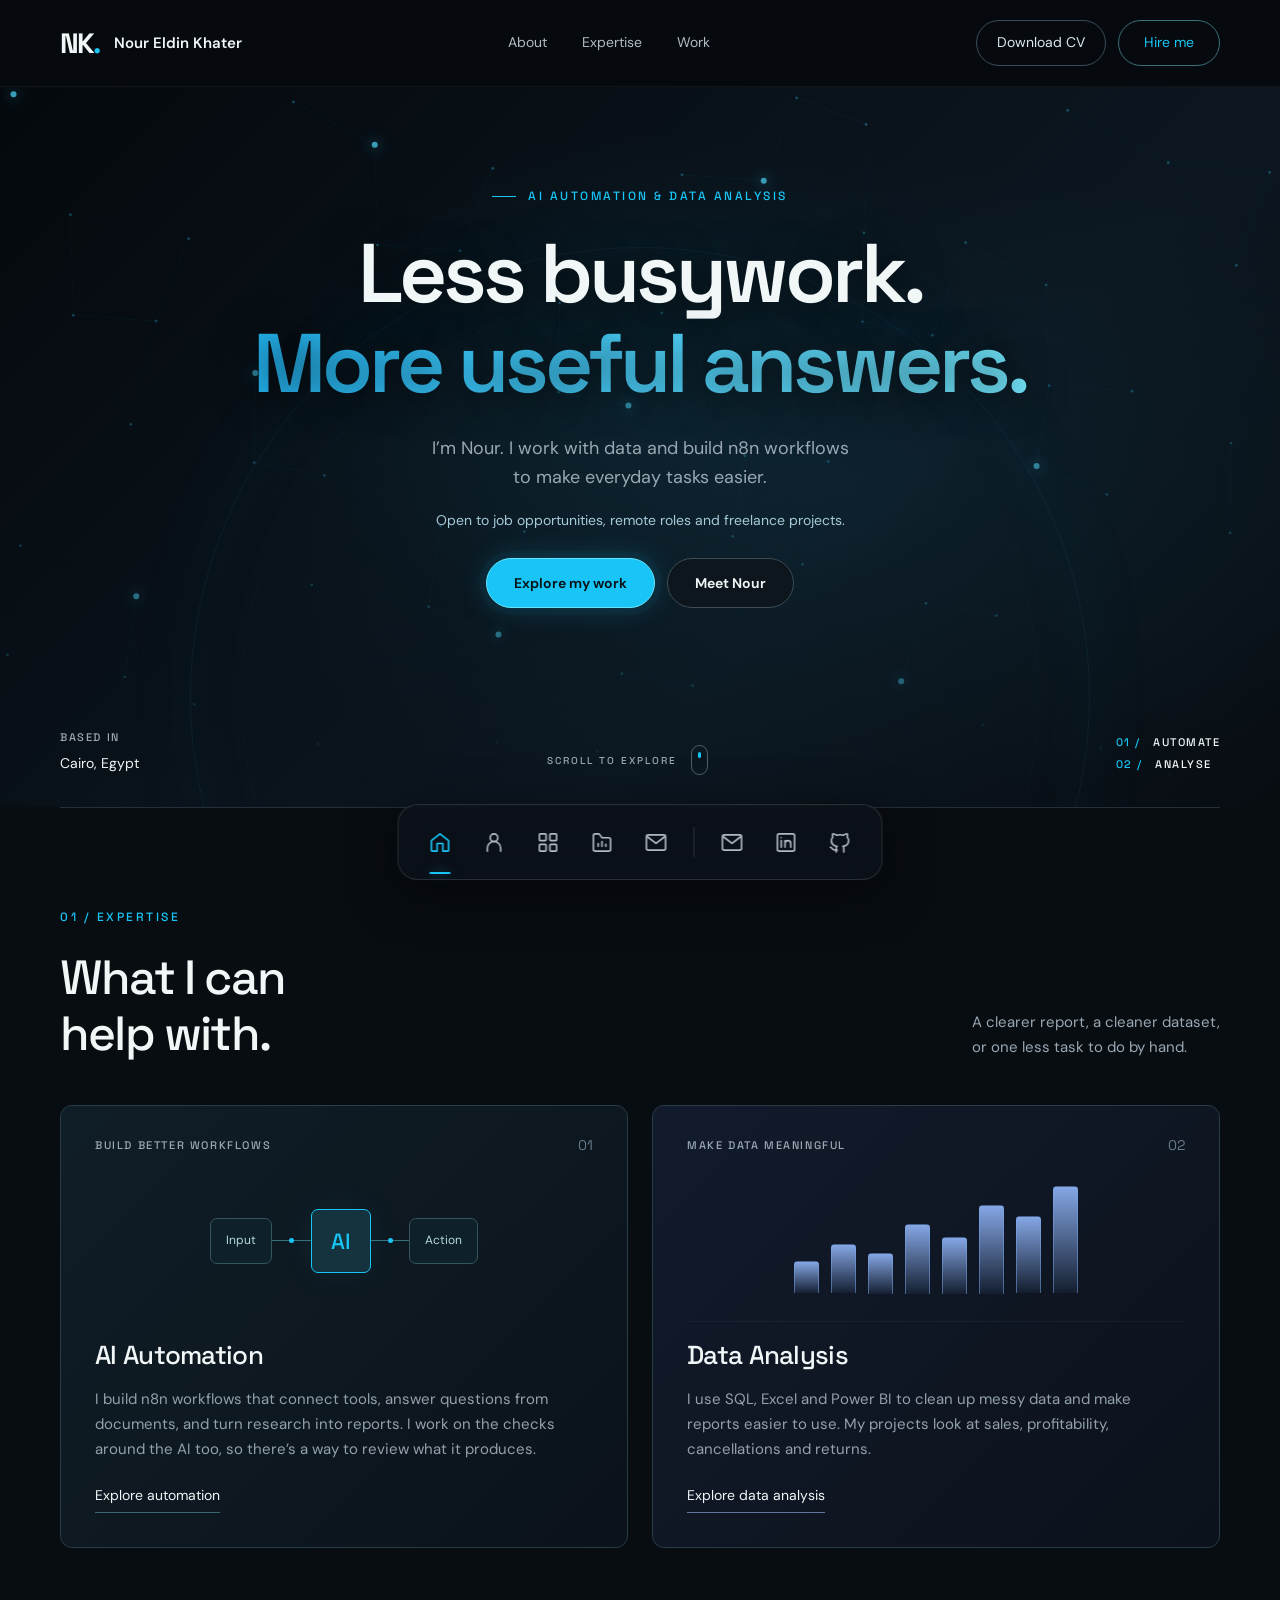
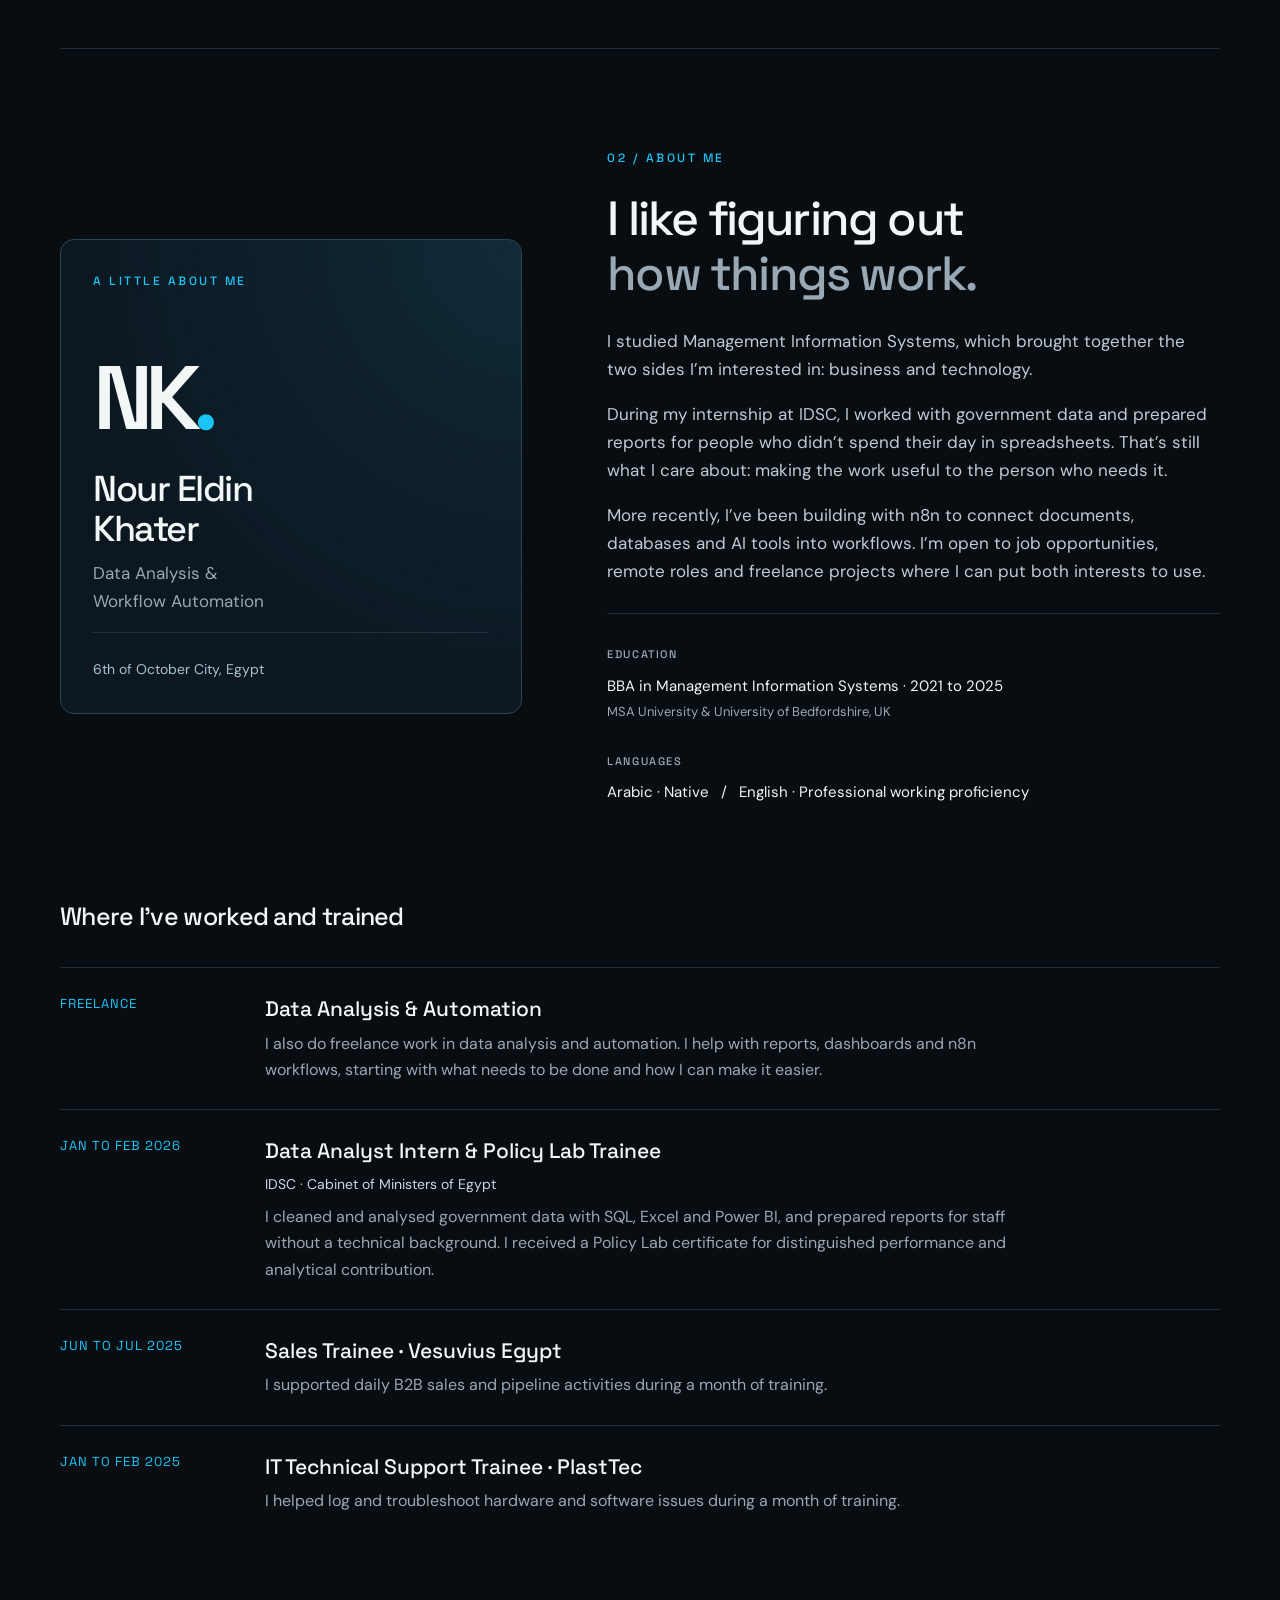
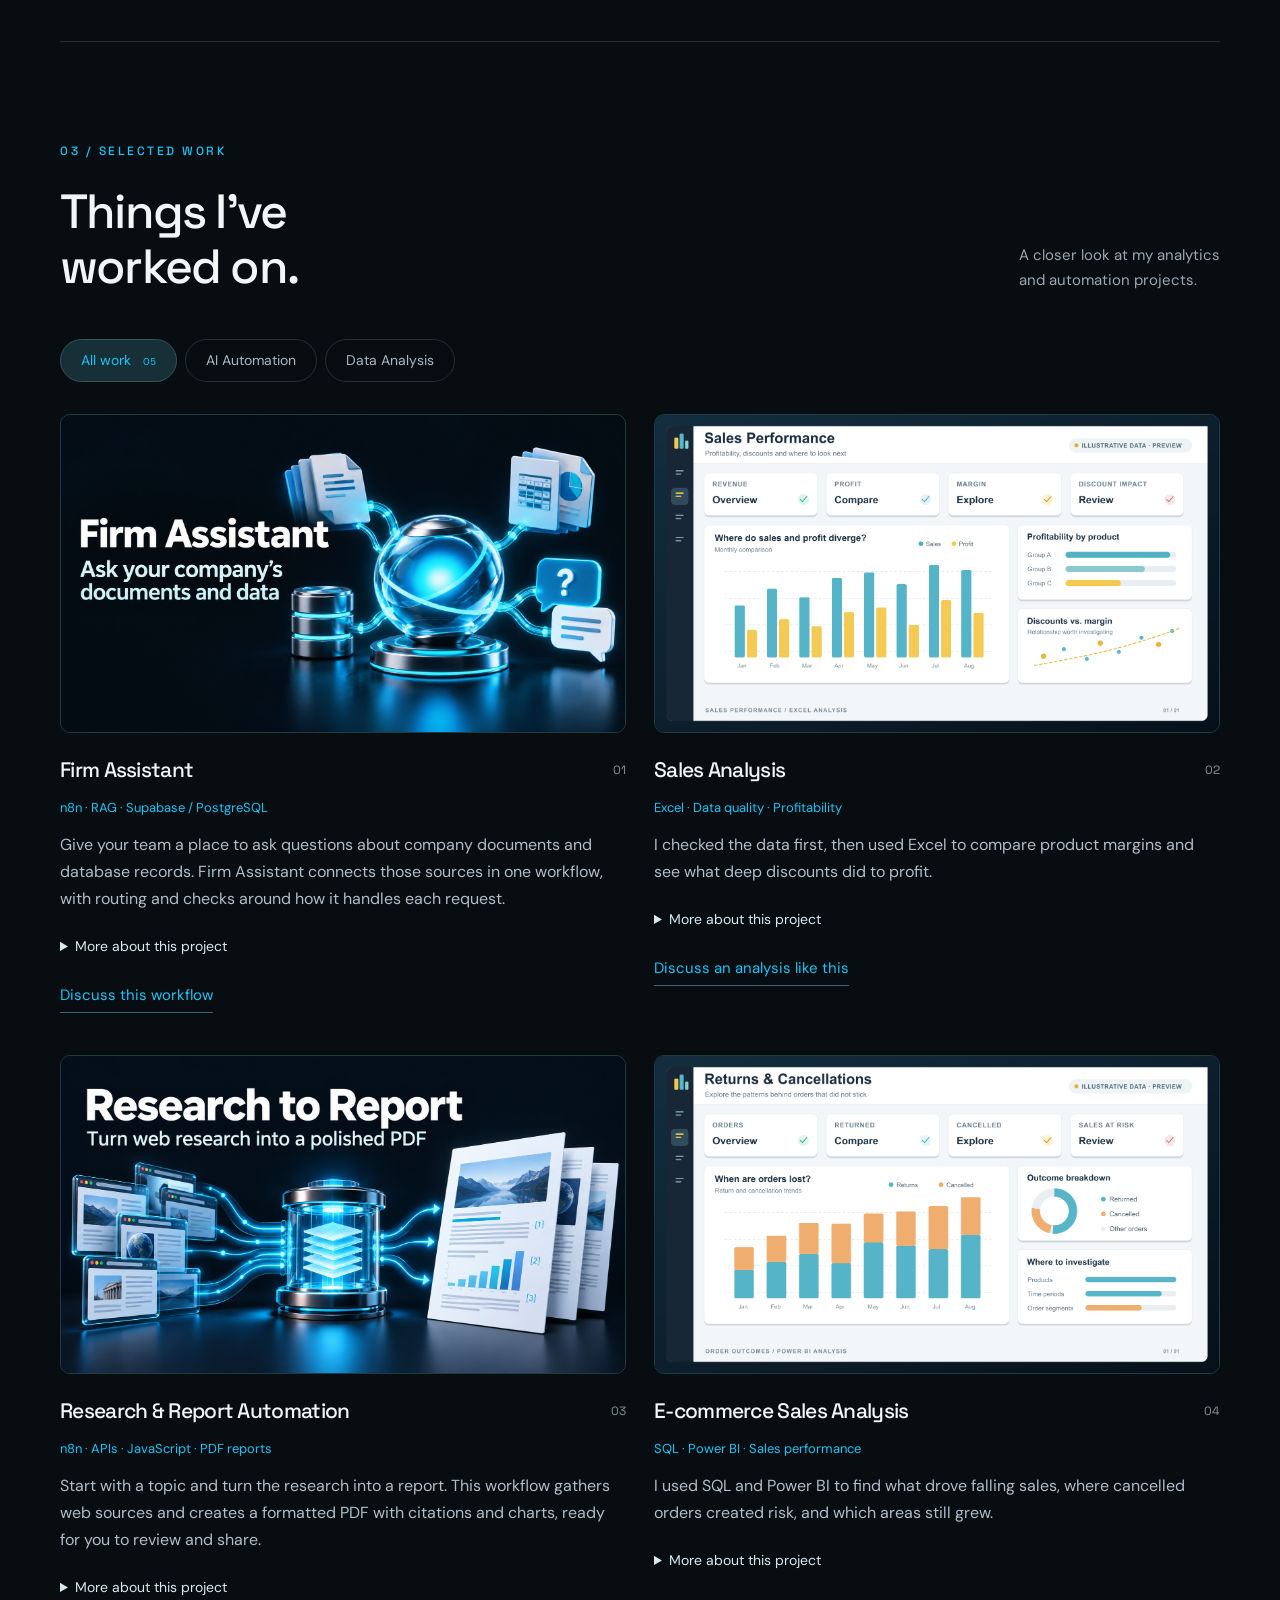
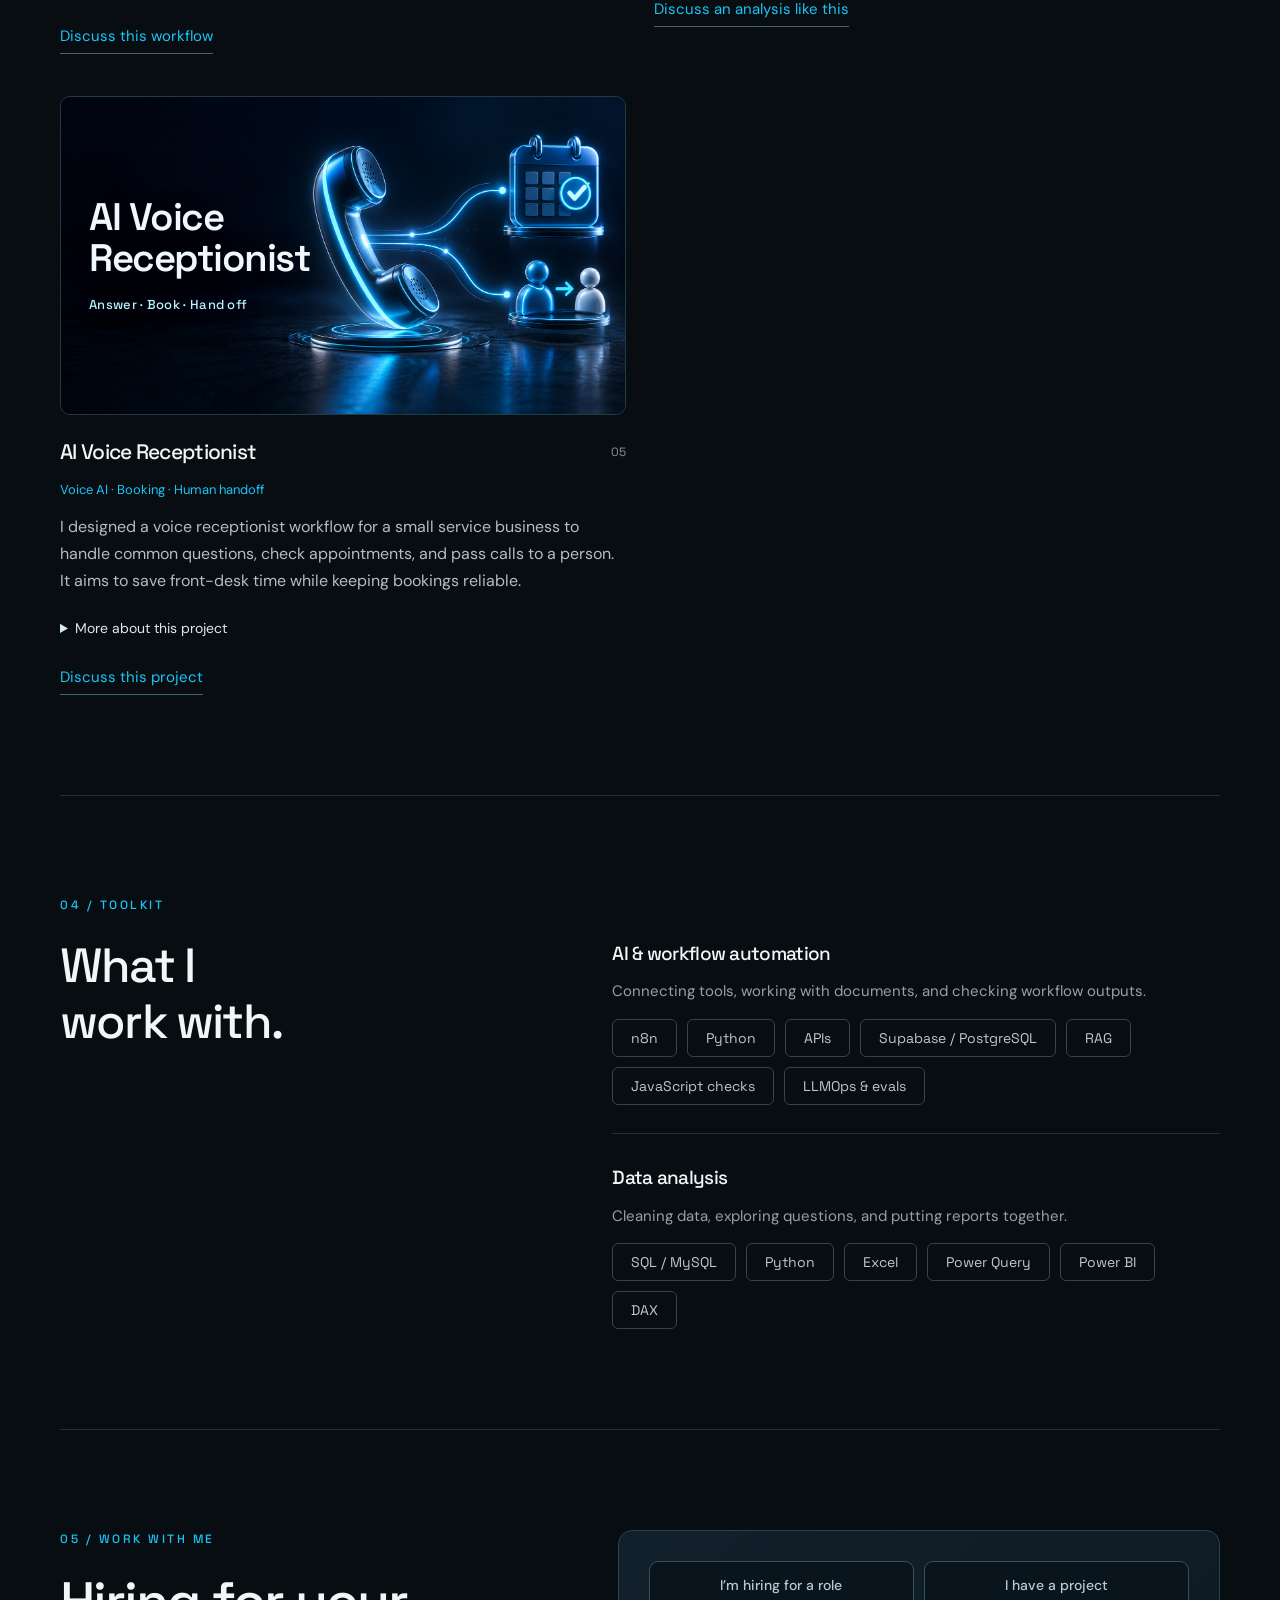
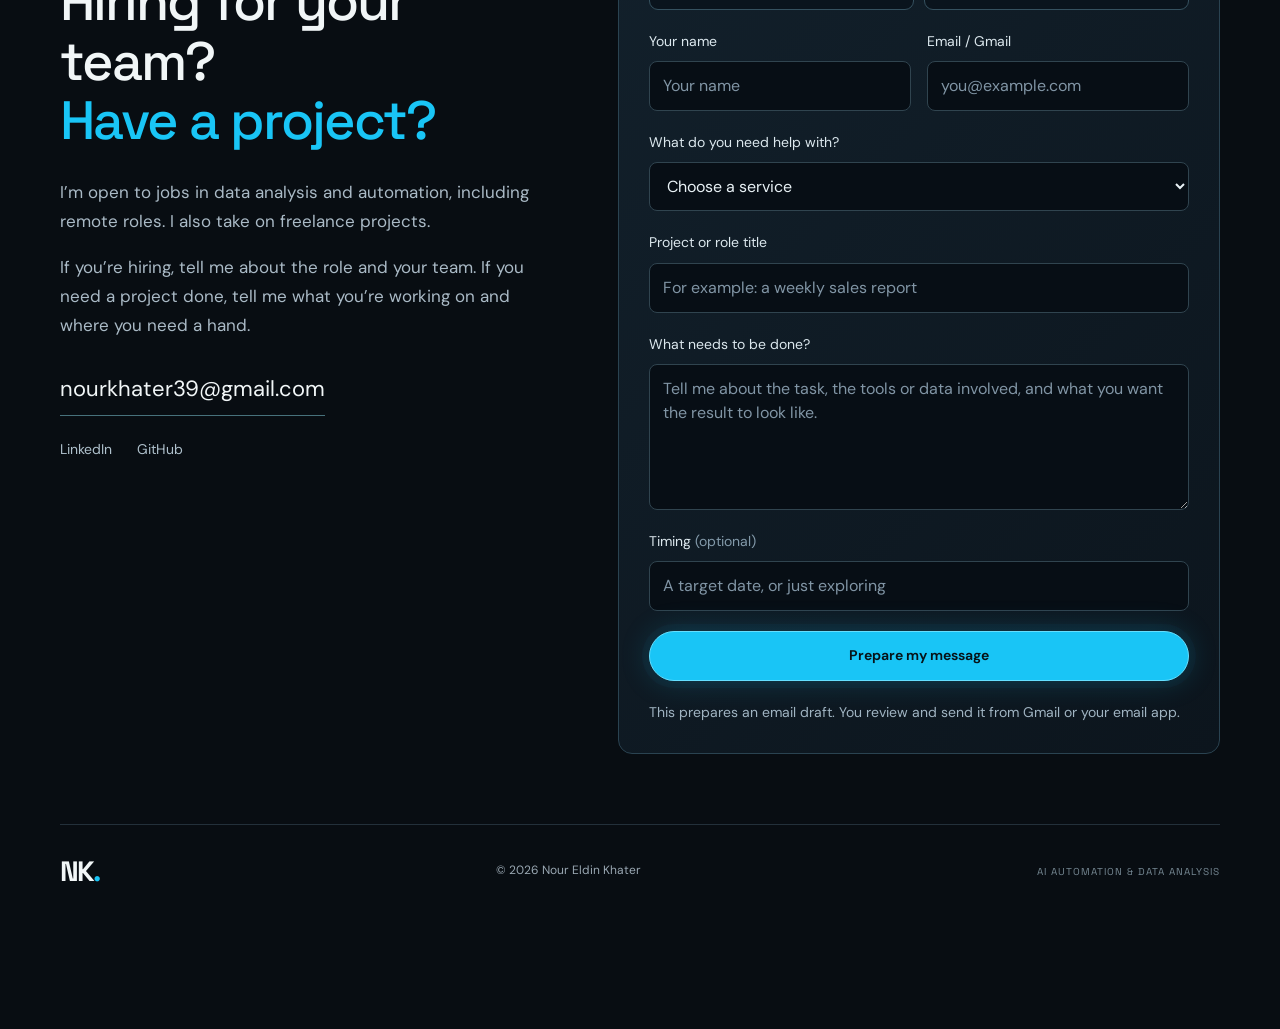
==== index.html @ e9f8ddd3 "Update LinkedIn URL across portfolio and CV" ====
<!doctype html>
<html lang="en"><head><meta charset="UTF-8"><meta name="viewport" content="width=device-width, initial-scale=1"><meta name="theme-color" content="#080d12"><meta name="description" content="Nour Eldin Khater: data analysis with SQL, Excel and Power BI, and workflow automation with n8n. Based in Egypt."><title>Nour Eldin Khater | AI Automation & Data Analysis</title><link rel="icon" type="image/svg+xml" href="data:image/svg+xml,%3Csvg xmlns='http://www.w3.org/2000/svg' viewBox='0 0 64 64'%3E%3Crect width='64' height='64' rx='16' fill='%23080d12'/%3E%3Cpath d='M18 46V18l28 28V18' fill='none' stroke='%2344d9ee' stroke-width='6'/%3E%3C/svg%3E"><link rel="stylesheet" href="style.css"><link rel="stylesheet" href="content.css"></head>
<body><a class="skip" href="#main">Skip to content</a><header><nav class="wrap" aria-label="Main navigation"><a href="#home" class="brand"><span class="monogram">NK<span>.</span></span><span>Nour Eldin Khater</span></a><div class="nav-links"><a href="#about">About</a><a href="#expertise">Expertise</a><a href="#work">Work</a></div><div class="nav-actions"><a class="nav-cv" href="Nour-Khater-CV.pdf" download="Nour-Khater-CV.pdf" aria-label="Download CV as PDF">Download CV</a><a class="nav-contact" href="#contact">Hire me</a></div></nav></header>
<main id="main"><section class="hero wrap" id="home"><div class="eyebrow"><span class="short-line"></span> AI AUTOMATION & DATA ANALYSIS</div><h1>Less busywork.<br><span>More useful answers.</span></h1><p class="hero-copy">I’m Nour. I work with data and build n8n workflows<br>to make everyday tasks easier.</p><p class="audience-note">Open to job opportunities, remote roles and freelance projects.</p><div class="hero-actions"><a class="button primary" href="#work">Explore my work</a><a class="button secondary" href="#about">Meet Nour</a></div><div class="hero-bottom"><div><span class="small-label">BASED IN</span><span>Cairo, Egypt</span></div><a href="#expertise" class="explore">SCROLL TO EXPLORE <span class="scroll-track" aria-hidden="true"></span></a><div class="hero-index"><span>01 /</span> AUTOMATE<br><span>02 /</span> ANALYSE</div></div><div class="hero-orbit" aria-hidden="true"></div></section>
<section class="expertise section wrap" id="expertise"><div class="section-heading"><div><p class="eyebrow">01 / EXPERTISE</p><h2>What I can<br>help with.</h2></div><p class="section-note">A clearer report, a cleaner dataset,<br>or one less task to do by hand.</p></div><div class="expertise-grid"><article class="expertise-card automation"><div class="card-top"><span class="small-label">BUILD BETTER WORKFLOWS</span><span class="card-number">01</span></div><div class="flow" aria-label="Workflow illustration: input, AI, action"><div class="flow-node">Input</div><span class="connector"></span><div class="flow-node ai-node">AI</div><span class="connector"></span><div class="flow-node">Action</div></div><h3>AI Automation</h3><p class="placeholder">I build n8n workflows that connect tools, answer questions from documents, and turn research into reports. I work on the checks around the AI too, so there’s a way to review what it produces.</p><a href="#work" class="text-link" data-select="automation">Explore automation</a></article><article class="expertise-card analysis"><div class="card-top"><span class="small-label">MAKE DATA MEANINGFUL</span><span class="card-number">02</span></div><div class="chart" role="img" aria-label="Abstract data analysis chart, decorative"><span style="--height:30%"></span><span style="--height:46%"></span><span style="--height:38%"></span><span style="--height:65%"></span><span style="--height:53%"></span><span style="--height:83%"></span><span style="--height:72%"></span><span style="--height:100%"></span></div><h3>Data Analysis</h3><p class="placeholder">I use SQL, Excel and Power BI to clean up messy data and make reports easier to use. My projects look at sales, profitability, cancellations and returns.</p><a href="#work" class="text-link" data-select="analysis">Explore data analysis</a></article></div></section>
<section class="about section wrap" id="about"><div class="identity-panel"><p class="eyebrow">A LITTLE ABOUT ME</p><span class="identity-monogram" aria-hidden="true">NK<span>.</span></span><h3>Nour Eldin<br>Khater</h3><p>Data Analysis &amp;<br>Workflow Automation</p><div class="identity-location">6th of October City, Egypt</div></div><div class="about-copy"><p class="eyebrow">02 / ABOUT ME</p><h2>I like figuring out<br><span>how things work.</span></h2><p>I studied Management Information Systems, which brought together the two sides I’m interested in: business and technology.</p><p>During my internship at IDSC, I worked with government data and prepared reports for people who didn’t spend their day in spreadsheets. That’s still what I care about: making the work useful to the person who needs it.</p><p>More recently, I’ve been building with n8n to connect documents, databases and AI tools into workflows. I’m open to job opportunities, remote roles and freelance projects where I can put both interests to use.</p><div class="about-facts"><div><span class="small-label">EDUCATION</span><p>BBA in Management Information Systems · 2021 to 2025</p><span class="muted">MSA University &amp; University of Bedfordshire, UK</span></div><div><span class="small-label">LANGUAGES</span><p>Arabic · Native &nbsp; / &nbsp; English · Professional working proficiency</p></div></div></div><div class="experience-list"><h3>Where I’ve worked and trained</h3><article><span>FREELANCE</span><div><h4>Data Analysis &amp; Automation</h4><p>I also do freelance work in data analysis and automation. I help with reports, dashboards and n8n workflows, starting with what needs to be done and how I can make it easier.</p></div></article><article><span>JAN TO FEB 2026</span><div><h4>Data Analyst Intern &amp; Policy Lab Trainee</h4><p class="experience-company">IDSC · Cabinet of Ministers of Egypt</p><p>I cleaned and analysed government data with SQL, Excel and Power BI, and prepared reports for staff without a technical background. I received a Policy Lab certificate for distinguished performance and analytical contribution.</p></div></article><article><span>JUN TO JUL 2025</span><div><h4>Sales Trainee · Vesuvius Egypt</h4><p>I supported daily B2B sales and pipeline activities during a month of training.</p></div></article><article><span>JAN TO FEB 2025</span><div><h4>IT Technical Support Trainee · PlastTec</h4><p>I helped log and troubleshoot hardware and software issues during a month of training.</p></div></article></div></section>
<section class="work section wrap" id="work"><div class="section-heading"><div><p class="eyebrow">03 / SELECTED WORK</p><h2>Things I’ve<br>worked on.</h2></div><p class="section-note">A closer look at my analytics<br>and automation projects.</p></div><div class="filter-row" role="group" aria-label="Filter projects"><button type="button" class="active" data-filter="all" aria-pressed="true">All work <span>05</span></button><button type="button" data-filter="automation" aria-pressed="false">AI Automation</button><button type="button" data-filter="analysis" aria-pressed="false">Data Analysis</button></div><p class="sr-only" id="filter-status" aria-live="polite">Showing 4 projects</p><div class="project-grid"><article class="project" data-category="automation"><a class="project-preview image-preview" href="#contact" data-workflow="Firm Assistant" aria-label="Discuss Firm Assistant"><img src="images/firm-assistant.png" alt="Firm Assistant. Ask your company’s documents and data. An AI hub connects documents, a database and questions." loading="lazy" decoding="async" width="1672" height="941"></a><div class="project-meta"><h3>Firm Assistant</h3><span>01</span></div><p class="project-tags">n8n · RAG · Supabase / PostgreSQL</p><p class="project-description">Give your team a place to ask questions about company documents and database records. Firm Assistant connects those sources in one workflow, with routing and checks around how it handles each request.</p><details class="project-details"><summary>More about this project</summary><p>Company answers often sit in separate documents and database tables. Finding one can mean searching through files or asking someone to pull the right record.</p><p>In this personal project, I built a workflow that takes a question, chooses whether to search documents or read the database, and returns an answer in one place. It logs requests, checks its answers against test questions, and blocks requests it should not handle. Database queries are limited to reading data.</p><p>The point is to make routine questions easier to handle while keeping a way to check where an answer came from. A team would still need to review the workflow and its access rules before using it with real company data.</p></details><a class="text-link workflow-cta" href="#contact" data-workflow="Firm Assistant">Discuss this workflow</a></article><article class="project" data-category="analysis"><a class="project-preview image-preview" href="#contact" data-analysis-project="Sales Analysis" aria-label="Discuss Sales Analysis" style="aspect-ratio:1672/941"><img src="images/sales-dashboard.png" alt="Illustrative sales dashboard preview with sales and profit comparison, product profitability and discount analysis" loading="lazy" decoding="async" width="1672" height="941" style="aspect-ratio:1672/941"></a><div class="project-meta"><h3>Sales Analysis</h3><span>02</span></div><p class="project-tags">Excel · Data quality · Profitability</p><p class="project-description">I checked the data first, then used Excel to compare product margins and see what deep discounts did to profit.</p><details class="project-details"><summary>More about this project</summary><h4>Can we trust the numbers?</h4><p>The project started with about 113,000 sales records and a simple question: which products make money, and how do discounts affect profit?</p><p>Before answering that, I noticed repeating patterns that didn’t look right. Comparing the rows revealed fabricated copies of genuine records with changed values. Almost half the dataset was affected.</p><p>I flagged those records and kept them out of the calculations instead of deleting them. This kept the original data available so someone else could review the checks and follow the analysis.</p><h4>Discounts were quietly eating into profit</h4><p>After separating the reliable data, I found that profit margins were <strong>51% on full-price sales, compared with 31% on deeply discounted sales</strong>. Selling more through discounts did not necessarily mean making better returns.</p><p>Helmets also stood out, with a margin of around <strong>59%</strong>. The more expensive products weren’t always the ones with the strongest margins.</p><h4>What this helps a business decide</h4><p>The dashboard helps stakeholders see which products offer stronger margins and where discounts deserve a closer look. It gives them a clearer starting point for pricing and product decisions.</p><p>I built the checks, calculations and interactive dashboard in Excel using formulas, so the results can be traced back to the underlying records.</p></details><a class="text-link workflow-cta" href="#contact" data-analysis-project="Sales Analysis">Discuss an analysis like this</a></article><article class="project" data-category="automation"><a class="project-preview image-preview" href="#contact" data-workflow="Research &amp; Report Automation" aria-label="Discuss Research &amp; Report Automation"><img src="images/research-to-report.png" alt="Research to Report. Turn web research into a polished PDF. Web sources flow into a report with charts and citations." loading="lazy" decoding="async" width="1672" height="941"></a><div class="project-meta"><h3>Research & Report Automation</h3><span>03</span></div><p class="project-tags">n8n · APIs · JavaScript · PDF reports</p><p class="project-description">Start with a topic and turn the research into a report. This workflow gathers web sources and creates a formatted PDF with citations and charts, ready for you to review and share.</p><details class="project-details"><summary>More about this project</summary><p>A useful research report takes more than a quick web search. Someone has to gather sources, compare what they say, make charts when needed, and put everything into a document people can read.</p><p>I built a workflow that handles those steps from a topic prompt. It passes source material through research, analysis and writing stages, then creates a PDF with citations and optional charts. It keeps source links with the material and checks quotations against the original text.</p><p>I tested the report with and without charts. A quotation check rejected two lines in one test; I have not confirmed why. The final PDF still needs a human review. The workflow helps with the repetitive gathering and formatting, while leaving the judgment about the findings to a person.</p></details><a class="text-link workflow-cta" href="#contact" data-workflow="Research &amp; Report Automation">Discuss this workflow</a></article><article class="project" data-category="analysis"><a class="project-preview image-preview" href="#contact" data-analysis-project="E-commerce Sales Analysis" aria-label="Discuss E-commerce Sales Analysis" style="aspect-ratio:1672/941"><img src="images/returns-dashboard.png" alt="Illustrative Power BI style dashboard preview with return and cancellation trends, outcome breakdown and areas to investigate" loading="lazy" decoding="async" width="1672" height="941" style="aspect-ratio:1672/941"></a><div class="project-meta"><h3>E-commerce Sales Analysis</h3><span>04</span></div><p class="project-tags">SQL · Power BI · Sales performance</p><p class="project-description">I used SQL and Power BI to find what drove falling sales, where cancelled orders created risk, and which areas still grew.</p><details class="project-details"><summary>More about this project</summary><h4>Sales were falling—but where was the problem?</h4><p>I analyzed over <strong>131,000 sales records</strong> to understand why revenue was falling, how much potential revenue was tied to cancelled and returned orders, and where the business still had room to grow.</p><p>I cleaned the data in SQL, removed duplicates and empty records, and checked the dashboard calculations against the SQL results. I then built a two-page Power BI dashboard and a stakeholder report with suggested actions.</p><h4>One category explained most of the decline</h4><p>Revenue fell each month across the three-month period. One category accounted for about <strong>81% of that decline</strong>, making it the clearest place to start investigating.</p><p>The business also depended heavily on a small part of its range: <strong>three categories generated 91% of revenue</strong>. That meant a slowdown in one major category could have a large effect on total sales.</p><h4>Cancellations and returns added up</h4><p>About <strong>INR 8.3 million in potential revenue</strong> was tied to cancelled and returned or lost orders. This was money associated with orders that did not become completed sales—not money recovered through the project.</p><p>I also found regions with higher cancellation rates, helping stakeholders narrow down where to investigate delivery, order handling or customer issues.</p><h4>There were growth opportunities too</h4><p>While most categories declined, one clothing category grew by <strong>27%</strong>. Business customers also placed higher-value orders and cancelled less often than individual customers.</p><p>These findings gave stakeholders areas worth exploring alongside the problems: support the growing category, understand what business customers need, and investigate the biggest sources of lost sales.</p><h4>What this helps a business decide</h4><p>The dashboard shows where sales are falling, where cancellations are concentrated and which parts of the business are growing. The report connects those findings to practical next steps.</p><p>This project measures revenue and order performance. Cost data wasn’t available, so it does not measure profit.</p></details><a class="text-link workflow-cta" href="#contact" data-analysis-project="E-commerce Sales Analysis">Discuss an analysis like this</a></article><article class="project" data-category="automation"><a class="project-preview image-preview voice-preview" href="#contact" data-voice-service aria-label="Discuss AI Voice Receptionist"><img src="images/voice-receptionist.png" alt="Illustrative phone linked to a calendar and human handoff" loading="lazy" decoding="async" width="1672" height="941"><span class="voice-preview-copy" aria-hidden="true"><strong>AI Voice<br>Receptionist</strong><span>Answer · Book · Hand off</span></span></a><div class="project-meta"><h3>AI Voice Receptionist</h3><span>05</span></div><p class="project-tags">Voice AI · Booking · Human handoff</p><p class="project-description">I designed a voice receptionist workflow for a small service business to handle common questions, check appointments, and pass calls to a person. It aims to save front-desk time while keeping bookings reliable.</p><details class="project-details"><summary>More about this project</summary><p>Service businesses can spend a lot of time answering the same questions and checking calendars during calls. I designed a flow to use company information for routine answers, check appointment availability, prepare a call summary, and hand a caller to a person when needed.</p><p>A booking should only be confirmed after the calendar action succeeds. If information is missing, the calendar fails, or a person cannot take the call, the receptionist should take a message rather than invent an answer or appointment.</p><p>The acceptance plan covers 10 to 15 caller scenarios, including booking conflicts, repeat requests, calendar failures, an unavailable human, and callers changing their minds. The business aim is less routine call handling and more reliable bookings; time and cost savings have not been measured.</p></details><a class="text-link workflow-cta" href="#contact" data-voice-service>Discuss this project</a></article></div></section>
<section class="skills section wrap"><p class="eyebrow">04 / TOOLKIT</p><div class="toolkit-inner"><h2>What I<br>work with.</h2><div class="toolkit-groups"><div><h3>AI &amp; workflow automation</h3><p class="placeholder">Connecting tools, working with documents, and checking workflow outputs.</p><div class="skill-slots"><span>n8n</span><span>Python</span><span>APIs</span><span>Supabase / PostgreSQL</span><span>RAG</span><span>JavaScript checks</span><span>LLMOps &amp; evals</span></div></div><div><h3>Data analysis</h3><p class="placeholder">Cleaning data, exploring questions, and putting reports together.</p><div class="skill-slots"><span>SQL / MySQL</span><span>Python</span><span>Excel</span><span>Power Query</span><span>Power BI</span><span>DAX</span></div></div></div></div></section>
<section class="contact section wrap" id="contact"><div class="service-intro"><p class="eyebrow">05 / WORK WITH ME</p><h2>Hiring for your team?<br><span>Have a project?</span></h2><p>I’m open to jobs in data analysis and automation, including remote roles. I also take on freelance projects.</p><p>If you’re hiring, tell me about the role and your team. If you need a project done, tell me what you’re working on and where you need a hand.</p><a class="email-link" href="mailto:nourkhater39@gmail.com">nourkhater39@gmail.com</a><div class="service-socials"><a href="https://www.linkedin.com/in/nour-eldin-khater" target="_blank" rel="noopener noreferrer">LinkedIn</a><a href="https://github.com/nour2303" target="_blank" rel="noopener noreferrer">GitHub</a></div></div><form id="service-form" class="service-form"><div class="inquiry-paths" role="group" aria-label="Reason for getting in touch"><button type="button" data-inquiry="job" aria-pressed="false">I’m hiring for a role</button><button type="button" data-inquiry="project" aria-pressed="false">I have a project</button></div><div class="form-row"><label>Your name<input name="name" autocomplete="name" required maxlength="100" placeholder="Your name"></label><label>Email / Gmail<input type="email" name="email" autocomplete="email" required maxlength="254" placeholder="you@example.com"></label></div><label>What do you need help with?<select name="service" required aria-label="What do you need help with?"><option value="">Choose a service</option><option value="AI / n8n automation">AI / n8n automation</option><option value="AI voice receptionist">AI voice receptionist</option><option value="Data analysis">Data analysis</option><option value="Power BI or Excel dashboard">Power BI or Excel dashboard</option><option value="Automation + data analysis">Automation + data analysis</option><option value="Job opportunity">Job opportunity</option><option value="Something else / not sure yet">Something else / not sure yet</option></select></label><label><span id="project-label">Project or role title</span><input name="project" required maxlength="160" placeholder="For example: a weekly sales report"></label><label><span id="details-label">What needs to be done?</span><textarea name="details" required minlength="20" maxlength="4000" rows="5" placeholder="Tell me about the task, the tools or data involved, and what you want the result to look like."></textarea></label><label>Timing <span class="optional">(optional)</span><input name="timeline" maxlength="150" placeholder="A target date, or just exploring"></label><button type="submit" class="button primary">Prepare my message</button><p class="form-note">This prepares an email draft. You review and send it from Gmail or your email app.</p><noscript><p>Please email your project details to <a href="mailto:nourkhater39@gmail.com">nourkhater39@gmail.com</a>.</p></noscript><div id="inquiry-result" class="inquiry-result" hidden><p id="inquiry-status" role="status">Your draft is ready. Choose where to open it, then review and send.</p><div class="draft-actions"><a id="gmail-draft" class="button primary" target="_blank" rel="noopener noreferrer">Open in Gmail</a><a id="email-draft" class="button secondary">Open email app</a></div><details><summary>View or copy your message</summary><textarea id="draft-text" readonly rows="8" aria-label="Prepared inquiry"></textarea><button id="copy-inquiry" type="button" class="button secondary">Copy message</button><p id="copy-status" role="status"></p></details></div></form></section></main><footer class="wrap"><a class="monogram" href="#home" aria-label="Back to top">NK<span>.</span></a><p>© <span id="year">2026</span> Nour Eldin Khater</p><span class="footer-note">AI AUTOMATION & DATA ANALYSIS</span></footer><script src="script.js"></script></body></html>
---- style.css ----
@import url('https://fonts.googleapis.com/css2?family=DM+Sans:wght@400;450;500;550;600;650;700&family=Space+Grotesk:wght@400;500;600;700&display=swap');
:root{--bg:#080d12;--panel:#0d151d;--text:#f1f6f7;--muted:#9aa8b3;--cyan:#44d9ee;--line:#23303a;--blue:#8dafff}*{box-sizing:border-box}html{scroll-behavior:smooth;scroll-padding-top:100px}body{margin:0;background:var(--bg);color:var(--text);font:16px/1.65 'DM Sans',Arial,sans-serif}a{color:inherit;text-decoration:none}button{font:inherit}a,button{-webkit-tap-highlight-color:transparent}a:focus-visible,button:focus-visible{outline:2px solid var(--cyan);outline-offset:6px}::selection{background:var(--cyan);color:var(--bg)}.wrap{width:min(1160px,calc(100% - 80px));margin-inline:auto}.skip{position:fixed;top:-100px;left:20px;background:var(--cyan);color:var(--bg);padding:12px;z-index:20}.skip:focus{top:12px}header{position:sticky;top:0;z-index:10;border-bottom:1px solid #ffffff0b;background:#080d12ed;backdrop-filter:blur(20px)}nav{height:86px;display:flex;align-items:center;justify-content:space-between;gap:24px}.brand{display:flex;align-items:center;gap:15px;font-size:15px;font-weight:600}.monogram{font:bold 28px 'Space Grotesk',sans-serif;letter-spacing:-2px}.monogram span{color:var(--cyan)}.nav-links{display:flex;gap:35px;font-size:14px;color:#b1bbc2}.nav-links a:hover,.text-link:hover{color:var(--cyan)}.nav-contact{font-size:14px;padding:10px 25px;border:1px solid #3e6f7a;border-radius:50px;color:var(--cyan);transition:.2s}.nav-contact:hover{background:#143039}.hero{min-height:720px;position:relative;isolation:isolate;text-align:center;display:flex;align-items:center;flex-direction:column;padding-top:100px;overflow:hidden}.hero:before{content:'';position:absolute;width:760px;height:540px;left:50%;top:30px;transform:translateX(-50%);background:radial-gradient(ellipse,#1252692b,transparent 67%);z-index:-1;pointer-events:none}.eyebrow{font:500 12px/1.5 'Space Grotesk',sans-serif;letter-spacing:2.5px;color:var(--cyan);margin:0 0 24px;display:flex;align-items:center;gap:12px}.short-line{width:24px;height:1px;background:var(--cyan)}h1,h2,h3,p{margin-top:0}h1,h2,h3{font-family:'Space Grotesk',Arial,sans-serif;font-weight:500}h1{font-size:clamp(48px,6.5vw,84px);line-height:1.08;letter-spacing:-4px;margin-bottom:25px}h1 span,.contact h2 span{color:var(--cyan)}.hero-copy{font-size:18px;line-height:1.65;color:var(--muted);margin-bottom:32px}.hero-actions{display:flex;gap:12px}.button{display:inline-flex;justify-content:center;align-items:center;border-radius:50px;min-height:50px;padding:12px 27px;font-size:14px;font-weight:650;transition:transform .2s,background .2s}.button:hover{transform:translateY(-3px)}.primary{background:var(--cyan);color:#071318;box-shadow:0 0 36px #44d9ee12}.secondary{border:1px solid #3c4c55;background:#0d161c}.hero-bottom{width:100%;margin-top:auto;padding:68px 0 32px;display:flex;align-items:end;justify-content:space-between;text-align:left;font-size:14px}.hero-bottom>div:first-child{display:grid;gap:5px}.small-label{font:500 11px/1.6 'Space Grotesk',sans-serif;letter-spacing:1.6px;color:var(--muted)}.explore{font:500 10px 'Space Grotesk',sans-serif;letter-spacing:2px;display:flex;align-items:center;gap:14px;color:var(--muted)}.scroll-track{height:30px;width:17px;border:1px solid #52616c;border-radius:12px;position:relative}.scroll-track:after{content:'';width:3px;height:6px;border-radius:3px;background:var(--cyan);position:absolute;left:6px;top:6px;animation:scroll 2s infinite}.hero-index{font:500 11px/2 'Space Grotesk',sans-serif;letter-spacing:1.5px}.hero-index span{color:var(--cyan);padding-right:8px}.hero-orbit{position:absolute;z-index:-1;width:900px;height:900px;border:1px solid #44d9ee0b;border-radius:50%;top:160px;left:50%;transform:translateX(-50%);pointer-events:none}.hero-orbit:after{content:'';position:absolute;inset:50px;border:1px solid #44d9ee06;border-radius:50%}.section{padding-block:100px;border-top:1px solid var(--line)}.section-heading{display:flex;align-items:end;justify-content:space-between;margin-bottom:44px;gap:30px}h2{font-size:clamp(32px,4vw,48px);letter-spacing:-1.8px;line-height:1.16;margin-bottom:0}.section-note{font-size:15px;color:var(--muted);margin-bottom:2px}.expertise-grid{display:grid;grid-template-columns:1fr 1fr;gap:24px}.expertise-card{padding:30px 34px 34px;background:linear-gradient(135deg,#101e27,#0b1219);border:1px solid #273b48;border-radius:12px;overflow:hidden}.analysis{background:linear-gradient(135deg,#121b2c,#0c121b)}.card-top{display:flex;align-items:center;justify-content:space-between}.card-number{font:14px 'Space Grotesk',sans-serif;color:#667b8b}.flow{display:flex;align-items:center;justify-content:center;padding:47px 0 42px;min-height:168px}.flow-node{background:#0e2029;border:1px solid #365461;padding:12px 15px;border-radius:7px;font-size:12px;color:#b5d9e4}.ai-node{background:#14333e;border-color:var(--cyan);color:var(--cyan);font:500 22px 'Space Grotesk',sans-serif;padding:17px 19px;box-shadow:0 0 35px #44d9ee10}.connector{height:1px;width:clamp(18px,3vw,45px);background:#347280;position:relative}.connector:after{content:'';position:absolute;width:5px;height:5px;border-radius:50%;background:var(--cyan);top:-2px;left:45%}.chart{height:168px;display:flex;align-items:end;justify-content:center;gap:12px;padding:32px 35px 28px;border-bottom:1px solid #8dafff10;margin-bottom:0}.chart span{height:var(--height);width:25px;background:linear-gradient(#85a7e5,#486eab18);border:1px solid #7da7ed80;border-bottom:0;border-radius:4px 4px 0 0}h3{font-size:26px;letter-spacing:-.7px;margin-bottom:10px}.expertise-card h3{margin-top:12px}.placeholder{color:#93a1ac;font-size:15px}.text-link{display:inline-block;border-bottom:1px solid #3e6572;margin-top:8px;padding-bottom:4px;font-size:14px}.analysis .text-link{border-color:#60769e}.about{display:grid;grid-template-columns:.86fr 1.14fr;gap:85px;align-items:center}.portrait-frame{position:relative;border:1px solid var(--line);border-radius:10px;overflow:hidden;background:var(--panel)}.portrait-frame img{display:block;width:100%;height:470px;object-fit:cover;object-position:center 30%;filter:saturate(.7)}.portrait-caption{position:absolute;bottom:0;left:0;right:0;background:linear-gradient(transparent,#071018);padding:65px 23px 23px;display:flex;justify-content:space-between;font:10px 'Space Grotesk',sans-serif;letter-spacing:1.3px}.about-copy h2{margin-bottom:25px}.about-copy h2 span{color:var(--muted)}.about-copy>p:not(.eyebrow){color:#c1cbd2;font-size:17px}.about-copy>.about-placeholder{color:var(--muted)!important;font-size:15px!important}.about-facts{margin-top:28px;padding-top:26px;border-top:1px solid var(--line);display:grid;gap:22px}.about-facts p{margin:7px 0 0;font-size:15px}.muted{color:var(--muted);font-size:13px}.filter-row{display:flex;gap:8px;margin-bottom:32px;flex-wrap:wrap}.filter-row button{border:1px solid var(--line);background:transparent;color:#aab8c1;padding:9px 20px;border-radius:50px;font-size:14px;cursor:pointer}.filter-row button:hover{border-color:#4f8690}.filter-row button.active{background:#173038;border-color:#34535c;color:var(--cyan)}.filter-row button span{font-size:10px;margin-left:8px}.project-grid{display:grid;grid-template-columns:1fr 1fr;gap:42px 28px}.project[hidden]{display:none}.project-preview{height:270px;border-radius:10px;border:1px solid #213b43;background:radial-gradient(ellipse at center,#12303980,transparent 70%),#0c171d;position:relative;padding:21px 24px;display:flex;flex-direction:column}.project-preview.blue{background:radial-gradient(ellipse at center,#1c2b4880,transparent 70%),#10151e;border-color:#283345}.preview-code,.preview-bottom{font:10px 'Space Grotesk',sans-serif;letter-spacing:1.8px;color:#82a5b0}.blue .preview-code,.blue .preview-bottom{color:#92a4c6}.project-empty{display:flex;flex-direction:column;align-items:center;justify-content:center;flex:1;gap:8px;color:#8399a4;font-size:13px}.empty-symbol{font-size:30px;font-weight:400;line-height:1;width:50px;height:50px;display:grid;place-items:center;border:1px dashed #49616c;border-radius:12px}.preview-bottom{font-size:9px;letter-spacing:1.4px}.project-meta{display:flex;justify-content:space-between;align-items:center;margin-top:20px;gap:12px}.project-meta h3{font-size:21px;margin:0}.project-meta>span{font:12px 'Space Grotesk',sans-serif;color:#80949f}.project p{margin:8px 0 0}.toolkit-inner{display:grid;grid-template-columns:.9fr 1.1fr;gap:55px}.toolkit-groups{display:grid;gap:28px}.toolkit-groups>div+div{border-top:1px solid var(--line);padding-top:28px}.toolkit-groups h3{font-size:19px}.skill-slots{display:flex;gap:10px;flex-wrap:wrap}.skill-slots span{font:12px 'Space Grotesk',sans-serif;border:1px dashed #35434d;color:#8a9aa6;padding:9px 18px;border-radius:6px}.contact{position:relative;background:radial-gradient(ellipse at 50% 90%,#13313b50,transparent 65%);text-align:center;padding-bottom:35px}.contact .eyebrow{justify-content:center}.contact h2{font-size:clamp(42px,6vw,72px);line-height:1.1;margin-bottom:32px;letter-spacing:-3px}.email-link{display:inline-block;font-size:clamp(17px,2.3vw,26px);border-bottom:1px solid #47717b;padding-bottom:8px}.email-link:hover{color:var(--cyan)}.contact-bottom{margin-top:90px;display:flex;justify-content:space-between;font-size:13px;color:var(--muted);text-align:left;gap:25px}.contact-bottom>div{display:flex;gap:28px}.contact-bottom a:hover{color:var(--cyan)}footer{border-top:1px solid var(--line);padding-block:28px;display:flex;justify-content:space-between;align-items:center;gap:20px}footer p{font-size:12px;color:var(--muted);margin:0}.footer-note{font:10px 'Space Grotesk',sans-serif;letter-spacing:1px;color:#748691}.sr-only{position:absolute;width:1px;height:1px;padding:0;overflow:hidden;clip:rect(0,0,0,0);white-space:nowrap;border:0}@keyframes scroll{0%,100%{transform:translateY(0);opacity:.5}50%{transform:translateY(7px);opacity:1}}@media(min-width:1500px){.hero{min-height:790px;padding-top:120px}}@media(max-width:900px){.wrap{width:calc(100% - 48px)}.about{gap:38px}.portrait-frame img{height:420px}.expertise-card{padding:24px}.hero{min-height:690px}h1{letter-spacing:-2.5px}.nav-links{gap:20px}.brand>span:last-child{font-size:13px}.section{padding-block:75px}.about-copy>p:not(.eyebrow){font-size:16px}.toolkit-inner{gap:25px}}@media(max-width:640px){.wrap{width:calc(100% - 36px)}nav{height:72px;gap:12px}.brand{gap:10px}.brand>span:last-child{max-width:100px;line-height:1.3;font-size:12px}.nav-links{display:none}.nav-contact{padding:8px 17px;font-size:13px}.hero{padding-top:73px;min-height:635px}.hero .eyebrow{font-size:10px;letter-spacing:1.5px;gap:8px}h1{font-size:clamp(40px,10vw,60px);letter-spacing:-2px}.hero-copy{font-size:16px}.hero-bottom{padding-top:55px;align-items:end}.hero-index{display:none}.hero-bottom .small-label{font-size:10px}.explore{font-size:8px;letter-spacing:1px;gap:8px}.hero-bottom>div:first-child{font-size:12px}.hero-orbit{width:620px;height:620px;top:190px}.button{font-size:13px;padding:12px 22px}.section{padding-block:58px}.eyebrow{font-size:10px;letter-spacing:2px;margin-bottom:20px}.section-heading{align-items:start;gap:20px;flex-direction:column;margin-bottom:30px}h2{font-size:35px;letter-spacing:-1.4px}.section-note{font-size:14px}.expertise-grid,.about,.project-grid,.toolkit-inner{grid-template-columns:1fr}.expertise-card{padding:24px}.flow{padding-block:34px}.chart{height:154px}.about{gap:34px}.portrait-frame{max-width:430px;width:100%}.portrait-frame img{height:410px}.project-grid{gap:30px}.project-preview{height:235px}.project-meta h3{font-size:20px}.filter-row{gap:7px}.filter-row button{padding:9px 13px;font-size:12px}.toolkit-inner{gap:30px}.contact h2{font-size:43px;letter-spacing:-2px}.contact-bottom{margin-top:60px;flex-direction:column;align-items:center;text-align:center}footer{flex-wrap:wrap;justify-content:space-between}.footer-note{display:none}.placeholder{font-size:14px}.small-label{font-size:11px}}@media(prefers-reduced-motion:reduce){html{scroll-behavior:auto}*,*:before,*:after{animation:none!important;transition:none!important}}
.portrait-placeholder{height:470px;display:flex;flex-direction:column;align-items:center;justify-content:center;gap:20px;color:#8da6b2;background:radial-gradient(ellipse at center,#16334055,transparent 75%);font:12px Space Grotesk,Arial,sans-serif;letter-spacing:2px}.portrait-plus{display:grid;place-items:center;border:1px dashed #42606b;border-radius:50%;width:80px;height:80px;font:300 38px Arial,sans-serif;color:#67b6c7}@media(max-width:900px){.portrait-placeholder{height:420px}}@media(max-width:640px){.portrait-placeholder{height:350px}}
/* Interactive cyan system */
:root{--cyan:#19c5f6}body{padding-bottom:112px}header{background:#060b10d9}.hero{width:100%;padding-inline:max(18px,calc((100vw - 1160px)/2));background:radial-gradient(ellipse at 65% 55%,#0f35444a,transparent 58%),linear-gradient(135deg,#05090d,#0c1721 65%,#080d12)}.hero h1{font-weight:600;text-shadow:0 3px 40px #000a}.hero h1 span{background:linear-gradient(100deg,#23bafa,#76eaff,#15b9f1);background-size:200% auto;background-clip:text;-webkit-background-clip:text;color:transparent;animation:title-light 8s linear infinite}.network-canvas{position:absolute;inset:0;width:100%;height:100%;z-index:-1;pointer-events:none;mask-image:linear-gradient(#000, #0009 80%,transparent)}.hero-orbit{border-color:#3bc8ed13;box-shadow:0 0 100px #11bdef08,inset 0 0 70px #11bdef08}.primary{box-shadow:0 0 30px #17c4f635,0 0 0 7px #19c5f608;border:1px solid #64e5ff}.primary:hover{box-shadow:0 0 45px #17c4f670,0 0 0 10px #19c5f60a}.nav-contact:hover,.secondary:hover{border-color:var(--cyan);box-shadow:0 0 25px #19c5f622}.expertise-card,.project-preview{position:relative;transition:transform .25s ease,border-color .25s,box-shadow .25s;transform-style:preserve-3d}.expertise-card:hover,.project-preview:hover{border-color:#3fc7e17a;box-shadow:0 12px 45px #0004}.expertise-card:after,.project-preview:after{content:'';position:absolute;inset:0;border-radius:inherit;background:radial-gradient(350px circle at var(--spot-x,50%) var(--spot-y,50%),#33d6ff15,transparent 70%);opacity:0;pointer-events:none;transition:opacity .25s}.expertise-card:hover:after,.project-preview:hover:after{opacity:1}.ai-node{animation:node-pulse 4s ease-in-out infinite}.connector:after{animation:flow-packet 2.5s ease-in-out infinite}.chart span{transform-origin:bottom;animation:bar-enter 1.2s ease both}.chart span:nth-child(2n){animation-delay:.15s}.chart span:nth-child(3n){animation-delay:.3s}.reveal{transition:opacity .65s ease,translate .65s ease}.reveal:not(.in-view){opacity:.12;translate:0 22px}.floating-dock{position:fixed;z-index:30;bottom:max(20px,env(safe-area-inset-bottom));left:50%;transform:translateX(-50%);height:76px;width:auto;max-width:calc(100vw - 24px);margin:0;padding:10px 17px;display:flex;align-items:center;justify-content:center;gap:5px;border:1px solid #ffffff20;border-radius:20px;background:#0c121add;backdrop-filter:blur(24px);box-shadow:0 12px 50px #0008,inset 0 1px 0 #ffffff05}.dock-item{--magnify:0;position:relative;flex-shrink:0;width:49px;height:49px;display:grid;place-items:center;color:#b2bac4;border-radius:13px;transform:translateY(calc(var(--magnify)*-12px)) scale(calc(1 + var(--magnify)*.28));transition:transform .15s ease,color .2s,background .2s;transform-origin:bottom}.dock-item svg{width:23px;height:23px;transition:filter .2s}.dock-item:hover,.dock-item:focus-visible{background:#ffffff09;color:var(--cyan)}.dock-item:hover svg,.dock-item:focus-visible svg{filter:drop-shadow(0 0 10px #13c5f6aa)}.dock-item.current{color:var(--cyan)}.dock-item.current:after{content:'';position:absolute;bottom:-7px;left:14px;right:14px;height:2px;border-radius:2px;background:var(--cyan);box-shadow:0 0 10px #15cafa66}.dock-tooltip{position:absolute;bottom:calc(100% + 17px);left:50%;transform:translate(-50%,5px) scale(.9);padding:7px 12px;border-radius:9px;background:#22272f;color:#f4f7fa;font-size:13px;font-weight:600;line-height:1.4;white-space:nowrap;pointer-events:none;opacity:0;transition:opacity .15s,transform .15s;box-shadow:0 6px 15px #0005}.dock-tooltip:after{content:'';position:absolute;top:100%;left:calc(50% - 5px);border:5px solid transparent;border-top-color:#22272f}.dock-item:hover .dock-tooltip,.dock-item:focus-visible .dock-tooltip{opacity:1;transform:translate(-50%,0) scale(1)}.dock-divider{height:30px;width:1px;flex-shrink:0;background:#ffffff20;margin-inline:8px}.pointer-halo{position:fixed;z-index:100;left:0;top:0;width:28px;height:28px;border:1px solid #a9eeff80;border-radius:50%;transform:translate(-50%,-50%);pointer-events:none;opacity:0;background:#1dccfa05;box-shadow:0 0 25px #1dccfa10;transition:width .2s,height .2s,opacity .2s,background .2s}.pointer-halo.visible{opacity:1}.pointer-halo.over-link{width:54px;height:54px;background:#1dccfa08;border-color:#b6f1ff;box-shadow:0 0 30px #1dccfa30}@keyframes node-pulse{50%{box-shadow:0 0 35px #19c5f635}}@keyframes flow-packet{0%{left:0;opacity:0}20%,80%{opacity:1}100%{left:100%;opacity:0}}@keyframes title-light{to{background-position:200% center}}@keyframes bar-enter{from{transform:scaleY(.15)}to{transform:scaleY(1)}}@media(max-width:640px){body{padding-bottom:100px}.floating-dock{height:64px;padding:8px 10px;gap:3px;bottom:max(12px,env(safe-area-inset-bottom));border-radius:18px}.dock-item{width:42px;height:42px}.dock-item svg{width:21px;height:21px}.dock-social,.dock-divider{display:none}.dock-tooltip{font-size:12px}.dock-item.current:after{bottom:-4px}.hero{padding-inline:18px}.pointer-halo{display:none}}@media(prefers-reduced-motion:reduce){.reveal:not(.in-view){opacity:1;translate:0}.dock-item{transform:none!important}.pointer-halo{display:none}}
---- content.css ----
/* Portfolio content and service inquiries */
.identity-panel{border:1px solid #294653;border-radius:14px;padding:32px;min-height:465px;background:radial-gradient(ellipse at top right,#15445970,transparent 70%),#0c1720;display:flex;flex-direction:column;align-items:flex-start}.identity-monogram{font:600 90px/1.2 'Space Grotesk',sans-serif;letter-spacing:-8px;margin:30px 0 18px}.identity-monogram span{color:var(--cyan)}.identity-panel h3{font-size:36px;line-height:1.1;letter-spacing:-1.5px}.identity-panel>p:not(.eyebrow){color:var(--muted);font-size:17px}.identity-location{margin-top:auto;padding-top:25px;border-top:1px solid var(--line);width:100%;color:#aac2cf;font-size:14px}.experience-list{grid-column:1/-1;margin-top:6px}.experience-list>h3{font-size:25px;margin-bottom:30px}.experience-list article{display:grid;grid-template-columns:180px 1fr;gap:25px;border-top:1px solid var(--line);padding:26px 0}.experience-list article>span{font:13px/1.5 'Space Grotesk',sans-serif;color:var(--cyan);letter-spacing:1px}.experience-list h4{margin:0 0 7px;font:500 21px/1.4 'Space Grotesk',sans-serif}.experience-list p{color:var(--muted);max-width:790px;margin:5px 0 0;font-size:16px}.experience-list .experience-company{color:#c8d9e4;font-size:14px;margin-bottom:8px}.project-visual{display:flex;flex:1;flex-direction:column;justify-content:center;gap:15px}.project-visual strong{font:500 clamp(29px,3vw,40px)/1.15 'Space Grotesk',sans-serif;color:#b8f0ff;letter-spacing:-1.3px}.project-visual>span{font-size:14px;color:#8eb3c3}.project-preview.blue .project-visual strong{color:#b7ccff;font-size:56px}.project .project-tags{font-size:13px;color:var(--cyan);margin-top:10px}.project .project-description{color:#b0bec9;font-size:16px;line-height:1.7;margin-top:12px}.project-details{margin-top:18px}.project-details summary{font-size:14px;color:#d8eaf1;cursor:pointer;padding:5px 0;list-style-position:inside}.project-details p{font-size:15px;color:var(--muted);border-left:1px solid #2d6777;padding-left:16px;margin-top:15px}.skill-slots span{border-style:solid;font-size:14px;color:#b8c9d4}.learning-note{font-size:15px;color:var(--muted);margin:20px 0 0}.contact{display:grid;grid-template-columns:.9fr 1.1fr;gap:65px;text-align:left;padding-bottom:70px;background:none}.contact .eyebrow{justify-content:flex-start}.contact h2{font-size:clamp(36px,4.3vw,54px);letter-spacing:-2px;margin-bottom:28px}.service-intro>p:not(.eyebrow){color:#aabac6;font-size:17px;line-height:1.7}.contact .email-link{font-size:clamp(16px,1.8vw,22px);margin-top:14px;overflow-wrap:anywhere}.service-socials{display:flex;gap:25px;margin-top:22px;color:#afc1cc;font-size:14px}.service-socials a:hover{color:var(--cyan)}.service-form{padding:30px;background:linear-gradient(135deg,#12202b,#0c151d);border:1px solid #2a4351;border-radius:14px;display:flex;flex-direction:column;gap:20px;min-width:0}.service-form label{display:flex;flex-direction:column;gap:8px;font-size:14px;color:#dce8ee}.form-row{display:grid;grid-template-columns:1fr 1fr;gap:16px}.service-form input,.service-form select,.service-form textarea{font:16px/1.5 'DM Sans',Arial,sans-serif;color:#e9f2f6;background:#070e15;border:1px solid #30444f;border-radius:8px;min-height:47px;width:100%;padding:12px 13px;box-sizing:border-box}.service-form select{color-scheme:dark}.service-form textarea{resize:vertical}.service-form input::placeholder,.service-form textarea::placeholder{color:#8195a5}.service-form input:focus,.service-form textarea:focus,.service-form select:focus{outline:2px solid var(--cyan);outline-offset:2px}.service-form .primary{border:1px solid #65dfff;cursor:pointer}.optional{color:#839aaa;display:contents}.form-note{color:#a0b4c2;font-size:14px;line-height:1.6;margin:0}.inquiry-result{border-top:1px solid #2b4b5e;padding-top:22px}.inquiry-result[hidden]{display:none}.inquiry-result>p{font-size:15px;color:#c6e8f3}.draft-actions{display:flex;flex-wrap:wrap;gap:12px;margin-bottom:20px}.draft-actions .button{font-size:13px;padding-inline:18px}.inquiry-result summary{font-size:14px;cursor:pointer;margin-bottom:14px}.inquiry-result textarea{margin-bottom:12px}.inquiry-result #copy-status{font-size:14px;color:#adcede;margin:10px 0 0}.service-form button.secondary{color:var(--text);cursor:pointer}.service-form noscript p{font-size:15px}.service-form [hidden]{display:none}.project-details summary:focus-visible{outline:2px solid var(--cyan);outline-offset:4px}@media(max-width:900px){.contact{gap:30px}.service-form{padding:23px}.form-row{grid-template-columns:1fr}.about{align-items:start}.identity-panel{padding:25px;min-height:430px}}@media(max-width:640px){.contact{grid-template-columns:1fr;gap:35px}.experience-list article{grid-template-columns:1fr;gap:12px}.experience-list h4{font-size:20px}.identity-panel{min-height:370px}.identity-monogram{margin:15px 0}.project-preview.blue .project-visual strong{font-size:48px}.service-form{padding:21px 18px}.contact h2{font-size:40px}.hero h1{font-size:clamp(36px,8.5vw,54px)}.hero-copy br{display:none}.hero-copy{max-width:350px}.about-copy h2{font-size:32px}.contact .email-link{font-size:19px}}
.nav-actions{display:flex;align-items:center;gap:12px;flex-shrink:0}.nav-cv{font-size:14px;padding:10px 20px;border:1px solid #3b4c59;border-radius:50px;color:#dce9f0;white-space:nowrap;transition:background .2s,border-color .2s}.nav-cv:hover{background:#152733;border-color:#76adbf}.audience-note{font-size:14px;color:#a6cad8;margin:-16px 0 26px}.inquiry-paths{display:grid;grid-template-columns:1fr 1fr;gap:10px}.inquiry-paths button{padding:13px 10px;font:500 14px/1.5 'DM Sans',Arial,sans-serif;background:#0a141d;color:#b7cbd7;border:1px solid #35515f;border-radius:9px;cursor:pointer}.inquiry-paths button:hover,.inquiry-paths button[aria-pressed=true]{color:#b8efff;background:#163747;border-color:var(--cyan)}@media(max-width:900px){.nav-links{gap:15px}.nav-cv{padding:10px 14px}.nav-actions{gap:8px}.brand>span:last-child{max-width:95px;line-height:1.3}}@media(max-width:640px){.nav-actions{gap:7px}.nav-cv,.nav-contact{font-size:12px;padding:9px 12px}.brand{gap:7px}.brand>span:last-child{font-size:11px;max-width:78px}nav{gap:9px}.inquiry-paths button{font-size:13px;padding:11px 8px}.audience-note{font-size:13px;margin-top:-16px}}@media(max-width:360px){header .brand>span:last-child{display:none}.inquiry-paths{grid-template-columns:1fr}}
.project-preview.image-preview{display:block;padding:0;height:auto;overflow:hidden;background:#07121a;aspect-ratio:1672/941}.project-preview.image-preview img{display:block;width:100%;height:auto;aspect-ratio:1672/941;object-fit:contain}.project-preview.image-preview:hover{box-shadow:0 0 35px #19c5f620}.workflow-cta{color:var(--cyan);margin-top:20px;font-size:15px}
.project-details h4{font:600 16px/1.4 'Space Grotesk',sans-serif;color:#d8eaf1;margin:24px 0 0}.project-details h4+p{margin-top:8px}
.voice-preview{position:relative}.voice-preview .voice-preview-copy{position:absolute;left:5%;top:50%;transform:translateY(-50%);width:51%;display:flex;flex-direction:column;gap:18px;color:#f1f8fb;pointer-events:none;text-shadow:0 2px 20px #02080dbb}.voice-preview-copy strong{font:600 clamp(25px,3vw,43px)/1.05 'Space Grotesk',sans-serif;letter-spacing:-1.5px}.voice-preview-copy>span{font:500 13px/1.4 'Space Grotesk',sans-serif;color:#b9f1ff;letter-spacing:.3px}@media(max-width:640px){.voice-preview .voice-preview-copy{width:57%;gap:9px}.voice-preview-copy strong{font-size:clamp(22px,7vw,31px)}.voice-preview-copy>span{font-size:11px}}
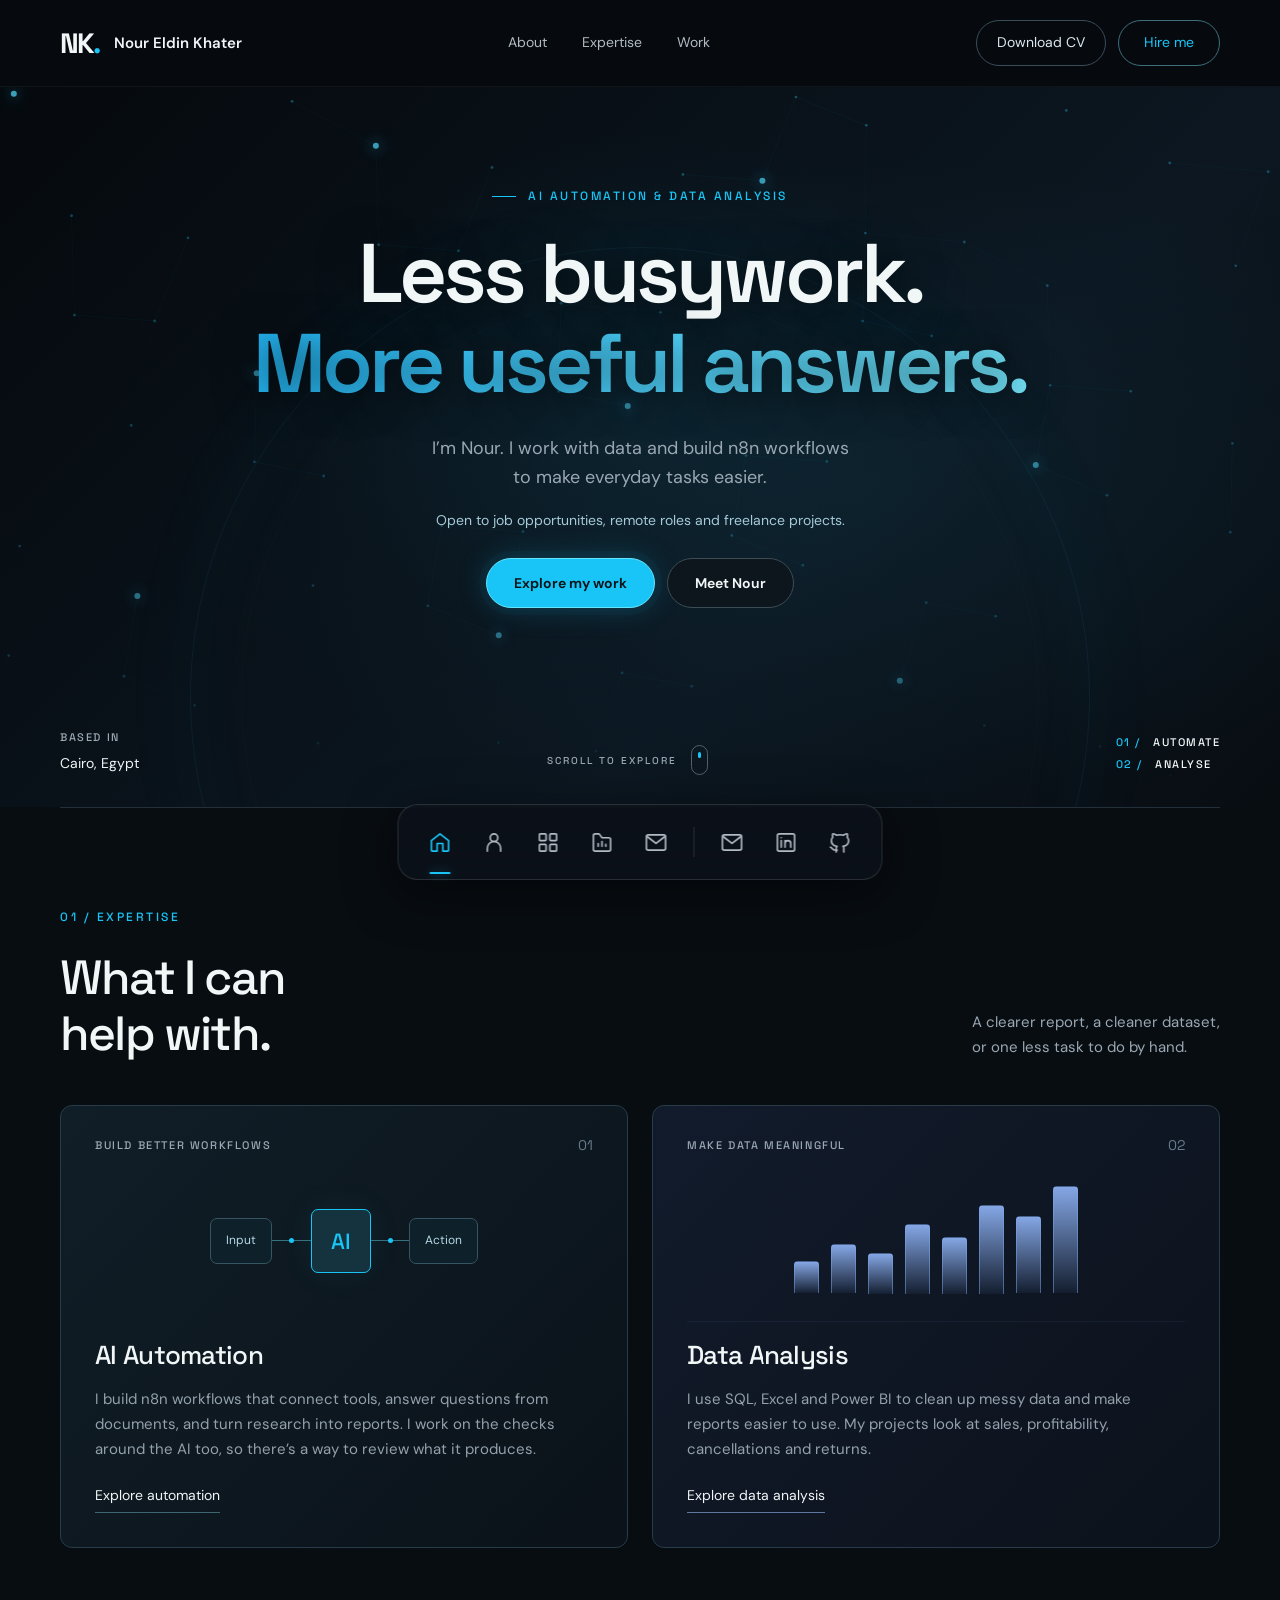
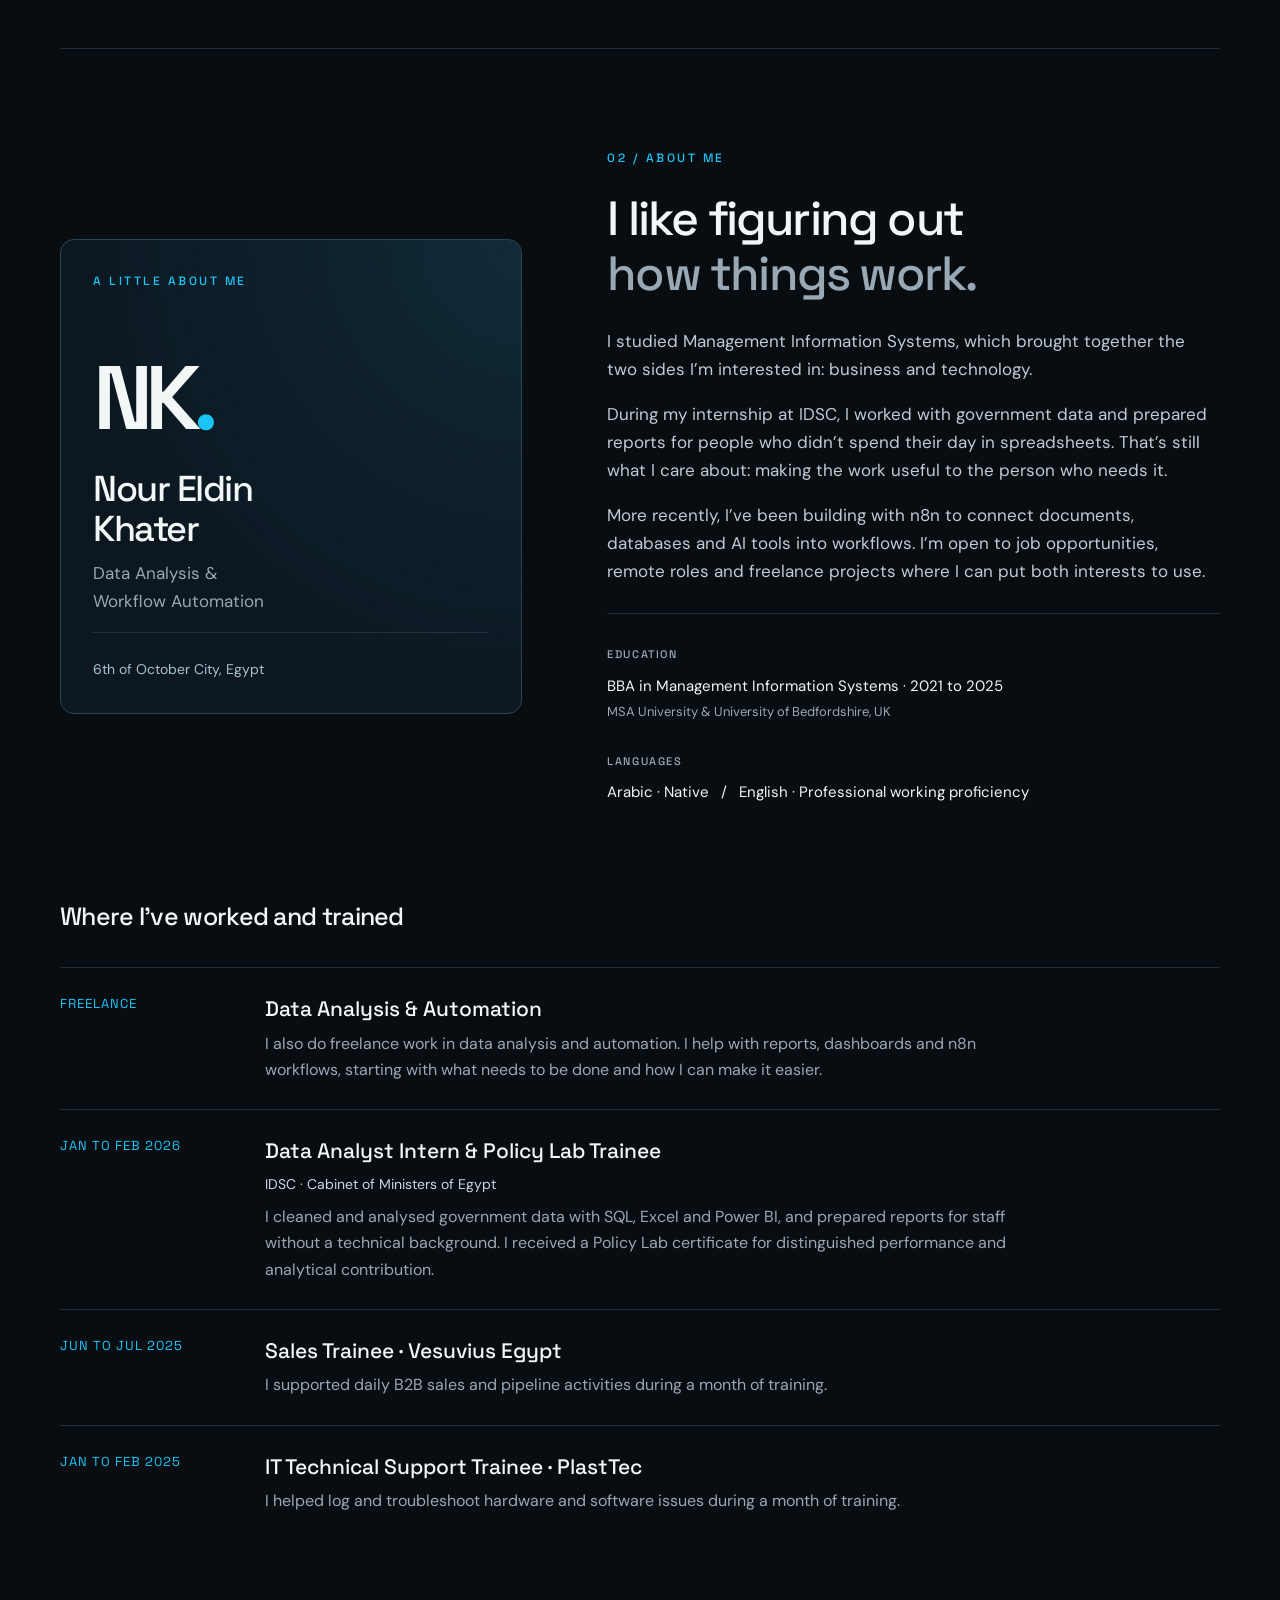
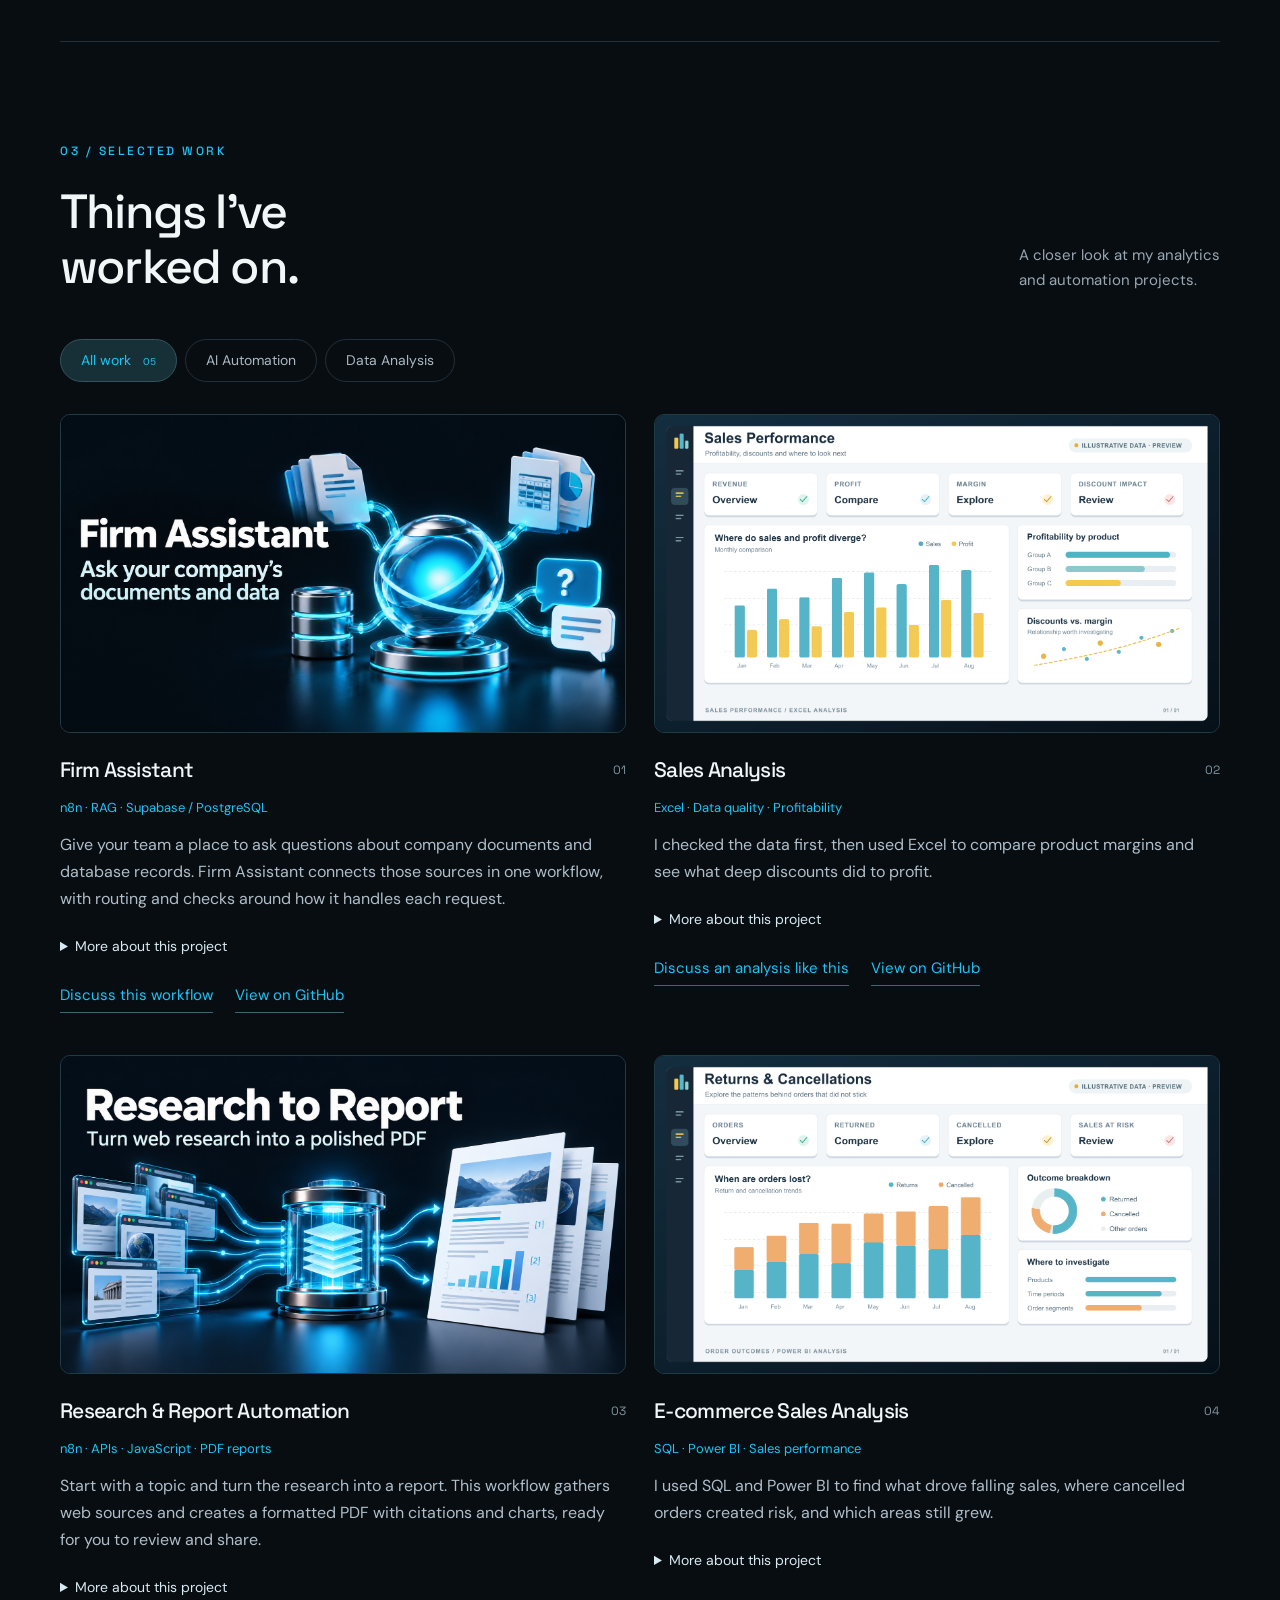
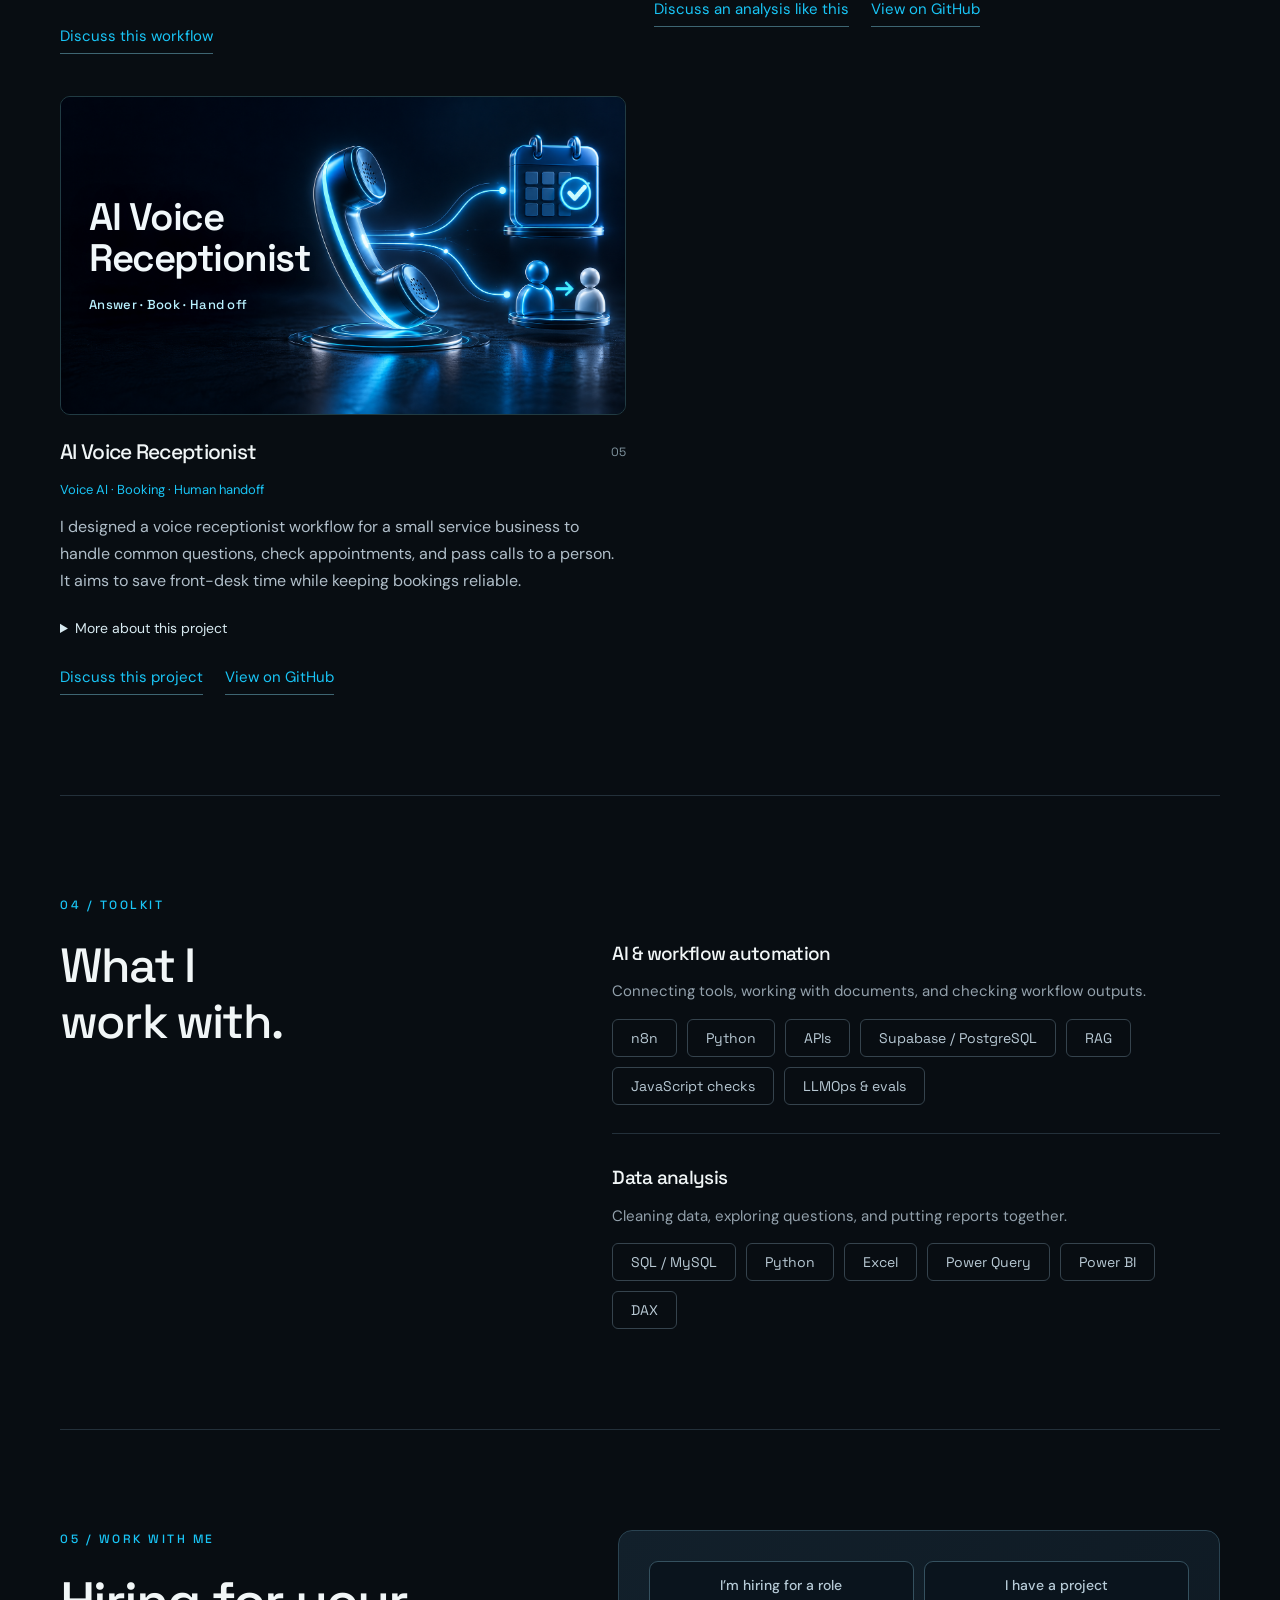
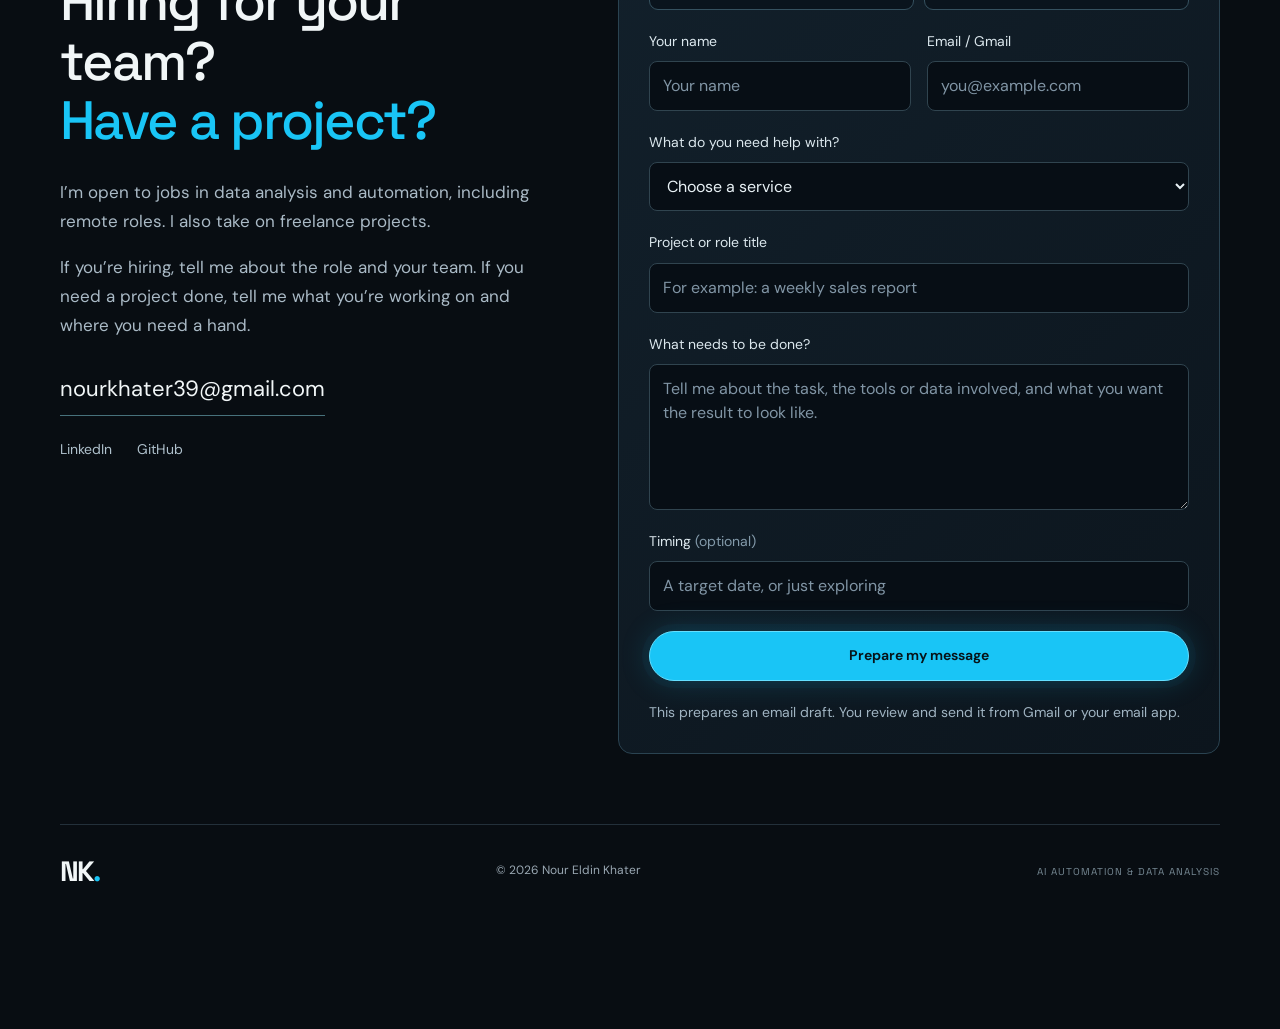
==== commit 83fa95df: "Link selected projects to GitHub repositories" ====
--- a/index.html
+++ b/index.html
@@ -4,6 +4,6 @@
 <main id="main"><section class="hero wrap" id="home"><div class="eyebrow"><span class="short-line"></span> AI AUTOMATION & DATA ANALYSIS</div><h1>Less busywork.<br><span>More useful answers.</span></h1><p class="hero-copy">I’m Nour. I work with data and build n8n workflows<br>to make everyday tasks easier.</p><p class="audience-note">Open to job opportunities, remote roles and freelance projects.</p><div class="hero-actions"><a class="button primary" href="#work">Explore my work</a><a class="button secondary" href="#about">Meet Nour</a></div><div class="hero-bottom"><div><span class="small-label">BASED IN</span><span>Cairo, Egypt</span></div><a href="#expertise" class="explore">SCROLL TO EXPLORE <span class="scroll-track" aria-hidden="true"></span></a><div class="hero-index"><span>01 /</span> AUTOMATE<br><span>02 /</span> ANALYSE</div></div><div class="hero-orbit" aria-hidden="true"></div></section>
 <section class="expertise section wrap" id="expertise"><div class="section-heading"><div><p class="eyebrow">01 / EXPERTISE</p><h2>What I can<br>help with.</h2></div><p class="section-note">A clearer report, a cleaner dataset,<br>or one less task to do by hand.</p></div><div class="expertise-grid"><article class="expertise-card automation"><div class="card-top"><span class="small-label">BUILD BETTER WORKFLOWS</span><span class="card-number">01</span></div><div class="flow" aria-label="Workflow illustration: input, AI, action"><div class="flow-node">Input</div><span class="connector"></span><div class="flow-node ai-node">AI</div><span class="connector"></span><div class="flow-node">Action</div></div><h3>AI Automation</h3><p class="placeholder">I build n8n workflows that connect tools, answer questions from documents, and turn research into reports. I work on the checks around the AI too, so there’s a way to review what it produces.</p><a href="#work" class="text-link" data-select="automation">Explore automation</a></article><article class="expertise-card analysis"><div class="card-top"><span class="small-label">MAKE DATA MEANINGFUL</span><span class="card-number">02</span></div><div class="chart" role="img" aria-label="Abstract data analysis chart, decorative"><span style="--height:30%"></span><span style="--height:46%"></span><span style="--height:38%"></span><span style="--height:65%"></span><span style="--height:53%"></span><span style="--height:83%"></span><span style="--height:72%"></span><span style="--height:100%"></span></div><h3>Data Analysis</h3><p class="placeholder">I use SQL, Excel and Power BI to clean up messy data and make reports easier to use. My projects look at sales, profitability, cancellations and returns.</p><a href="#work" class="text-link" data-select="analysis">Explore data analysis</a></article></div></section>
 <section class="about section wrap" id="about"><div class="identity-panel"><p class="eyebrow">A LITTLE ABOUT ME</p><span class="identity-monogram" aria-hidden="true">NK<span>.</span></span><h3>Nour Eldin<br>Khater</h3><p>Data Analysis &amp;<br>Workflow Automation</p><div class="identity-location">6th of October City, Egypt</div></div><div class="about-copy"><p class="eyebrow">02 / ABOUT ME</p><h2>I like figuring out<br><span>how things work.</span></h2><p>I studied Management Information Systems, which brought together the two sides I’m interested in: business and technology.</p><p>During my internship at IDSC, I worked with government data and prepared reports for people who didn’t spend their day in spreadsheets. That’s still what I care about: making the work useful to the person who needs it.</p><p>More recently, I’ve been building with n8n to connect documents, databases and AI tools into workflows. I’m open to job opportunities, remote roles and freelance projects where I can put both interests to use.</p><div class="about-facts"><div><span class="small-label">EDUCATION</span><p>BBA in Management Information Systems · 2021 to 2025</p><span class="muted">MSA University &amp; University of Bedfordshire, UK</span></div><div><span class="small-label">LANGUAGES</span><p>Arabic · Native &nbsp; / &nbsp; English · Professional working proficiency</p></div></div></div><div class="experience-list"><h3>Where I’ve worked and trained</h3><article><span>FREELANCE</span><div><h4>Data Analysis &amp; Automation</h4><p>I also do freelance work in data analysis and automation. I help with reports, dashboards and n8n workflows, starting with what needs to be done and how I can make it easier.</p></div></article><article><span>JAN TO FEB 2026</span><div><h4>Data Analyst Intern &amp; Policy Lab Trainee</h4><p class="experience-company">IDSC · Cabinet of Ministers of Egypt</p><p>I cleaned and analysed government data with SQL, Excel and Power BI, and prepared reports for staff without a technical background. I received a Policy Lab certificate for distinguished performance and analytical contribution.</p></div></article><article><span>JUN TO JUL 2025</span><div><h4>Sales Trainee · Vesuvius Egypt</h4><p>I supported daily B2B sales and pipeline activities during a month of training.</p></div></article><article><span>JAN TO FEB 2025</span><div><h4>IT Technical Support Trainee · PlastTec</h4><p>I helped log and troubleshoot hardware and software issues during a month of training.</p></div></article></div></section>
-<section class="work section wrap" id="work"><div class="section-heading"><div><p class="eyebrow">03 / SELECTED WORK</p><h2>Things I’ve<br>worked on.</h2></div><p class="section-note">A closer look at my analytics<br>and automation projects.</p></div><div class="filter-row" role="group" aria-label="Filter projects"><button type="button" class="active" data-filter="all" aria-pressed="true">All work <span>05</span></button><button type="button" data-filter="automation" aria-pressed="false">AI Automation</button><button type="button" data-filter="analysis" aria-pressed="false">Data Analysis</button></div><p class="sr-only" id="filter-status" aria-live="polite">Showing 4 projects</p><div class="project-grid"><article class="project" data-category="automation"><a class="project-preview image-preview" href="#contact" data-workflow="Firm Assistant" aria-label="Discuss Firm Assistant"><img src="images/firm-assistant.png" alt="Firm Assistant. Ask your company’s documents and data. An AI hub connects documents, a database and questions." loading="lazy" decoding="async" width="1672" height="941"></a><div class="project-meta"><h3>Firm Assistant</h3><span>01</span></div><p class="project-tags">n8n · RAG · Supabase / PostgreSQL</p><p class="project-description">Give your team a place to ask questions about company documents and database records. Firm Assistant connects those sources in one workflow, with routing and checks around how it handles each request.</p><details class="project-details"><summary>More about this project</summary><p>Company answers often sit in separate documents and database tables. Finding one can mean searching through files or asking someone to pull the right record.</p><p>In this personal project, I built a workflow that takes a question, chooses whether to search documents or read the database, and returns an answer in one place. It logs requests, checks its answers against test questions, and blocks requests it should not handle. Database queries are limited to reading data.</p><p>The point is to make routine questions easier to handle while keeping a way to check where an answer came from. A team would still need to review the workflow and its access rules before using it with real company data.</p></details><a class="text-link workflow-cta" href="#contact" data-workflow="Firm Assistant">Discuss this workflow</a></article><article class="project" data-category="analysis"><a class="project-preview image-preview" href="#contact" data-analysis-project="Sales Analysis" aria-label="Discuss Sales Analysis" style="aspect-ratio:1672/941"><img src="images/sales-dashboard.png" alt="Illustrative sales dashboard preview with sales and profit comparison, product profitability and discount analysis" loading="lazy" decoding="async" width="1672" height="941" style="aspect-ratio:1672/941"></a><div class="project-meta"><h3>Sales Analysis</h3><span>02</span></div><p class="project-tags">Excel · Data quality · Profitability</p><p class="project-description">I checked the data first, then used Excel to compare product margins and see what deep discounts did to profit.</p><details class="project-details"><summary>More about this project</summary><h4>Can we trust the numbers?</h4><p>The project started with about 113,000 sales records and a simple question: which products make money, and how do discounts affect profit?</p><p>Before answering that, I noticed repeating patterns that didn’t look right. Comparing the rows revealed fabricated copies of genuine records with changed values. Almost half the dataset was affected.</p><p>I flagged those records and kept them out of the calculations instead of deleting them. This kept the original data available so someone else could review the checks and follow the analysis.</p><h4>Discounts were quietly eating into profit</h4><p>After separating the reliable data, I found that profit margins were <strong>51% on full-price sales, compared with 31% on deeply discounted sales</strong>. Selling more through discounts did not necessarily mean making better returns.</p><p>Helmets also stood out, with a margin of around <strong>59%</strong>. The more expensive products weren’t always the ones with the strongest margins.</p><h4>What this helps a business decide</h4><p>The dashboard helps stakeholders see which products offer stronger margins and where discounts deserve a closer look. It gives them a clearer starting point for pricing and product decisions.</p><p>I built the checks, calculations and interactive dashboard in Excel using formulas, so the results can be traced back to the underlying records.</p></details><a class="text-link workflow-cta" href="#contact" data-analysis-project="Sales Analysis">Discuss an analysis like this</a></article><article class="project" data-category="automation"><a class="project-preview image-preview" href="#contact" data-workflow="Research &amp; Report Automation" aria-label="Discuss Research &amp; Report Automation"><img src="images/research-to-report.png" alt="Research to Report. Turn web research into a polished PDF. Web sources flow into a report with charts and citations." loading="lazy" decoding="async" width="1672" height="941"></a><div class="project-meta"><h3>Research & Report Automation</h3><span>03</span></div><p class="project-tags">n8n · APIs · JavaScript · PDF reports</p><p class="project-description">Start with a topic and turn the research into a report. This workflow gathers web sources and creates a formatted PDF with citations and charts, ready for you to review and share.</p><details class="project-details"><summary>More about this project</summary><p>A useful research report takes more than a quick web search. Someone has to gather sources, compare what they say, make charts when needed, and put everything into a document people can read.</p><p>I built a workflow that handles those steps from a topic prompt. It passes source material through research, analysis and writing stages, then creates a PDF with citations and optional charts. It keeps source links with the material and checks quotations against the original text.</p><p>I tested the report with and without charts. A quotation check rejected two lines in one test; I have not confirmed why. The final PDF still needs a human review. The workflow helps with the repetitive gathering and formatting, while leaving the judgment about the findings to a person.</p></details><a class="text-link workflow-cta" href="#contact" data-workflow="Research &amp; Report Automation">Discuss this workflow</a></article><article class="project" data-category="analysis"><a class="project-preview image-preview" href="#contact" data-analysis-project="E-commerce Sales Analysis" aria-label="Discuss E-commerce Sales Analysis" style="aspect-ratio:1672/941"><img src="images/returns-dashboard.png" alt="Illustrative Power BI style dashboard preview with return and cancellation trends, outcome breakdown and areas to investigate" loading="lazy" decoding="async" width="1672" height="941" style="aspect-ratio:1672/941"></a><div class="project-meta"><h3>E-commerce Sales Analysis</h3><span>04</span></div><p class="project-tags">SQL · Power BI · Sales performance</p><p class="project-description">I used SQL and Power BI to find what drove falling sales, where cancelled orders created risk, and which areas still grew.</p><details class="project-details"><summary>More about this project</summary><h4>Sales were falling—but where was the problem?</h4><p>I analyzed over <strong>131,000 sales records</strong> to understand why revenue was falling, how much potential revenue was tied to cancelled and returned orders, and where the business still had room to grow.</p><p>I cleaned the data in SQL, removed duplicates and empty records, and checked the dashboard calculations against the SQL results. I then built a two-page Power BI dashboard and a stakeholder report with suggested actions.</p><h4>One category explained most of the decline</h4><p>Revenue fell each month across the three-month period. One category accounted for about <strong>81% of that decline</strong>, making it the clearest place to start investigating.</p><p>The business also depended heavily on a small part of its range: <strong>three categories generated 91% of revenue</strong>. That meant a slowdown in one major category could have a large effect on total sales.</p><h4>Cancellations and returns added up</h4><p>About <strong>INR 8.3 million in potential revenue</strong> was tied to cancelled and returned or lost orders. This was money associated with orders that did not become completed sales—not money recovered through the project.</p><p>I also found regions with higher cancellation rates, helping stakeholders narrow down where to investigate delivery, order handling or customer issues.</p><h4>There were growth opportunities too</h4><p>While most categories declined, one clothing category grew by <strong>27%</strong>. Business customers also placed higher-value orders and cancelled less often than individual customers.</p><p>These findings gave stakeholders areas worth exploring alongside the problems: support the growing category, understand what business customers need, and investigate the biggest sources of lost sales.</p><h4>What this helps a business decide</h4><p>The dashboard shows where sales are falling, where cancellations are concentrated and which parts of the business are growing. The report connects those findings to practical next steps.</p><p>This project measures revenue and order performance. Cost data wasn’t available, so it does not measure profit.</p></details><a class="text-link workflow-cta" href="#contact" data-analysis-project="E-commerce Sales Analysis">Discuss an analysis like this</a></article><article class="project" data-category="automation"><a class="project-preview image-preview voice-preview" href="#contact" data-voice-service aria-label="Discuss AI Voice Receptionist"><img src="images/voice-receptionist.png" alt="Illustrative phone linked to a calendar and human handoff" loading="lazy" decoding="async" width="1672" height="941"><span class="voice-preview-copy" aria-hidden="true"><strong>AI Voice<br>Receptionist</strong><span>Answer · Book · Hand off</span></span></a><div class="project-meta"><h3>AI Voice Receptionist</h3><span>05</span></div><p class="project-tags">Voice AI · Booking · Human handoff</p><p class="project-description">I designed a voice receptionist workflow for a small service business to handle common questions, check appointments, and pass calls to a person. It aims to save front-desk time while keeping bookings reliable.</p><details class="project-details"><summary>More about this project</summary><p>Service businesses can spend a lot of time answering the same questions and checking calendars during calls. I designed a flow to use company information for routine answers, check appointment availability, prepare a call summary, and hand a caller to a person when needed.</p><p>A booking should only be confirmed after the calendar action succeeds. If information is missing, the calendar fails, or a person cannot take the call, the receptionist should take a message rather than invent an answer or appointment.</p><p>The acceptance plan covers 10 to 15 caller scenarios, including booking conflicts, repeat requests, calendar failures, an unavailable human, and callers changing their minds. The business aim is less routine call handling and more reliable bookings; time and cost savings have not been measured.</p></details><a class="text-link workflow-cta" href="#contact" data-voice-service>Discuss this project</a></article></div></section>
+<section class="work section wrap" id="work"><div class="section-heading"><div><p class="eyebrow">03 / SELECTED WORK</p><h2>Things I’ve<br>worked on.</h2></div><p class="section-note">A closer look at my analytics<br>and automation projects.</p></div><div class="filter-row" role="group" aria-label="Filter projects"><button type="button" class="active" data-filter="all" aria-pressed="true">All work <span>05</span></button><button type="button" data-filter="automation" aria-pressed="false">AI Automation</button><button type="button" data-filter="analysis" aria-pressed="false">Data Analysis</button></div><p class="sr-only" id="filter-status" aria-live="polite">Showing 4 projects</p><div class="project-grid"><article class="project" data-category="automation"><a class="project-preview image-preview" href="#contact" data-workflow="Firm Assistant" aria-label="Discuss Firm Assistant"><img src="images/firm-assistant.png" alt="Firm Assistant. Ask your company’s documents and data. An AI hub connects documents, a database and questions." loading="lazy" decoding="async" width="1672" height="941"></a><div class="project-meta"><h3>Firm Assistant</h3><span>01</span></div><p class="project-tags">n8n · RAG · Supabase / PostgreSQL</p><p class="project-description">Give your team a place to ask questions about company documents and database records. Firm Assistant connects those sources in one workflow, with routing and checks around how it handles each request.</p><details class="project-details"><summary>More about this project</summary><p>Company answers often sit in separate documents and database tables. Finding one can mean searching through files or asking someone to pull the right record.</p><p>In this personal project, I built a workflow that takes a question, chooses whether to search documents or read the database, and returns an answer in one place. It logs requests, checks its answers against test questions, and blocks requests it should not handle. Database queries are limited to reading data.</p><p>The point is to make routine questions easier to handle while keeping a way to check where an answer came from. A team would still need to review the workflow and its access rules before using it with real company data.</p></details><div class="project-actions"><a class="text-link workflow-cta" href="#contact" data-workflow="Firm Assistant">Discuss this workflow</a><a class="text-link workflow-cta" href="https://github.com/nour2303/firm-assistant" target="_blank" rel="noopener noreferrer">View on GitHub</a></div></article><article class="project" data-category="analysis"><a class="project-preview image-preview" href="#contact" data-analysis-project="Sales Analysis" aria-label="Discuss Sales Analysis" style="aspect-ratio:1672/941"><img src="images/sales-dashboard.png" alt="Illustrative sales dashboard preview with sales and profit comparison, product profitability and discount analysis" loading="lazy" decoding="async" width="1672" height="941" style="aspect-ratio:1672/941"></a><div class="project-meta"><h3>Sales Analysis</h3><span>02</span></div><p class="project-tags">Excel · Data quality · Profitability</p><p class="project-description">I checked the data first, then used Excel to compare product margins and see what deep discounts did to profit.</p><details class="project-details"><summary>More about this project</summary><h4>Can we trust the numbers?</h4><p>The project started with about 113,000 sales records and a simple question: which products make money, and how do discounts affect profit?</p><p>Before answering that, I noticed repeating patterns that didn’t look right. Comparing the rows revealed fabricated copies of genuine records with changed values. Almost half the dataset was affected.</p><p>I flagged those records and kept them out of the calculations instead of deleting them. This kept the original data available so someone else could review the checks and follow the analysis.</p><h4>Discounts were quietly eating into profit</h4><p>After separating the reliable data, I found that profit margins were <strong>51% on full-price sales, compared with 31% on deeply discounted sales</strong>. Selling more through discounts did not necessarily mean making better returns.</p><p>Helmets also stood out, with a margin of around <strong>59%</strong>. The more expensive products weren’t always the ones with the strongest margins.</p><h4>What this helps a business decide</h4><p>The dashboard helps stakeholders see which products offer stronger margins and where discounts deserve a closer look. It gives them a clearer starting point for pricing and product decisions.</p><p>I built the checks, calculations and interactive dashboard in Excel using formulas, so the results can be traced back to the underlying records.</p></details><div class="project-actions"><a class="text-link workflow-cta" href="#contact" data-analysis-project="Sales Analysis">Discuss an analysis like this</a><a class="text-link workflow-cta" href="https://github.com/nour2303/sales-profitability-analysis" target="_blank" rel="noopener noreferrer">View on GitHub</a></div></article><article class="project" data-category="automation"><a class="project-preview image-preview" href="#contact" data-workflow="Research &amp; Report Automation" aria-label="Discuss Research &amp; Report Automation"><img src="images/research-to-report.png" alt="Research to Report. Turn web research into a polished PDF. Web sources flow into a report with charts and citations." loading="lazy" decoding="async" width="1672" height="941"></a><div class="project-meta"><h3>Research & Report Automation</h3><span>03</span></div><p class="project-tags">n8n · APIs · JavaScript · PDF reports</p><p class="project-description">Start with a topic and turn the research into a report. This workflow gathers web sources and creates a formatted PDF with citations and charts, ready for you to review and share.</p><details class="project-details"><summary>More about this project</summary><p>A useful research report takes more than a quick web search. Someone has to gather sources, compare what they say, make charts when needed, and put everything into a document people can read.</p><p>I built a workflow that handles those steps from a topic prompt. It passes source material through research, analysis and writing stages, then creates a PDF with citations and optional charts. It keeps source links with the material and checks quotations against the original text.</p><p>I tested the report with and without charts. A quotation check rejected two lines in one test; I have not confirmed why. The final PDF still needs a human review. The workflow helps with the repetitive gathering and formatting, while leaving the judgment about the findings to a person.</p></details><a class="text-link workflow-cta" href="#contact" data-workflow="Research &amp; Report Automation">Discuss this workflow</a></article><article class="project" data-category="analysis"><a class="project-preview image-preview" href="#contact" data-analysis-project="E-commerce Sales Analysis" aria-label="Discuss E-commerce Sales Analysis" style="aspect-ratio:1672/941"><img src="images/returns-dashboard.png" alt="Illustrative Power BI style dashboard preview with return and cancellation trends, outcome breakdown and areas to investigate" loading="lazy" decoding="async" width="1672" height="941" style="aspect-ratio:1672/941"></a><div class="project-meta"><h3>E-commerce Sales Analysis</h3><span>04</span></div><p class="project-tags">SQL · Power BI · Sales performance</p><p class="project-description">I used SQL and Power BI to find what drove falling sales, where cancelled orders created risk, and which areas still grew.</p><details class="project-details"><summary>More about this project</summary><h4>Sales were falling—but where was the problem?</h4><p>I analyzed over <strong>131,000 sales records</strong> to understand why revenue was falling, how much potential revenue was tied to cancelled and returned orders, and where the business still had room to grow.</p><p>I cleaned the data in SQL, removed duplicates and empty records, and checked the dashboard calculations against the SQL results. I then built a two-page Power BI dashboard and a stakeholder report with suggested actions.</p><h4>One category explained most of the decline</h4><p>Revenue fell each month across the three-month period. One category accounted for about <strong>81% of that decline</strong>, making it the clearest place to start investigating.</p><p>The business also depended heavily on a small part of its range: <strong>three categories generated 91% of revenue</strong>. That meant a slowdown in one major category could have a large effect on total sales.</p><h4>Cancellations and returns added up</h4><p>About <strong>INR 8.3 million in potential revenue</strong> was tied to cancelled and returned or lost orders. This was money associated with orders that did not become completed sales—not money recovered through the project.</p><p>I also found regions with higher cancellation rates, helping stakeholders narrow down where to investigate delivery, order handling or customer issues.</p><h4>There were growth opportunities too</h4><p>While most categories declined, one clothing category grew by <strong>27%</strong>. Business customers also placed higher-value orders and cancelled less often than individual customers.</p><p>These findings gave stakeholders areas worth exploring alongside the problems: support the growing category, understand what business customers need, and investigate the biggest sources of lost sales.</p><h4>What this helps a business decide</h4><p>The dashboard shows where sales are falling, where cancellations are concentrated and which parts of the business are growing. The report connects those findings to practical next steps.</p><p>This project measures revenue and order performance. Cost data wasn’t available, so it does not measure profit.</p></details><div class="project-actions"><a class="text-link workflow-cta" href="#contact" data-analysis-project="E-commerce Sales Analysis">Discuss an analysis like this</a><a class="text-link workflow-cta" href="https://github.com/nour2303/ecommerce-sales-analysis" target="_blank" rel="noopener noreferrer">View on GitHub</a></div></article><article class="project" data-category="automation"><a class="project-preview image-preview voice-preview" href="#contact" data-voice-service aria-label="Discuss AI Voice Receptionist"><img src="images/voice-receptionist.png" alt="Illustrative phone linked to a calendar and human handoff" loading="lazy" decoding="async" width="1672" height="941"><span class="voice-preview-copy" aria-hidden="true"><strong>AI Voice<br>Receptionist</strong><span>Answer · Book · Hand off</span></span></a><div class="project-meta"><h3>AI Voice Receptionist</h3><span>05</span></div><p class="project-tags">Voice AI · Booking · Human handoff</p><p class="project-description">I designed a voice receptionist workflow for a small service business to handle common questions, check appointments, and pass calls to a person. It aims to save front-desk time while keeping bookings reliable.</p><details class="project-details"><summary>More about this project</summary><p>Service businesses can spend a lot of time answering the same questions and checking calendars during calls. I designed a flow to use company information for routine answers, check appointment availability, prepare a call summary, and hand a caller to a person when needed.</p><p>A booking should only be confirmed after the calendar action succeeds. If information is missing, the calendar fails, or a person cannot take the call, the receptionist should take a message rather than invent an answer or appointment.</p><p>The acceptance plan covers 10 to 15 caller scenarios, including booking conflicts, repeat requests, calendar failures, an unavailable human, and callers changing their minds. The business aim is less routine call handling and more reliable bookings; time and cost savings have not been measured.</p></details><div class="project-actions"><a class="text-link workflow-cta" href="#contact" data-voice-service>Discuss this project</a><a class="text-link workflow-cta" href="https://github.com/nour2303/nile-auto-ai-voice-receptionist" target="_blank" rel="noopener noreferrer">View on GitHub</a></div></article></div></section>
 <section class="skills section wrap"><p class="eyebrow">04 / TOOLKIT</p><div class="toolkit-inner"><h2>What I<br>work with.</h2><div class="toolkit-groups"><div><h3>AI &amp; workflow automation</h3><p class="placeholder">Connecting tools, working with documents, and checking workflow outputs.</p><div class="skill-slots"><span>n8n</span><span>Python</span><span>APIs</span><span>Supabase / PostgreSQL</span><span>RAG</span><span>JavaScript checks</span><span>LLMOps &amp; evals</span></div></div><div><h3>Data analysis</h3><p class="placeholder">Cleaning data, exploring questions, and putting reports together.</p><div class="skill-slots"><span>SQL / MySQL</span><span>Python</span><span>Excel</span><span>Power Query</span><span>Power BI</span><span>DAX</span></div></div></div></div></section>
 <section class="contact section wrap" id="contact"><div class="service-intro"><p class="eyebrow">05 / WORK WITH ME</p><h2>Hiring for your team?<br><span>Have a project?</span></h2><p>I’m open to jobs in data analysis and automation, including remote roles. I also take on freelance projects.</p><p>If you’re hiring, tell me about the role and your team. If you need a project done, tell me what you’re working on and where you need a hand.</p><a class="email-link" href="mailto:nourkhater39@gmail.com">nourkhater39@gmail.com</a><div class="service-socials"><a href="https://www.linkedin.com/in/nour-eldin-khater" target="_blank" rel="noopener noreferrer">LinkedIn</a><a href="https://github.com/nour2303" target="_blank" rel="noopener noreferrer">GitHub</a></div></div><form id="service-form" class="service-form"><div class="inquiry-paths" role="group" aria-label="Reason for getting in touch"><button type="button" data-inquiry="job" aria-pressed="false">I’m hiring for a role</button><button type="button" data-inquiry="project" aria-pressed="false">I have a project</button></div><div class="form-row"><label>Your name<input name="name" autocomplete="name" required maxlength="100" placeholder="Your name"></label><label>Email / Gmail<input type="email" name="email" autocomplete="email" required maxlength="254" placeholder="you@example.com"></label></div><label>What do you need help with?<select name="service" required aria-label="What do you need help with?"><option value="">Choose a service</option><option value="AI / n8n automation">AI / n8n automation</option><option value="AI voice receptionist">AI voice receptionist</option><option value="Data analysis">Data analysis</option><option value="Power BI or Excel dashboard">Power BI or Excel dashboard</option><option value="Automation + data analysis">Automation + data analysis</option><option value="Job opportunity">Job opportunity</option><option value="Something else / not sure yet">Something else / not sure yet</option></select></label><label><span id="project-label">Project or role title</span><input name="project" required maxlength="160" placeholder="For example: a weekly sales report"></label><label><span id="details-label">What needs to be done?</span><textarea name="details" required minlength="20" maxlength="4000" rows="5" placeholder="Tell me about the task, the tools or data involved, and what you want the result to look like."></textarea></label><label>Timing <span class="optional">(optional)</span><input name="timeline" maxlength="150" placeholder="A target date, or just exploring"></label><button type="submit" class="button primary">Prepare my message</button><p class="form-note">This prepares an email draft. You review and send it from Gmail or your email app.</p><noscript><p>Please email your project details to <a href="mailto:nourkhater39@gmail.com">nourkhater39@gmail.com</a>.</p></noscript><div id="inquiry-result" class="inquiry-result" hidden><p id="inquiry-status" role="status">Your draft is ready. Choose where to open it, then review and send.</p><div class="draft-actions"><a id="gmail-draft" class="button primary" target="_blank" rel="noopener noreferrer">Open in Gmail</a><a id="email-draft" class="button secondary">Open email app</a></div><details><summary>View or copy your message</summary><textarea id="draft-text" readonly rows="8" aria-label="Prepared inquiry"></textarea><button id="copy-inquiry" type="button" class="button secondary">Copy message</button><p id="copy-status" role="status"></p></details></div></form></section></main><footer class="wrap"><a class="monogram" href="#home" aria-label="Back to top">NK<span>.</span></a><p>© <span id="year">2026</span> Nour Eldin Khater</p><span class="footer-note">AI AUTOMATION & DATA ANALYSIS</span></footer><script src="script.js"></script></body></html>
--- a/content.css
+++ b/content.css
@@ -4,3 +4,5 @@
 .project-preview.image-preview{display:block;padding:0;height:auto;overflow:hidden;background:#07121a;aspect-ratio:1672/941}.project-preview.image-preview img{display:block;width:100%;height:auto;aspect-ratio:1672/941;object-fit:contain}.project-preview.image-preview:hover{box-shadow:0 0 35px #19c5f620}.workflow-cta{color:var(--cyan);margin-top:20px;font-size:15px}
 .project-details h4{font:600 16px/1.4 'Space Grotesk',sans-serif;color:#d8eaf1;margin:24px 0 0}.project-details h4+p{margin-top:8px}
 .voice-preview{position:relative}.voice-preview .voice-preview-copy{position:absolute;left:5%;top:50%;transform:translateY(-50%);width:51%;display:flex;flex-direction:column;gap:18px;color:#f1f8fb;pointer-events:none;text-shadow:0 2px 20px #02080dbb}.voice-preview-copy strong{font:600 clamp(25px,3vw,43px)/1.05 'Space Grotesk',sans-serif;letter-spacing:-1.5px}.voice-preview-copy>span{font:500 13px/1.4 'Space Grotesk',sans-serif;color:#b9f1ff;letter-spacing:.3px}@media(max-width:640px){.voice-preview .voice-preview-copy{width:57%;gap:9px}.voice-preview-copy strong{font-size:clamp(22px,7vw,31px)}.voice-preview-copy>span{font-size:11px}}
+
+.project-actions{display:flex;flex-wrap:wrap;column-gap:22px;row-gap:4px}
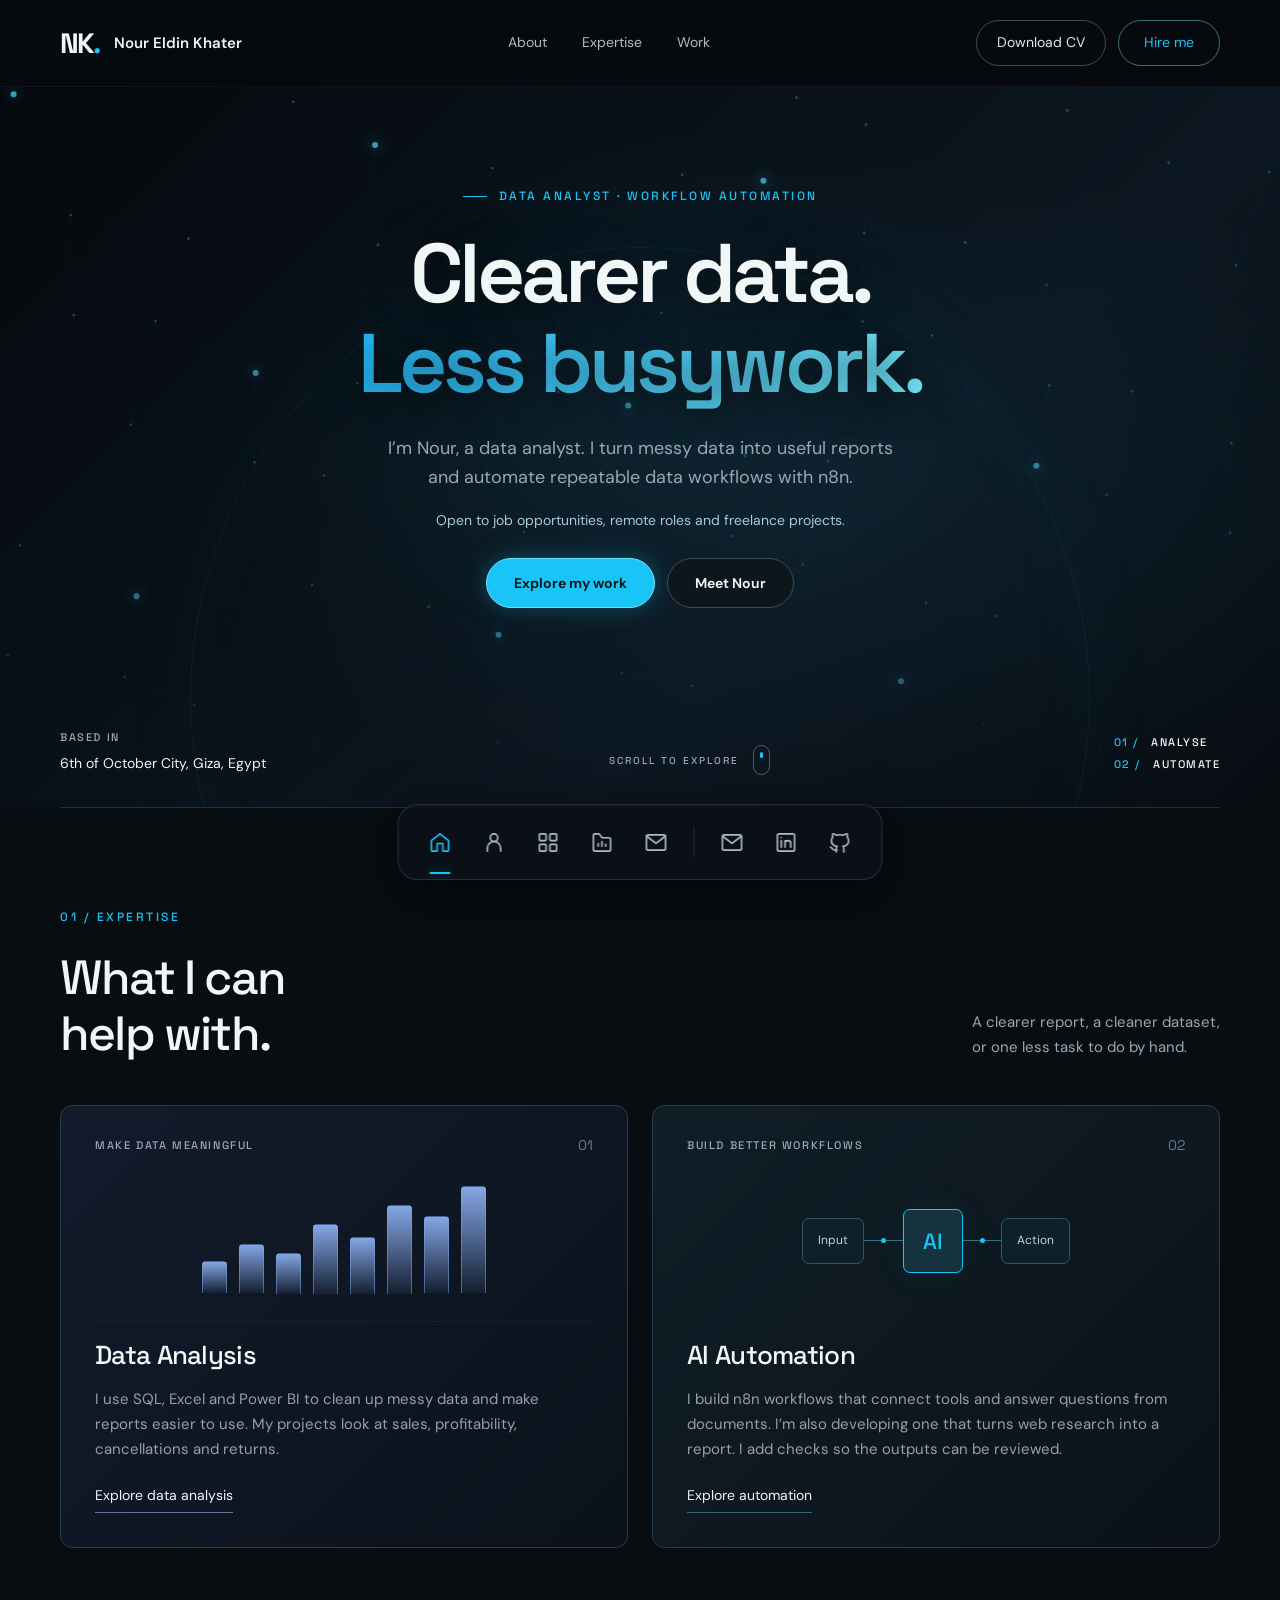
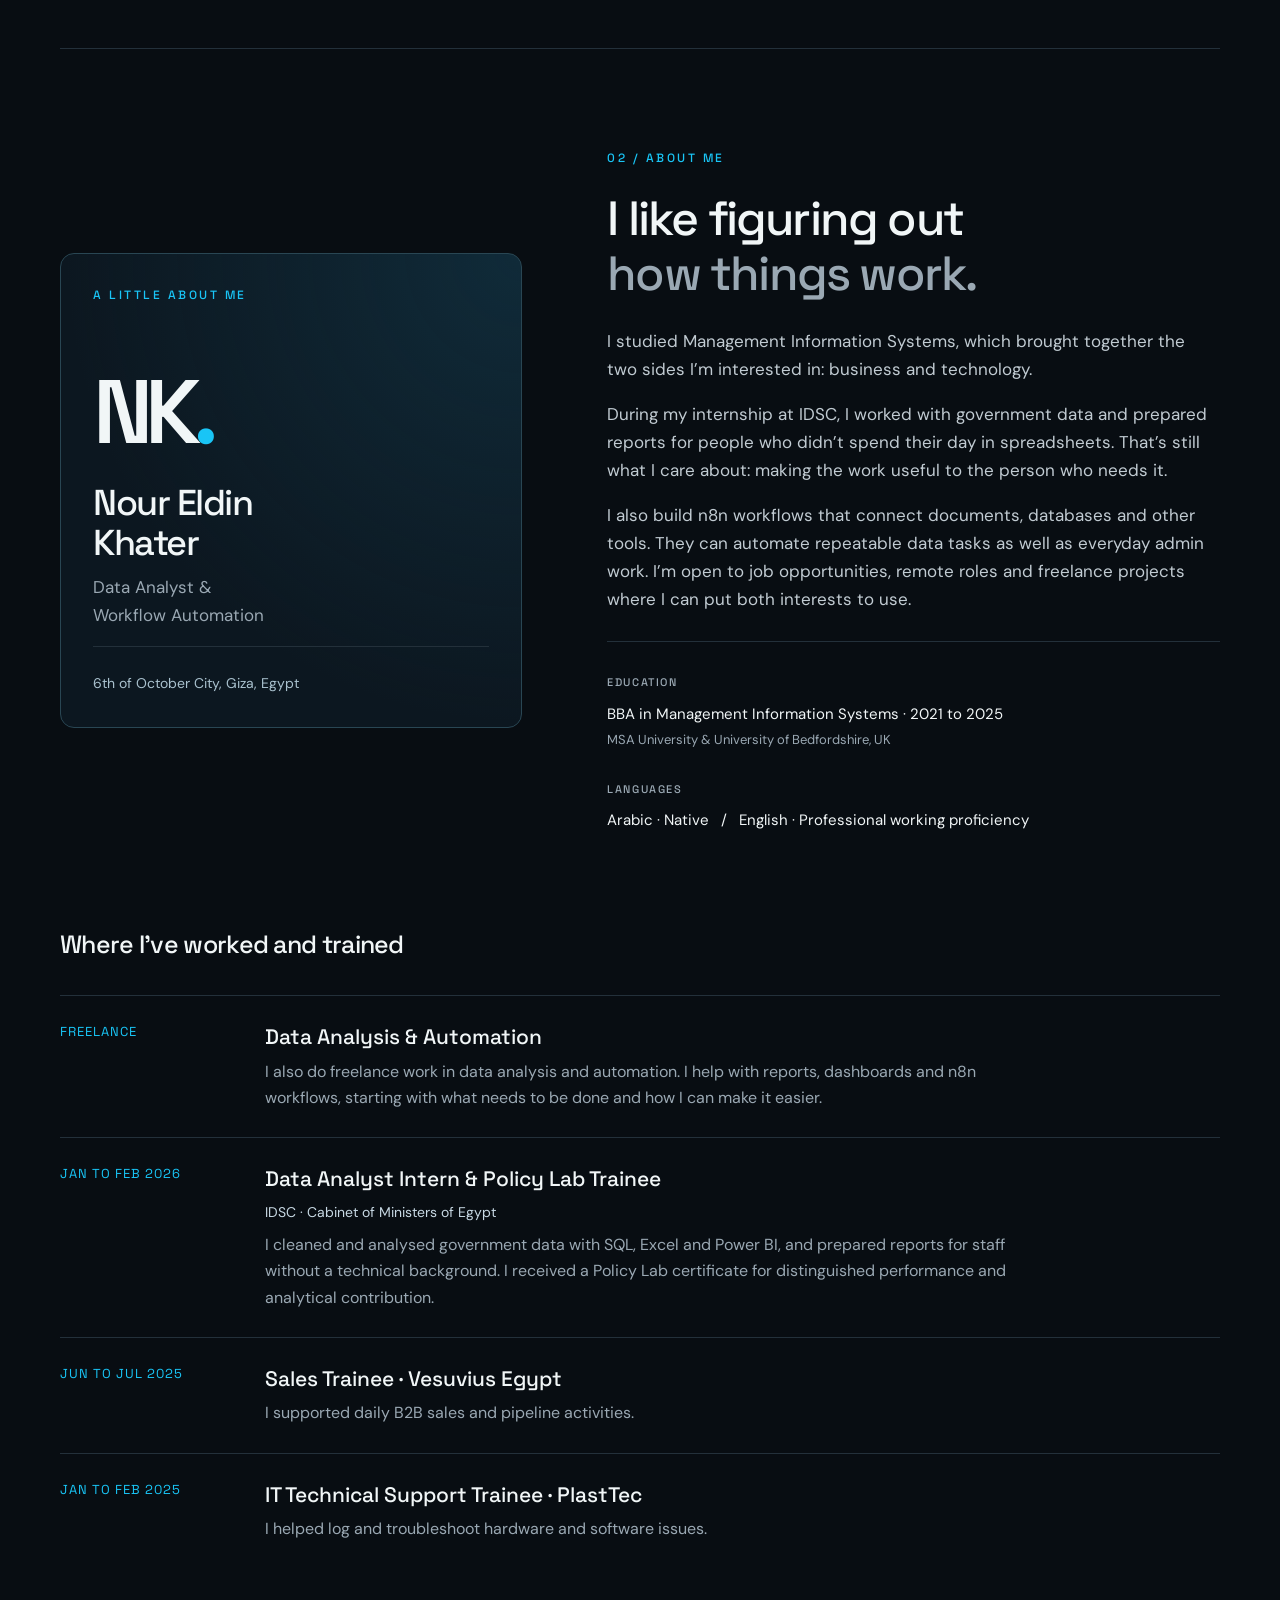
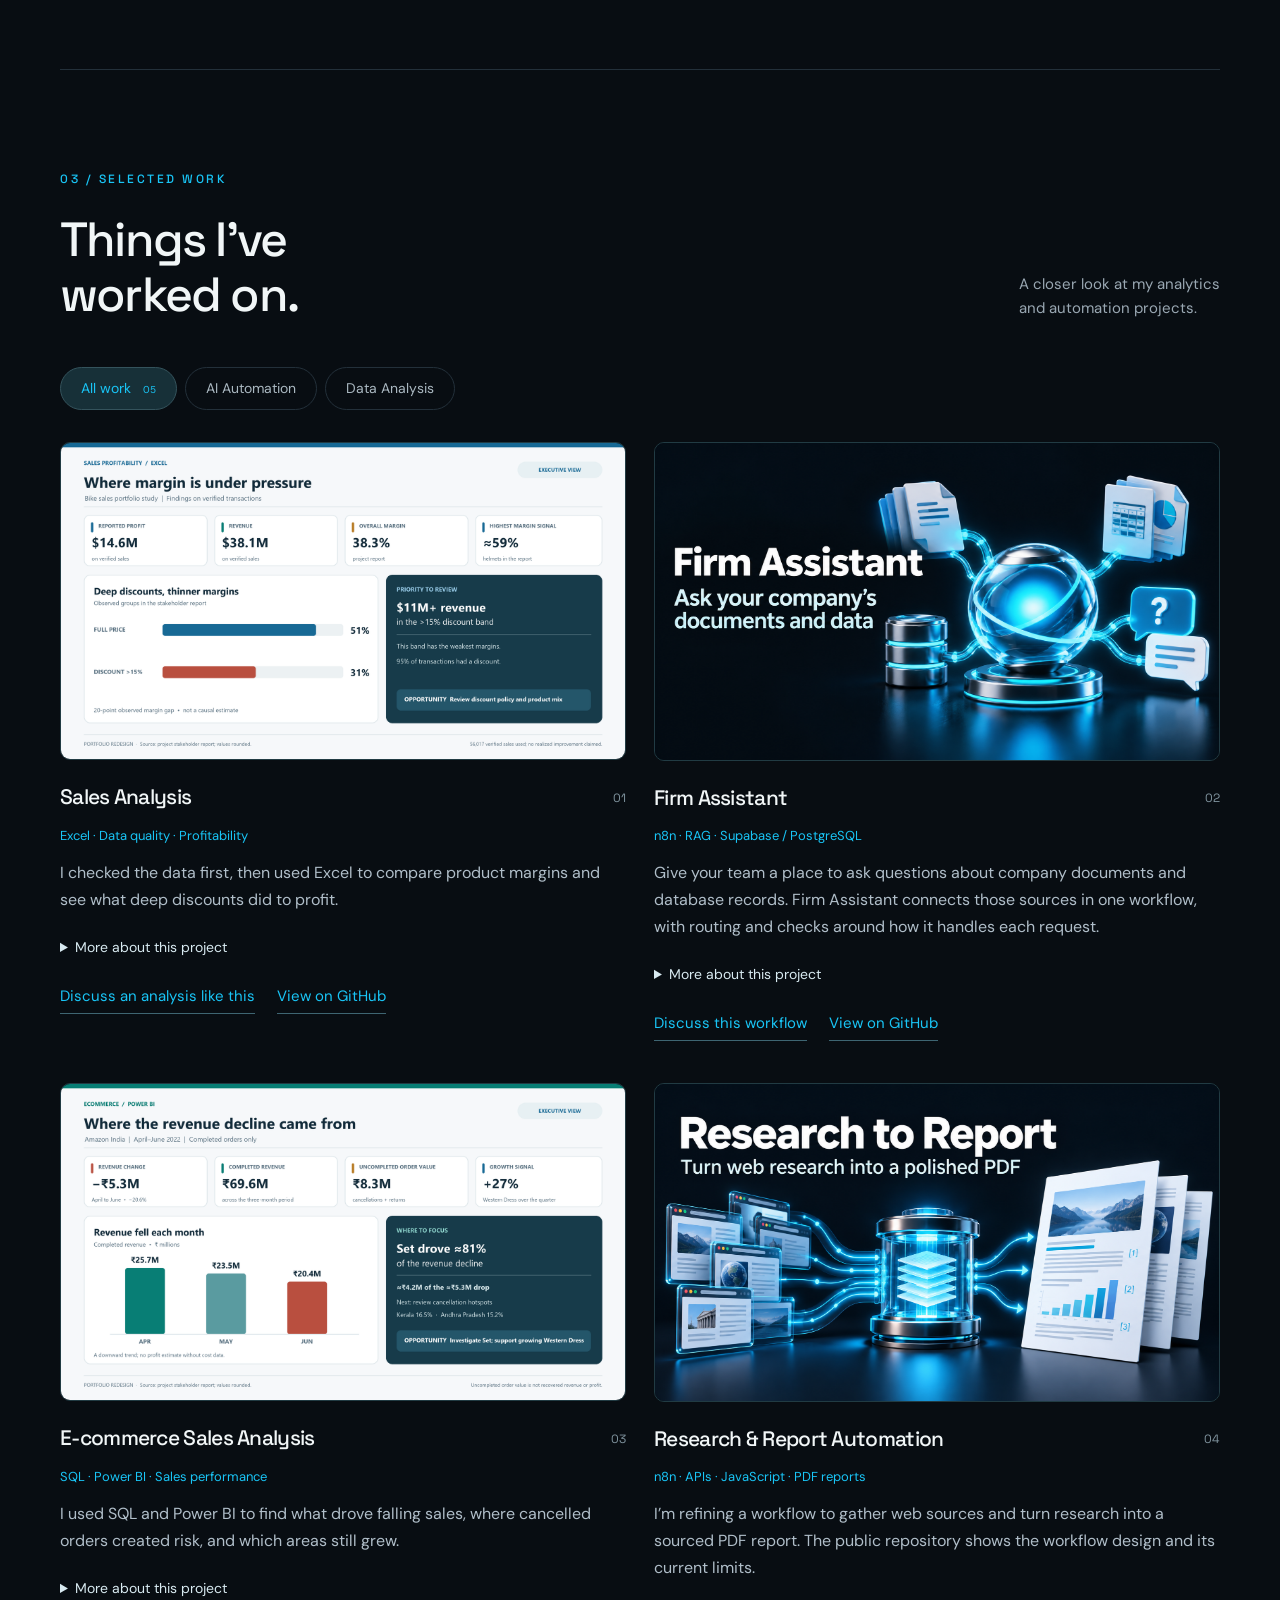
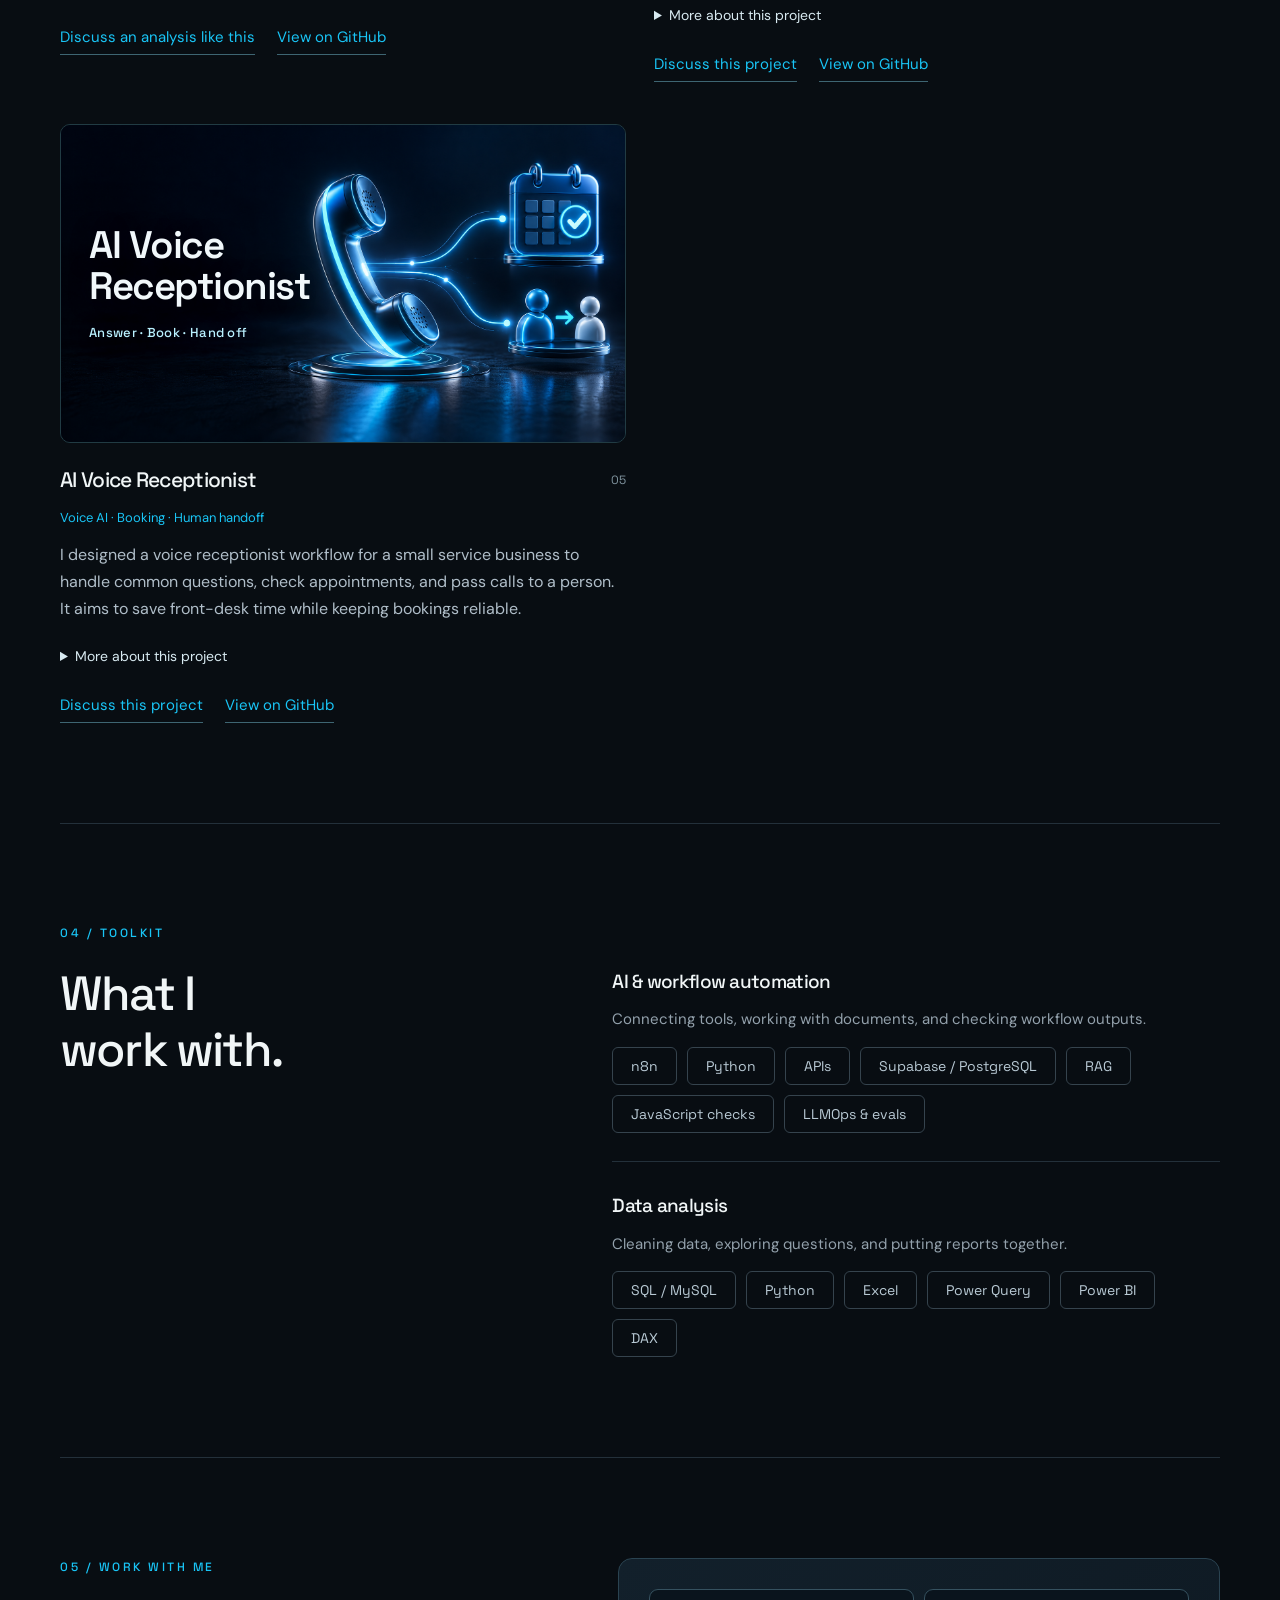
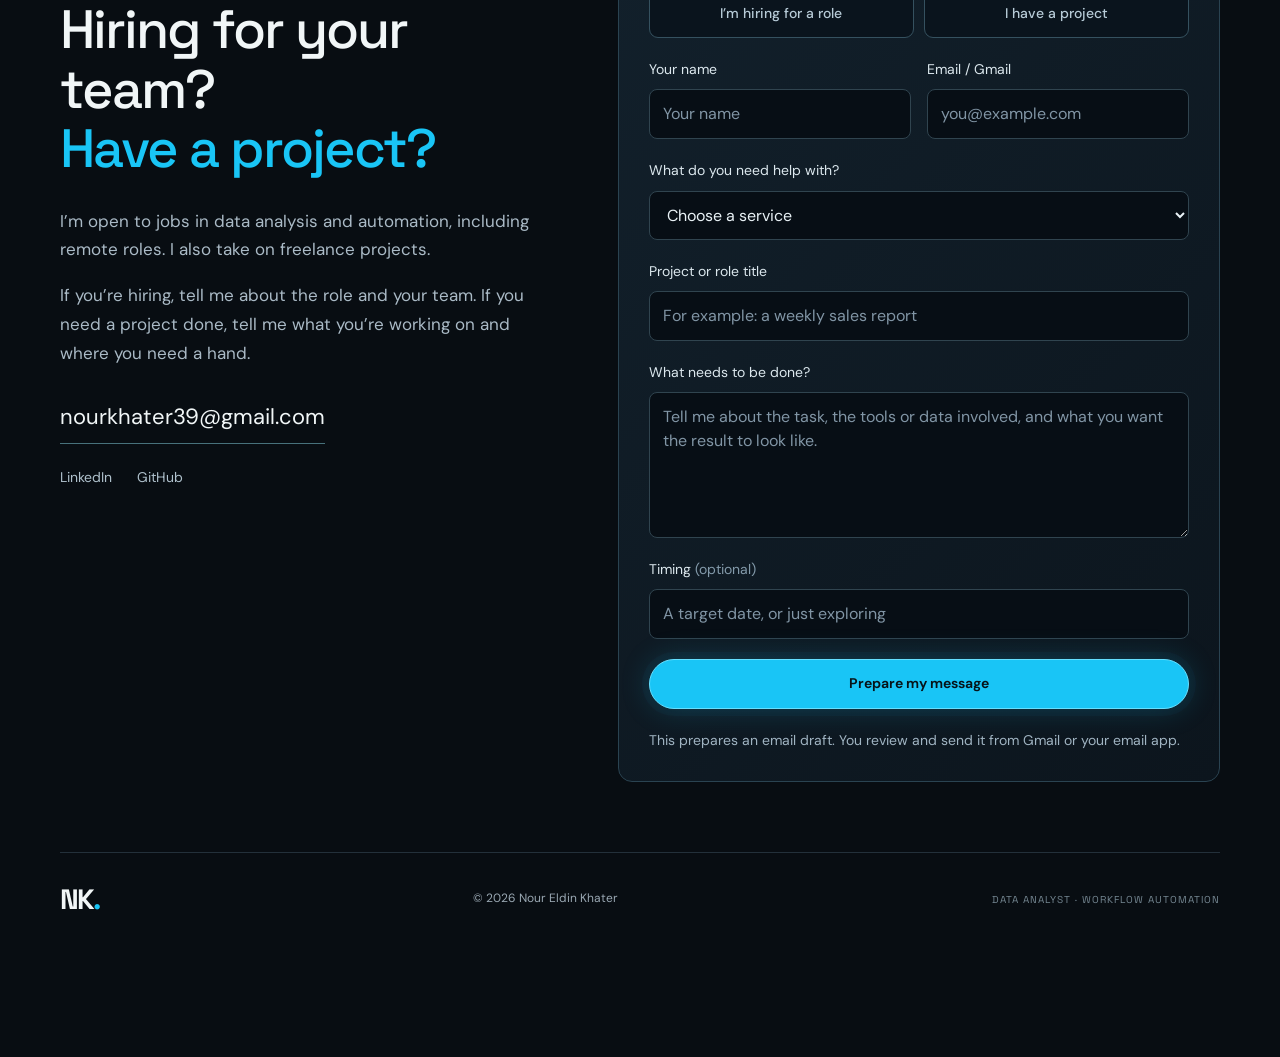
==== commit c7877776: "Refresh portfolio positioning and project evidence" ====
--- a/index.html
+++ b/index.html
@@ -1,9 +1,9 @@
 <!doctype html>
-<html lang="en"><head><meta charset="UTF-8"><meta name="viewport" content="width=device-width, initial-scale=1"><meta name="theme-color" content="#080d12"><meta name="description" content="Nour Eldin Khater: data analysis with SQL, Excel and Power BI, and workflow automation with n8n. Based in Egypt."><title>Nour Eldin Khater | AI Automation & Data Analysis</title><link rel="icon" type="image/svg+xml" href="data:image/svg+xml,%3Csvg xmlns='http://www.w3.org/2000/svg' viewBox='0 0 64 64'%3E%3Crect width='64' height='64' rx='16' fill='%23080d12'/%3E%3Cpath d='M18 46V18l28 28V18' fill='none' stroke='%2344d9ee' stroke-width='6'/%3E%3C/svg%3E"><link rel="stylesheet" href="style.css"><link rel="stylesheet" href="content.css"></head>
+<html lang="en"><head><meta charset="UTF-8"><meta name="viewport" content="width=device-width, initial-scale=1"><meta name="theme-color" content="#080d12"><meta name="description" content="Nour Eldin Khater is a data analyst in 6th of October City, Giza, Egypt. I use SQL, Excel and Power BI to make data useful, and automate repeatable data workflows with n8n."><link rel="canonical" href="https://nour2303.github.io/"><meta property="og:type" content="website"><meta property="og:url" content="https://nour2303.github.io/"><meta property="og:title" content="Nour Eldin Khater | Data Analyst"><meta property="og:description" content="Data analysis, clear reports and practical workflow automation. Explore my work and get in touch."><meta property="og:image" content="https://nour2303.github.io/assets/img/nour-portrait.jpeg"><meta property="og:image:width" content="600"><meta property="og:image:height" content="600"><meta property="og:image:alt" content="Portrait of Nour Eldin Khater"><meta name="twitter:card" content="summary"><title>Nour Eldin Khater | Data Analyst &amp; Workflow Automation</title><link rel="icon" type="image/svg+xml" href="data:image/svg+xml,%3Csvg xmlns='http://www.w3.org/2000/svg' viewBox='0 0 64 64'%3E%3Crect width='64' height='64' rx='16' fill='%23080d12'/%3E%3Cpath d='M18 46V18l28 28V18' fill='none' stroke='%2344d9ee' stroke-width='6'/%3E%3C/svg%3E"><link rel="stylesheet" href="style.css"><link rel="stylesheet" href="content.css"></head>
 <body><a class="skip" href="#main">Skip to content</a><header><nav class="wrap" aria-label="Main navigation"><a href="#home" class="brand"><span class="monogram">NK<span>.</span></span><span>Nour Eldin Khater</span></a><div class="nav-links"><a href="#about">About</a><a href="#expertise">Expertise</a><a href="#work">Work</a></div><div class="nav-actions"><a class="nav-cv" href="Nour-Khater-CV.pdf" download="Nour-Khater-CV.pdf" aria-label="Download CV as PDF">Download CV</a><a class="nav-contact" href="#contact">Hire me</a></div></nav></header>
-<main id="main"><section class="hero wrap" id="home"><div class="eyebrow"><span class="short-line"></span> AI AUTOMATION & DATA ANALYSIS</div><h1>Less busywork.<br><span>More useful answers.</span></h1><p class="hero-copy">I’m Nour. I work with data and build n8n workflows<br>to make everyday tasks easier.</p><p class="audience-note">Open to job opportunities, remote roles and freelance projects.</p><div class="hero-actions"><a class="button primary" href="#work">Explore my work</a><a class="button secondary" href="#about">Meet Nour</a></div><div class="hero-bottom"><div><span class="small-label">BASED IN</span><span>Cairo, Egypt</span></div><a href="#expertise" class="explore">SCROLL TO EXPLORE <span class="scroll-track" aria-hidden="true"></span></a><div class="hero-index"><span>01 /</span> AUTOMATE<br><span>02 /</span> ANALYSE</div></div><div class="hero-orbit" aria-hidden="true"></div></section>
-<section class="expertise section wrap" id="expertise"><div class="section-heading"><div><p class="eyebrow">01 / EXPERTISE</p><h2>What I can<br>help with.</h2></div><p class="section-note">A clearer report, a cleaner dataset,<br>or one less task to do by hand.</p></div><div class="expertise-grid"><article class="expertise-card automation"><div class="card-top"><span class="small-label">BUILD BETTER WORKFLOWS</span><span class="card-number">01</span></div><div class="flow" aria-label="Workflow illustration: input, AI, action"><div class="flow-node">Input</div><span class="connector"></span><div class="flow-node ai-node">AI</div><span class="connector"></span><div class="flow-node">Action</div></div><h3>AI Automation</h3><p class="placeholder">I build n8n workflows that connect tools, answer questions from documents, and turn research into reports. I work on the checks around the AI too, so there’s a way to review what it produces.</p><a href="#work" class="text-link" data-select="automation">Explore automation</a></article><article class="expertise-card analysis"><div class="card-top"><span class="small-label">MAKE DATA MEANINGFUL</span><span class="card-number">02</span></div><div class="chart" role="img" aria-label="Abstract data analysis chart, decorative"><span style="--height:30%"></span><span style="--height:46%"></span><span style="--height:38%"></span><span style="--height:65%"></span><span style="--height:53%"></span><span style="--height:83%"></span><span style="--height:72%"></span><span style="--height:100%"></span></div><h3>Data Analysis</h3><p class="placeholder">I use SQL, Excel and Power BI to clean up messy data and make reports easier to use. My projects look at sales, profitability, cancellations and returns.</p><a href="#work" class="text-link" data-select="analysis">Explore data analysis</a></article></div></section>
-<section class="about section wrap" id="about"><div class="identity-panel"><p class="eyebrow">A LITTLE ABOUT ME</p><span class="identity-monogram" aria-hidden="true">NK<span>.</span></span><h3>Nour Eldin<br>Khater</h3><p>Data Analysis &amp;<br>Workflow Automation</p><div class="identity-location">6th of October City, Egypt</div></div><div class="about-copy"><p class="eyebrow">02 / ABOUT ME</p><h2>I like figuring out<br><span>how things work.</span></h2><p>I studied Management Information Systems, which brought together the two sides I’m interested in: business and technology.</p><p>During my internship at IDSC, I worked with government data and prepared reports for people who didn’t spend their day in spreadsheets. That’s still what I care about: making the work useful to the person who needs it.</p><p>More recently, I’ve been building with n8n to connect documents, databases and AI tools into workflows. I’m open to job opportunities, remote roles and freelance projects where I can put both interests to use.</p><div class="about-facts"><div><span class="small-label">EDUCATION</span><p>BBA in Management Information Systems · 2021 to 2025</p><span class="muted">MSA University &amp; University of Bedfordshire, UK</span></div><div><span class="small-label">LANGUAGES</span><p>Arabic · Native &nbsp; / &nbsp; English · Professional working proficiency</p></div></div></div><div class="experience-list"><h3>Where I’ve worked and trained</h3><article><span>FREELANCE</span><div><h4>Data Analysis &amp; Automation</h4><p>I also do freelance work in data analysis and automation. I help with reports, dashboards and n8n workflows, starting with what needs to be done and how I can make it easier.</p></div></article><article><span>JAN TO FEB 2026</span><div><h4>Data Analyst Intern &amp; Policy Lab Trainee</h4><p class="experience-company">IDSC · Cabinet of Ministers of Egypt</p><p>I cleaned and analysed government data with SQL, Excel and Power BI, and prepared reports for staff without a technical background. I received a Policy Lab certificate for distinguished performance and analytical contribution.</p></div></article><article><span>JUN TO JUL 2025</span><div><h4>Sales Trainee · Vesuvius Egypt</h4><p>I supported daily B2B sales and pipeline activities during a month of training.</p></div></article><article><span>JAN TO FEB 2025</span><div><h4>IT Technical Support Trainee · PlastTec</h4><p>I helped log and troubleshoot hardware and software issues during a month of training.</p></div></article></div></section>
-<section class="work section wrap" id="work"><div class="section-heading"><div><p class="eyebrow">03 / SELECTED WORK</p><h2>Things I’ve<br>worked on.</h2></div><p class="section-note">A closer look at my analytics<br>and automation projects.</p></div><div class="filter-row" role="group" aria-label="Filter projects"><button type="button" class="active" data-filter="all" aria-pressed="true">All work <span>05</span></button><button type="button" data-filter="automation" aria-pressed="false">AI Automation</button><button type="button" data-filter="analysis" aria-pressed="false">Data Analysis</button></div><p class="sr-only" id="filter-status" aria-live="polite">Showing 4 projects</p><div class="project-grid"><article class="project" data-category="automation"><a class="project-preview image-preview" href="#contact" data-workflow="Firm Assistant" aria-label="Discuss Firm Assistant"><img src="images/firm-assistant.png" alt="Firm Assistant. Ask your company’s documents and data. An AI hub connects documents, a database and questions." loading="lazy" decoding="async" width="1672" height="941"></a><div class="project-meta"><h3>Firm Assistant</h3><span>01</span></div><p class="project-tags">n8n · RAG · Supabase / PostgreSQL</p><p class="project-description">Give your team a place to ask questions about company documents and database records. Firm Assistant connects those sources in one workflow, with routing and checks around how it handles each request.</p><details class="project-details"><summary>More about this project</summary><p>Company answers often sit in separate documents and database tables. Finding one can mean searching through files or asking someone to pull the right record.</p><p>In this personal project, I built a workflow that takes a question, chooses whether to search documents or read the database, and returns an answer in one place. It logs requests, checks its answers against test questions, and blocks requests it should not handle. Database queries are limited to reading data.</p><p>The point is to make routine questions easier to handle while keeping a way to check where an answer came from. A team would still need to review the workflow and its access rules before using it with real company data.</p></details><div class="project-actions"><a class="text-link workflow-cta" href="#contact" data-workflow="Firm Assistant">Discuss this workflow</a><a class="text-link workflow-cta" href="https://github.com/nour2303/firm-assistant" target="_blank" rel="noopener noreferrer">View on GitHub</a></div></article><article class="project" data-category="analysis"><a class="project-preview image-preview" href="#contact" data-analysis-project="Sales Analysis" aria-label="Discuss Sales Analysis" style="aspect-ratio:1672/941"><img src="images/sales-dashboard.png" alt="Illustrative sales dashboard preview with sales and profit comparison, product profitability and discount analysis" loading="lazy" decoding="async" width="1672" height="941" style="aspect-ratio:1672/941"></a><div class="project-meta"><h3>Sales Analysis</h3><span>02</span></div><p class="project-tags">Excel · Data quality · Profitability</p><p class="project-description">I checked the data first, then used Excel to compare product margins and see what deep discounts did to profit.</p><details class="project-details"><summary>More about this project</summary><h4>Can we trust the numbers?</h4><p>The project started with about 113,000 sales records and a simple question: which products make money, and how do discounts affect profit?</p><p>Before answering that, I noticed repeating patterns that didn’t look right. Comparing the rows revealed fabricated copies of genuine records with changed values. Almost half the dataset was affected.</p><p>I flagged those records and kept them out of the calculations instead of deleting them. This kept the original data available so someone else could review the checks and follow the analysis.</p><h4>Discounts were quietly eating into profit</h4><p>After separating the reliable data, I found that profit margins were <strong>51% on full-price sales, compared with 31% on deeply discounted sales</strong>. Selling more through discounts did not necessarily mean making better returns.</p><p>Helmets also stood out, with a margin of around <strong>59%</strong>. The more expensive products weren’t always the ones with the strongest margins.</p><h4>What this helps a business decide</h4><p>The dashboard helps stakeholders see which products offer stronger margins and where discounts deserve a closer look. It gives them a clearer starting point for pricing and product decisions.</p><p>I built the checks, calculations and interactive dashboard in Excel using formulas, so the results can be traced back to the underlying records.</p></details><div class="project-actions"><a class="text-link workflow-cta" href="#contact" data-analysis-project="Sales Analysis">Discuss an analysis like this</a><a class="text-link workflow-cta" href="https://github.com/nour2303/sales-profitability-analysis" target="_blank" rel="noopener noreferrer">View on GitHub</a></div></article><article class="project" data-category="automation"><a class="project-preview image-preview" href="#contact" data-workflow="Research &amp; Report Automation" aria-label="Discuss Research &amp; Report Automation"><img src="images/research-to-report.png" alt="Research to Report. Turn web research into a polished PDF. Web sources flow into a report with charts and citations." loading="lazy" decoding="async" width="1672" height="941"></a><div class="project-meta"><h3>Research & Report Automation</h3><span>03</span></div><p class="project-tags">n8n · APIs · JavaScript · PDF reports</p><p class="project-description">Start with a topic and turn the research into a report. This workflow gathers web sources and creates a formatted PDF with citations and charts, ready for you to review and share.</p><details class="project-details"><summary>More about this project</summary><p>A useful research report takes more than a quick web search. Someone has to gather sources, compare what they say, make charts when needed, and put everything into a document people can read.</p><p>I built a workflow that handles those steps from a topic prompt. It passes source material through research, analysis and writing stages, then creates a PDF with citations and optional charts. It keeps source links with the material and checks quotations against the original text.</p><p>I tested the report with and without charts. A quotation check rejected two lines in one test; I have not confirmed why. The final PDF still needs a human review. The workflow helps with the repetitive gathering and formatting, while leaving the judgment about the findings to a person.</p></details><a class="text-link workflow-cta" href="#contact" data-workflow="Research &amp; Report Automation">Discuss this workflow</a></article><article class="project" data-category="analysis"><a class="project-preview image-preview" href="#contact" data-analysis-project="E-commerce Sales Analysis" aria-label="Discuss E-commerce Sales Analysis" style="aspect-ratio:1672/941"><img src="images/returns-dashboard.png" alt="Illustrative Power BI style dashboard preview with return and cancellation trends, outcome breakdown and areas to investigate" loading="lazy" decoding="async" width="1672" height="941" style="aspect-ratio:1672/941"></a><div class="project-meta"><h3>E-commerce Sales Analysis</h3><span>04</span></div><p class="project-tags">SQL · Power BI · Sales performance</p><p class="project-description">I used SQL and Power BI to find what drove falling sales, where cancelled orders created risk, and which areas still grew.</p><details class="project-details"><summary>More about this project</summary><h4>Sales were falling—but where was the problem?</h4><p>I analyzed over <strong>131,000 sales records</strong> to understand why revenue was falling, how much potential revenue was tied to cancelled and returned orders, and where the business still had room to grow.</p><p>I cleaned the data in SQL, removed duplicates and empty records, and checked the dashboard calculations against the SQL results. I then built a two-page Power BI dashboard and a stakeholder report with suggested actions.</p><h4>One category explained most of the decline</h4><p>Revenue fell each month across the three-month period. One category accounted for about <strong>81% of that decline</strong>, making it the clearest place to start investigating.</p><p>The business also depended heavily on a small part of its range: <strong>three categories generated 91% of revenue</strong>. That meant a slowdown in one major category could have a large effect on total sales.</p><h4>Cancellations and returns added up</h4><p>About <strong>INR 8.3 million in potential revenue</strong> was tied to cancelled and returned or lost orders. This was money associated with orders that did not become completed sales—not money recovered through the project.</p><p>I also found regions with higher cancellation rates, helping stakeholders narrow down where to investigate delivery, order handling or customer issues.</p><h4>There were growth opportunities too</h4><p>While most categories declined, one clothing category grew by <strong>27%</strong>. Business customers also placed higher-value orders and cancelled less often than individual customers.</p><p>These findings gave stakeholders areas worth exploring alongside the problems: support the growing category, understand what business customers need, and investigate the biggest sources of lost sales.</p><h4>What this helps a business decide</h4><p>The dashboard shows where sales are falling, where cancellations are concentrated and which parts of the business are growing. The report connects those findings to practical next steps.</p><p>This project measures revenue and order performance. Cost data wasn’t available, so it does not measure profit.</p></details><div class="project-actions"><a class="text-link workflow-cta" href="#contact" data-analysis-project="E-commerce Sales Analysis">Discuss an analysis like this</a><a class="text-link workflow-cta" href="https://github.com/nour2303/ecommerce-sales-analysis" target="_blank" rel="noopener noreferrer">View on GitHub</a></div></article><article class="project" data-category="automation"><a class="project-preview image-preview voice-preview" href="#contact" data-voice-service aria-label="Discuss AI Voice Receptionist"><img src="images/voice-receptionist.png" alt="Illustrative phone linked to a calendar and human handoff" loading="lazy" decoding="async" width="1672" height="941"><span class="voice-preview-copy" aria-hidden="true"><strong>AI Voice<br>Receptionist</strong><span>Answer · Book · Hand off</span></span></a><div class="project-meta"><h3>AI Voice Receptionist</h3><span>05</span></div><p class="project-tags">Voice AI · Booking · Human handoff</p><p class="project-description">I designed a voice receptionist workflow for a small service business to handle common questions, check appointments, and pass calls to a person. It aims to save front-desk time while keeping bookings reliable.</p><details class="project-details"><summary>More about this project</summary><p>Service businesses can spend a lot of time answering the same questions and checking calendars during calls. I designed a flow to use company information for routine answers, check appointment availability, prepare a call summary, and hand a caller to a person when needed.</p><p>A booking should only be confirmed after the calendar action succeeds. If information is missing, the calendar fails, or a person cannot take the call, the receptionist should take a message rather than invent an answer or appointment.</p><p>The acceptance plan covers 10 to 15 caller scenarios, including booking conflicts, repeat requests, calendar failures, an unavailable human, and callers changing their minds. The business aim is less routine call handling and more reliable bookings; time and cost savings have not been measured.</p></details><div class="project-actions"><a class="text-link workflow-cta" href="#contact" data-voice-service>Discuss this project</a><a class="text-link workflow-cta" href="https://github.com/nour2303/nile-auto-ai-voice-receptionist" target="_blank" rel="noopener noreferrer">View on GitHub</a></div></article></div></section>
+<main id="main"><section class="hero wrap" id="home"><div class="eyebrow"><span class="short-line"></span> DATA ANALYST · WORKFLOW AUTOMATION</div><h1>Clearer data.<br><span>Less busywork.</span></h1><p class="hero-copy">I’m Nour, a data analyst. I turn messy data into useful reports<br>and automate repeatable data workflows with n8n.</p><p class="audience-note">Open to job opportunities, remote roles and freelance projects.</p><div class="hero-actions"><a class="button primary" href="#work">Explore my work</a><a class="button secondary" href="#about">Meet Nour</a></div><div class="hero-bottom"><div><span class="small-label">BASED IN</span><span>6th of October City, Giza, Egypt</span></div><a href="#expertise" class="explore">SCROLL TO EXPLORE <span class="scroll-track" aria-hidden="true"></span></a><div class="hero-index"><span>01 /</span> ANALYSE<br><span>02 /</span> AUTOMATE</div></div><div class="hero-orbit" aria-hidden="true"></div></section>
+<section class="expertise section wrap" id="expertise"><div class="section-heading"><div><p class="eyebrow">01 / EXPERTISE</p><h2>What I can<br>help with.</h2></div><p class="section-note">A clearer report, a cleaner dataset,<br>or one less task to do by hand.</p></div><div class="expertise-grid"><article class="expertise-card analysis"><div class="card-top"><span class="small-label">MAKE DATA MEANINGFUL</span><span class="card-number">01</span></div><div class="chart" role="img" aria-label="Abstract data analysis chart, decorative"><span style="--height:30%"></span><span style="--height:46%"></span><span style="--height:38%"></span><span style="--height:65%"></span><span style="--height:53%"></span><span style="--height:83%"></span><span style="--height:72%"></span><span style="--height:100%"></span></div><h3>Data Analysis</h3><p class="placeholder">I use SQL, Excel and Power BI to clean up messy data and make reports easier to use. My projects look at sales, profitability, cancellations and returns.</p><a href="#work" class="text-link" data-select="analysis">Explore data analysis</a></article><article class="expertise-card automation"><div class="card-top"><span class="small-label">BUILD BETTER WORKFLOWS</span><span class="card-number">02</span></div><div class="flow" aria-label="Workflow illustration: input, AI, action"><div class="flow-node">Input</div><span class="connector"></span><div class="flow-node ai-node">AI</div><span class="connector"></span><div class="flow-node">Action</div></div><h3>AI Automation</h3><p class="placeholder">I build n8n workflows that connect tools and answer questions from documents. I’m also developing one that turns web research into a report. I add checks so the outputs can be reviewed.</p><a href="#work" class="text-link" data-select="automation">Explore automation</a></article></div></section>
+<section class="about section wrap" id="about"><div class="identity-panel"><p class="eyebrow">A LITTLE ABOUT ME</p><span class="identity-monogram" aria-hidden="true">NK<span>.</span></span><h3>Nour Eldin<br>Khater</h3><p>Data Analyst &amp;<br>Workflow Automation</p><div class="identity-location">6th of October City, Giza, Egypt</div></div><div class="about-copy"><p class="eyebrow">02 / ABOUT ME</p><h2>I like figuring out<br><span>how things work.</span></h2><p>I studied Management Information Systems, which brought together the two sides I’m interested in: business and technology.</p><p>During my internship at IDSC, I worked with government data and prepared reports for people who didn’t spend their day in spreadsheets. That’s still what I care about: making the work useful to the person who needs it.</p><p>I also build n8n workflows that connect documents, databases and other tools. They can automate repeatable data tasks as well as everyday admin work. I’m open to job opportunities, remote roles and freelance projects where I can put both interests to use.</p><div class="about-facts"><div><span class="small-label">EDUCATION</span><p>BBA in Management Information Systems · 2021 to 2025</p><span class="muted">MSA University &amp; University of Bedfordshire, UK</span></div><div><span class="small-label">LANGUAGES</span><p>Arabic · Native &nbsp; / &nbsp; English · Professional working proficiency</p></div></div></div><div class="experience-list"><h3>Where I’ve worked and trained</h3><article><span>FREELANCE</span><div><h4>Data Analysis &amp; Automation</h4><p>I also do freelance work in data analysis and automation. I help with reports, dashboards and n8n workflows, starting with what needs to be done and how I can make it easier.</p></div></article><article><span>JAN TO FEB 2026</span><div><h4>Data Analyst Intern &amp; Policy Lab Trainee</h4><p class="experience-company">IDSC · Cabinet of Ministers of Egypt</p><p>I cleaned and analysed government data with SQL, Excel and Power BI, and prepared reports for staff without a technical background. I received a Policy Lab certificate for distinguished performance and analytical contribution.</p></div></article><article><span>JUN TO JUL 2025</span><div><h4>Sales Trainee · Vesuvius Egypt</h4><p>I supported daily B2B sales and pipeline activities.</p></div></article><article><span>JAN TO FEB 2025</span><div><h4>IT Technical Support Trainee · PlastTec</h4><p>I helped log and troubleshoot hardware and software issues.</p></div></article></div></section>
+<section class="work section wrap" id="work"><div class="section-heading"><div><p class="eyebrow">03 / SELECTED WORK</p><h2>Things I’ve<br>worked on.</h2></div><p class="section-note">A closer look at my analytics<br>and automation projects.</p></div><div class="filter-row" role="group" aria-label="Filter projects"><button type="button" class="active" data-filter="all" aria-pressed="true">All work <span>05</span></button><button type="button" data-filter="automation" aria-pressed="false">AI Automation</button><button type="button" data-filter="analysis" aria-pressed="false">Data Analysis</button></div><p class="sr-only" id="filter-status" aria-live="polite">Showing 5 projects</p><div class="project-grid"><article class="project" data-category="analysis"><a class="project-preview image-preview" href="#contact" data-analysis-project="Sales Analysis" aria-label="Discuss Sales Analysis" style="aspect-ratio:1600/900"><img src="images/sales-profitability-summary.png" alt="Portfolio summary of verified sales: 51% margin at full price versus 31% with discounts over 15%, with a note to review discount policy" loading="lazy" decoding="async" width="1600" height="900" style="aspect-ratio:1600/900"></a><div class="project-meta"><h3>Sales Analysis</h3><span>01</span></div><p class="project-tags">Excel · Data quality · Profitability</p><p class="project-description">I checked the data first, then used Excel to compare product margins and see what deep discounts did to profit.</p><details class="project-details"><summary>More about this project</summary><h4>Can we trust the numbers?</h4><p>The project started with about 113,000 sales records and a simple question: which products make money, and how do discounts affect profit?</p><p>Before answering that, I noticed repeating patterns that didn’t look right. Comparing the rows revealed fabricated copies of genuine records with changed values. Almost half the dataset was affected.</p><p>I flagged those records and kept them out of the calculations instead of deleting them. This kept the original data available so someone else could review the checks and follow the analysis.</p><h4>Discounts were quietly eating into profit</h4><p>After separating the reliable data, I found that profit margins were <strong>51% on full-price sales, compared with 31% on deeply discounted sales</strong>. Selling more through discounts did not necessarily mean making better returns.</p><p>Helmets also stood out, with a margin of around <strong>59%</strong>. The more expensive products weren’t always the ones with the strongest margins.</p><h4>What this helps a business decide</h4><p>The dashboard helps stakeholders see which products offer stronger margins and where discounts deserve a closer look. It gives them a clearer starting point for pricing and product decisions.</p><p>I built the checks, calculations and interactive dashboard in Excel using formulas, so the results can be traced back to the underlying records.</p></details><div class="project-actions"><a class="text-link workflow-cta" href="#contact" data-analysis-project="Sales Analysis">Discuss an analysis like this</a><a class="text-link workflow-cta" href="https://github.com/nour2303/sales-profitability-analysis" target="_blank" rel="noopener noreferrer">View on GitHub</a></div></article><article class="project" data-category="automation"><a class="project-preview image-preview" href="#contact" data-workflow="Firm Assistant" aria-label="Discuss Firm Assistant"><img src="images/firm-assistant.png" alt="Firm Assistant. Ask your company’s documents and data. An AI hub connects documents, a database and questions." loading="lazy" decoding="async" width="1672" height="941"></a><div class="project-meta"><h3>Firm Assistant</h3><span>02</span></div><p class="project-tags">n8n · RAG · Supabase / PostgreSQL</p><p class="project-description">Give your team a place to ask questions about company documents and database records. Firm Assistant connects those sources in one workflow, with routing and checks around how it handles each request.</p><details class="project-details"><summary>More about this project</summary><p>Company answers often sit in separate documents and database tables. Finding one can mean searching through files or asking someone to pull the right record.</p><p>In this personal project, I built a workflow that takes a question, chooses whether to search documents or read the database, and returns an answer in one place. It logs requests, checks its answers against test questions, and blocks requests it should not handle. Database queries are limited to reading data.</p><p>The point is to make routine questions easier to handle while keeping a way to check where an answer came from. A team would still need to review the workflow and its access rules before using it with real company data.</p></details><div class="project-actions"><a class="text-link workflow-cta" href="#contact" data-workflow="Firm Assistant">Discuss this workflow</a><a class="text-link workflow-cta" href="https://github.com/nour2303/firm-assistant" target="_blank" rel="noopener noreferrer">View on GitHub</a></div></article><article class="project" data-category="analysis"><a class="project-preview image-preview" href="#contact" data-analysis-project="E-commerce Sales Analysis" aria-label="Discuss E-commerce Sales Analysis" style="aspect-ratio:1600/900"><img src="images/ecommerce-executive-summary.png" alt="Portfolio summary of e-commerce revenue: a decline over three months, cancelled and returned order value, and areas to investigate" loading="lazy" decoding="async" width="1600" height="900" style="aspect-ratio:1600/900"></a><div class="project-meta"><h3>E-commerce Sales Analysis</h3><span>03</span></div><p class="project-tags">SQL · Power BI · Sales performance</p><p class="project-description">I used SQL and Power BI to find what drove falling sales, where cancelled orders created risk, and which areas still grew.</p><details class="project-details"><summary>More about this project</summary><h4>Sales were falling—but where was the problem?</h4><p>I analyzed over <strong>131,000 sales records</strong> to understand why revenue was falling, how much potential revenue was tied to cancelled and returned orders, and where the business still had room to grow.</p><p>I cleaned the data in SQL, removed duplicates and empty records, and checked the dashboard calculations against the SQL results. I then built a two-page Power BI dashboard and a stakeholder report with suggested actions.</p><h4>One category explained most of the decline</h4><p>Revenue fell each month across the three-month period. One category accounted for about <strong>81% of that decline</strong>, making it the clearest place to start investigating.</p><p>The business also depended heavily on a small part of its range: <strong>three categories generated 91% of revenue</strong>. That meant a slowdown in one major category could have a large effect on total sales.</p><h4>Cancellations and returns added up</h4><p>About <strong>INR 8.3 million in potential revenue</strong> was tied to cancelled and returned or lost orders. This was money associated with orders that did not become completed sales—not money recovered through the project.</p><p>I also found regions with higher cancellation rates, helping stakeholders narrow down where to investigate delivery, order handling or customer issues.</p><h4>There were growth opportunities too</h4><p>While most categories declined, one clothing category grew by <strong>27%</strong>. Business customers also placed higher-value orders and cancelled less often than individual customers.</p><p>These findings gave stakeholders areas worth exploring alongside the problems: support the growing category, understand what business customers need, and investigate the biggest sources of lost sales.</p><h4>What this helps a business decide</h4><p>The dashboard shows where sales are falling, where cancellations are concentrated and which parts of the business are growing. The report connects those findings to practical next steps.</p><p>This project measures revenue and order performance. Cost data wasn’t available, so it does not measure profit.</p></details><div class="project-actions"><a class="text-link workflow-cta" href="#contact" data-analysis-project="E-commerce Sales Analysis">Discuss an analysis like this</a><a class="text-link workflow-cta" href="https://github.com/nour2303/ecommerce-sales-analysis" target="_blank" rel="noopener noreferrer">View on GitHub</a></div></article><article class="project" data-category="automation"><a class="project-preview image-preview" href="#contact" data-workflow="Research &amp; Report Automation" aria-label="Discuss Research &amp; Report Automation"><img src="images/research-to-report.png" alt="Illustrated concept for a research workflow linking web sources, checks and a PDF report" loading="lazy" decoding="async" width="1672" height="941"></a><div class="project-meta"><h3>Research & Report Automation</h3><span>04</span></div><p class="project-tags">n8n · APIs · JavaScript · PDF reports</p><p class="project-description">I’m refining a workflow to gather web sources and turn research into a sourced PDF report. The public repository shows the workflow design and its current limits.</p><details class="project-details"><summary>More about this project</summary><p>A useful research report takes more than a quick web search. Someone has to gather sources, compare what they say, make charts when needed, and put everything into a document people can read.</p><p>I put together separate research, analysis and writing workflows to handle those steps. The design keeps source links with the material and includes checks for quotations before a PDF is shared.</p><p>The public files are a sanitized snapshot. They have not been imported and run end to end since publication, so I’m still checking how the full workflow performs. Any report it produces would need a person to review the sources, figures and final PDF.</p></details><div class="project-actions"><a class="text-link workflow-cta" href="#contact" data-workflow="Research &amp; Report Automation">Discuss this project</a><a class="text-link workflow-cta" href="https://github.com/nour2303/research-automation" target="_blank" rel="noopener noreferrer">View on GitHub</a></div></article><article class="project" data-category="automation"><a class="project-preview image-preview voice-preview" href="#contact" data-voice-service aria-label="Discuss AI Voice Receptionist"><img src="images/voice-receptionist.png" alt="Illustrative phone linked to a calendar and human handoff" loading="lazy" decoding="async" width="1672" height="941"><span class="voice-preview-copy" aria-hidden="true"><strong>AI Voice<br>Receptionist</strong><span>Answer · Book · Hand off</span></span></a><div class="project-meta"><h3>AI Voice Receptionist</h3><span>05</span></div><p class="project-tags">Voice AI · Booking · Human handoff</p><p class="project-description">I designed a voice receptionist workflow for a small service business to handle common questions, check appointments, and pass calls to a person. It aims to save front-desk time while keeping bookings reliable.</p><details class="project-details"><summary>More about this project</summary><p>Service businesses can spend a lot of time answering the same questions and checking calendars during calls. I designed a flow to use company information for routine answers, check appointment availability, prepare a call summary, and hand a caller to a person when needed.</p><p>A booking should only be confirmed after the calendar action succeeds. If information is missing, the calendar fails, or a person cannot take the call, the receptionist should take a message rather than invent an answer or appointment.</p><p>The acceptance plan covers 10 to 15 caller scenarios, including booking conflicts, repeat requests, calendar failures, an unavailable human, and callers changing their minds. The business aim is less routine call handling and more reliable bookings; time and cost savings have not been measured.</p></details><div class="project-actions"><a class="text-link workflow-cta" href="#contact" data-voice-service>Discuss this project</a><a class="text-link workflow-cta" href="https://github.com/nour2303/nile-auto-ai-voice-receptionist" target="_blank" rel="noopener noreferrer">View on GitHub</a></div></article></div></section>
 <section class="skills section wrap"><p class="eyebrow">04 / TOOLKIT</p><div class="toolkit-inner"><h2>What I<br>work with.</h2><div class="toolkit-groups"><div><h3>AI &amp; workflow automation</h3><p class="placeholder">Connecting tools, working with documents, and checking workflow outputs.</p><div class="skill-slots"><span>n8n</span><span>Python</span><span>APIs</span><span>Supabase / PostgreSQL</span><span>RAG</span><span>JavaScript checks</span><span>LLMOps &amp; evals</span></div></div><div><h3>Data analysis</h3><p class="placeholder">Cleaning data, exploring questions, and putting reports together.</p><div class="skill-slots"><span>SQL / MySQL</span><span>Python</span><span>Excel</span><span>Power Query</span><span>Power BI</span><span>DAX</span></div></div></div></div></section>
-<section class="contact section wrap" id="contact"><div class="service-intro"><p class="eyebrow">05 / WORK WITH ME</p><h2>Hiring for your team?<br><span>Have a project?</span></h2><p>I’m open to jobs in data analysis and automation, including remote roles. I also take on freelance projects.</p><p>If you’re hiring, tell me about the role and your team. If you need a project done, tell me what you’re working on and where you need a hand.</p><a class="email-link" href="mailto:nourkhater39@gmail.com">nourkhater39@gmail.com</a><div class="service-socials"><a href="https://www.linkedin.com/in/nour-eldin-khater" target="_blank" rel="noopener noreferrer">LinkedIn</a><a href="https://github.com/nour2303" target="_blank" rel="noopener noreferrer">GitHub</a></div></div><form id="service-form" class="service-form"><div class="inquiry-paths" role="group" aria-label="Reason for getting in touch"><button type="button" data-inquiry="job" aria-pressed="false">I’m hiring for a role</button><button type="button" data-inquiry="project" aria-pressed="false">I have a project</button></div><div class="form-row"><label>Your name<input name="name" autocomplete="name" required maxlength="100" placeholder="Your name"></label><label>Email / Gmail<input type="email" name="email" autocomplete="email" required maxlength="254" placeholder="you@example.com"></label></div><label>What do you need help with?<select name="service" required aria-label="What do you need help with?"><option value="">Choose a service</option><option value="AI / n8n automation">AI / n8n automation</option><option value="AI voice receptionist">AI voice receptionist</option><option value="Data analysis">Data analysis</option><option value="Power BI or Excel dashboard">Power BI or Excel dashboard</option><option value="Automation + data analysis">Automation + data analysis</option><option value="Job opportunity">Job opportunity</option><option value="Something else / not sure yet">Something else / not sure yet</option></select></label><label><span id="project-label">Project or role title</span><input name="project" required maxlength="160" placeholder="For example: a weekly sales report"></label><label><span id="details-label">What needs to be done?</span><textarea name="details" required minlength="20" maxlength="4000" rows="5" placeholder="Tell me about the task, the tools or data involved, and what you want the result to look like."></textarea></label><label>Timing <span class="optional">(optional)</span><input name="timeline" maxlength="150" placeholder="A target date, or just exploring"></label><button type="submit" class="button primary">Prepare my message</button><p class="form-note">This prepares an email draft. You review and send it from Gmail or your email app.</p><noscript><p>Please email your project details to <a href="mailto:nourkhater39@gmail.com">nourkhater39@gmail.com</a>.</p></noscript><div id="inquiry-result" class="inquiry-result" hidden><p id="inquiry-status" role="status">Your draft is ready. Choose where to open it, then review and send.</p><div class="draft-actions"><a id="gmail-draft" class="button primary" target="_blank" rel="noopener noreferrer">Open in Gmail</a><a id="email-draft" class="button secondary">Open email app</a></div><details><summary>View or copy your message</summary><textarea id="draft-text" readonly rows="8" aria-label="Prepared inquiry"></textarea><button id="copy-inquiry" type="button" class="button secondary">Copy message</button><p id="copy-status" role="status"></p></details></div></form></section></main><footer class="wrap"><a class="monogram" href="#home" aria-label="Back to top">NK<span>.</span></a><p>© <span id="year">2026</span> Nour Eldin Khater</p><span class="footer-note">AI AUTOMATION & DATA ANALYSIS</span></footer><script src="script.js"></script></body></html>
+<section class="contact section wrap" id="contact"><div class="service-intro"><p class="eyebrow">05 / WORK WITH ME</p><h2>Hiring for your team?<br><span>Have a project?</span></h2><p>I’m open to jobs in data analysis and automation, including remote roles. I also take on freelance projects.</p><p>If you’re hiring, tell me about the role and your team. If you need a project done, tell me what you’re working on and where you need a hand.</p><a class="email-link" href="mailto:nourkhater39@gmail.com">nourkhater39@gmail.com</a><div class="service-socials"><a href="https://www.linkedin.com/in/nour-eldin-khater" target="_blank" rel="noopener noreferrer">LinkedIn</a><a href="https://github.com/nour2303" target="_blank" rel="noopener noreferrer">GitHub</a></div></div><form id="service-form" class="service-form"><div class="inquiry-paths" role="group" aria-label="Reason for getting in touch"><button type="button" data-inquiry="job" aria-pressed="false">I’m hiring for a role</button><button type="button" data-inquiry="project" aria-pressed="false">I have a project</button></div><div class="form-row"><label>Your name<input name="name" autocomplete="name" required maxlength="100" placeholder="Your name"></label><label>Email / Gmail<input type="email" name="email" autocomplete="email" required maxlength="254" placeholder="you@example.com"></label></div><label>What do you need help with?<select name="service" required aria-label="What do you need help with?"><option value="">Choose a service</option><option value="AI / n8n automation">AI / n8n automation</option><option value="AI voice receptionist">AI voice receptionist</option><option value="Data analysis">Data analysis</option><option value="Power BI or Excel dashboard">Power BI or Excel dashboard</option><option value="Automation + data analysis">Automation + data analysis</option><option value="Job opportunity">Job opportunity</option><option value="Something else / not sure yet">Something else / not sure yet</option></select></label><label><span id="project-label">Project or role title</span><input name="project" required maxlength="160" placeholder="For example: a weekly sales report"></label><label><span id="details-label">What needs to be done?</span><textarea name="details" required minlength="20" maxlength="4000" rows="5" placeholder="Tell me about the task, the tools or data involved, and what you want the result to look like."></textarea></label><label>Timing <span class="optional">(optional)</span><input name="timeline" maxlength="150" placeholder="A target date, or just exploring"></label><button type="submit" class="button primary">Prepare my message</button><p class="form-note">This prepares an email draft. You review and send it from Gmail or your email app.</p><noscript><p>Please email your project details to <a href="mailto:nourkhater39@gmail.com">nourkhater39@gmail.com</a>.</p></noscript><div id="inquiry-result" class="inquiry-result" hidden><p id="inquiry-status" role="status">Your draft is ready. Choose where to open it, then review and send.</p><div class="draft-actions"><a id="gmail-draft" class="button primary" target="_blank" rel="noopener noreferrer">Open in Gmail</a><a id="email-draft" class="button secondary">Open email app</a></div><details><summary>View or copy your message</summary><textarea id="draft-text" readonly rows="8" aria-label="Prepared inquiry"></textarea><button id="copy-inquiry" type="button" class="button secondary">Copy message</button><p id="copy-status" role="status"></p></details></div></form></section></main><footer class="wrap"><a class="monogram" href="#home" aria-label="Back to top">NK<span>.</span></a><p>© <span id="year">2026</span> Nour Eldin Khater</p><span class="footer-note">DATA ANALYST · WORKFLOW AUTOMATION</span></footer><script src="script.js"></script></body></html>
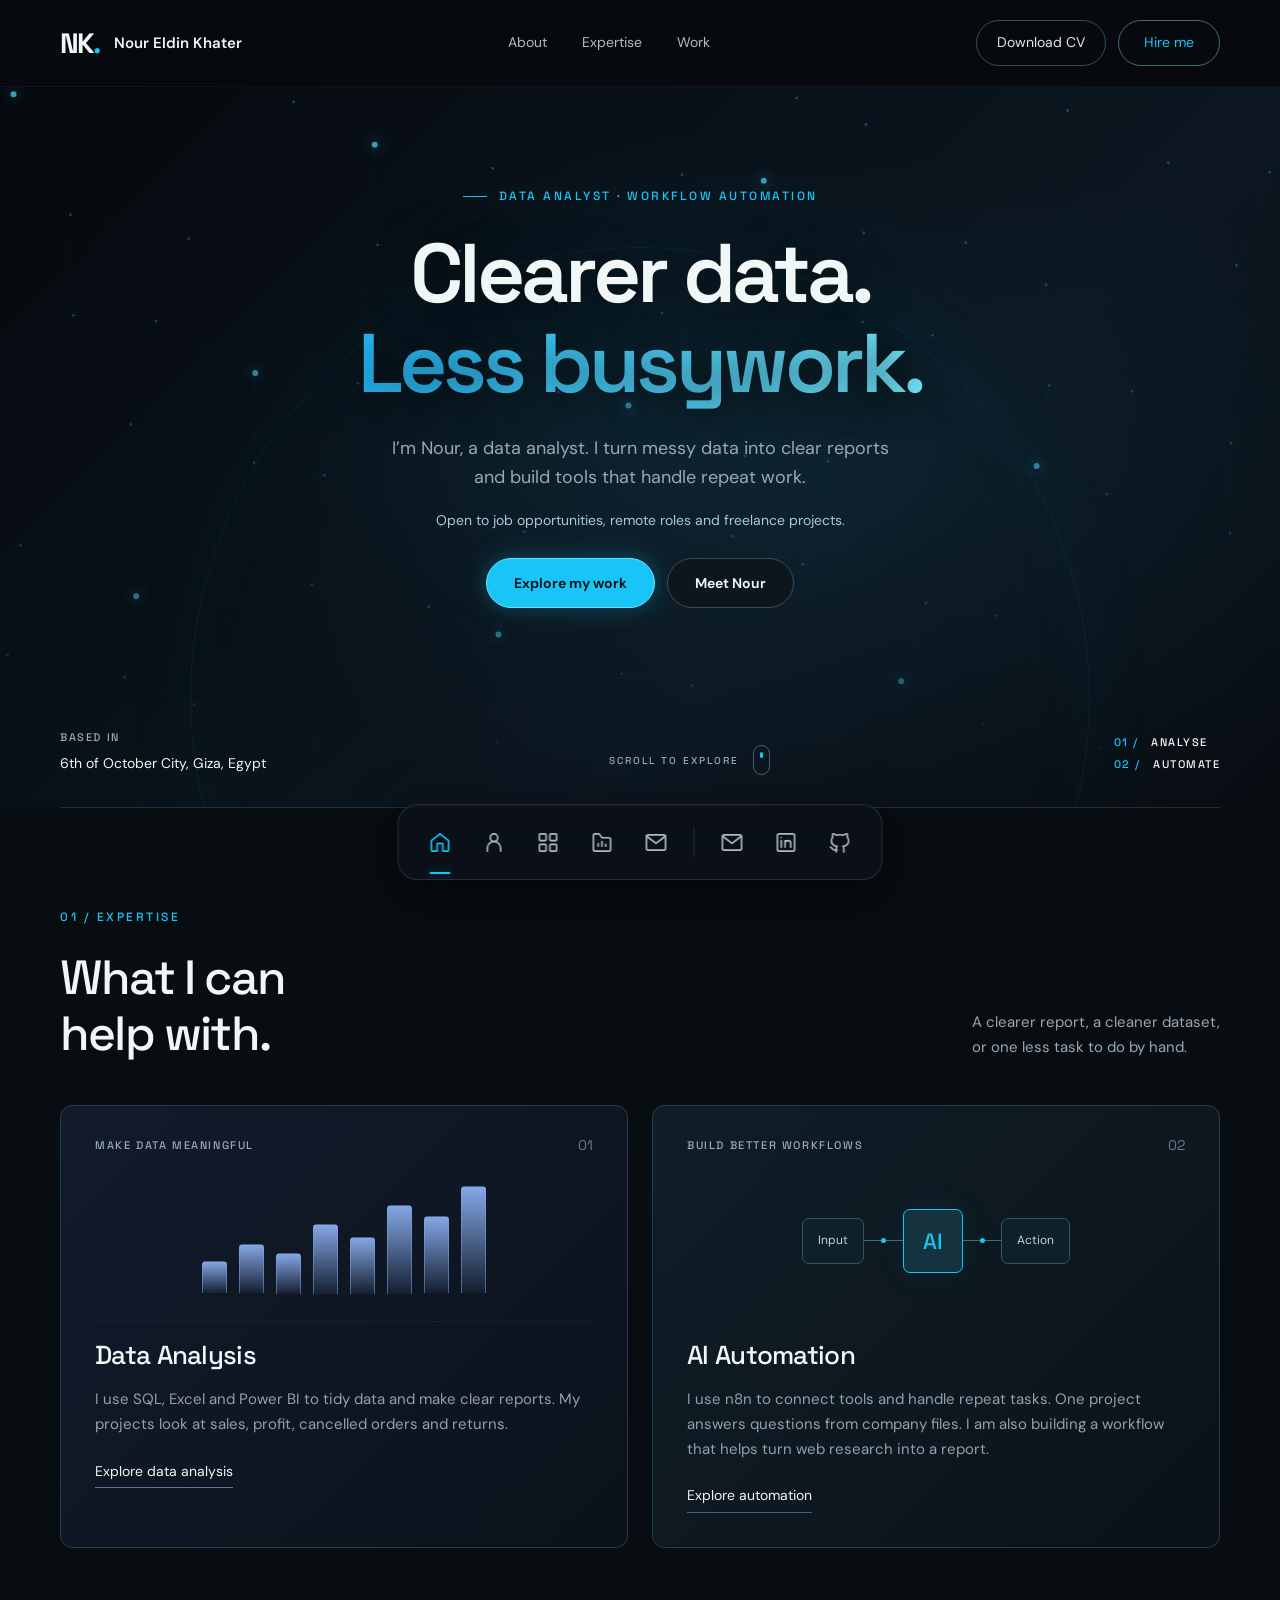
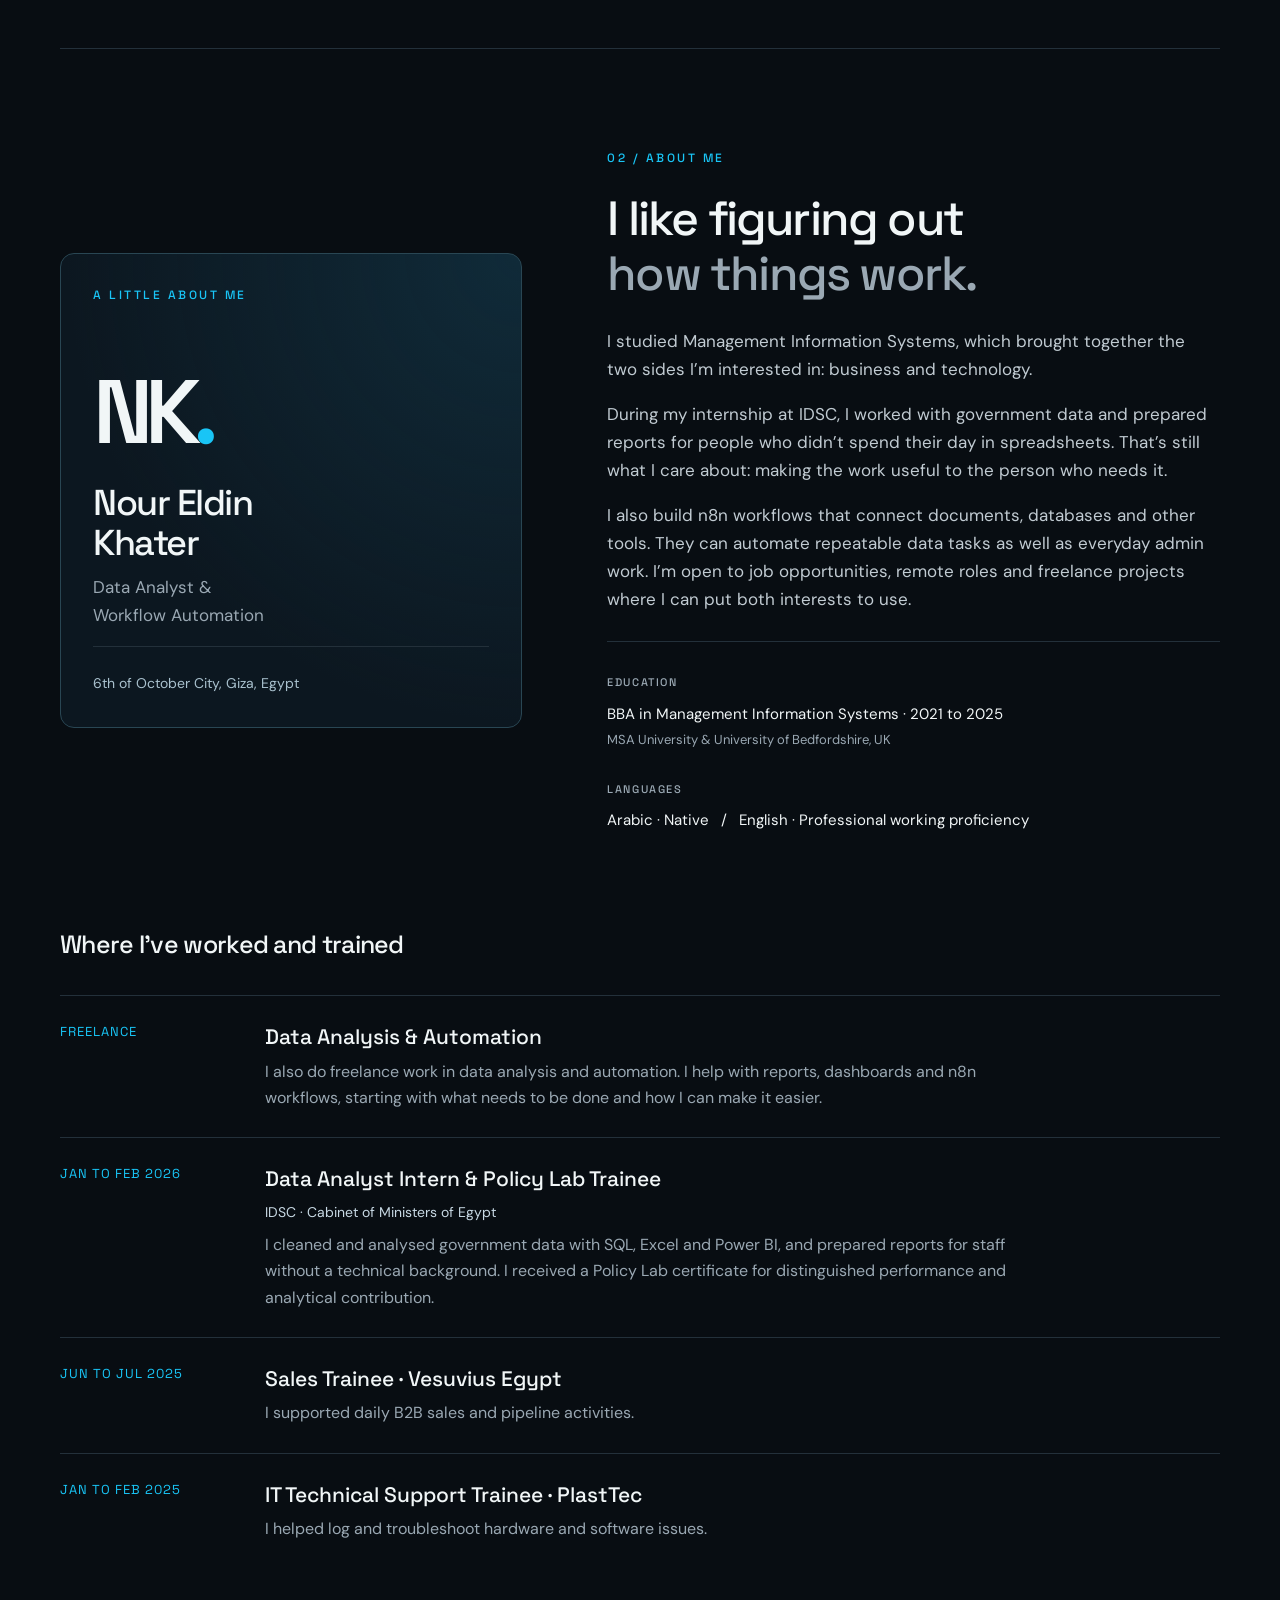
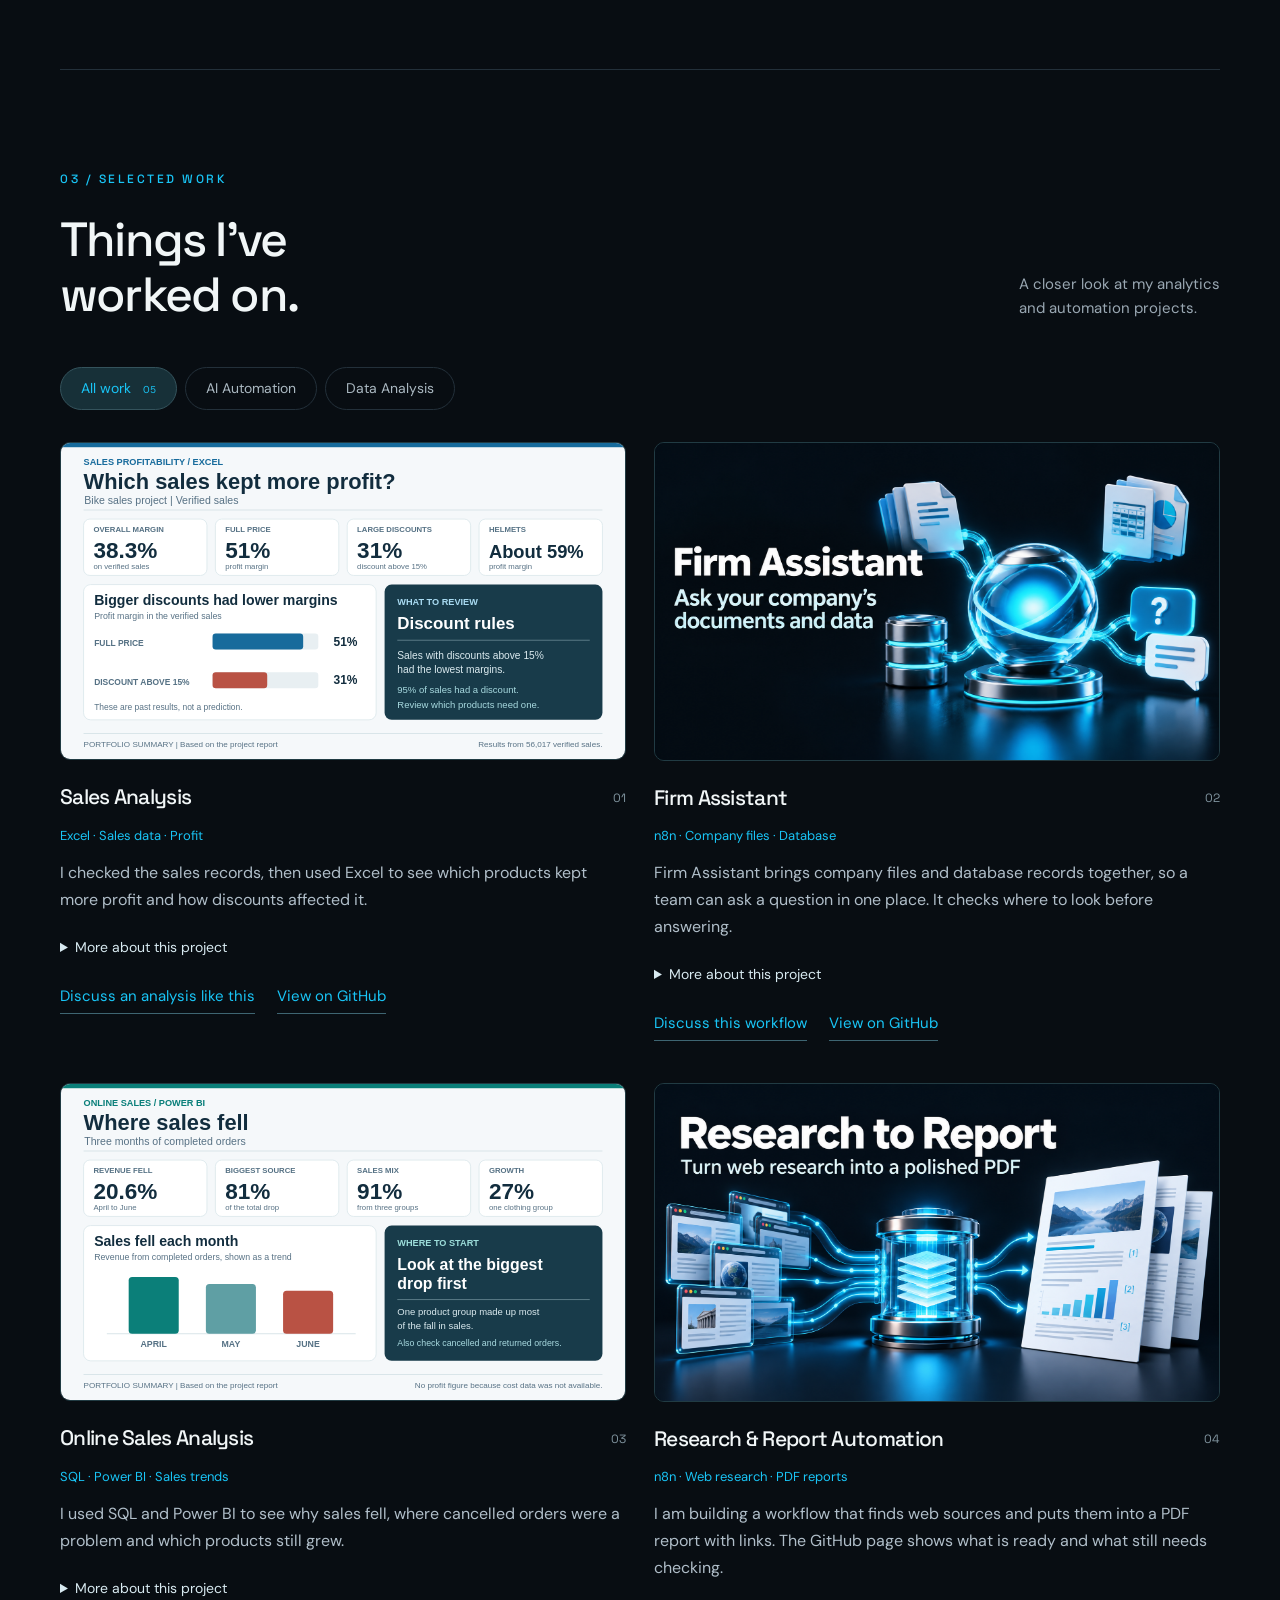
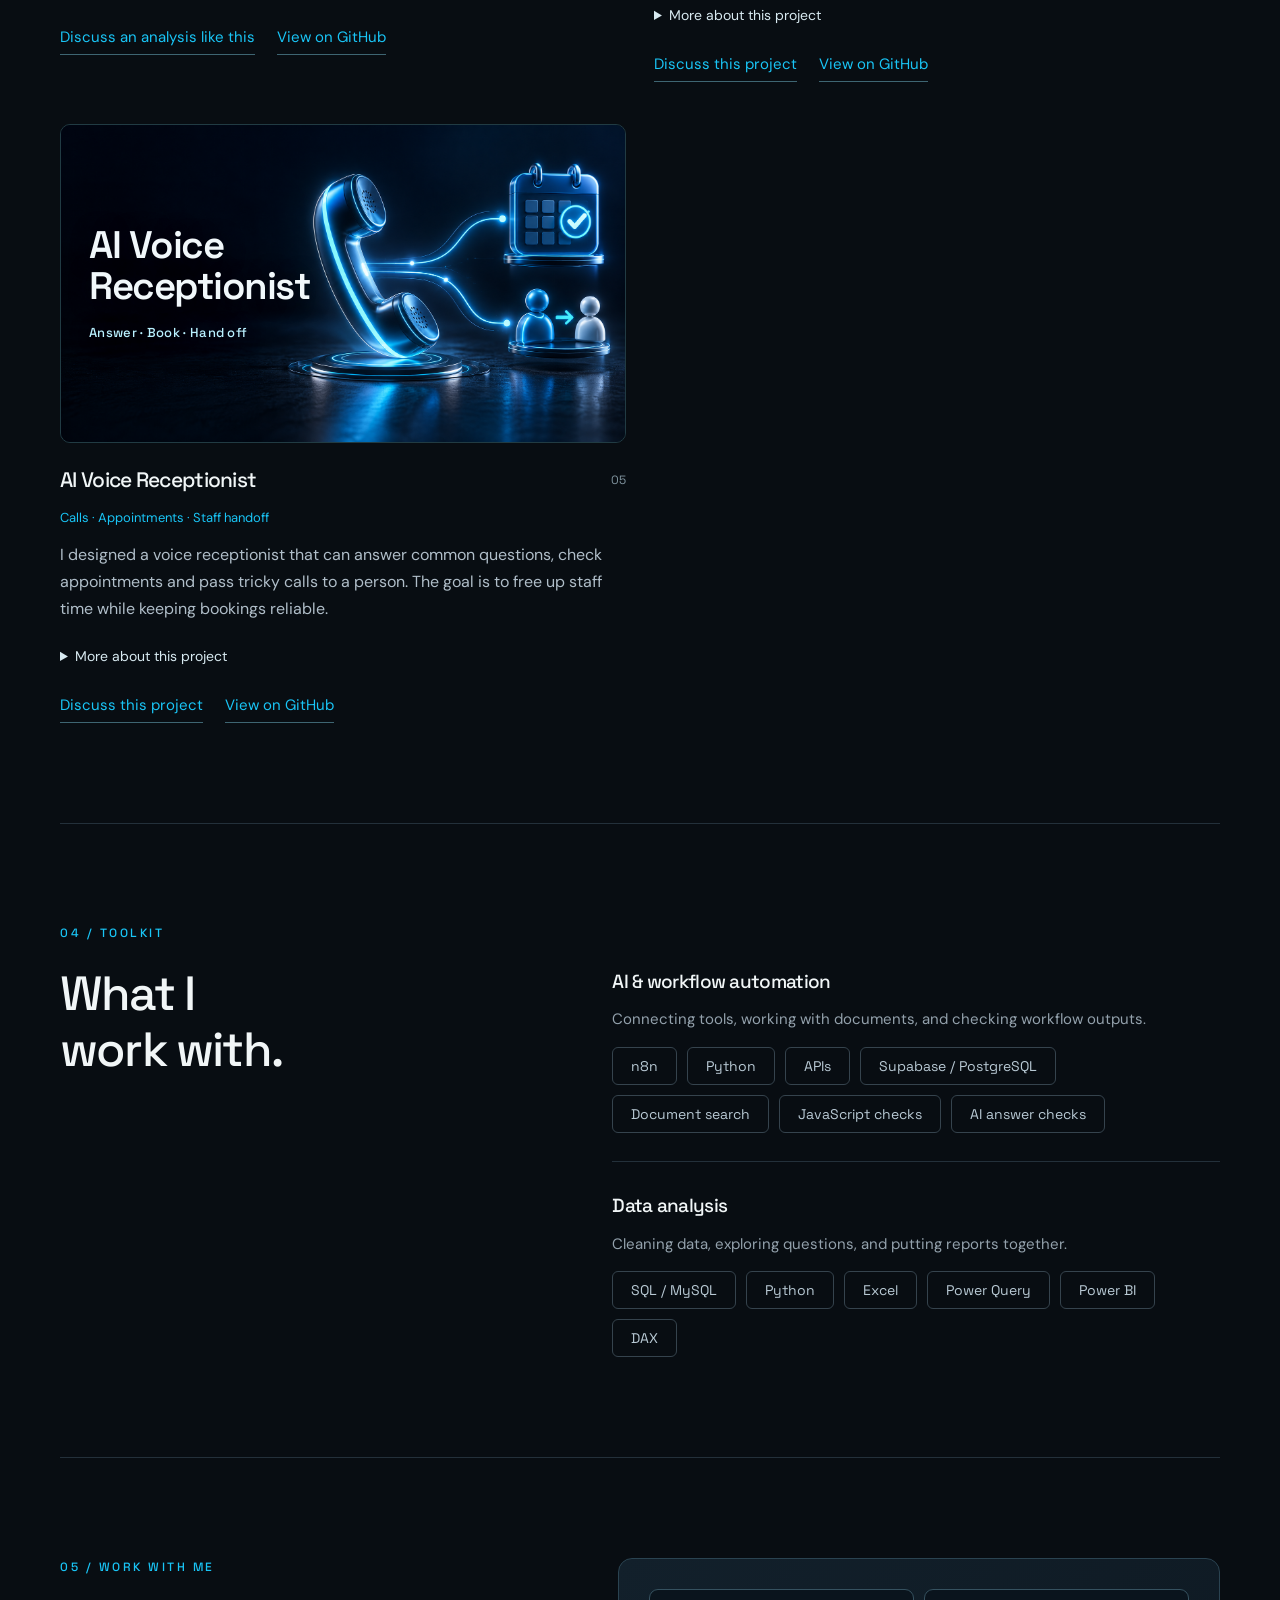
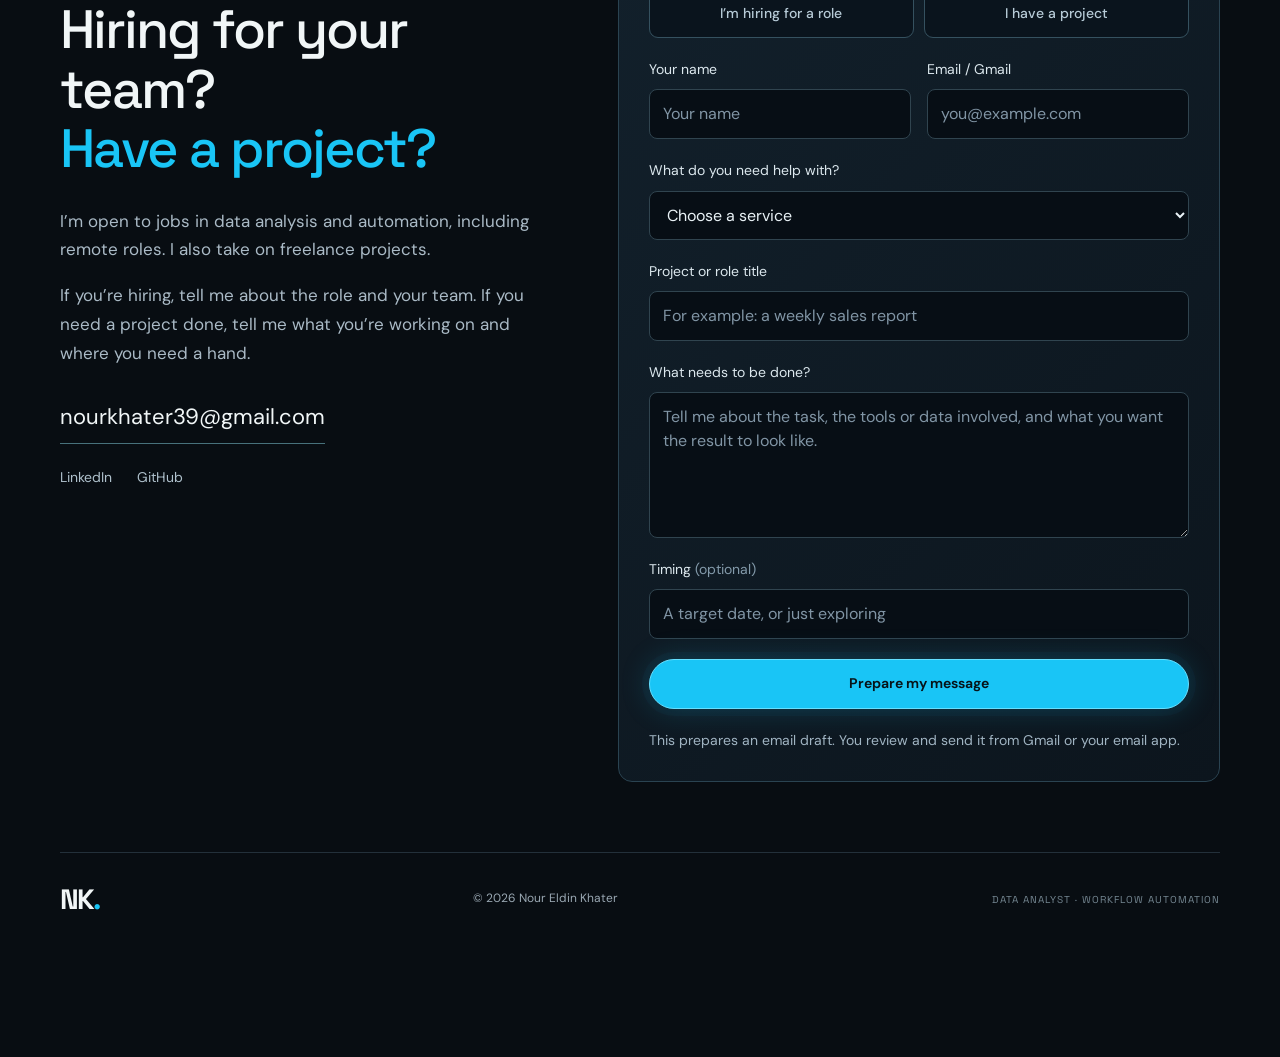
==== commit d3caa474: "Simplify project stories and remove regional labels" ====
--- a/index.html
+++ b/index.html
@@ -1,9 +1,9 @@
 <!doctype html>
 <html lang="en"><head><meta charset="UTF-8"><meta name="viewport" content="width=device-width, initial-scale=1"><meta name="theme-color" content="#080d12"><meta name="description" content="Nour Eldin Khater is a data analyst in 6th of October City, Giza, Egypt. I use SQL, Excel and Power BI to make data useful, and automate repeatable data workflows with n8n."><link rel="canonical" href="https://nour2303.github.io/"><meta property="og:type" content="website"><meta property="og:url" content="https://nour2303.github.io/"><meta property="og:title" content="Nour Eldin Khater | Data Analyst"><meta property="og:description" content="Data analysis, clear reports and practical workflow automation. Explore my work and get in touch."><meta property="og:image" content="https://nour2303.github.io/assets/img/nour-portrait.jpeg"><meta property="og:image:width" content="600"><meta property="og:image:height" content="600"><meta property="og:image:alt" content="Portrait of Nour Eldin Khater"><meta name="twitter:card" content="summary"><title>Nour Eldin Khater | Data Analyst &amp; Workflow Automation</title><link rel="icon" type="image/svg+xml" href="data:image/svg+xml,%3Csvg xmlns='http://www.w3.org/2000/svg' viewBox='0 0 64 64'%3E%3Crect width='64' height='64' rx='16' fill='%23080d12'/%3E%3Cpath d='M18 46V18l28 28V18' fill='none' stroke='%2344d9ee' stroke-width='6'/%3E%3C/svg%3E"><link rel="stylesheet" href="style.css"><link rel="stylesheet" href="content.css"></head>
 <body><a class="skip" href="#main">Skip to content</a><header><nav class="wrap" aria-label="Main navigation"><a href="#home" class="brand"><span class="monogram">NK<span>.</span></span><span>Nour Eldin Khater</span></a><div class="nav-links"><a href="#about">About</a><a href="#expertise">Expertise</a><a href="#work">Work</a></div><div class="nav-actions"><a class="nav-cv" href="Nour-Khater-CV.pdf" download="Nour-Khater-CV.pdf" aria-label="Download CV as PDF">Download CV</a><a class="nav-contact" href="#contact">Hire me</a></div></nav></header>
-<main id="main"><section class="hero wrap" id="home"><div class="eyebrow"><span class="short-line"></span> DATA ANALYST · WORKFLOW AUTOMATION</div><h1>Clearer data.<br><span>Less busywork.</span></h1><p class="hero-copy">I’m Nour, a data analyst. I turn messy data into useful reports<br>and automate repeatable data workflows with n8n.</p><p class="audience-note">Open to job opportunities, remote roles and freelance projects.</p><div class="hero-actions"><a class="button primary" href="#work">Explore my work</a><a class="button secondary" href="#about">Meet Nour</a></div><div class="hero-bottom"><div><span class="small-label">BASED IN</span><span>6th of October City, Giza, Egypt</span></div><a href="#expertise" class="explore">SCROLL TO EXPLORE <span class="scroll-track" aria-hidden="true"></span></a><div class="hero-index"><span>01 /</span> ANALYSE<br><span>02 /</span> AUTOMATE</div></div><div class="hero-orbit" aria-hidden="true"></div></section>
-<section class="expertise section wrap" id="expertise"><div class="section-heading"><div><p class="eyebrow">01 / EXPERTISE</p><h2>What I can<br>help with.</h2></div><p class="section-note">A clearer report, a cleaner dataset,<br>or one less task to do by hand.</p></div><div class="expertise-grid"><article class="expertise-card analysis"><div class="card-top"><span class="small-label">MAKE DATA MEANINGFUL</span><span class="card-number">01</span></div><div class="chart" role="img" aria-label="Abstract data analysis chart, decorative"><span style="--height:30%"></span><span style="--height:46%"></span><span style="--height:38%"></span><span style="--height:65%"></span><span style="--height:53%"></span><span style="--height:83%"></span><span style="--height:72%"></span><span style="--height:100%"></span></div><h3>Data Analysis</h3><p class="placeholder">I use SQL, Excel and Power BI to clean up messy data and make reports easier to use. My projects look at sales, profitability, cancellations and returns.</p><a href="#work" class="text-link" data-select="analysis">Explore data analysis</a></article><article class="expertise-card automation"><div class="card-top"><span class="small-label">BUILD BETTER WORKFLOWS</span><span class="card-number">02</span></div><div class="flow" aria-label="Workflow illustration: input, AI, action"><div class="flow-node">Input</div><span class="connector"></span><div class="flow-node ai-node">AI</div><span class="connector"></span><div class="flow-node">Action</div></div><h3>AI Automation</h3><p class="placeholder">I build n8n workflows that connect tools and answer questions from documents. I’m also developing one that turns web research into a report. I add checks so the outputs can be reviewed.</p><a href="#work" class="text-link" data-select="automation">Explore automation</a></article></div></section>
+<main id="main"><section class="hero wrap" id="home"><div class="eyebrow"><span class="short-line"></span> DATA ANALYST · WORKFLOW AUTOMATION</div><h1>Clearer data.<br><span>Less busywork.</span></h1><p class="hero-copy">I’m Nour, a data analyst. I turn messy data into clear reports<br>and build tools that handle repeat work.</p><p class="audience-note">Open to job opportunities, remote roles and freelance projects.</p><div class="hero-actions"><a class="button primary" href="#work">Explore my work</a><a class="button secondary" href="#about">Meet Nour</a></div><div class="hero-bottom"><div><span class="small-label">BASED IN</span><span>6th of October City, Giza, Egypt</span></div><a href="#expertise" class="explore">SCROLL TO EXPLORE <span class="scroll-track" aria-hidden="true"></span></a><div class="hero-index"><span>01 /</span> ANALYSE<br><span>02 /</span> AUTOMATE</div></div><div class="hero-orbit" aria-hidden="true"></div></section>
+<section class="expertise section wrap" id="expertise"><div class="section-heading"><div><p class="eyebrow">01 / EXPERTISE</p><h2>What I can<br>help with.</h2></div><p class="section-note">A clearer report, a cleaner dataset,<br>or one less task to do by hand.</p></div><div class="expertise-grid"><article class="expertise-card analysis"><div class="card-top"><span class="small-label">MAKE DATA MEANINGFUL</span><span class="card-number">01</span></div><div class="chart" role="img" aria-label="Simple rising bar chart"><span style="--height:30%"></span><span style="--height:46%"></span><span style="--height:38%"></span><span style="--height:65%"></span><span style="--height:53%"></span><span style="--height:83%"></span><span style="--height:72%"></span><span style="--height:100%"></span></div><h3>Data Analysis</h3><p class="placeholder">I use SQL, Excel and Power BI to tidy data and make clear reports. My projects look at sales, profit, cancelled orders and returns.</p><a href="#work" class="text-link" data-select="analysis">Explore data analysis</a></article><article class="expertise-card automation"><div class="card-top"><span class="small-label">BUILD BETTER WORKFLOWS</span><span class="card-number">02</span></div><div class="flow" aria-label="Workflow illustration: input, AI, action"><div class="flow-node">Input</div><span class="connector"></span><div class="flow-node ai-node">AI</div><span class="connector"></span><div class="flow-node">Action</div></div><h3>AI Automation</h3><p class="placeholder">I use n8n to connect tools and handle repeat tasks. One project answers questions from company files. I am also building a workflow that helps turn web research into a report.</p><a href="#work" class="text-link" data-select="automation">Explore automation</a></article></div></section>
 <section class="about section wrap" id="about"><div class="identity-panel"><p class="eyebrow">A LITTLE ABOUT ME</p><span class="identity-monogram" aria-hidden="true">NK<span>.</span></span><h3>Nour Eldin<br>Khater</h3><p>Data Analyst &amp;<br>Workflow Automation</p><div class="identity-location">6th of October City, Giza, Egypt</div></div><div class="about-copy"><p class="eyebrow">02 / ABOUT ME</p><h2>I like figuring out<br><span>how things work.</span></h2><p>I studied Management Information Systems, which brought together the two sides I’m interested in: business and technology.</p><p>During my internship at IDSC, I worked with government data and prepared reports for people who didn’t spend their day in spreadsheets. That’s still what I care about: making the work useful to the person who needs it.</p><p>I also build n8n workflows that connect documents, databases and other tools. They can automate repeatable data tasks as well as everyday admin work. I’m open to job opportunities, remote roles and freelance projects where I can put both interests to use.</p><div class="about-facts"><div><span class="small-label">EDUCATION</span><p>BBA in Management Information Systems · 2021 to 2025</p><span class="muted">MSA University &amp; University of Bedfordshire, UK</span></div><div><span class="small-label">LANGUAGES</span><p>Arabic · Native &nbsp; / &nbsp; English · Professional working proficiency</p></div></div></div><div class="experience-list"><h3>Where I’ve worked and trained</h3><article><span>FREELANCE</span><div><h4>Data Analysis &amp; Automation</h4><p>I also do freelance work in data analysis and automation. I help with reports, dashboards and n8n workflows, starting with what needs to be done and how I can make it easier.</p></div></article><article><span>JAN TO FEB 2026</span><div><h4>Data Analyst Intern &amp; Policy Lab Trainee</h4><p class="experience-company">IDSC · Cabinet of Ministers of Egypt</p><p>I cleaned and analysed government data with SQL, Excel and Power BI, and prepared reports for staff without a technical background. I received a Policy Lab certificate for distinguished performance and analytical contribution.</p></div></article><article><span>JUN TO JUL 2025</span><div><h4>Sales Trainee · Vesuvius Egypt</h4><p>I supported daily B2B sales and pipeline activities.</p></div></article><article><span>JAN TO FEB 2025</span><div><h4>IT Technical Support Trainee · PlastTec</h4><p>I helped log and troubleshoot hardware and software issues.</p></div></article></div></section>
-<section class="work section wrap" id="work"><div class="section-heading"><div><p class="eyebrow">03 / SELECTED WORK</p><h2>Things I’ve<br>worked on.</h2></div><p class="section-note">A closer look at my analytics<br>and automation projects.</p></div><div class="filter-row" role="group" aria-label="Filter projects"><button type="button" class="active" data-filter="all" aria-pressed="true">All work <span>05</span></button><button type="button" data-filter="automation" aria-pressed="false">AI Automation</button><button type="button" data-filter="analysis" aria-pressed="false">Data Analysis</button></div><p class="sr-only" id="filter-status" aria-live="polite">Showing 5 projects</p><div class="project-grid"><article class="project" data-category="analysis"><a class="project-preview image-preview" href="#contact" data-analysis-project="Sales Analysis" aria-label="Discuss Sales Analysis" style="aspect-ratio:1600/900"><img src="images/sales-profitability-summary.png" alt="Portfolio summary of verified sales: 51% margin at full price versus 31% with discounts over 15%, with a note to review discount policy" loading="lazy" decoding="async" width="1600" height="900" style="aspect-ratio:1600/900"></a><div class="project-meta"><h3>Sales Analysis</h3><span>01</span></div><p class="project-tags">Excel · Data quality · Profitability</p><p class="project-description">I checked the data first, then used Excel to compare product margins and see what deep discounts did to profit.</p><details class="project-details"><summary>More about this project</summary><h4>Can we trust the numbers?</h4><p>The project started with about 113,000 sales records and a simple question: which products make money, and how do discounts affect profit?</p><p>Before answering that, I noticed repeating patterns that didn’t look right. Comparing the rows revealed fabricated copies of genuine records with changed values. Almost half the dataset was affected.</p><p>I flagged those records and kept them out of the calculations instead of deleting them. This kept the original data available so someone else could review the checks and follow the analysis.</p><h4>Discounts were quietly eating into profit</h4><p>After separating the reliable data, I found that profit margins were <strong>51% on full-price sales, compared with 31% on deeply discounted sales</strong>. Selling more through discounts did not necessarily mean making better returns.</p><p>Helmets also stood out, with a margin of around <strong>59%</strong>. The more expensive products weren’t always the ones with the strongest margins.</p><h4>What this helps a business decide</h4><p>The dashboard helps stakeholders see which products offer stronger margins and where discounts deserve a closer look. It gives them a clearer starting point for pricing and product decisions.</p><p>I built the checks, calculations and interactive dashboard in Excel using formulas, so the results can be traced back to the underlying records.</p></details><div class="project-actions"><a class="text-link workflow-cta" href="#contact" data-analysis-project="Sales Analysis">Discuss an analysis like this</a><a class="text-link workflow-cta" href="https://github.com/nour2303/sales-profitability-analysis" target="_blank" rel="noopener noreferrer">View on GitHub</a></div></article><article class="project" data-category="automation"><a class="project-preview image-preview" href="#contact" data-workflow="Firm Assistant" aria-label="Discuss Firm Assistant"><img src="images/firm-assistant.png" alt="Firm Assistant. Ask your company’s documents and data. An AI hub connects documents, a database and questions." loading="lazy" decoding="async" width="1672" height="941"></a><div class="project-meta"><h3>Firm Assistant</h3><span>02</span></div><p class="project-tags">n8n · RAG · Supabase / PostgreSQL</p><p class="project-description">Give your team a place to ask questions about company documents and database records. Firm Assistant connects those sources in one workflow, with routing and checks around how it handles each request.</p><details class="project-details"><summary>More about this project</summary><p>Company answers often sit in separate documents and database tables. Finding one can mean searching through files or asking someone to pull the right record.</p><p>In this personal project, I built a workflow that takes a question, chooses whether to search documents or read the database, and returns an answer in one place. It logs requests, checks its answers against test questions, and blocks requests it should not handle. Database queries are limited to reading data.</p><p>The point is to make routine questions easier to handle while keeping a way to check where an answer came from. A team would still need to review the workflow and its access rules before using it with real company data.</p></details><div class="project-actions"><a class="text-link workflow-cta" href="#contact" data-workflow="Firm Assistant">Discuss this workflow</a><a class="text-link workflow-cta" href="https://github.com/nour2303/firm-assistant" target="_blank" rel="noopener noreferrer">View on GitHub</a></div></article><article class="project" data-category="analysis"><a class="project-preview image-preview" href="#contact" data-analysis-project="E-commerce Sales Analysis" aria-label="Discuss E-commerce Sales Analysis" style="aspect-ratio:1600/900"><img src="images/ecommerce-executive-summary.png" alt="Portfolio summary of e-commerce revenue: a decline over three months, cancelled and returned order value, and areas to investigate" loading="lazy" decoding="async" width="1600" height="900" style="aspect-ratio:1600/900"></a><div class="project-meta"><h3>E-commerce Sales Analysis</h3><span>03</span></div><p class="project-tags">SQL · Power BI · Sales performance</p><p class="project-description">I used SQL and Power BI to find what drove falling sales, where cancelled orders created risk, and which areas still grew.</p><details class="project-details"><summary>More about this project</summary><h4>Sales were falling—but where was the problem?</h4><p>I analyzed over <strong>131,000 sales records</strong> to understand why revenue was falling, how much potential revenue was tied to cancelled and returned orders, and where the business still had room to grow.</p><p>I cleaned the data in SQL, removed duplicates and empty records, and checked the dashboard calculations against the SQL results. I then built a two-page Power BI dashboard and a stakeholder report with suggested actions.</p><h4>One category explained most of the decline</h4><p>Revenue fell each month across the three-month period. One category accounted for about <strong>81% of that decline</strong>, making it the clearest place to start investigating.</p><p>The business also depended heavily on a small part of its range: <strong>three categories generated 91% of revenue</strong>. That meant a slowdown in one major category could have a large effect on total sales.</p><h4>Cancellations and returns added up</h4><p>About <strong>INR 8.3 million in potential revenue</strong> was tied to cancelled and returned or lost orders. This was money associated with orders that did not become completed sales—not money recovered through the project.</p><p>I also found regions with higher cancellation rates, helping stakeholders narrow down where to investigate delivery, order handling or customer issues.</p><h4>There were growth opportunities too</h4><p>While most categories declined, one clothing category grew by <strong>27%</strong>. Business customers also placed higher-value orders and cancelled less often than individual customers.</p><p>These findings gave stakeholders areas worth exploring alongside the problems: support the growing category, understand what business customers need, and investigate the biggest sources of lost sales.</p><h4>What this helps a business decide</h4><p>The dashboard shows where sales are falling, where cancellations are concentrated and which parts of the business are growing. The report connects those findings to practical next steps.</p><p>This project measures revenue and order performance. Cost data wasn’t available, so it does not measure profit.</p></details><div class="project-actions"><a class="text-link workflow-cta" href="#contact" data-analysis-project="E-commerce Sales Analysis">Discuss an analysis like this</a><a class="text-link workflow-cta" href="https://github.com/nour2303/ecommerce-sales-analysis" target="_blank" rel="noopener noreferrer">View on GitHub</a></div></article><article class="project" data-category="automation"><a class="project-preview image-preview" href="#contact" data-workflow="Research &amp; Report Automation" aria-label="Discuss Research &amp; Report Automation"><img src="images/research-to-report.png" alt="Illustrated concept for a research workflow linking web sources, checks and a PDF report" loading="lazy" decoding="async" width="1672" height="941"></a><div class="project-meta"><h3>Research & Report Automation</h3><span>04</span></div><p class="project-tags">n8n · APIs · JavaScript · PDF reports</p><p class="project-description">I’m refining a workflow to gather web sources and turn research into a sourced PDF report. The public repository shows the workflow design and its current limits.</p><details class="project-details"><summary>More about this project</summary><p>A useful research report takes more than a quick web search. Someone has to gather sources, compare what they say, make charts when needed, and put everything into a document people can read.</p><p>I put together separate research, analysis and writing workflows to handle those steps. The design keeps source links with the material and includes checks for quotations before a PDF is shared.</p><p>The public files are a sanitized snapshot. They have not been imported and run end to end since publication, so I’m still checking how the full workflow performs. Any report it produces would need a person to review the sources, figures and final PDF.</p></details><div class="project-actions"><a class="text-link workflow-cta" href="#contact" data-workflow="Research &amp; Report Automation">Discuss this project</a><a class="text-link workflow-cta" href="https://github.com/nour2303/research-automation" target="_blank" rel="noopener noreferrer">View on GitHub</a></div></article><article class="project" data-category="automation"><a class="project-preview image-preview voice-preview" href="#contact" data-voice-service aria-label="Discuss AI Voice Receptionist"><img src="images/voice-receptionist.png" alt="Illustrative phone linked to a calendar and human handoff" loading="lazy" decoding="async" width="1672" height="941"><span class="voice-preview-copy" aria-hidden="true"><strong>AI Voice<br>Receptionist</strong><span>Answer · Book · Hand off</span></span></a><div class="project-meta"><h3>AI Voice Receptionist</h3><span>05</span></div><p class="project-tags">Voice AI · Booking · Human handoff</p><p class="project-description">I designed a voice receptionist workflow for a small service business to handle common questions, check appointments, and pass calls to a person. It aims to save front-desk time while keeping bookings reliable.</p><details class="project-details"><summary>More about this project</summary><p>Service businesses can spend a lot of time answering the same questions and checking calendars during calls. I designed a flow to use company information for routine answers, check appointment availability, prepare a call summary, and hand a caller to a person when needed.</p><p>A booking should only be confirmed after the calendar action succeeds. If information is missing, the calendar fails, or a person cannot take the call, the receptionist should take a message rather than invent an answer or appointment.</p><p>The acceptance plan covers 10 to 15 caller scenarios, including booking conflicts, repeat requests, calendar failures, an unavailable human, and callers changing their minds. The business aim is less routine call handling and more reliable bookings; time and cost savings have not been measured.</p></details><div class="project-actions"><a class="text-link workflow-cta" href="#contact" data-voice-service>Discuss this project</a><a class="text-link workflow-cta" href="https://github.com/nour2303/nile-auto-ai-voice-receptionist" target="_blank" rel="noopener noreferrer">View on GitHub</a></div></article></div></section>
-<section class="skills section wrap"><p class="eyebrow">04 / TOOLKIT</p><div class="toolkit-inner"><h2>What I<br>work with.</h2><div class="toolkit-groups"><div><h3>AI &amp; workflow automation</h3><p class="placeholder">Connecting tools, working with documents, and checking workflow outputs.</p><div class="skill-slots"><span>n8n</span><span>Python</span><span>APIs</span><span>Supabase / PostgreSQL</span><span>RAG</span><span>JavaScript checks</span><span>LLMOps &amp; evals</span></div></div><div><h3>Data analysis</h3><p class="placeholder">Cleaning data, exploring questions, and putting reports together.</p><div class="skill-slots"><span>SQL / MySQL</span><span>Python</span><span>Excel</span><span>Power Query</span><span>Power BI</span><span>DAX</span></div></div></div></div></section>
+<section class="work section wrap" id="work"><div class="section-heading"><div><p class="eyebrow">03 / SELECTED WORK</p><h2>Things I’ve<br>worked on.</h2></div><p class="section-note">A closer look at my analytics<br>and automation projects.</p></div><div class="filter-row" role="group" aria-label="Filter projects"><button type="button" class="active" data-filter="all" aria-pressed="true">All work <span>05</span></button><button type="button" data-filter="automation" aria-pressed="false">AI Automation</button><button type="button" data-filter="analysis" aria-pressed="false">Data Analysis</button></div><p class="sr-only" id="filter-status" aria-live="polite">Showing 5 projects</p><div class="project-grid"><article class="project" data-category="analysis"><a class="project-preview image-preview" href="#contact" data-analysis-project="Sales Analysis" aria-label="Discuss Sales Analysis" style="aspect-ratio:1600/900"><img src="images/sales-profit-summary.svg" alt="Portfolio summary showing 51% profit margin on full price sales and 31% on sales with discounts above 15%" loading="lazy" decoding="async" width="1600" height="900" style="aspect-ratio:1600/900"></a><div class="project-meta"><h3>Sales Analysis</h3><span>01</span></div><p class="project-tags">Excel · Sales data · Profit</p><p class="project-description">I checked the sales records, then used Excel to see which products kept more profit and how discounts affected it.</p><details class="project-details"><summary>More about this project</summary><h4>Can we trust the numbers?</h4><p>I started with about 113,000 sales records to find which products earned more profit and how discounts affected it.</p><p>First, I found rows that copied real sales but changed the numbers. Almost half the data was affected.</p><p>I marked those rows and left them out of the calculations. I kept them in the file so another person could check my work.</p><h4>What discounts showed</h4><p>Full price sales had a <strong>51% profit margin</strong>. Sales with discounts above 15% had a <strong>31% margin</strong>. That makes large discounts worth a closer look.</p><p>Helmets had a margin of about <strong>59%</strong>. A higher price did not always mean a higher profit margin.</p><h4>Why it matters</h4><p>The Excel report shows which products kept more profit and where discounts reduced it. That gives a business a place to start when reviewing prices.</p><p>I built the checks and report in Excel. The numbers can be traced back to the sales records.</p></details><div class="project-actions"><a class="text-link workflow-cta" href="#contact" data-analysis-project="Sales Analysis">Discuss an analysis like this</a><a class="text-link workflow-cta" href="https://github.com/nour2303/sales-profitability-analysis" target="_blank" rel="noopener noreferrer">View on GitHub</a></div></article><article class="project" data-category="automation"><a class="project-preview image-preview" href="#contact" data-workflow="Firm Assistant" aria-label="Discuss Firm Assistant"><img src="images/firm-assistant.png" alt="Firm Assistant. Ask your company’s documents and data. An AI hub connects documents, a database and questions." loading="lazy" decoding="async" width="1672" height="941"></a><div class="project-meta"><h3>Firm Assistant</h3><span>02</span></div><p class="project-tags">n8n · Company files · Database</p><p class="project-description">Firm Assistant brings company files and database records together, so a team can ask a question in one place. It checks where to look before answering.</p><details class="project-details"><summary>More about this project</summary><p>Company answers can be spread across files and databases. Staff may have to search several places or ask someone else to find a record.</p><p>In this personal project, I built a workflow that decides where to look, reads the right source and gives an answer. It records each request, checks answers with sample questions and refuses requests it should not handle. It can read database records but cannot change them.</p><p>The aim is to make routine questions easier to handle. Before using it with real company data, a team would need to check the answers and who can access each source.</p></details><div class="project-actions"><a class="text-link workflow-cta" href="#contact" data-workflow="Firm Assistant">Discuss this workflow</a><a class="text-link workflow-cta" href="https://github.com/nour2303/firm-assistant" target="_blank" rel="noopener noreferrer">View on GitHub</a></div></article><article class="project" data-category="analysis"><a class="project-preview image-preview" href="#contact" data-analysis-project="Online Sales Analysis" aria-label="Discuss Online Sales Analysis" style="aspect-ratio:1600/900"><img src="images/online-sales-summary.svg" alt="Portfolio summary showing sales fell 20.6%, one product group made up 81% of the drop and one clothing group grew 27%" loading="lazy" decoding="async" width="1600" height="900" style="aspect-ratio:1600/900"></a><div class="project-meta"><h3>Online Sales Analysis</h3><span>03</span></div><p class="project-tags">SQL · Power BI · Sales trends</p><p class="project-description">I used SQL and Power BI to see why sales fell, where cancelled orders were a problem and which products still grew.</p><details class="project-details"><summary>More about this project</summary><h4>Where were sales falling?</h4><p>I looked at over <strong>131,000 sales records</strong> to find out why sales fell, which orders did not complete and where the business still had room to grow.</p><p>I removed repeated and empty entries with SQL. I then checked that the numbers in my Power BI report matched the cleaned data.</p><h4>One product group stood out</h4><p>Sales fell each month. One product group made up about <strong>81% of the drop</strong>, making it the first place to investigate.</p><p>Three product groups made up <strong>91% of sales value</strong>. A slowdown in one of them could have a big effect on the whole business.</p><h4>Cancelled and returned orders</h4><p>Some orders were cancelled or returned before becoming completed sales. I also found locations with more cancelled orders. That gives the business a clearer place to look for delivery or order problems.</p><h4>There was growth too</h4><p>One clothing group grew by <strong>27%</strong> while most groups fell. Business customers also placed larger orders and cancelled less often than individual customers.</p><p>These findings point to useful next steps: look into the biggest drop, check why orders are cancelled and learn from the groups that are growing.</p><h4>Why it matters</h4><p>The Power BI report shows where sales fell, where orders were cancelled and which parts of the business grew.</p><p>Cost data was not available, so this project does not measure profit.</p></details><div class="project-actions"><a class="text-link workflow-cta" href="#contact" data-analysis-project="Online Sales Analysis">Discuss an analysis like this</a><a class="text-link workflow-cta" href="https://github.com/nour2303/ecommerce-sales-analysis" target="_blank" rel="noopener noreferrer">View on GitHub</a></div></article><article class="project" data-category="automation"><a class="project-preview image-preview" href="#contact" data-workflow="Research &amp; Report Automation" aria-label="Discuss Research &amp; Report Automation"><img src="images/research-to-report.png" alt="Illustrated concept for a research workflow linking web sources, checks and a PDF report" loading="lazy" decoding="async" width="1672" height="941"></a><div class="project-meta"><h3>Research & Report Automation</h3><span>04</span></div><p class="project-tags">n8n · Web research · PDF reports</p><p class="project-description">I am building a workflow that finds web sources and puts them into a PDF report with links. The GitHub page shows what is ready and what still needs checking.</p><details class="project-details"><summary>More about this project</summary><p>Research reports take time. Someone has to find sources, compare what they say and put the results into a document.</p><p>I put together a workflow with separate steps for finding sources, reviewing them and writing the report. It is designed to keep links to the original sources and check quotations.</p><p>The GitHub files are copies with private settings removed. I have not run these public copies through a full report yet, so this is still being checked. A person would also need to review any finished PDF before sharing it.</p></details><div class="project-actions"><a class="text-link workflow-cta" href="#contact" data-workflow="Research &amp; Report Automation">Discuss this project</a><a class="text-link workflow-cta" href="https://github.com/nour2303/research-automation" target="_blank" rel="noopener noreferrer">View on GitHub</a></div></article><article class="project" data-category="automation"><a class="project-preview image-preview voice-preview" href="#contact" data-voice-service aria-label="Discuss AI Voice Receptionist"><img src="images/voice-receptionist.png" alt="Illustration of a phone, calendar and staff handoff" loading="lazy" decoding="async" width="1672" height="941"><span class="voice-preview-copy" aria-hidden="true"><strong>AI Voice<br>Receptionist</strong><span>Answer · Book · Hand off</span></span></a><div class="project-meta"><h3>AI Voice Receptionist</h3><span>05</span></div><p class="project-tags">Calls · Appointments · Staff handoff</p><p class="project-description">I designed a voice receptionist that can answer common questions, check appointments and pass tricky calls to a person. The goal is to free up staff time while keeping bookings reliable.</p><details class="project-details"><summary>More about this project</summary><p>Small service businesses often spend staff time answering the same questions and checking the calendar. I designed steps for routine answers, appointment checks, call summaries and passing a caller to a person when needed.</p><p>The receptionist should only confirm a booking after the calendar saves it. If information is missing, the calendar fails or a person cannot take the call, it should take a message instead of making up an answer.</p><p>The test plan includes 10 to 15 types of calls, such as booking conflicts, repeat requests, calendar failures and callers changing their minds. Time and cost savings have not been measured.</p></details><div class="project-actions"><a class="text-link workflow-cta" href="#contact" data-voice-service>Discuss this project</a><a class="text-link workflow-cta" href="https://github.com/nour2303/nile-auto-ai-voice-receptionist" target="_blank" rel="noopener noreferrer">View on GitHub</a></div></article></div></section>
+<section class="skills section wrap"><p class="eyebrow">04 / TOOLKIT</p><div class="toolkit-inner"><h2>What I<br>work with.</h2><div class="toolkit-groups"><div><h3>AI &amp; workflow automation</h3><p class="placeholder">Connecting tools, working with documents, and checking workflow outputs.</p><div class="skill-slots"><span>n8n</span><span>Python</span><span>APIs</span><span>Supabase / PostgreSQL</span><span>Document search</span><span>JavaScript checks</span><span>AI answer checks</span></div></div><div><h3>Data analysis</h3><p class="placeholder">Cleaning data, exploring questions, and putting reports together.</p><div class="skill-slots"><span>SQL / MySQL</span><span>Python</span><span>Excel</span><span>Power Query</span><span>Power BI</span><span>DAX</span></div></div></div></div></section>
 <section class="contact section wrap" id="contact"><div class="service-intro"><p class="eyebrow">05 / WORK WITH ME</p><h2>Hiring for your team?<br><span>Have a project?</span></h2><p>I’m open to jobs in data analysis and automation, including remote roles. I also take on freelance projects.</p><p>If you’re hiring, tell me about the role and your team. If you need a project done, tell me what you’re working on and where you need a hand.</p><a class="email-link" href="mailto:nourkhater39@gmail.com">nourkhater39@gmail.com</a><div class="service-socials"><a href="https://www.linkedin.com/in/nour-eldin-khater" target="_blank" rel="noopener noreferrer">LinkedIn</a><a href="https://github.com/nour2303" target="_blank" rel="noopener noreferrer">GitHub</a></div></div><form id="service-form" class="service-form"><div class="inquiry-paths" role="group" aria-label="Reason for getting in touch"><button type="button" data-inquiry="job" aria-pressed="false">I’m hiring for a role</button><button type="button" data-inquiry="project" aria-pressed="false">I have a project</button></div><div class="form-row"><label>Your name<input name="name" autocomplete="name" required maxlength="100" placeholder="Your name"></label><label>Email / Gmail<input type="email" name="email" autocomplete="email" required maxlength="254" placeholder="you@example.com"></label></div><label>What do you need help with?<select name="service" required aria-label="What do you need help with?"><option value="">Choose a service</option><option value="AI / n8n automation">AI / n8n automation</option><option value="AI voice receptionist">AI voice receptionist</option><option value="Data analysis">Data analysis</option><option value="Power BI or Excel dashboard">Power BI or Excel dashboard</option><option value="Automation + data analysis">Automation + data analysis</option><option value="Job opportunity">Job opportunity</option><option value="Something else / not sure yet">Something else / not sure yet</option></select></label><label><span id="project-label">Project or role title</span><input name="project" required maxlength="160" placeholder="For example: a weekly sales report"></label><label><span id="details-label">What needs to be done?</span><textarea name="details" required minlength="20" maxlength="4000" rows="5" placeholder="Tell me about the task, the tools or data involved, and what you want the result to look like."></textarea></label><label>Timing <span class="optional">(optional)</span><input name="timeline" maxlength="150" placeholder="A target date, or just exploring"></label><button type="submit" class="button primary">Prepare my message</button><p class="form-note">This prepares an email draft. You review and send it from Gmail or your email app.</p><noscript><p>Please email your project details to <a href="mailto:nourkhater39@gmail.com">nourkhater39@gmail.com</a>.</p></noscript><div id="inquiry-result" class="inquiry-result" hidden><p id="inquiry-status" role="status">Your draft is ready. Choose where to open it, then review and send.</p><div class="draft-actions"><a id="gmail-draft" class="button primary" target="_blank" rel="noopener noreferrer">Open in Gmail</a><a id="email-draft" class="button secondary">Open email app</a></div><details><summary>View or copy your message</summary><textarea id="draft-text" readonly rows="8" aria-label="Prepared inquiry"></textarea><button id="copy-inquiry" type="button" class="button secondary">Copy message</button><p id="copy-status" role="status"></p></details></div></form></section></main><footer class="wrap"><a class="monogram" href="#home" aria-label="Back to top">NK<span>.</span></a><p>© <span id="year">2026</span> Nour Eldin Khater</p><span class="footer-note">DATA ANALYST · WORKFLOW AUTOMATION</span></footer><script src="script.js"></script></body></html>
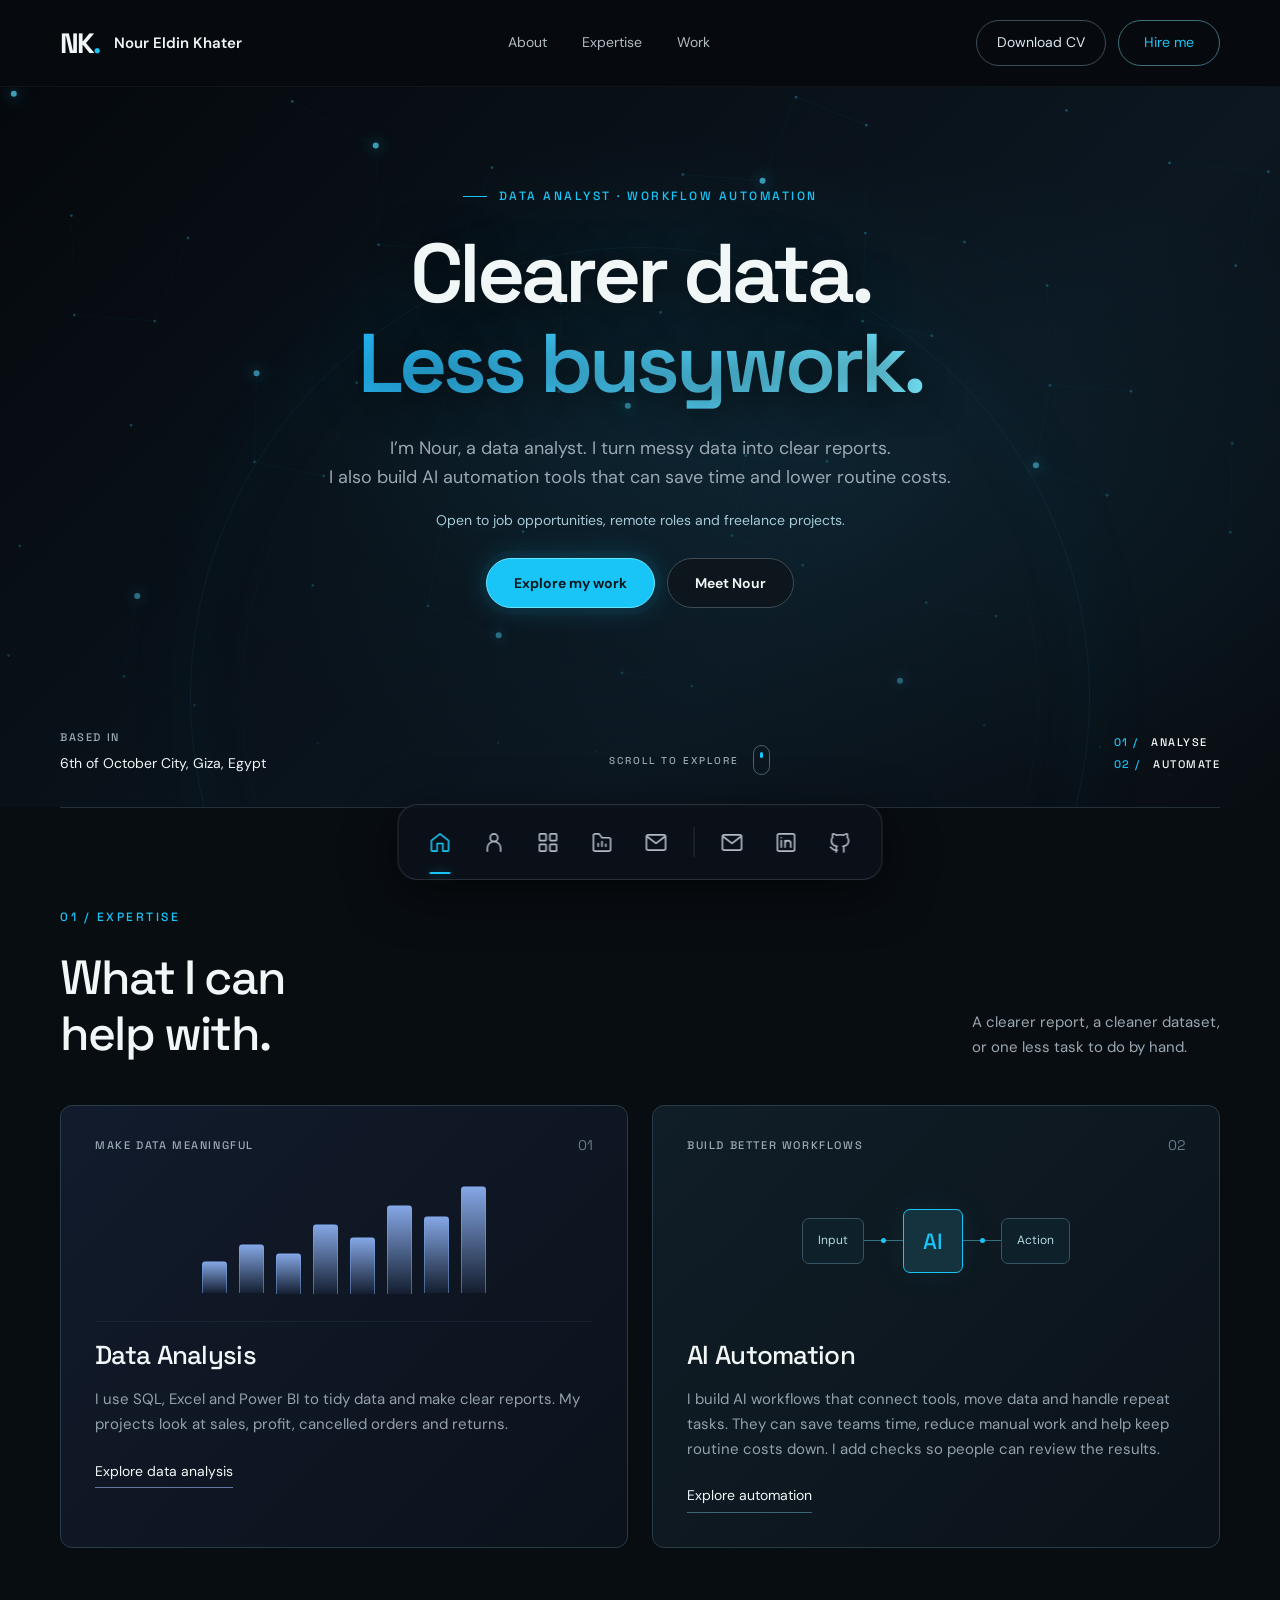
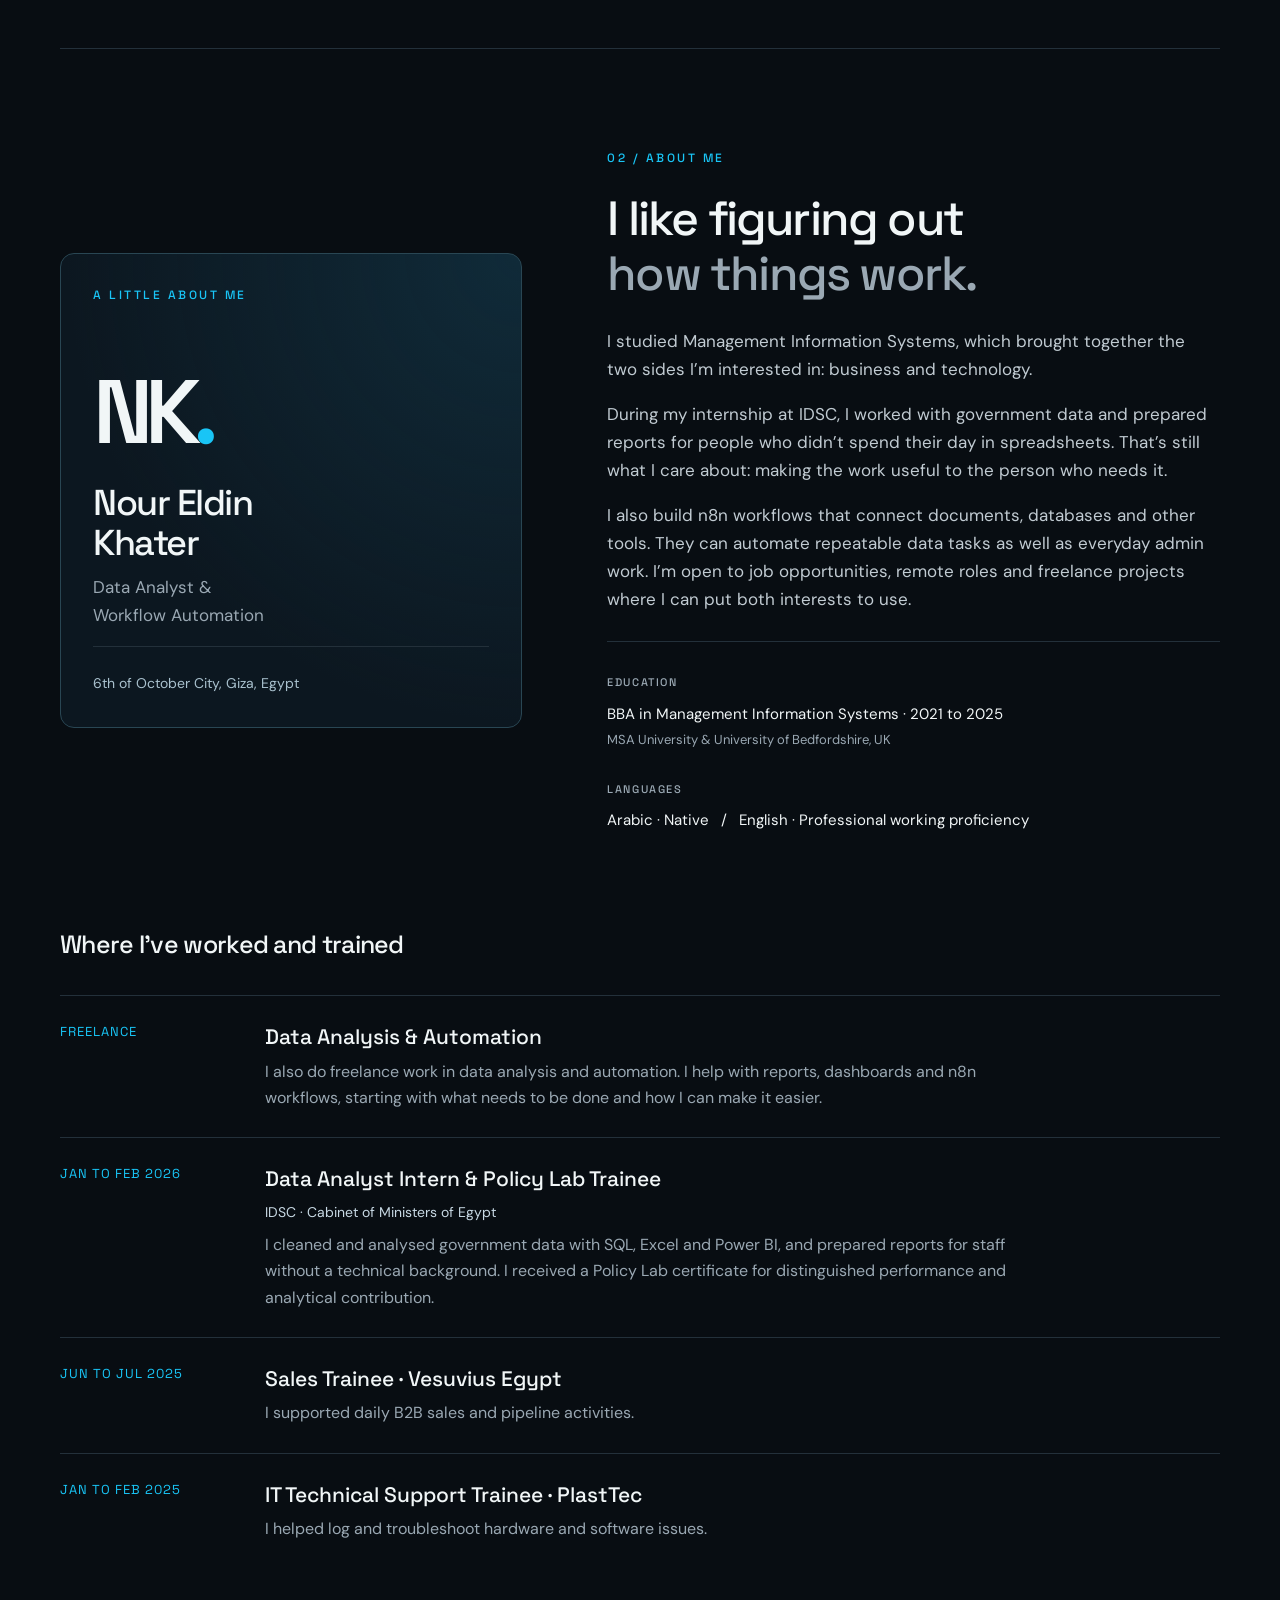
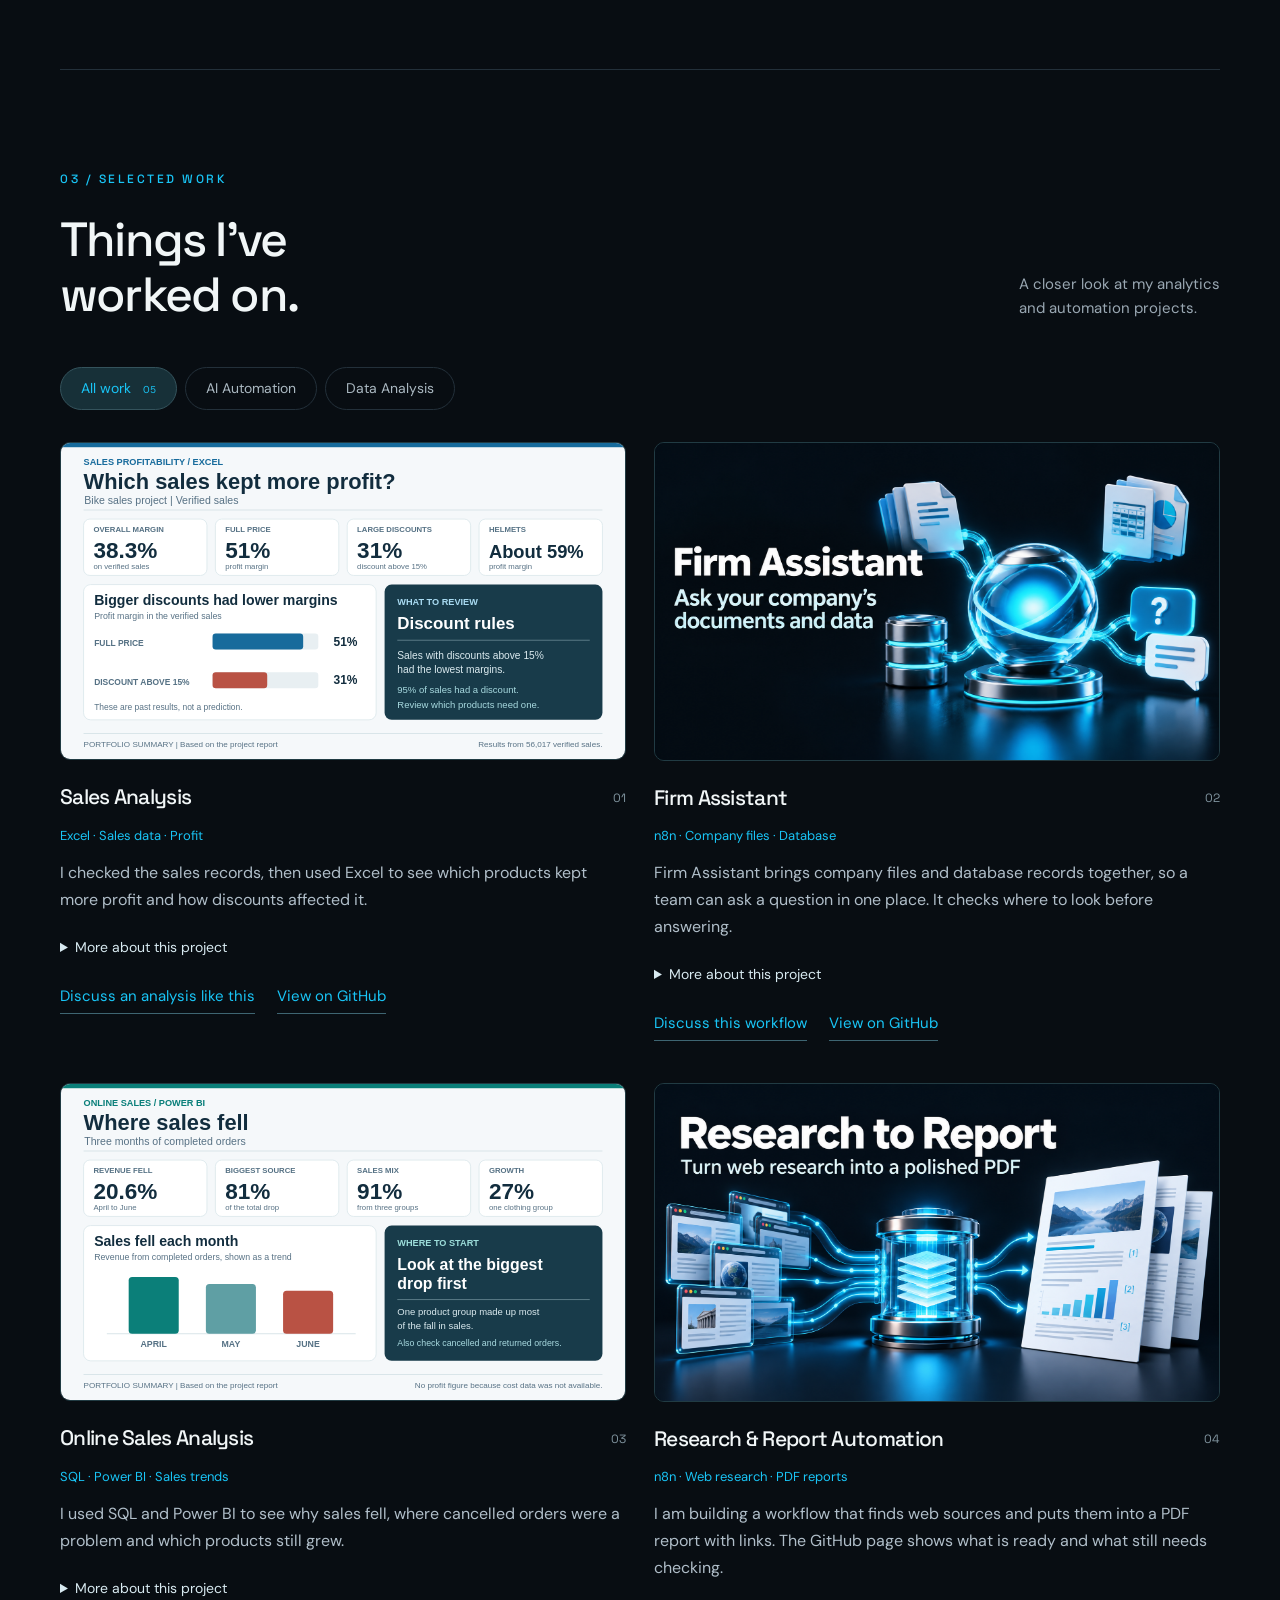
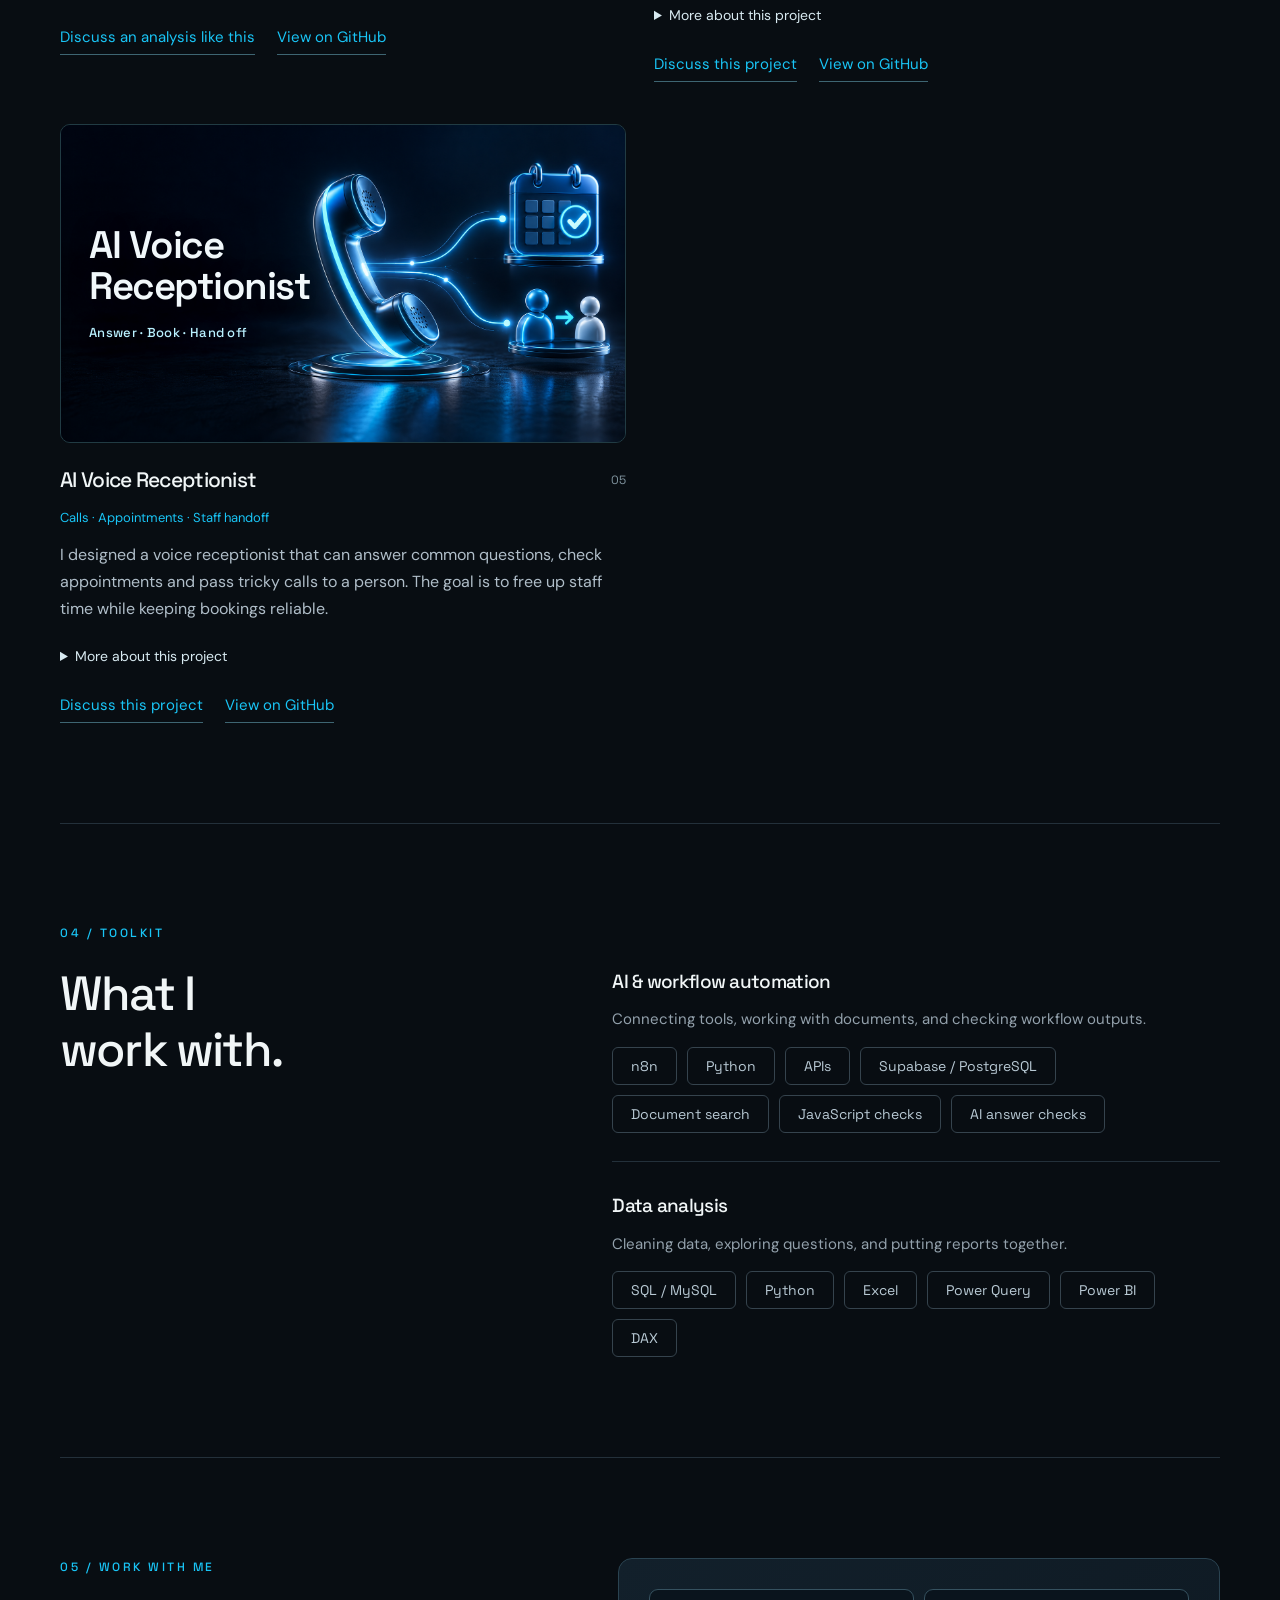
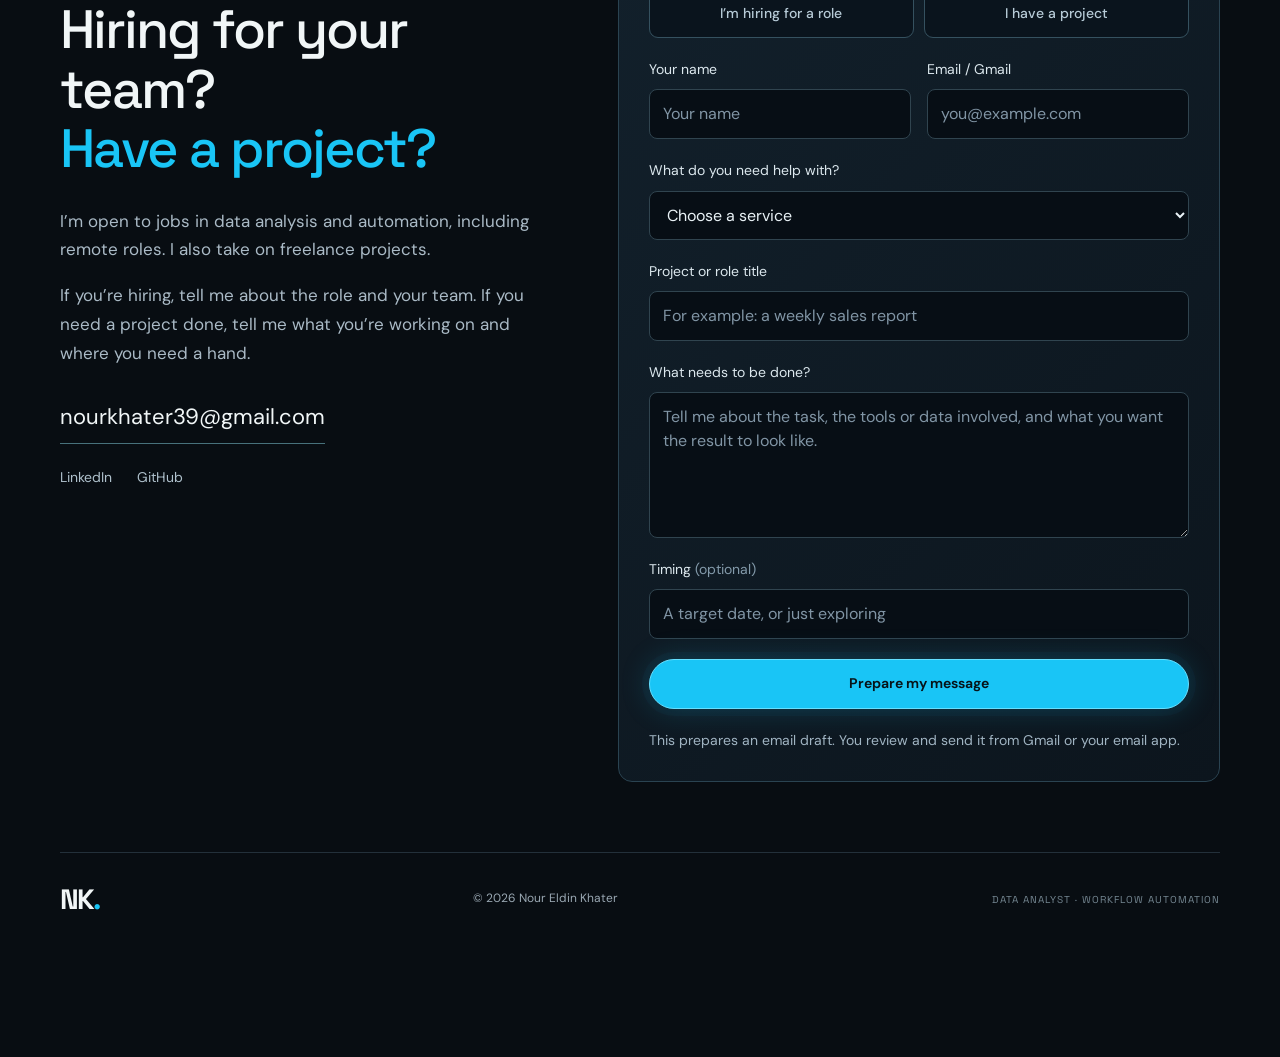
==== commit 6d7b30fd: "Clarify automation value in portfolio copy" ====
--- a/index.html
+++ b/index.html
@@ -1,8 +1,8 @@
 <!doctype html>
 <html lang="en"><head><meta charset="UTF-8"><meta name="viewport" content="width=device-width, initial-scale=1"><meta name="theme-color" content="#080d12"><meta name="description" content="Nour Eldin Khater is a data analyst in 6th of October City, Giza, Egypt. I use SQL, Excel and Power BI to make data useful, and automate repeatable data workflows with n8n."><link rel="canonical" href="https://nour2303.github.io/"><meta property="og:type" content="website"><meta property="og:url" content="https://nour2303.github.io/"><meta property="og:title" content="Nour Eldin Khater | Data Analyst"><meta property="og:description" content="Data analysis, clear reports and practical workflow automation. Explore my work and get in touch."><meta property="og:image" content="https://nour2303.github.io/assets/img/nour-portrait.jpeg"><meta property="og:image:width" content="600"><meta property="og:image:height" content="600"><meta property="og:image:alt" content="Portrait of Nour Eldin Khater"><meta name="twitter:card" content="summary"><title>Nour Eldin Khater | Data Analyst &amp; Workflow Automation</title><link rel="icon" type="image/svg+xml" href="data:image/svg+xml,%3Csvg xmlns='http://www.w3.org/2000/svg' viewBox='0 0 64 64'%3E%3Crect width='64' height='64' rx='16' fill='%23080d12'/%3E%3Cpath d='M18 46V18l28 28V18' fill='none' stroke='%2344d9ee' stroke-width='6'/%3E%3C/svg%3E"><link rel="stylesheet" href="style.css"><link rel="stylesheet" href="content.css"></head>
 <body><a class="skip" href="#main">Skip to content</a><header><nav class="wrap" aria-label="Main navigation"><a href="#home" class="brand"><span class="monogram">NK<span>.</span></span><span>Nour Eldin Khater</span></a><div class="nav-links"><a href="#about">About</a><a href="#expertise">Expertise</a><a href="#work">Work</a></div><div class="nav-actions"><a class="nav-cv" href="Nour-Khater-CV.pdf" download="Nour-Khater-CV.pdf" aria-label="Download CV as PDF">Download CV</a><a class="nav-contact" href="#contact">Hire me</a></div></nav></header>
-<main id="main"><section class="hero wrap" id="home"><div class="eyebrow"><span class="short-line"></span> DATA ANALYST · WORKFLOW AUTOMATION</div><h1>Clearer data.<br><span>Less busywork.</span></h1><p class="hero-copy">I’m Nour, a data analyst. I turn messy data into clear reports<br>and build tools that handle repeat work.</p><p class="audience-note">Open to job opportunities, remote roles and freelance projects.</p><div class="hero-actions"><a class="button primary" href="#work">Explore my work</a><a class="button secondary" href="#about">Meet Nour</a></div><div class="hero-bottom"><div><span class="small-label">BASED IN</span><span>6th of October City, Giza, Egypt</span></div><a href="#expertise" class="explore">SCROLL TO EXPLORE <span class="scroll-track" aria-hidden="true"></span></a><div class="hero-index"><span>01 /</span> ANALYSE<br><span>02 /</span> AUTOMATE</div></div><div class="hero-orbit" aria-hidden="true"></div></section>
-<section class="expertise section wrap" id="expertise"><div class="section-heading"><div><p class="eyebrow">01 / EXPERTISE</p><h2>What I can<br>help with.</h2></div><p class="section-note">A clearer report, a cleaner dataset,<br>or one less task to do by hand.</p></div><div class="expertise-grid"><article class="expertise-card analysis"><div class="card-top"><span class="small-label">MAKE DATA MEANINGFUL</span><span class="card-number">01</span></div><div class="chart" role="img" aria-label="Simple rising bar chart"><span style="--height:30%"></span><span style="--height:46%"></span><span style="--height:38%"></span><span style="--height:65%"></span><span style="--height:53%"></span><span style="--height:83%"></span><span style="--height:72%"></span><span style="--height:100%"></span></div><h3>Data Analysis</h3><p class="placeholder">I use SQL, Excel and Power BI to tidy data and make clear reports. My projects look at sales, profit, cancelled orders and returns.</p><a href="#work" class="text-link" data-select="analysis">Explore data analysis</a></article><article class="expertise-card automation"><div class="card-top"><span class="small-label">BUILD BETTER WORKFLOWS</span><span class="card-number">02</span></div><div class="flow" aria-label="Workflow illustration: input, AI, action"><div class="flow-node">Input</div><span class="connector"></span><div class="flow-node ai-node">AI</div><span class="connector"></span><div class="flow-node">Action</div></div><h3>AI Automation</h3><p class="placeholder">I use n8n to connect tools and handle repeat tasks. One project answers questions from company files. I am also building a workflow that helps turn web research into a report.</p><a href="#work" class="text-link" data-select="automation">Explore automation</a></article></div></section>
+<main id="main"><section class="hero wrap" id="home"><div class="eyebrow"><span class="short-line"></span> DATA ANALYST · WORKFLOW AUTOMATION</div><h1>Clearer data.<br><span>Less busywork.</span></h1><p class="hero-copy">I’m Nour, a data analyst. I turn messy data into clear reports.<br>I also build AI automation tools that can save time and lower routine costs.</p><p class="audience-note">Open to job opportunities, remote roles and freelance projects.</p><div class="hero-actions"><a class="button primary" href="#work">Explore my work</a><a class="button secondary" href="#about">Meet Nour</a></div><div class="hero-bottom"><div><span class="small-label">BASED IN</span><span>6th of October City, Giza, Egypt</span></div><a href="#expertise" class="explore">SCROLL TO EXPLORE <span class="scroll-track" aria-hidden="true"></span></a><div class="hero-index"><span>01 /</span> ANALYSE<br><span>02 /</span> AUTOMATE</div></div><div class="hero-orbit" aria-hidden="true"></div></section>
+<section class="expertise section wrap" id="expertise"><div class="section-heading"><div><p class="eyebrow">01 / EXPERTISE</p><h2>What I can<br>help with.</h2></div><p class="section-note">A clearer report, a cleaner dataset,<br>or one less task to do by hand.</p></div><div class="expertise-grid"><article class="expertise-card analysis"><div class="card-top"><span class="small-label">MAKE DATA MEANINGFUL</span><span class="card-number">01</span></div><div class="chart" role="img" aria-label="Simple rising bar chart"><span style="--height:30%"></span><span style="--height:46%"></span><span style="--height:38%"></span><span style="--height:65%"></span><span style="--height:53%"></span><span style="--height:83%"></span><span style="--height:72%"></span><span style="--height:100%"></span></div><h3>Data Analysis</h3><p class="placeholder">I use SQL, Excel and Power BI to tidy data and make clear reports. My projects look at sales, profit, cancelled orders and returns.</p><a href="#work" class="text-link" data-select="analysis">Explore data analysis</a></article><article class="expertise-card automation"><div class="card-top"><span class="small-label">BUILD BETTER WORKFLOWS</span><span class="card-number">02</span></div><div class="flow" aria-label="Workflow illustration: input, AI, action"><div class="flow-node">Input</div><span class="connector"></span><div class="flow-node ai-node">AI</div><span class="connector"></span><div class="flow-node">Action</div></div><h3>AI Automation</h3><p class="placeholder">I build AI workflows that connect tools, move data and handle repeat tasks. They can save teams time, reduce manual work and help keep routine costs down. I add checks so people can review the results.</p><a href="#work" class="text-link" data-select="automation">Explore automation</a></article></div></section>
 <section class="about section wrap" id="about"><div class="identity-panel"><p class="eyebrow">A LITTLE ABOUT ME</p><span class="identity-monogram" aria-hidden="true">NK<span>.</span></span><h3>Nour Eldin<br>Khater</h3><p>Data Analyst &amp;<br>Workflow Automation</p><div class="identity-location">6th of October City, Giza, Egypt</div></div><div class="about-copy"><p class="eyebrow">02 / ABOUT ME</p><h2>I like figuring out<br><span>how things work.</span></h2><p>I studied Management Information Systems, which brought together the two sides I’m interested in: business and technology.</p><p>During my internship at IDSC, I worked with government data and prepared reports for people who didn’t spend their day in spreadsheets. That’s still what I care about: making the work useful to the person who needs it.</p><p>I also build n8n workflows that connect documents, databases and other tools. They can automate repeatable data tasks as well as everyday admin work. I’m open to job opportunities, remote roles and freelance projects where I can put both interests to use.</p><div class="about-facts"><div><span class="small-label">EDUCATION</span><p>BBA in Management Information Systems · 2021 to 2025</p><span class="muted">MSA University &amp; University of Bedfordshire, UK</span></div><div><span class="small-label">LANGUAGES</span><p>Arabic · Native &nbsp; / &nbsp; English · Professional working proficiency</p></div></div></div><div class="experience-list"><h3>Where I’ve worked and trained</h3><article><span>FREELANCE</span><div><h4>Data Analysis &amp; Automation</h4><p>I also do freelance work in data analysis and automation. I help with reports, dashboards and n8n workflows, starting with what needs to be done and how I can make it easier.</p></div></article><article><span>JAN TO FEB 2026</span><div><h4>Data Analyst Intern &amp; Policy Lab Trainee</h4><p class="experience-company">IDSC · Cabinet of Ministers of Egypt</p><p>I cleaned and analysed government data with SQL, Excel and Power BI, and prepared reports for staff without a technical background. I received a Policy Lab certificate for distinguished performance and analytical contribution.</p></div></article><article><span>JUN TO JUL 2025</span><div><h4>Sales Trainee · Vesuvius Egypt</h4><p>I supported daily B2B sales and pipeline activities.</p></div></article><article><span>JAN TO FEB 2025</span><div><h4>IT Technical Support Trainee · PlastTec</h4><p>I helped log and troubleshoot hardware and software issues.</p></div></article></div></section>
 <section class="work section wrap" id="work"><div class="section-heading"><div><p class="eyebrow">03 / SELECTED WORK</p><h2>Things I’ve<br>worked on.</h2></div><p class="section-note">A closer look at my analytics<br>and automation projects.</p></div><div class="filter-row" role="group" aria-label="Filter projects"><button type="button" class="active" data-filter="all" aria-pressed="true">All work <span>05</span></button><button type="button" data-filter="automation" aria-pressed="false">AI Automation</button><button type="button" data-filter="analysis" aria-pressed="false">Data Analysis</button></div><p class="sr-only" id="filter-status" aria-live="polite">Showing 5 projects</p><div class="project-grid"><article class="project" data-category="analysis"><a class="project-preview image-preview" href="#contact" data-analysis-project="Sales Analysis" aria-label="Discuss Sales Analysis" style="aspect-ratio:1600/900"><img src="images/sales-profit-summary.svg" alt="Portfolio summary showing 51% profit margin on full price sales and 31% on sales with discounts above 15%" loading="lazy" decoding="async" width="1600" height="900" style="aspect-ratio:1600/900"></a><div class="project-meta"><h3>Sales Analysis</h3><span>01</span></div><p class="project-tags">Excel · Sales data · Profit</p><p class="project-description">I checked the sales records, then used Excel to see which products kept more profit and how discounts affected it.</p><details class="project-details"><summary>More about this project</summary><h4>Can we trust the numbers?</h4><p>I started with about 113,000 sales records to find which products earned more profit and how discounts affected it.</p><p>First, I found rows that copied real sales but changed the numbers. Almost half the data was affected.</p><p>I marked those rows and left them out of the calculations. I kept them in the file so another person could check my work.</p><h4>What discounts showed</h4><p>Full price sales had a <strong>51% profit margin</strong>. Sales with discounts above 15% had a <strong>31% margin</strong>. That makes large discounts worth a closer look.</p><p>Helmets had a margin of about <strong>59%</strong>. A higher price did not always mean a higher profit margin.</p><h4>Why it matters</h4><p>The Excel report shows which products kept more profit and where discounts reduced it. That gives a business a place to start when reviewing prices.</p><p>I built the checks and report in Excel. The numbers can be traced back to the sales records.</p></details><div class="project-actions"><a class="text-link workflow-cta" href="#contact" data-analysis-project="Sales Analysis">Discuss an analysis like this</a><a class="text-link workflow-cta" href="https://github.com/nour2303/sales-profitability-analysis" target="_blank" rel="noopener noreferrer">View on GitHub</a></div></article><article class="project" data-category="automation"><a class="project-preview image-preview" href="#contact" data-workflow="Firm Assistant" aria-label="Discuss Firm Assistant"><img src="images/firm-assistant.png" alt="Firm Assistant. Ask your company’s documents and data. An AI hub connects documents, a database and questions." loading="lazy" decoding="async" width="1672" height="941"></a><div class="project-meta"><h3>Firm Assistant</h3><span>02</span></div><p class="project-tags">n8n · Company files · Database</p><p class="project-description">Firm Assistant brings company files and database records together, so a team can ask a question in one place. It checks where to look before answering.</p><details class="project-details"><summary>More about this project</summary><p>Company answers can be spread across files and databases. Staff may have to search several places or ask someone else to find a record.</p><p>In this personal project, I built a workflow that decides where to look, reads the right source and gives an answer. It records each request, checks answers with sample questions and refuses requests it should not handle. It can read database records but cannot change them.</p><p>The aim is to make routine questions easier to handle. Before using it with real company data, a team would need to check the answers and who can access each source.</p></details><div class="project-actions"><a class="text-link workflow-cta" href="#contact" data-workflow="Firm Assistant">Discuss this workflow</a><a class="text-link workflow-cta" href="https://github.com/nour2303/firm-assistant" target="_blank" rel="noopener noreferrer">View on GitHub</a></div></article><article class="project" data-category="analysis"><a class="project-preview image-preview" href="#contact" data-analysis-project="Online Sales Analysis" aria-label="Discuss Online Sales Analysis" style="aspect-ratio:1600/900"><img src="images/online-sales-summary.svg" alt="Portfolio summary showing sales fell 20.6%, one product group made up 81% of the drop and one clothing group grew 27%" loading="lazy" decoding="async" width="1600" height="900" style="aspect-ratio:1600/900"></a><div class="project-meta"><h3>Online Sales Analysis</h3><span>03</span></div><p class="project-tags">SQL · Power BI · Sales trends</p><p class="project-description">I used SQL and Power BI to see why sales fell, where cancelled orders were a problem and which products still grew.</p><details class="project-details"><summary>More about this project</summary><h4>Where were sales falling?</h4><p>I looked at over <strong>131,000 sales records</strong> to find out why sales fell, which orders did not complete and where the business still had room to grow.</p><p>I removed repeated and empty entries with SQL. I then checked that the numbers in my Power BI report matched the cleaned data.</p><h4>One product group stood out</h4><p>Sales fell each month. One product group made up about <strong>81% of the drop</strong>, making it the first place to investigate.</p><p>Three product groups made up <strong>91% of sales value</strong>. A slowdown in one of them could have a big effect on the whole business.</p><h4>Cancelled and returned orders</h4><p>Some orders were cancelled or returned before becoming completed sales. I also found locations with more cancelled orders. That gives the business a clearer place to look for delivery or order problems.</p><h4>There was growth too</h4><p>One clothing group grew by <strong>27%</strong> while most groups fell. Business customers also placed larger orders and cancelled less often than individual customers.</p><p>These findings point to useful next steps: look into the biggest drop, check why orders are cancelled and learn from the groups that are growing.</p><h4>Why it matters</h4><p>The Power BI report shows where sales fell, where orders were cancelled and which parts of the business grew.</p><p>Cost data was not available, so this project does not measure profit.</p></details><div class="project-actions"><a class="text-link workflow-cta" href="#contact" data-analysis-project="Online Sales Analysis">Discuss an analysis like this</a><a class="text-link workflow-cta" href="https://github.com/nour2303/ecommerce-sales-analysis" target="_blank" rel="noopener noreferrer">View on GitHub</a></div></article><article class="project" data-category="automation"><a class="project-preview image-preview" href="#contact" data-workflow="Research &amp; Report Automation" aria-label="Discuss Research &amp; Report Automation"><img src="images/research-to-report.png" alt="Illustrated concept for a research workflow linking web sources, checks and a PDF report" loading="lazy" decoding="async" width="1672" height="941"></a><div class="project-meta"><h3>Research & Report Automation</h3><span>04</span></div><p class="project-tags">n8n · Web research · PDF reports</p><p class="project-description">I am building a workflow that finds web sources and puts them into a PDF report with links. The GitHub page shows what is ready and what still needs checking.</p><details class="project-details"><summary>More about this project</summary><p>Research reports take time. Someone has to find sources, compare what they say and put the results into a document.</p><p>I put together a workflow with separate steps for finding sources, reviewing them and writing the report. It is designed to keep links to the original sources and check quotations.</p><p>The GitHub files are copies with private settings removed. I have not run these public copies through a full report yet, so this is still being checked. A person would also need to review any finished PDF before sharing it.</p></details><div class="project-actions"><a class="text-link workflow-cta" href="#contact" data-workflow="Research &amp; Report Automation">Discuss this project</a><a class="text-link workflow-cta" href="https://github.com/nour2303/research-automation" target="_blank" rel="noopener noreferrer">View on GitHub</a></div></article><article class="project" data-category="automation"><a class="project-preview image-preview voice-preview" href="#contact" data-voice-service aria-label="Discuss AI Voice Receptionist"><img src="images/voice-receptionist.png" alt="Illustration of a phone, calendar and staff handoff" loading="lazy" decoding="async" width="1672" height="941"><span class="voice-preview-copy" aria-hidden="true"><strong>AI Voice<br>Receptionist</strong><span>Answer · Book · Hand off</span></span></a><div class="project-meta"><h3>AI Voice Receptionist</h3><span>05</span></div><p class="project-tags">Calls · Appointments · Staff handoff</p><p class="project-description">I designed a voice receptionist that can answer common questions, check appointments and pass tricky calls to a person. The goal is to free up staff time while keeping bookings reliable.</p><details class="project-details"><summary>More about this project</summary><p>Small service businesses often spend staff time answering the same questions and checking the calendar. I designed steps for routine answers, appointment checks, call summaries and passing a caller to a person when needed.</p><p>The receptionist should only confirm a booking after the calendar saves it. If information is missing, the calendar fails or a person cannot take the call, it should take a message instead of making up an answer.</p><p>The test plan includes 10 to 15 types of calls, such as booking conflicts, repeat requests, calendar failures and callers changing their minds. Time and cost savings have not been measured.</p></details><div class="project-actions"><a class="text-link workflow-cta" href="#contact" data-voice-service>Discuss this project</a><a class="text-link workflow-cta" href="https://github.com/nour2303/nile-auto-ai-voice-receptionist" target="_blank" rel="noopener noreferrer">View on GitHub</a></div></article></div></section>
 <section class="skills section wrap"><p class="eyebrow">04 / TOOLKIT</p><div class="toolkit-inner"><h2>What I<br>work with.</h2><div class="toolkit-groups"><div><h3>AI &amp; workflow automation</h3><p class="placeholder">Connecting tools, working with documents, and checking workflow outputs.</p><div class="skill-slots"><span>n8n</span><span>Python</span><span>APIs</span><span>Supabase / PostgreSQL</span><span>Document search</span><span>JavaScript checks</span><span>AI answer checks</span></div></div><div><h3>Data analysis</h3><p class="placeholder">Cleaning data, exploring questions, and putting reports together.</p><div class="skill-slots"><span>SQL / MySQL</span><span>Python</span><span>Excel</span><span>Power Query</span><span>Power BI</span><span>DAX</span></div></div></div></div></section>
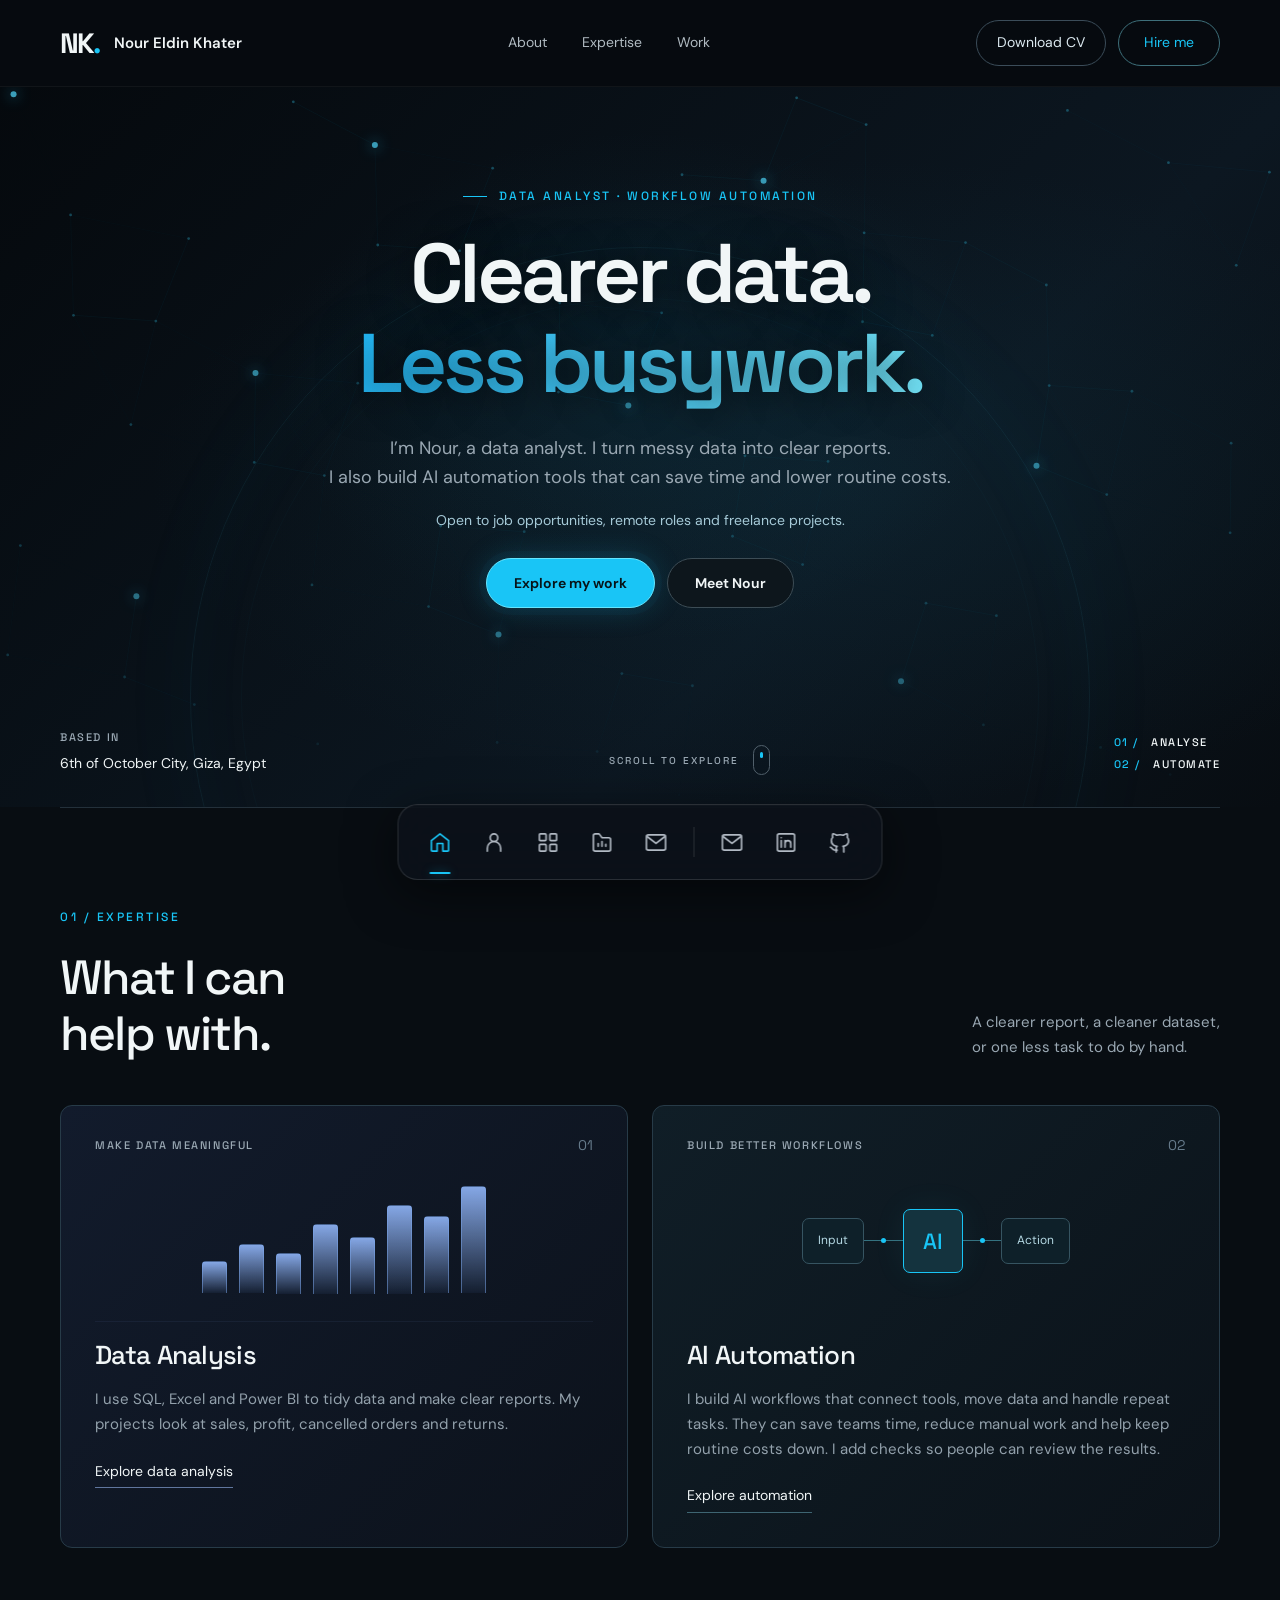
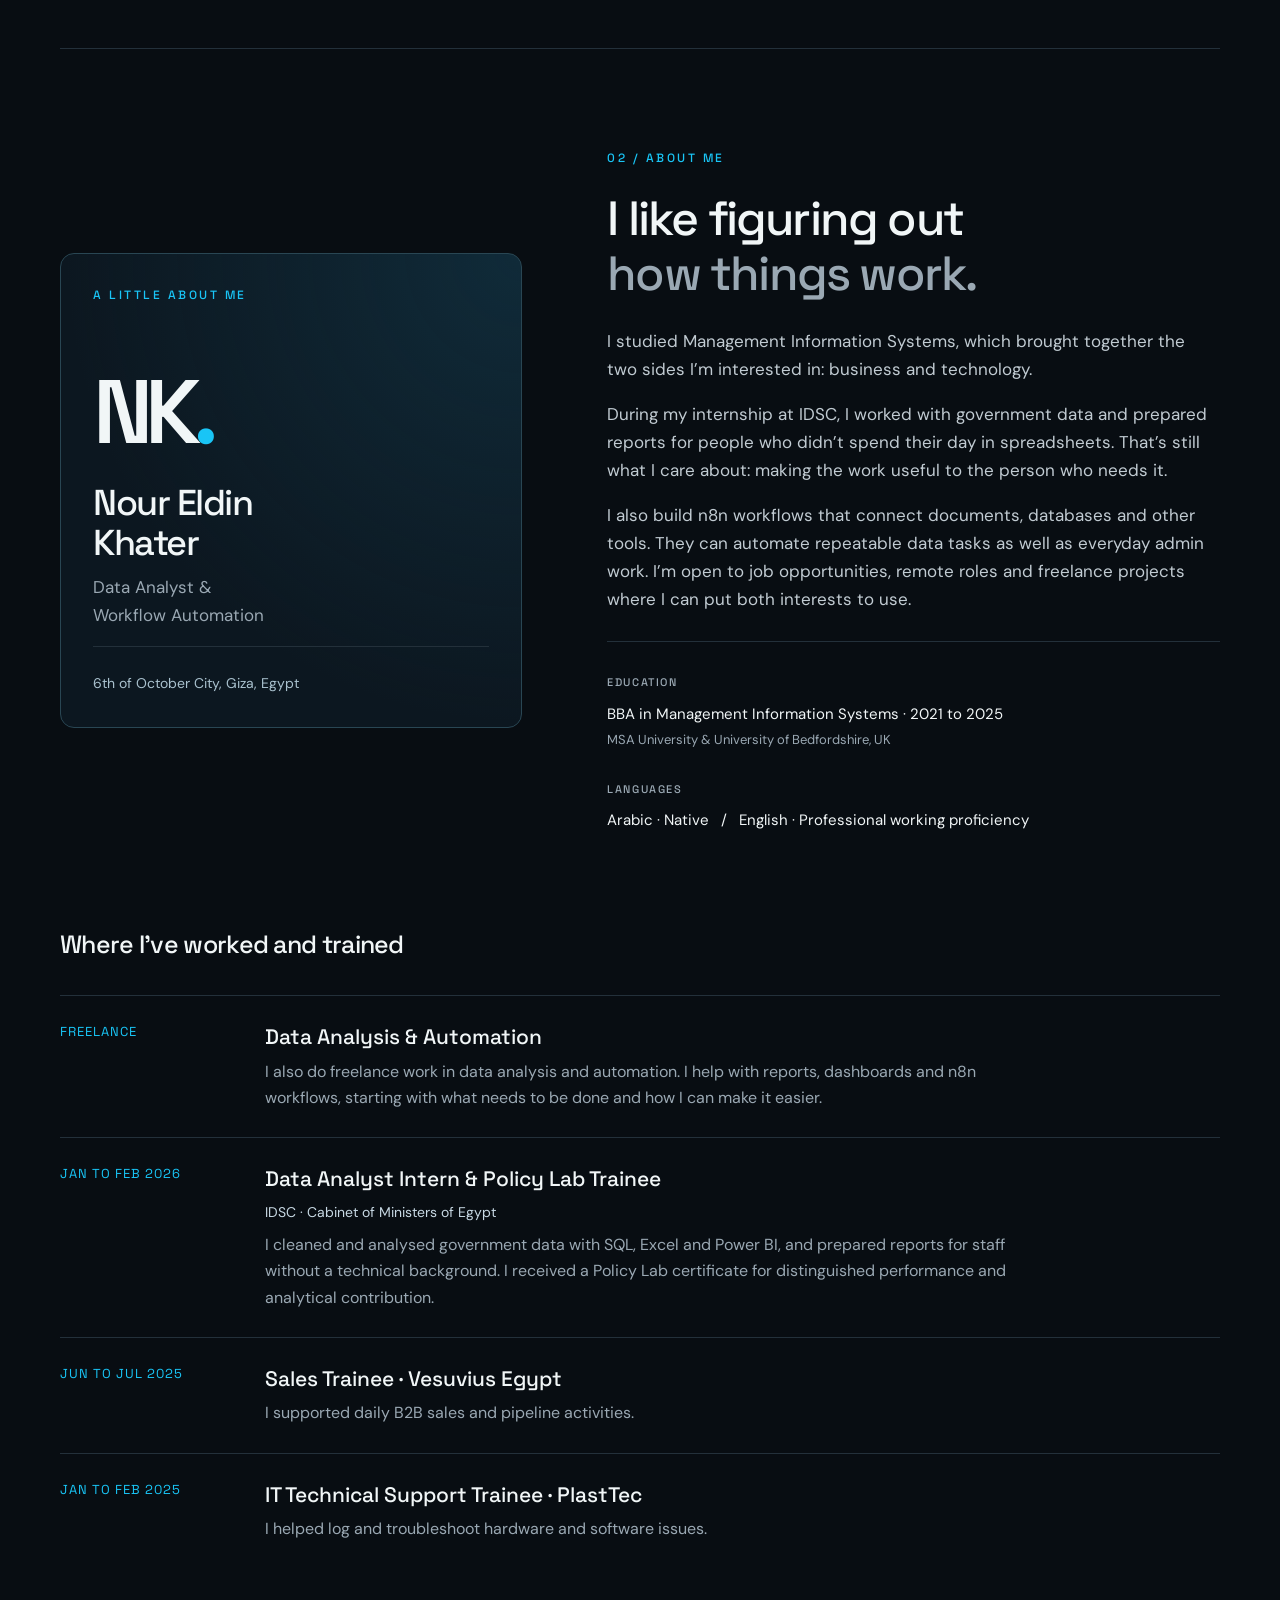
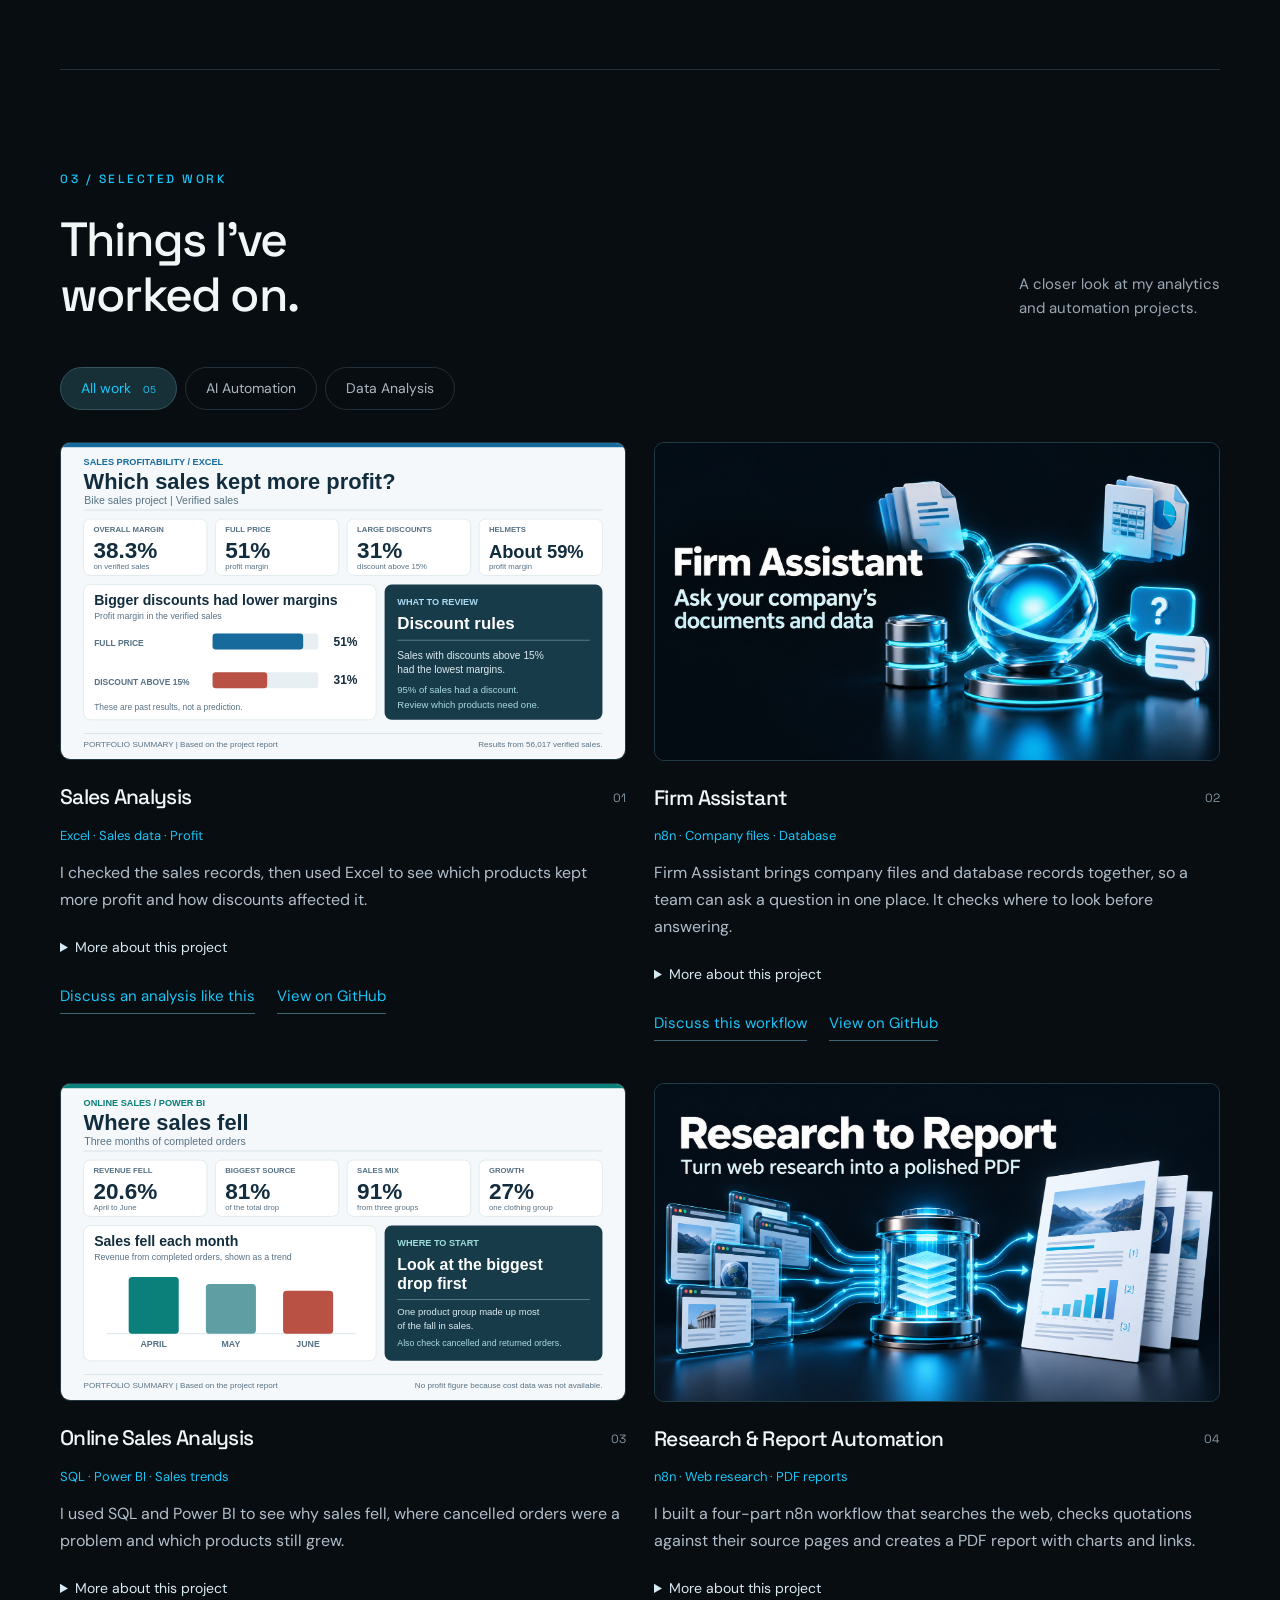
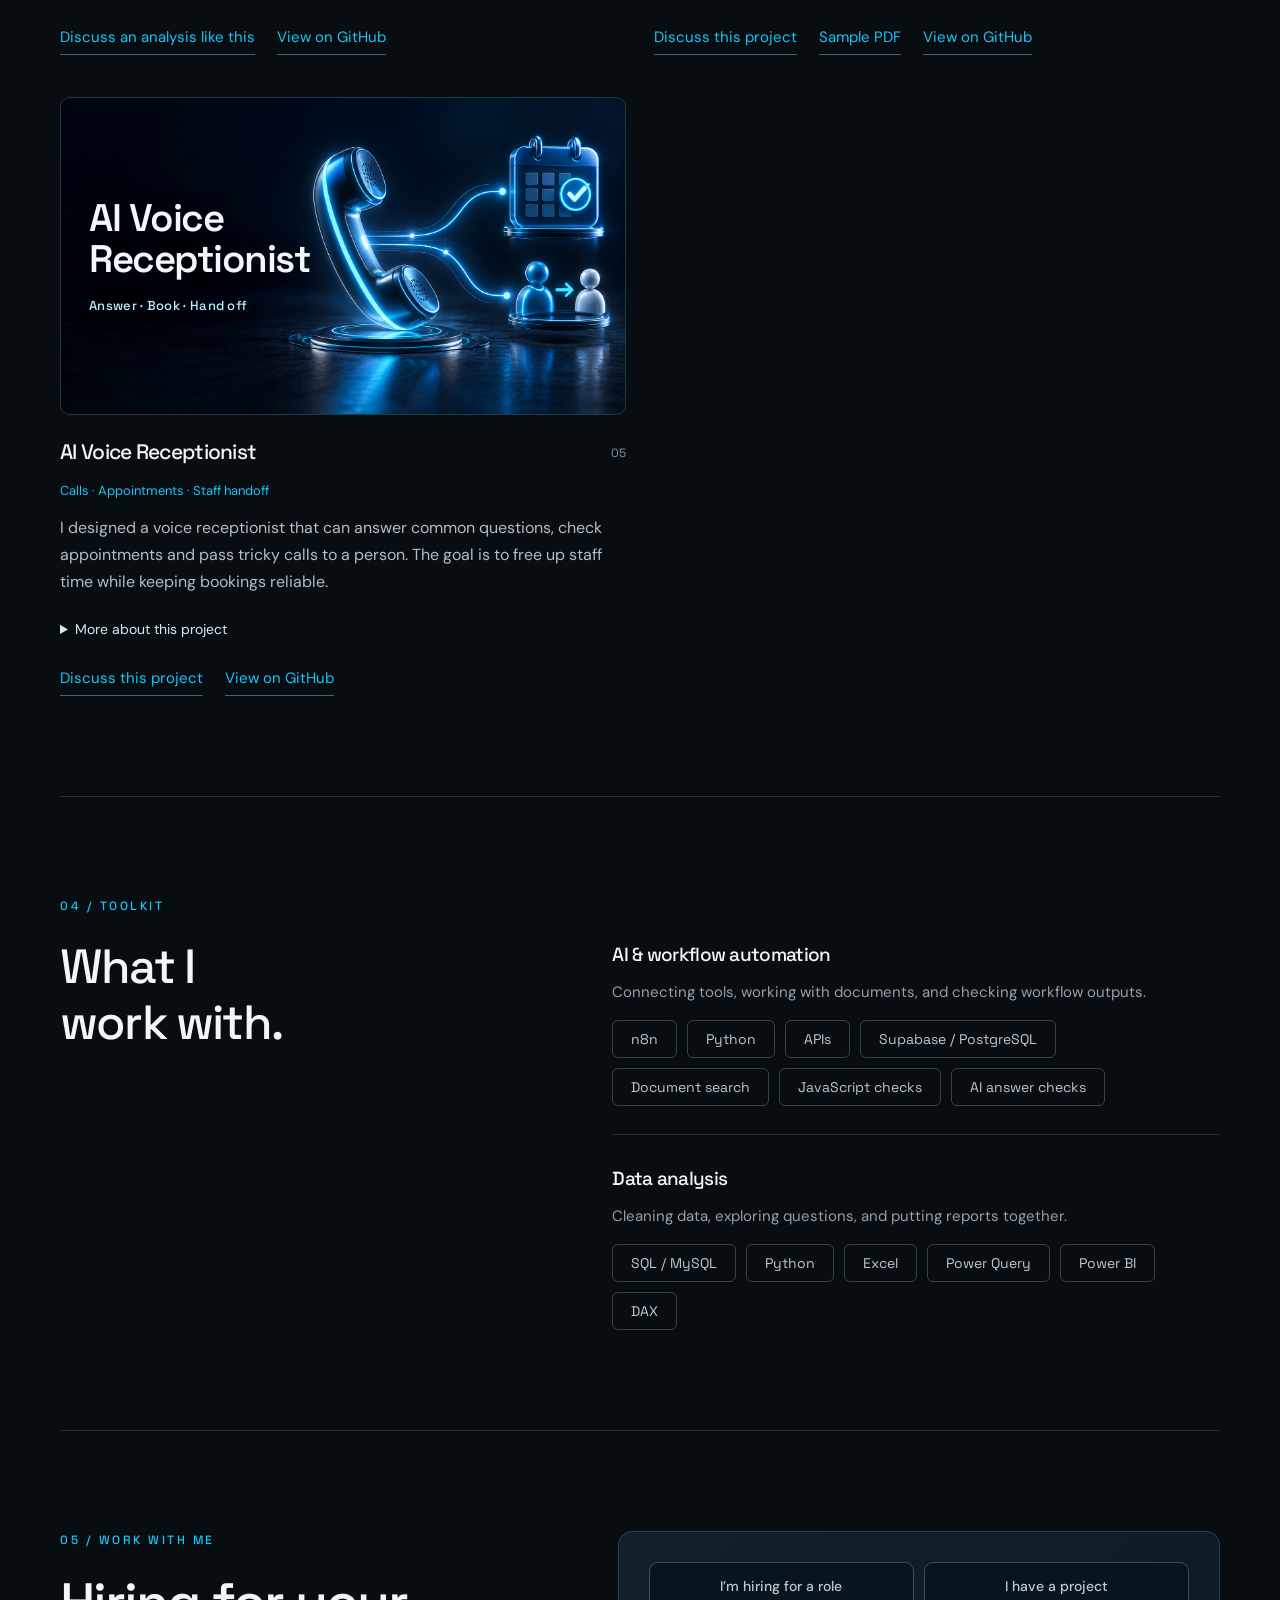
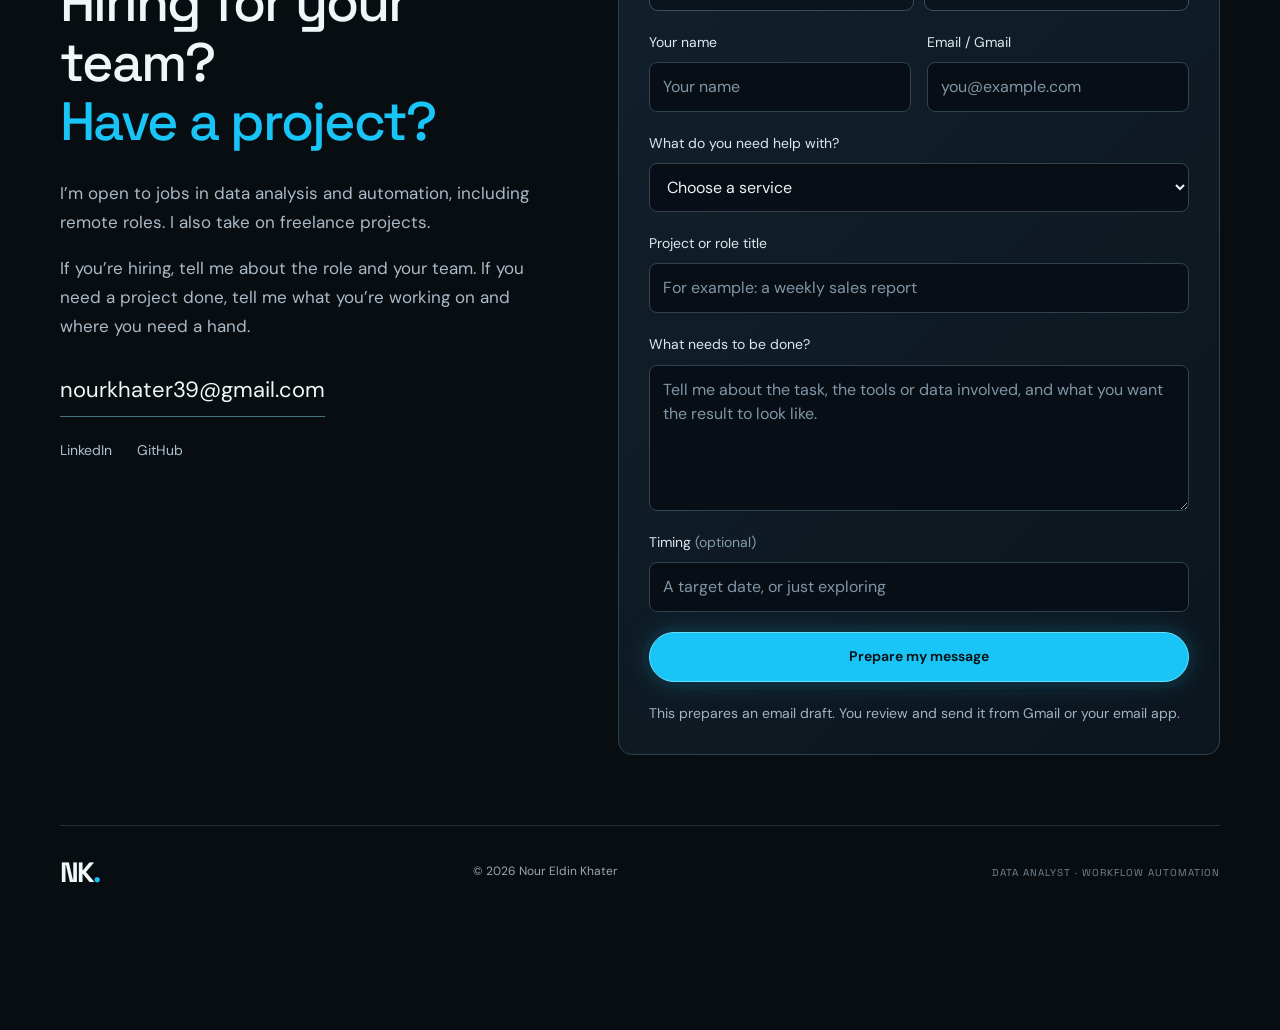
==== commit f593b852: "Update Research & Report Automation section and add sample PDF" ====
--- a/index.html
+++ b/index.html
@@ -4,6 +4,6 @@
 <main id="main"><section class="hero wrap" id="home"><div class="eyebrow"><span class="short-line"></span> DATA ANALYST · WORKFLOW AUTOMATION</div><h1>Clearer data.<br><span>Less busywork.</span></h1><p class="hero-copy">I’m Nour, a data analyst. I turn messy data into clear reports.<br>I also build AI automation tools that can save time and lower routine costs.</p><p class="audience-note">Open to job opportunities, remote roles and freelance projects.</p><div class="hero-actions"><a class="button primary" href="#work">Explore my work</a><a class="button secondary" href="#about">Meet Nour</a></div><div class="hero-bottom"><div><span class="small-label">BASED IN</span><span>6th of October City, Giza, Egypt</span></div><a href="#expertise" class="explore">SCROLL TO EXPLORE <span class="scroll-track" aria-hidden="true"></span></a><div class="hero-index"><span>01 /</span> ANALYSE<br><span>02 /</span> AUTOMATE</div></div><div class="hero-orbit" aria-hidden="true"></div></section>
 <section class="expertise section wrap" id="expertise"><div class="section-heading"><div><p class="eyebrow">01 / EXPERTISE</p><h2>What I can<br>help with.</h2></div><p class="section-note">A clearer report, a cleaner dataset,<br>or one less task to do by hand.</p></div><div class="expertise-grid"><article class="expertise-card analysis"><div class="card-top"><span class="small-label">MAKE DATA MEANINGFUL</span><span class="card-number">01</span></div><div class="chart" role="img" aria-label="Simple rising bar chart"><span style="--height:30%"></span><span style="--height:46%"></span><span style="--height:38%"></span><span style="--height:65%"></span><span style="--height:53%"></span><span style="--height:83%"></span><span style="--height:72%"></span><span style="--height:100%"></span></div><h3>Data Analysis</h3><p class="placeholder">I use SQL, Excel and Power BI to tidy data and make clear reports. My projects look at sales, profit, cancelled orders and returns.</p><a href="#work" class="text-link" data-select="analysis">Explore data analysis</a></article><article class="expertise-card automation"><div class="card-top"><span class="small-label">BUILD BETTER WORKFLOWS</span><span class="card-number">02</span></div><div class="flow" aria-label="Workflow illustration: input, AI, action"><div class="flow-node">Input</div><span class="connector"></span><div class="flow-node ai-node">AI</div><span class="connector"></span><div class="flow-node">Action</div></div><h3>AI Automation</h3><p class="placeholder">I build AI workflows that connect tools, move data and handle repeat tasks. They can save teams time, reduce manual work and help keep routine costs down. I add checks so people can review the results.</p><a href="#work" class="text-link" data-select="automation">Explore automation</a></article></div></section>
 <section class="about section wrap" id="about"><div class="identity-panel"><p class="eyebrow">A LITTLE ABOUT ME</p><span class="identity-monogram" aria-hidden="true">NK<span>.</span></span><h3>Nour Eldin<br>Khater</h3><p>Data Analyst &amp;<br>Workflow Automation</p><div class="identity-location">6th of October City, Giza, Egypt</div></div><div class="about-copy"><p class="eyebrow">02 / ABOUT ME</p><h2>I like figuring out<br><span>how things work.</span></h2><p>I studied Management Information Systems, which brought together the two sides I’m interested in: business and technology.</p><p>During my internship at IDSC, I worked with government data and prepared reports for people who didn’t spend their day in spreadsheets. That’s still what I care about: making the work useful to the person who needs it.</p><p>I also build n8n workflows that connect documents, databases and other tools. They can automate repeatable data tasks as well as everyday admin work. I’m open to job opportunities, remote roles and freelance projects where I can put both interests to use.</p><div class="about-facts"><div><span class="small-label">EDUCATION</span><p>BBA in Management Information Systems · 2021 to 2025</p><span class="muted">MSA University &amp; University of Bedfordshire, UK</span></div><div><span class="small-label">LANGUAGES</span><p>Arabic · Native &nbsp; / &nbsp; English · Professional working proficiency</p></div></div></div><div class="experience-list"><h3>Where I’ve worked and trained</h3><article><span>FREELANCE</span><div><h4>Data Analysis &amp; Automation</h4><p>I also do freelance work in data analysis and automation. I help with reports, dashboards and n8n workflows, starting with what needs to be done and how I can make it easier.</p></div></article><article><span>JAN TO FEB 2026</span><div><h4>Data Analyst Intern &amp; Policy Lab Trainee</h4><p class="experience-company">IDSC · Cabinet of Ministers of Egypt</p><p>I cleaned and analysed government data with SQL, Excel and Power BI, and prepared reports for staff without a technical background. I received a Policy Lab certificate for distinguished performance and analytical contribution.</p></div></article><article><span>JUN TO JUL 2025</span><div><h4>Sales Trainee · Vesuvius Egypt</h4><p>I supported daily B2B sales and pipeline activities.</p></div></article><article><span>JAN TO FEB 2025</span><div><h4>IT Technical Support Trainee · PlastTec</h4><p>I helped log and troubleshoot hardware and software issues.</p></div></article></div></section>
-<section class="work section wrap" id="work"><div class="section-heading"><div><p class="eyebrow">03 / SELECTED WORK</p><h2>Things I’ve<br>worked on.</h2></div><p class="section-note">A closer look at my analytics<br>and automation projects.</p></div><div class="filter-row" role="group" aria-label="Filter projects"><button type="button" class="active" data-filter="all" aria-pressed="true">All work <span>05</span></button><button type="button" data-filter="automation" aria-pressed="false">AI Automation</button><button type="button" data-filter="analysis" aria-pressed="false">Data Analysis</button></div><p class="sr-only" id="filter-status" aria-live="polite">Showing 5 projects</p><div class="project-grid"><article class="project" data-category="analysis"><a class="project-preview image-preview" href="#contact" data-analysis-project="Sales Analysis" aria-label="Discuss Sales Analysis" style="aspect-ratio:1600/900"><img src="images/sales-profit-summary.svg" alt="Portfolio summary showing 51% profit margin on full price sales and 31% on sales with discounts above 15%" loading="lazy" decoding="async" width="1600" height="900" style="aspect-ratio:1600/900"></a><div class="project-meta"><h3>Sales Analysis</h3><span>01</span></div><p class="project-tags">Excel · Sales data · Profit</p><p class="project-description">I checked the sales records, then used Excel to see which products kept more profit and how discounts affected it.</p><details class="project-details"><summary>More about this project</summary><h4>Can we trust the numbers?</h4><p>I started with about 113,000 sales records to find which products earned more profit and how discounts affected it.</p><p>First, I found rows that copied real sales but changed the numbers. Almost half the data was affected.</p><p>I marked those rows and left them out of the calculations. I kept them in the file so another person could check my work.</p><h4>What discounts showed</h4><p>Full price sales had a <strong>51% profit margin</strong>. Sales with discounts above 15% had a <strong>31% margin</strong>. That makes large discounts worth a closer look.</p><p>Helmets had a margin of about <strong>59%</strong>. A higher price did not always mean a higher profit margin.</p><h4>Why it matters</h4><p>The Excel report shows which products kept more profit and where discounts reduced it. That gives a business a place to start when reviewing prices.</p><p>I built the checks and report in Excel. The numbers can be traced back to the sales records.</p></details><div class="project-actions"><a class="text-link workflow-cta" href="#contact" data-analysis-project="Sales Analysis">Discuss an analysis like this</a><a class="text-link workflow-cta" href="https://github.com/nour2303/sales-profitability-analysis" target="_blank" rel="noopener noreferrer">View on GitHub</a></div></article><article class="project" data-category="automation"><a class="project-preview image-preview" href="#contact" data-workflow="Firm Assistant" aria-label="Discuss Firm Assistant"><img src="images/firm-assistant.png" alt="Firm Assistant. Ask your company’s documents and data. An AI hub connects documents, a database and questions." loading="lazy" decoding="async" width="1672" height="941"></a><div class="project-meta"><h3>Firm Assistant</h3><span>02</span></div><p class="project-tags">n8n · Company files · Database</p><p class="project-description">Firm Assistant brings company files and database records together, so a team can ask a question in one place. It checks where to look before answering.</p><details class="project-details"><summary>More about this project</summary><p>Company answers can be spread across files and databases. Staff may have to search several places or ask someone else to find a record.</p><p>In this personal project, I built a workflow that decides where to look, reads the right source and gives an answer. It records each request, checks answers with sample questions and refuses requests it should not handle. It can read database records but cannot change them.</p><p>The aim is to make routine questions easier to handle. Before using it with real company data, a team would need to check the answers and who can access each source.</p></details><div class="project-actions"><a class="text-link workflow-cta" href="#contact" data-workflow="Firm Assistant">Discuss this workflow</a><a class="text-link workflow-cta" href="https://github.com/nour2303/firm-assistant" target="_blank" rel="noopener noreferrer">View on GitHub</a></div></article><article class="project" data-category="analysis"><a class="project-preview image-preview" href="#contact" data-analysis-project="Online Sales Analysis" aria-label="Discuss Online Sales Analysis" style="aspect-ratio:1600/900"><img src="images/online-sales-summary.svg" alt="Portfolio summary showing sales fell 20.6%, one product group made up 81% of the drop and one clothing group grew 27%" loading="lazy" decoding="async" width="1600" height="900" style="aspect-ratio:1600/900"></a><div class="project-meta"><h3>Online Sales Analysis</h3><span>03</span></div><p class="project-tags">SQL · Power BI · Sales trends</p><p class="project-description">I used SQL and Power BI to see why sales fell, where cancelled orders were a problem and which products still grew.</p><details class="project-details"><summary>More about this project</summary><h4>Where were sales falling?</h4><p>I looked at over <strong>131,000 sales records</strong> to find out why sales fell, which orders did not complete and where the business still had room to grow.</p><p>I removed repeated and empty entries with SQL. I then checked that the numbers in my Power BI report matched the cleaned data.</p><h4>One product group stood out</h4><p>Sales fell each month. One product group made up about <strong>81% of the drop</strong>, making it the first place to investigate.</p><p>Three product groups made up <strong>91% of sales value</strong>. A slowdown in one of them could have a big effect on the whole business.</p><h4>Cancelled and returned orders</h4><p>Some orders were cancelled or returned before becoming completed sales. I also found locations with more cancelled orders. That gives the business a clearer place to look for delivery or order problems.</p><h4>There was growth too</h4><p>One clothing group grew by <strong>27%</strong> while most groups fell. Business customers also placed larger orders and cancelled less often than individual customers.</p><p>These findings point to useful next steps: look into the biggest drop, check why orders are cancelled and learn from the groups that are growing.</p><h4>Why it matters</h4><p>The Power BI report shows where sales fell, where orders were cancelled and which parts of the business grew.</p><p>Cost data was not available, so this project does not measure profit.</p></details><div class="project-actions"><a class="text-link workflow-cta" href="#contact" data-analysis-project="Online Sales Analysis">Discuss an analysis like this</a><a class="text-link workflow-cta" href="https://github.com/nour2303/ecommerce-sales-analysis" target="_blank" rel="noopener noreferrer">View on GitHub</a></div></article><article class="project" data-category="automation"><a class="project-preview image-preview" href="#contact" data-workflow="Research &amp; Report Automation" aria-label="Discuss Research &amp; Report Automation"><img src="images/research-to-report.png" alt="Illustrated concept for a research workflow linking web sources, checks and a PDF report" loading="lazy" decoding="async" width="1672" height="941"></a><div class="project-meta"><h3>Research & Report Automation</h3><span>04</span></div><p class="project-tags">n8n · Web research · PDF reports</p><p class="project-description">I am building a workflow that finds web sources and puts them into a PDF report with links. The GitHub page shows what is ready and what still needs checking.</p><details class="project-details"><summary>More about this project</summary><p>Research reports take time. Someone has to find sources, compare what they say and put the results into a document.</p><p>I put together a workflow with separate steps for finding sources, reviewing them and writing the report. It is designed to keep links to the original sources and check quotations.</p><p>The GitHub files are copies with private settings removed. I have not run these public copies through a full report yet, so this is still being checked. A person would also need to review any finished PDF before sharing it.</p></details><div class="project-actions"><a class="text-link workflow-cta" href="#contact" data-workflow="Research &amp; Report Automation">Discuss this project</a><a class="text-link workflow-cta" href="https://github.com/nour2303/research-automation" target="_blank" rel="noopener noreferrer">View on GitHub</a></div></article><article class="project" data-category="automation"><a class="project-preview image-preview voice-preview" href="#contact" data-voice-service aria-label="Discuss AI Voice Receptionist"><img src="images/voice-receptionist.png" alt="Illustration of a phone, calendar and staff handoff" loading="lazy" decoding="async" width="1672" height="941"><span class="voice-preview-copy" aria-hidden="true"><strong>AI Voice<br>Receptionist</strong><span>Answer · Book · Hand off</span></span></a><div class="project-meta"><h3>AI Voice Receptionist</h3><span>05</span></div><p class="project-tags">Calls · Appointments · Staff handoff</p><p class="project-description">I designed a voice receptionist that can answer common questions, check appointments and pass tricky calls to a person. The goal is to free up staff time while keeping bookings reliable.</p><details class="project-details"><summary>More about this project</summary><p>Small service businesses often spend staff time answering the same questions and checking the calendar. I designed steps for routine answers, appointment checks, call summaries and passing a caller to a person when needed.</p><p>The receptionist should only confirm a booking after the calendar saves it. If information is missing, the calendar fails or a person cannot take the call, it should take a message instead of making up an answer.</p><p>The test plan includes 10 to 15 types of calls, such as booking conflicts, repeat requests, calendar failures and callers changing their minds. Time and cost savings have not been measured.</p></details><div class="project-actions"><a class="text-link workflow-cta" href="#contact" data-voice-service>Discuss this project</a><a class="text-link workflow-cta" href="https://github.com/nour2303/nile-auto-ai-voice-receptionist" target="_blank" rel="noopener noreferrer">View on GitHub</a></div></article></div></section>
+<section class="work section wrap" id="work"><div class="section-heading"><div><p class="eyebrow">03 / SELECTED WORK</p><h2>Things I’ve<br>worked on.</h2></div><p class="section-note">A closer look at my analytics<br>and automation projects.</p></div><div class="filter-row" role="group" aria-label="Filter projects"><button type="button" class="active" data-filter="all" aria-pressed="true">All work <span>05</span></button><button type="button" data-filter="automation" aria-pressed="false">AI Automation</button><button type="button" data-filter="analysis" aria-pressed="false">Data Analysis</button></div><p class="sr-only" id="filter-status" aria-live="polite">Showing 5 projects</p><div class="project-grid"><article class="project" data-category="analysis"><a class="project-preview image-preview" href="#contact" data-analysis-project="Sales Analysis" aria-label="Discuss Sales Analysis" style="aspect-ratio:1600/900"><img src="images/sales-profit-summary.svg" alt="Portfolio summary showing 51% profit margin on full price sales and 31% on sales with discounts above 15%" loading="lazy" decoding="async" width="1600" height="900" style="aspect-ratio:1600/900"></a><div class="project-meta"><h3>Sales Analysis</h3><span>01</span></div><p class="project-tags">Excel · Sales data · Profit</p><p class="project-description">I checked the sales records, then used Excel to see which products kept more profit and how discounts affected it.</p><details class="project-details"><summary>More about this project</summary><h4>Can we trust the numbers?</h4><p>I started with about 113,000 sales records to find which products earned more profit and how discounts affected it.</p><p>First, I found rows that copied real sales but changed the numbers. Almost half the data was affected.</p><p>I marked those rows and left them out of the calculations. I kept them in the file so another person could check my work.</p><h4>What discounts showed</h4><p>Full price sales had a <strong>51% profit margin</strong>. Sales with discounts above 15% had a <strong>31% margin</strong>. That makes large discounts worth a closer look.</p><p>Helmets had a margin of about <strong>59%</strong>. A higher price did not always mean a higher profit margin.</p><h4>Why it matters</h4><p>The Excel report shows which products kept more profit and where discounts reduced it. That gives a business a place to start when reviewing prices.</p><p>I built the checks and report in Excel. The numbers can be traced back to the sales records.</p></details><div class="project-actions"><a class="text-link workflow-cta" href="#contact" data-analysis-project="Sales Analysis">Discuss an analysis like this</a><a class="text-link workflow-cta" href="https://github.com/nour2303/sales-profitability-analysis" target="_blank" rel="noopener noreferrer">View on GitHub</a></div></article><article class="project" data-category="automation"><a class="project-preview image-preview" href="#contact" data-workflow="Firm Assistant" aria-label="Discuss Firm Assistant"><img src="images/firm-assistant.png" alt="Firm Assistant. Ask your company’s documents and data. An AI hub connects documents, a database and questions." loading="lazy" decoding="async" width="1672" height="941"></a><div class="project-meta"><h3>Firm Assistant</h3><span>02</span></div><p class="project-tags">n8n · Company files · Database</p><p class="project-description">Firm Assistant brings company files and database records together, so a team can ask a question in one place. It checks where to look before answering.</p><details class="project-details"><summary>More about this project</summary><p>Company answers can be spread across files and databases. Staff may have to search several places or ask someone else to find a record.</p><p>In this personal project, I built a workflow that decides where to look, reads the right source and gives an answer. It records each request, checks answers with sample questions and refuses requests it should not handle. It can read database records but cannot change them.</p><p>The aim is to make routine questions easier to handle. Before using it with real company data, a team would need to check the answers and who can access each source.</p></details><div class="project-actions"><a class="text-link workflow-cta" href="#contact" data-workflow="Firm Assistant">Discuss this workflow</a><a class="text-link workflow-cta" href="https://github.com/nour2303/firm-assistant" target="_blank" rel="noopener noreferrer">View on GitHub</a></div></article><article class="project" data-category="analysis"><a class="project-preview image-preview" href="#contact" data-analysis-project="Online Sales Analysis" aria-label="Discuss Online Sales Analysis" style="aspect-ratio:1600/900"><img src="images/online-sales-summary.svg" alt="Portfolio summary showing sales fell 20.6%, one product group made up 81% of the drop and one clothing group grew 27%" loading="lazy" decoding="async" width="1600" height="900" style="aspect-ratio:1600/900"></a><div class="project-meta"><h3>Online Sales Analysis</h3><span>03</span></div><p class="project-tags">SQL · Power BI · Sales trends</p><p class="project-description">I used SQL and Power BI to see why sales fell, where cancelled orders were a problem and which products still grew.</p><details class="project-details"><summary>More about this project</summary><h4>Where were sales falling?</h4><p>I looked at over <strong>131,000 sales records</strong> to find out why sales fell, which orders did not complete and where the business still had room to grow.</p><p>I removed repeated and empty entries with SQL. I then checked that the numbers in my Power BI report matched the cleaned data.</p><h4>One product group stood out</h4><p>Sales fell each month. One product group made up about <strong>81% of the drop</strong>, making it the first place to investigate.</p><p>Three product groups made up <strong>91% of sales value</strong>. A slowdown in one of them could have a big effect on the whole business.</p><h4>Cancelled and returned orders</h4><p>Some orders were cancelled or returned before becoming completed sales. I also found locations with more cancelled orders. That gives the business a clearer place to look for delivery or order problems.</p><h4>There was growth too</h4><p>One clothing group grew by <strong>27%</strong> while most groups fell. Business customers also placed larger orders and cancelled less often than individual customers.</p><p>These findings point to useful next steps: look into the biggest drop, check why orders are cancelled and learn from the groups that are growing.</p><h4>Why it matters</h4><p>The Power BI report shows where sales fell, where orders were cancelled and which parts of the business grew.</p><p>Cost data was not available, so this project does not measure profit.</p></details><div class="project-actions"><a class="text-link workflow-cta" href="#contact" data-analysis-project="Online Sales Analysis">Discuss an analysis like this</a><a class="text-link workflow-cta" href="https://github.com/nour2303/ecommerce-sales-analysis" target="_blank" rel="noopener noreferrer">View on GitHub</a></div></article><article class="project" data-category="automation"><a class="project-preview image-preview" href="#contact" data-workflow="Research &amp; Report Automation" aria-label="Discuss Research &amp; Report Automation"><img src="images/research-to-report.png" alt="Illustrated concept for a research workflow linking web sources, checks and a PDF report" loading="lazy" decoding="async" width="1672" height="941"></a><div class="project-meta"><h3>Research & Report Automation</h3><span>04</span></div><p class="project-tags">n8n · Web research · PDF reports</p><p class="project-description">I built a four-part n8n workflow that searches the web, checks quotations against their source pages and creates a PDF report with charts and links.</p><details class="project-details"><summary>More about this project</summary><p>Research reports take time. Someone has to find sources, check the numbers and put everything into a clean document.</p><p>I split the work across four workflows for planning the checklist, finding sources, checking the numbers and writing the report. Code checks confirm that each quotation comes from the linked page, and the chart step only runs when the data supports a real comparison. If a required fact is missing, the report marks it as incomplete instead of guessing.</p><p>In a test comparing 2010 and 2020 US Census population numbers, the workflow finished in about 90 seconds, created a two-page PDF with a bar chart and official source links, and saved it to Google Drive. It is a working demo for clear factual questions, and a person should still review any finished PDF before sharing it.</p></details><div class="project-actions"><a class="text-link workflow-cta" href="#contact" data-workflow="Research &amp; Report Automation">Discuss this project</a><a class="text-link workflow-cta" href="Research-Team-Census-Demo.pdf" target="_blank" rel="noopener noreferrer">Sample PDF</a><a class="text-link workflow-cta" href="https://github.com/nour2303/research-automation" target="_blank" rel="noopener noreferrer">View on GitHub</a></div></article><article class="project" data-category="automation"><a class="project-preview image-preview voice-preview" href="#contact" data-voice-service aria-label="Discuss AI Voice Receptionist"><img src="images/voice-receptionist.png" alt="Illustration of a phone, calendar and staff handoff" loading="lazy" decoding="async" width="1672" height="941"><span class="voice-preview-copy" aria-hidden="true"><strong>AI Voice<br>Receptionist</strong><span>Answer · Book · Hand off</span></span></a><div class="project-meta"><h3>AI Voice Receptionist</h3><span>05</span></div><p class="project-tags">Calls · Appointments · Staff handoff</p><p class="project-description">I designed a voice receptionist that can answer common questions, check appointments and pass tricky calls to a person. The goal is to free up staff time while keeping bookings reliable.</p><details class="project-details"><summary>More about this project</summary><p>Small service businesses often spend staff time answering the same questions and checking the calendar. I designed steps for routine answers, appointment checks, call summaries and passing a caller to a person when needed.</p><p>The receptionist should only confirm a booking after the calendar saves it. If information is missing, the calendar fails or a person cannot take the call, it should take a message instead of making up an answer.</p><p>The test plan includes 10 to 15 types of calls, such as booking conflicts, repeat requests, calendar failures and callers changing their minds. Time and cost savings have not been measured.</p></details><div class="project-actions"><a class="text-link workflow-cta" href="#contact" data-voice-service>Discuss this project</a><a class="text-link workflow-cta" href="https://github.com/nour2303/nile-auto-ai-voice-receptionist" target="_blank" rel="noopener noreferrer">View on GitHub</a></div></article></div></section>
 <section class="skills section wrap"><p class="eyebrow">04 / TOOLKIT</p><div class="toolkit-inner"><h2>What I<br>work with.</h2><div class="toolkit-groups"><div><h3>AI &amp; workflow automation</h3><p class="placeholder">Connecting tools, working with documents, and checking workflow outputs.</p><div class="skill-slots"><span>n8n</span><span>Python</span><span>APIs</span><span>Supabase / PostgreSQL</span><span>Document search</span><span>JavaScript checks</span><span>AI answer checks</span></div></div><div><h3>Data analysis</h3><p class="placeholder">Cleaning data, exploring questions, and putting reports together.</p><div class="skill-slots"><span>SQL / MySQL</span><span>Python</span><span>Excel</span><span>Power Query</span><span>Power BI</span><span>DAX</span></div></div></div></div></section>
 <section class="contact section wrap" id="contact"><div class="service-intro"><p class="eyebrow">05 / WORK WITH ME</p><h2>Hiring for your team?<br><span>Have a project?</span></h2><p>I’m open to jobs in data analysis and automation, including remote roles. I also take on freelance projects.</p><p>If you’re hiring, tell me about the role and your team. If you need a project done, tell me what you’re working on and where you need a hand.</p><a class="email-link" href="mailto:nourkhater39@gmail.com">nourkhater39@gmail.com</a><div class="service-socials"><a href="https://www.linkedin.com/in/nour-eldin-khater" target="_blank" rel="noopener noreferrer">LinkedIn</a><a href="https://github.com/nour2303" target="_blank" rel="noopener noreferrer">GitHub</a></div></div><form id="service-form" class="service-form"><div class="inquiry-paths" role="group" aria-label="Reason for getting in touch"><button type="button" data-inquiry="job" aria-pressed="false">I’m hiring for a role</button><button type="button" data-inquiry="project" aria-pressed="false">I have a project</button></div><div class="form-row"><label>Your name<input name="name" autocomplete="name" required maxlength="100" placeholder="Your name"></label><label>Email / Gmail<input type="email" name="email" autocomplete="email" required maxlength="254" placeholder="you@example.com"></label></div><label>What do you need help with?<select name="service" required aria-label="What do you need help with?"><option value="">Choose a service</option><option value="AI / n8n automation">AI / n8n automation</option><option value="AI voice receptionist">AI voice receptionist</option><option value="Data analysis">Data analysis</option><option value="Power BI or Excel dashboard">Power BI or Excel dashboard</option><option value="Automation + data analysis">Automation + data analysis</option><option value="Job opportunity">Job opportunity</option><option value="Something else / not sure yet">Something else / not sure yet</option></select></label><label><span id="project-label">Project or role title</span><input name="project" required maxlength="160" placeholder="For example: a weekly sales report"></label><label><span id="details-label">What needs to be done?</span><textarea name="details" required minlength="20" maxlength="4000" rows="5" placeholder="Tell me about the task, the tools or data involved, and what you want the result to look like."></textarea></label><label>Timing <span class="optional">(optional)</span><input name="timeline" maxlength="150" placeholder="A target date, or just exploring"></label><button type="submit" class="button primary">Prepare my message</button><p class="form-note">This prepares an email draft. You review and send it from Gmail or your email app.</p><noscript><p>Please email your project details to <a href="mailto:nourkhater39@gmail.com">nourkhater39@gmail.com</a>.</p></noscript><div id="inquiry-result" class="inquiry-result" hidden><p id="inquiry-status" role="status">Your draft is ready. Choose where to open it, then review and send.</p><div class="draft-actions"><a id="gmail-draft" class="button primary" target="_blank" rel="noopener noreferrer">Open in Gmail</a><a id="email-draft" class="button secondary">Open email app</a></div><details><summary>View or copy your message</summary><textarea id="draft-text" readonly rows="8" aria-label="Prepared inquiry"></textarea><button id="copy-inquiry" type="button" class="button secondary">Copy message</button><p id="copy-status" role="status"></p></details></div></form></section></main><footer class="wrap"><a class="monogram" href="#home" aria-label="Back to top">NK<span>.</span></a><p>© <span id="year">2026</span> Nour Eldin Khater</p><span class="footer-note">DATA ANALYST · WORKFLOW AUTOMATION</span></footer><script src="script.js"></script></body></html>
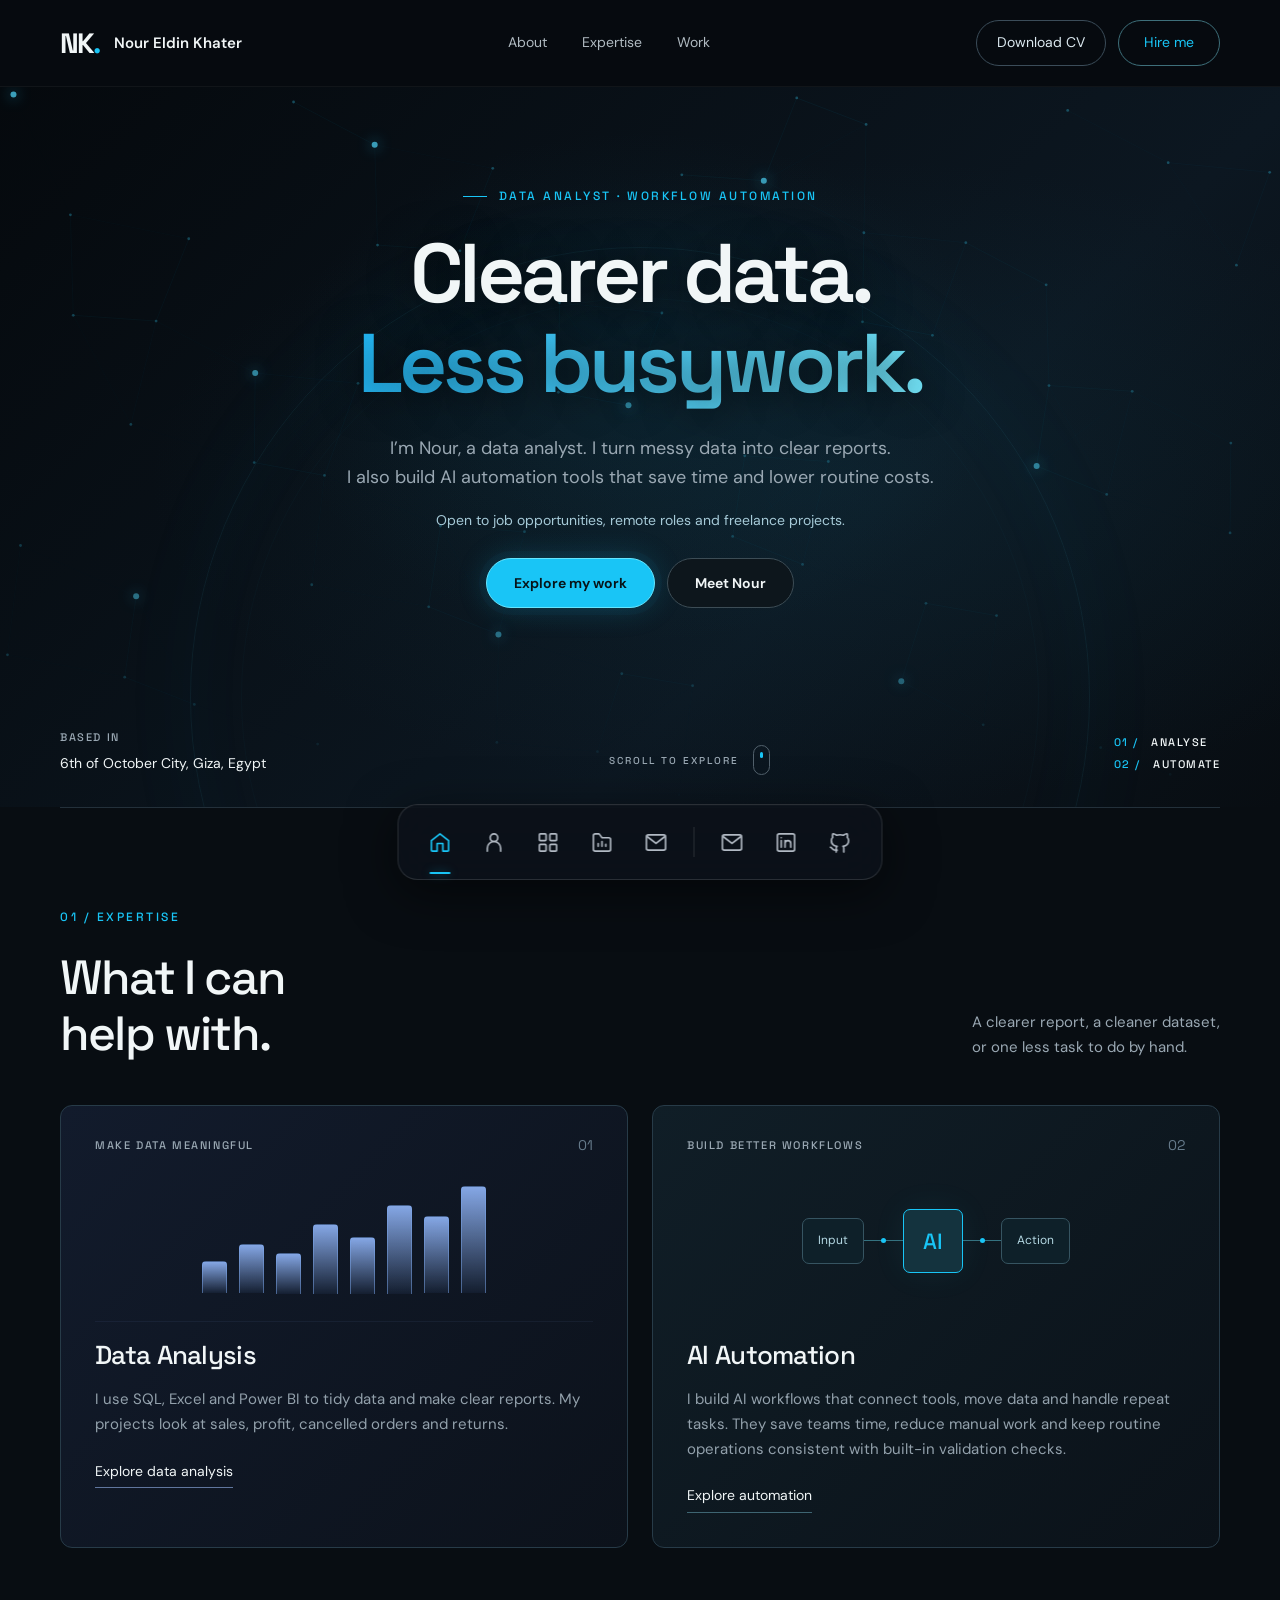
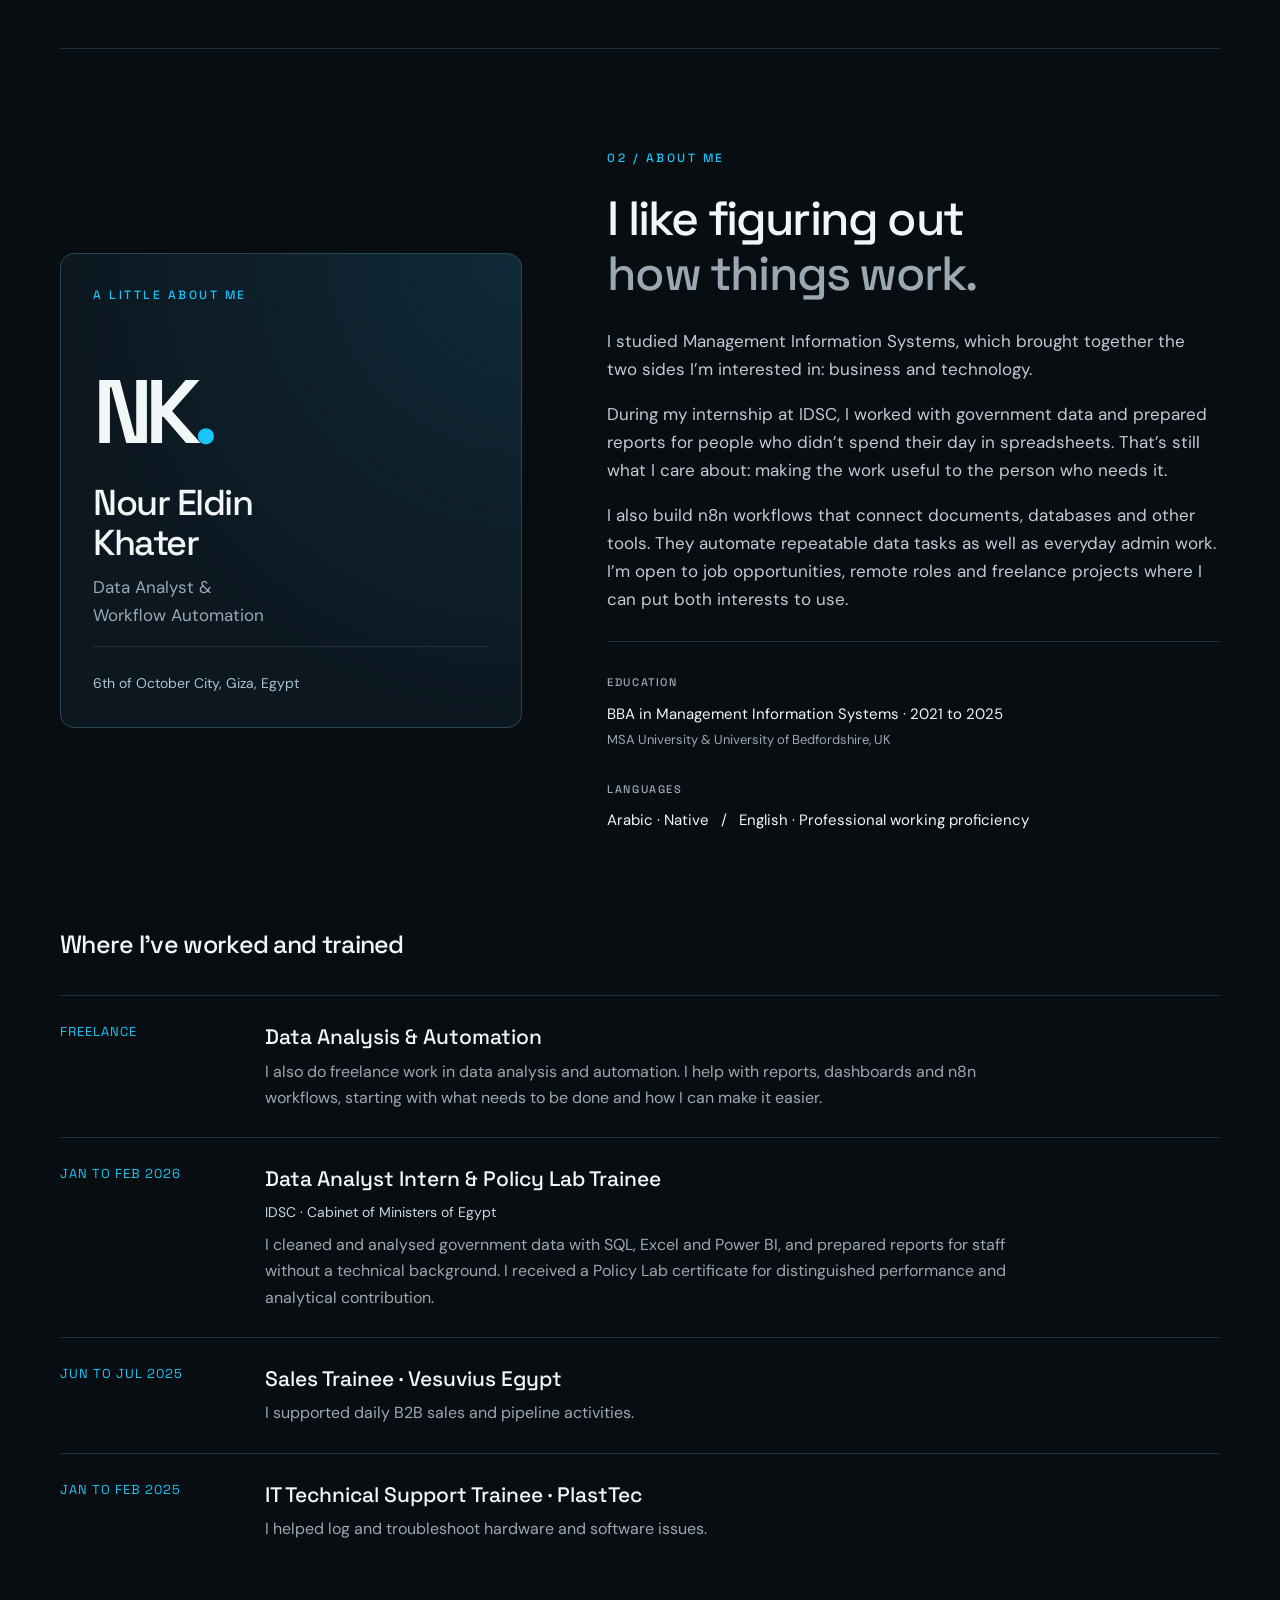
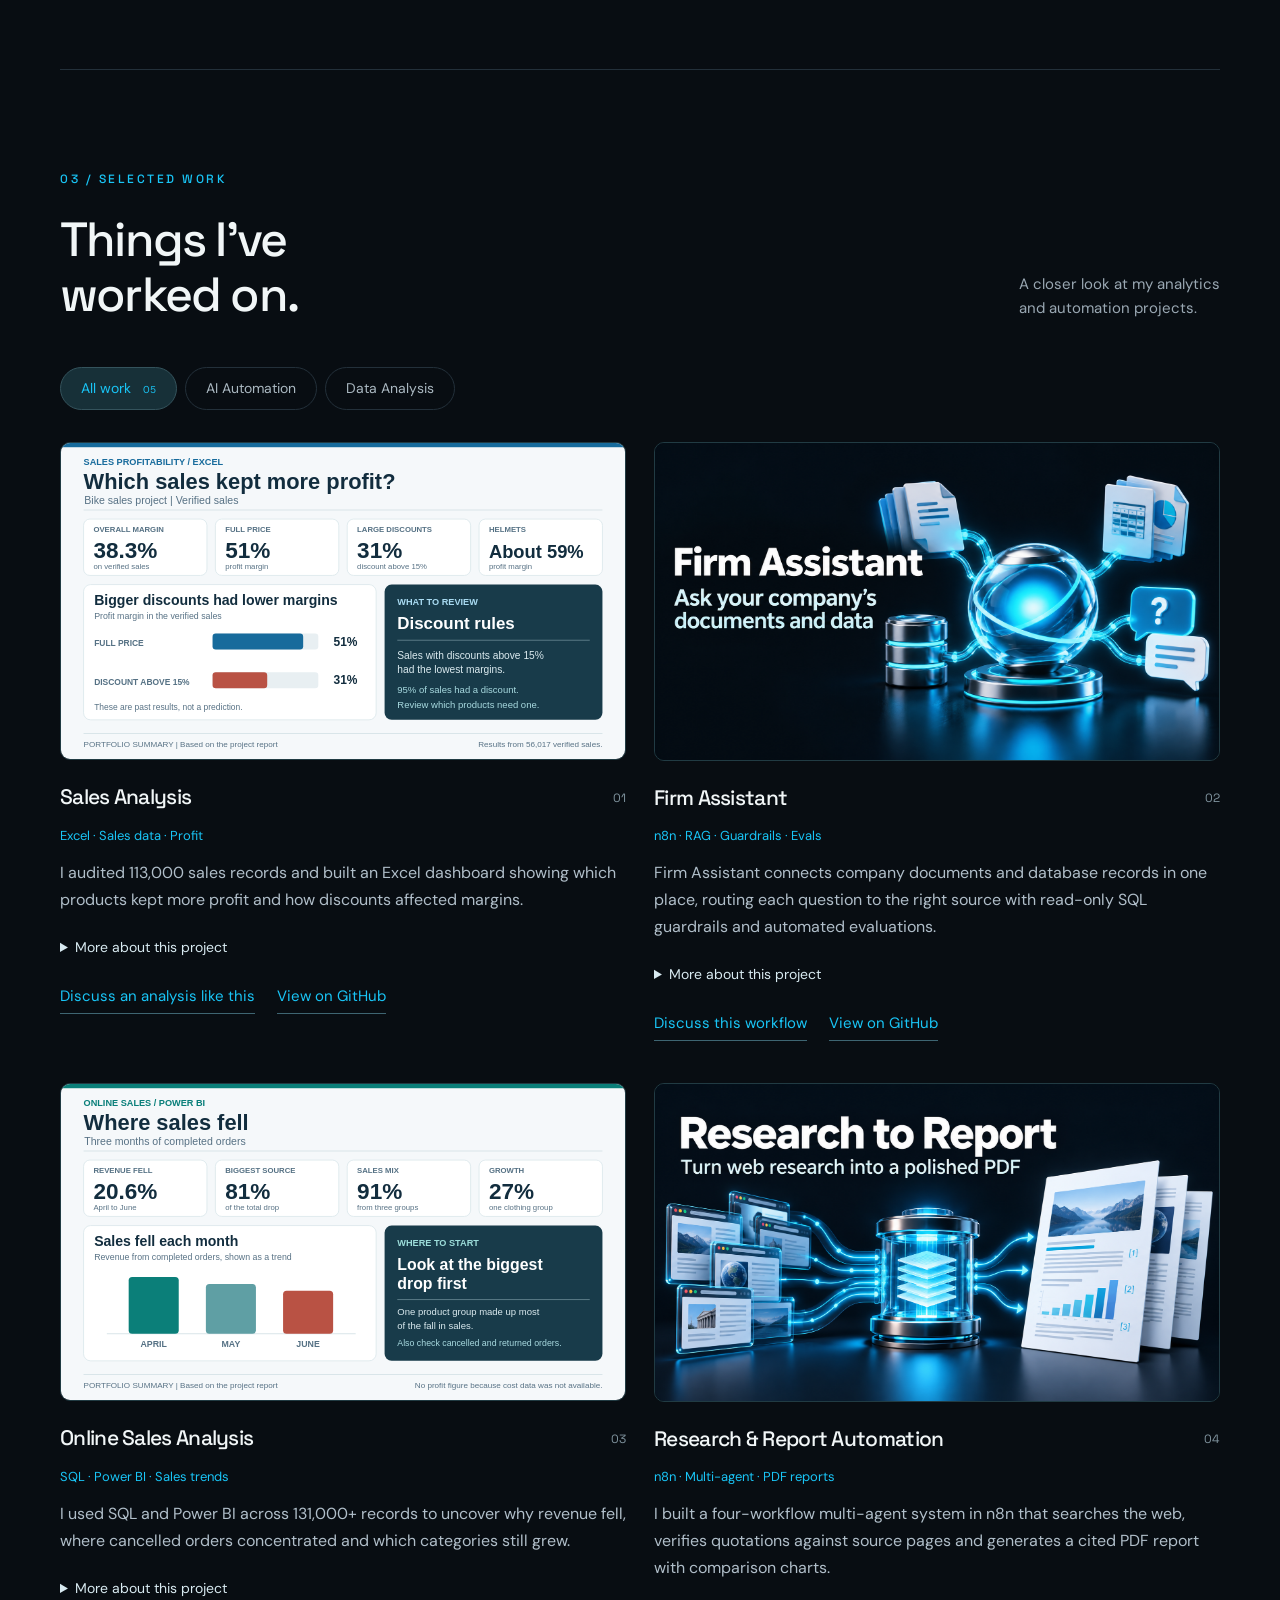
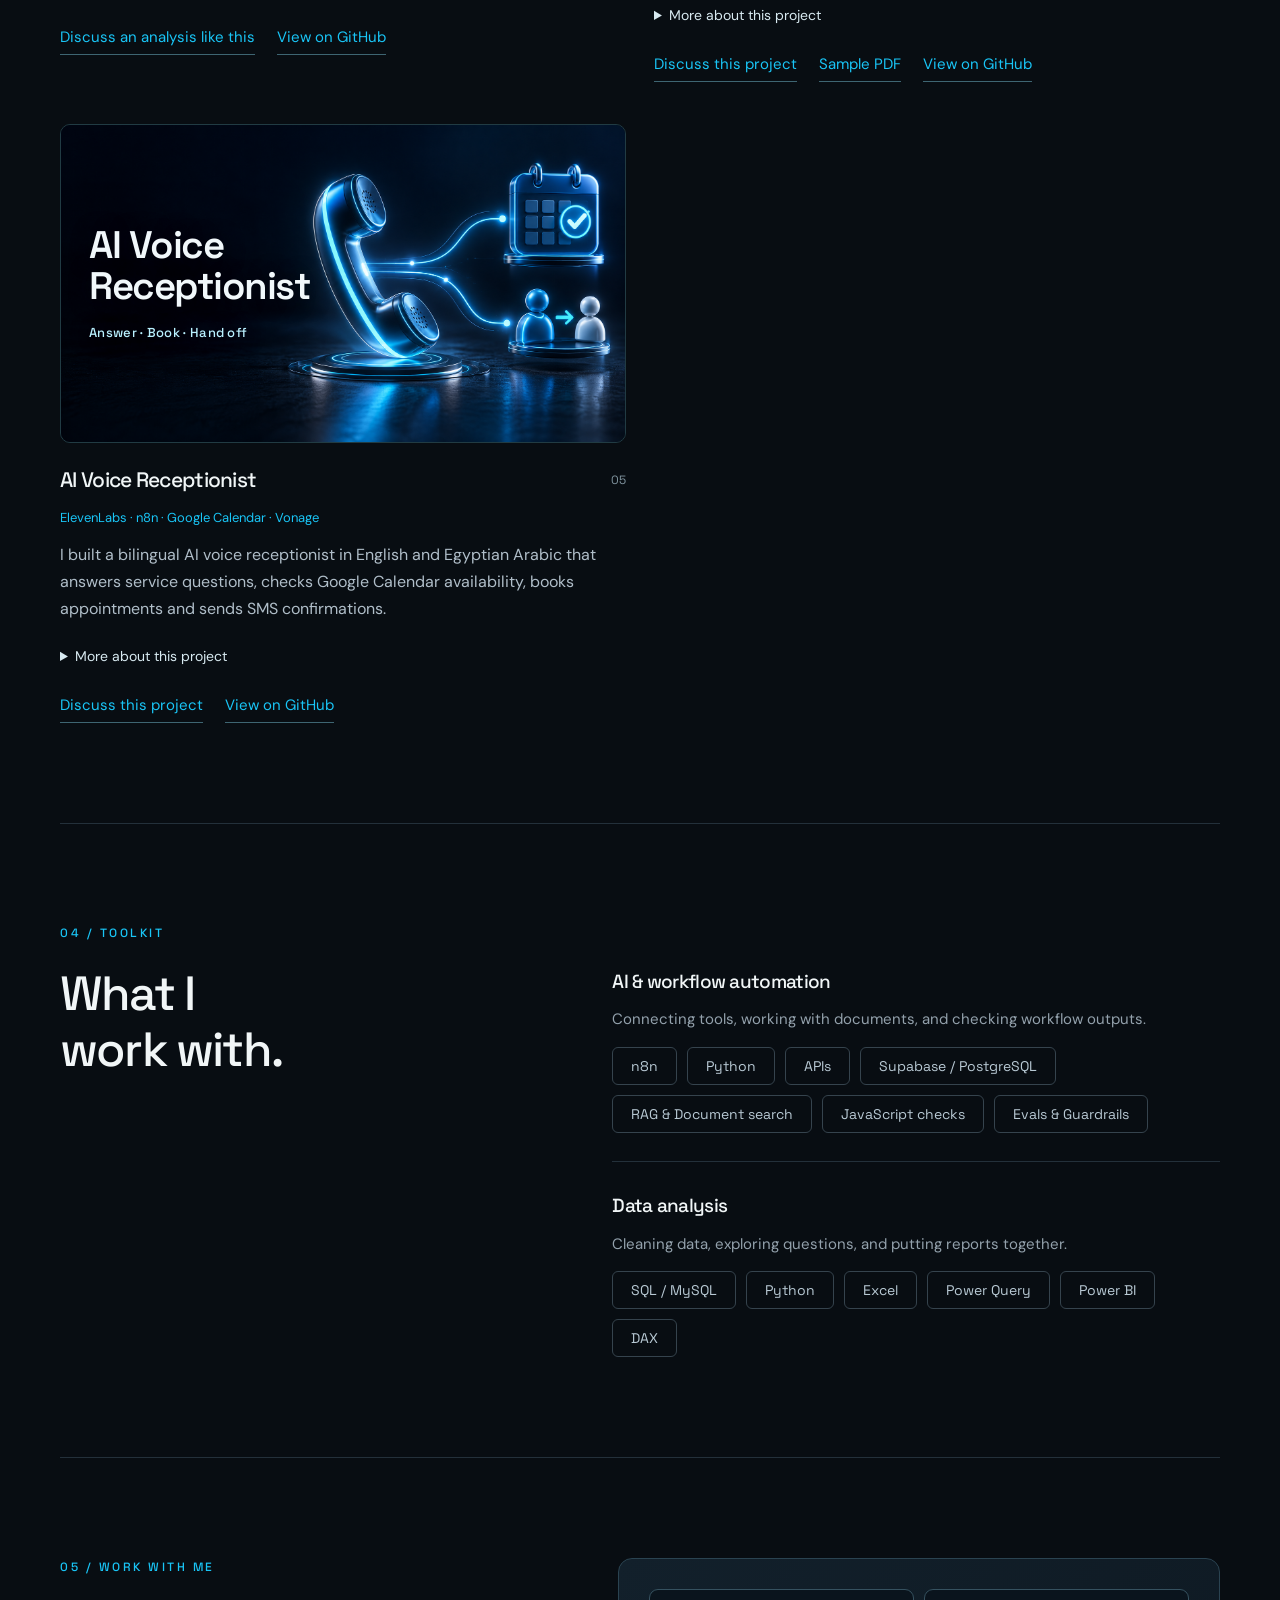
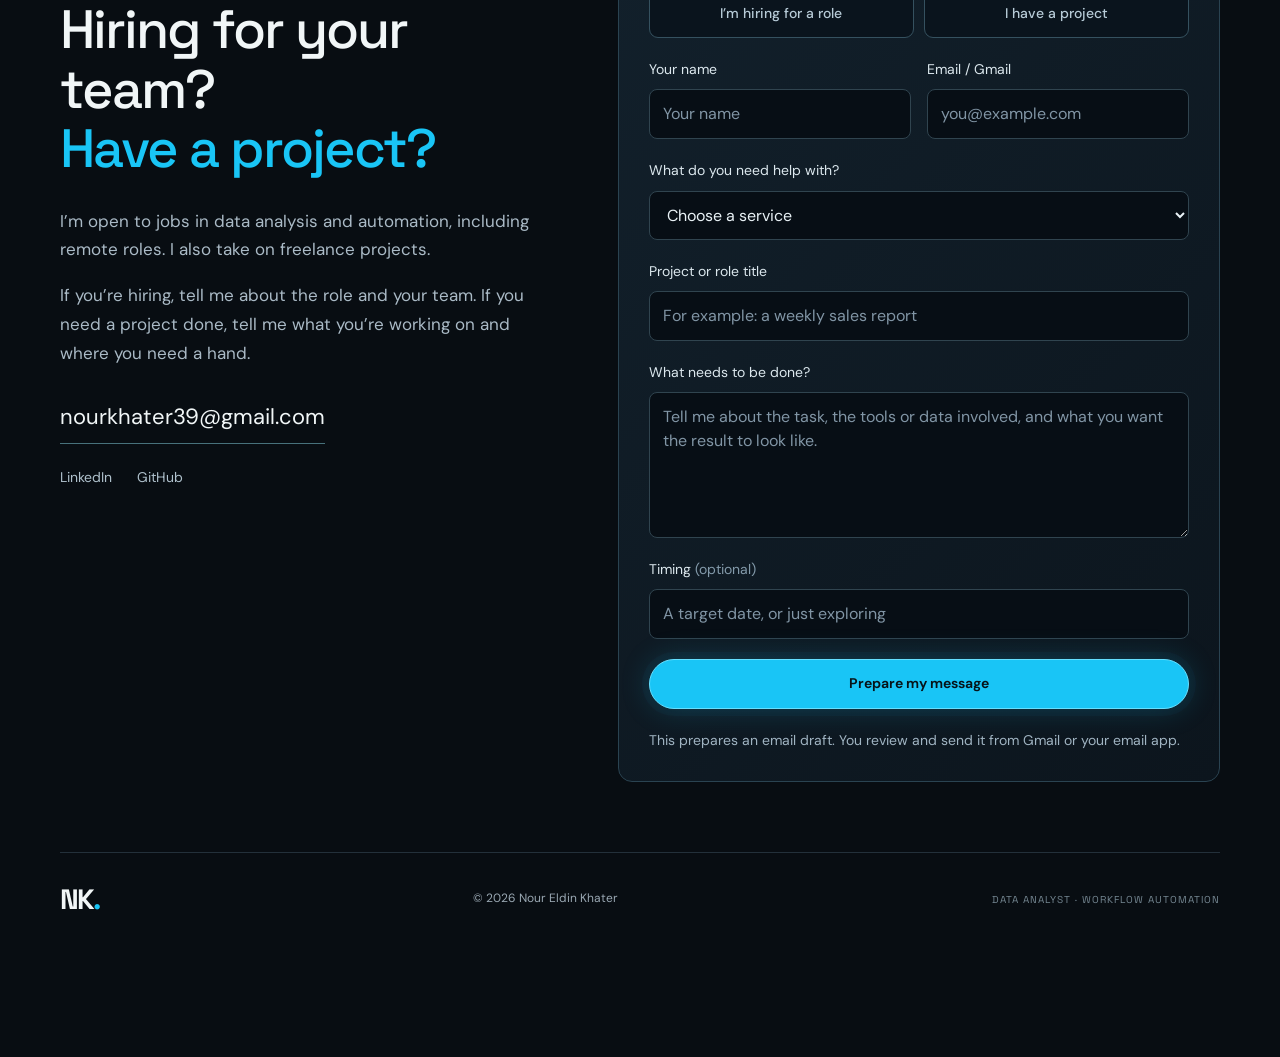
==== commit 2b8fa9e4: "Update CV, project descriptions, and voice receptionist details" ====
--- a/index.html
+++ b/index.html
@@ -1,9 +1,9 @@
 <!doctype html>
 <html lang="en"><head><meta charset="UTF-8"><meta name="viewport" content="width=device-width, initial-scale=1"><meta name="theme-color" content="#080d12"><meta name="description" content="Nour Eldin Khater is a data analyst in 6th of October City, Giza, Egypt. I use SQL, Excel and Power BI to make data useful, and automate repeatable data workflows with n8n."><link rel="canonical" href="https://nour2303.github.io/"><meta property="og:type" content="website"><meta property="og:url" content="https://nour2303.github.io/"><meta property="og:title" content="Nour Eldin Khater | Data Analyst"><meta property="og:description" content="Data analysis, clear reports and practical workflow automation. Explore my work and get in touch."><meta property="og:image" content="https://nour2303.github.io/assets/img/nour-portrait.jpeg"><meta property="og:image:width" content="600"><meta property="og:image:height" content="600"><meta property="og:image:alt" content="Portrait of Nour Eldin Khater"><meta name="twitter:card" content="summary"><title>Nour Eldin Khater | Data Analyst &amp; Workflow Automation</title><link rel="icon" type="image/svg+xml" href="data:image/svg+xml,%3Csvg xmlns='http://www.w3.org/2000/svg' viewBox='0 0 64 64'%3E%3Crect width='64' height='64' rx='16' fill='%23080d12'/%3E%3Cpath d='M18 46V18l28 28V18' fill='none' stroke='%2344d9ee' stroke-width='6'/%3E%3C/svg%3E"><link rel="stylesheet" href="style.css"><link rel="stylesheet" href="content.css"></head>
 <body><a class="skip" href="#main">Skip to content</a><header><nav class="wrap" aria-label="Main navigation"><a href="#home" class="brand"><span class="monogram">NK<span>.</span></span><span>Nour Eldin Khater</span></a><div class="nav-links"><a href="#about">About</a><a href="#expertise">Expertise</a><a href="#work">Work</a></div><div class="nav-actions"><a class="nav-cv" href="Nour-Khater-CV.pdf" download="Nour-Khater-CV.pdf" aria-label="Download CV as PDF">Download CV</a><a class="nav-contact" href="#contact">Hire me</a></div></nav></header>
-<main id="main"><section class="hero wrap" id="home"><div class="eyebrow"><span class="short-line"></span> DATA ANALYST · WORKFLOW AUTOMATION</div><h1>Clearer data.<br><span>Less busywork.</span></h1><p class="hero-copy">I’m Nour, a data analyst. I turn messy data into clear reports.<br>I also build AI automation tools that can save time and lower routine costs.</p><p class="audience-note">Open to job opportunities, remote roles and freelance projects.</p><div class="hero-actions"><a class="button primary" href="#work">Explore my work</a><a class="button secondary" href="#about">Meet Nour</a></div><div class="hero-bottom"><div><span class="small-label">BASED IN</span><span>6th of October City, Giza, Egypt</span></div><a href="#expertise" class="explore">SCROLL TO EXPLORE <span class="scroll-track" aria-hidden="true"></span></a><div class="hero-index"><span>01 /</span> ANALYSE<br><span>02 /</span> AUTOMATE</div></div><div class="hero-orbit" aria-hidden="true"></div></section>
-<section class="expertise section wrap" id="expertise"><div class="section-heading"><div><p class="eyebrow">01 / EXPERTISE</p><h2>What I can<br>help with.</h2></div><p class="section-note">A clearer report, a cleaner dataset,<br>or one less task to do by hand.</p></div><div class="expertise-grid"><article class="expertise-card analysis"><div class="card-top"><span class="small-label">MAKE DATA MEANINGFUL</span><span class="card-number">01</span></div><div class="chart" role="img" aria-label="Simple rising bar chart"><span style="--height:30%"></span><span style="--height:46%"></span><span style="--height:38%"></span><span style="--height:65%"></span><span style="--height:53%"></span><span style="--height:83%"></span><span style="--height:72%"></span><span style="--height:100%"></span></div><h3>Data Analysis</h3><p class="placeholder">I use SQL, Excel and Power BI to tidy data and make clear reports. My projects look at sales, profit, cancelled orders and returns.</p><a href="#work" class="text-link" data-select="analysis">Explore data analysis</a></article><article class="expertise-card automation"><div class="card-top"><span class="small-label">BUILD BETTER WORKFLOWS</span><span class="card-number">02</span></div><div class="flow" aria-label="Workflow illustration: input, AI, action"><div class="flow-node">Input</div><span class="connector"></span><div class="flow-node ai-node">AI</div><span class="connector"></span><div class="flow-node">Action</div></div><h3>AI Automation</h3><p class="placeholder">I build AI workflows that connect tools, move data and handle repeat tasks. They can save teams time, reduce manual work and help keep routine costs down. I add checks so people can review the results.</p><a href="#work" class="text-link" data-select="automation">Explore automation</a></article></div></section>
-<section class="about section wrap" id="about"><div class="identity-panel"><p class="eyebrow">A LITTLE ABOUT ME</p><span class="identity-monogram" aria-hidden="true">NK<span>.</span></span><h3>Nour Eldin<br>Khater</h3><p>Data Analyst &amp;<br>Workflow Automation</p><div class="identity-location">6th of October City, Giza, Egypt</div></div><div class="about-copy"><p class="eyebrow">02 / ABOUT ME</p><h2>I like figuring out<br><span>how things work.</span></h2><p>I studied Management Information Systems, which brought together the two sides I’m interested in: business and technology.</p><p>During my internship at IDSC, I worked with government data and prepared reports for people who didn’t spend their day in spreadsheets. That’s still what I care about: making the work useful to the person who needs it.</p><p>I also build n8n workflows that connect documents, databases and other tools. They can automate repeatable data tasks as well as everyday admin work. I’m open to job opportunities, remote roles and freelance projects where I can put both interests to use.</p><div class="about-facts"><div><span class="small-label">EDUCATION</span><p>BBA in Management Information Systems · 2021 to 2025</p><span class="muted">MSA University &amp; University of Bedfordshire, UK</span></div><div><span class="small-label">LANGUAGES</span><p>Arabic · Native &nbsp; / &nbsp; English · Professional working proficiency</p></div></div></div><div class="experience-list"><h3>Where I’ve worked and trained</h3><article><span>FREELANCE</span><div><h4>Data Analysis &amp; Automation</h4><p>I also do freelance work in data analysis and automation. I help with reports, dashboards and n8n workflows, starting with what needs to be done and how I can make it easier.</p></div></article><article><span>JAN TO FEB 2026</span><div><h4>Data Analyst Intern &amp; Policy Lab Trainee</h4><p class="experience-company">IDSC · Cabinet of Ministers of Egypt</p><p>I cleaned and analysed government data with SQL, Excel and Power BI, and prepared reports for staff without a technical background. I received a Policy Lab certificate for distinguished performance and analytical contribution.</p></div></article><article><span>JUN TO JUL 2025</span><div><h4>Sales Trainee · Vesuvius Egypt</h4><p>I supported daily B2B sales and pipeline activities.</p></div></article><article><span>JAN TO FEB 2025</span><div><h4>IT Technical Support Trainee · PlastTec</h4><p>I helped log and troubleshoot hardware and software issues.</p></div></article></div></section>
-<section class="work section wrap" id="work"><div class="section-heading"><div><p class="eyebrow">03 / SELECTED WORK</p><h2>Things I’ve<br>worked on.</h2></div><p class="section-note">A closer look at my analytics<br>and automation projects.</p></div><div class="filter-row" role="group" aria-label="Filter projects"><button type="button" class="active" data-filter="all" aria-pressed="true">All work <span>05</span></button><button type="button" data-filter="automation" aria-pressed="false">AI Automation</button><button type="button" data-filter="analysis" aria-pressed="false">Data Analysis</button></div><p class="sr-only" id="filter-status" aria-live="polite">Showing 5 projects</p><div class="project-grid"><article class="project" data-category="analysis"><a class="project-preview image-preview" href="#contact" data-analysis-project="Sales Analysis" aria-label="Discuss Sales Analysis" style="aspect-ratio:1600/900"><img src="images/sales-profit-summary.svg" alt="Portfolio summary showing 51% profit margin on full price sales and 31% on sales with discounts above 15%" loading="lazy" decoding="async" width="1600" height="900" style="aspect-ratio:1600/900"></a><div class="project-meta"><h3>Sales Analysis</h3><span>01</span></div><p class="project-tags">Excel · Sales data · Profit</p><p class="project-description">I checked the sales records, then used Excel to see which products kept more profit and how discounts affected it.</p><details class="project-details"><summary>More about this project</summary><h4>Can we trust the numbers?</h4><p>I started with about 113,000 sales records to find which products earned more profit and how discounts affected it.</p><p>First, I found rows that copied real sales but changed the numbers. Almost half the data was affected.</p><p>I marked those rows and left them out of the calculations. I kept them in the file so another person could check my work.</p><h4>What discounts showed</h4><p>Full price sales had a <strong>51% profit margin</strong>. Sales with discounts above 15% had a <strong>31% margin</strong>. That makes large discounts worth a closer look.</p><p>Helmets had a margin of about <strong>59%</strong>. A higher price did not always mean a higher profit margin.</p><h4>Why it matters</h4><p>The Excel report shows which products kept more profit and where discounts reduced it. That gives a business a place to start when reviewing prices.</p><p>I built the checks and report in Excel. The numbers can be traced back to the sales records.</p></details><div class="project-actions"><a class="text-link workflow-cta" href="#contact" data-analysis-project="Sales Analysis">Discuss an analysis like this</a><a class="text-link workflow-cta" href="https://github.com/nour2303/sales-profitability-analysis" target="_blank" rel="noopener noreferrer">View on GitHub</a></div></article><article class="project" data-category="automation"><a class="project-preview image-preview" href="#contact" data-workflow="Firm Assistant" aria-label="Discuss Firm Assistant"><img src="images/firm-assistant.png" alt="Firm Assistant. Ask your company’s documents and data. An AI hub connects documents, a database and questions." loading="lazy" decoding="async" width="1672" height="941"></a><div class="project-meta"><h3>Firm Assistant</h3><span>02</span></div><p class="project-tags">n8n · Company files · Database</p><p class="project-description">Firm Assistant brings company files and database records together, so a team can ask a question in one place. It checks where to look before answering.</p><details class="project-details"><summary>More about this project</summary><p>Company answers can be spread across files and databases. Staff may have to search several places or ask someone else to find a record.</p><p>In this personal project, I built a workflow that decides where to look, reads the right source and gives an answer. It records each request, checks answers with sample questions and refuses requests it should not handle. It can read database records but cannot change them.</p><p>The aim is to make routine questions easier to handle. Before using it with real company data, a team would need to check the answers and who can access each source.</p></details><div class="project-actions"><a class="text-link workflow-cta" href="#contact" data-workflow="Firm Assistant">Discuss this workflow</a><a class="text-link workflow-cta" href="https://github.com/nour2303/firm-assistant" target="_blank" rel="noopener noreferrer">View on GitHub</a></div></article><article class="project" data-category="analysis"><a class="project-preview image-preview" href="#contact" data-analysis-project="Online Sales Analysis" aria-label="Discuss Online Sales Analysis" style="aspect-ratio:1600/900"><img src="images/online-sales-summary.svg" alt="Portfolio summary showing sales fell 20.6%, one product group made up 81% of the drop and one clothing group grew 27%" loading="lazy" decoding="async" width="1600" height="900" style="aspect-ratio:1600/900"></a><div class="project-meta"><h3>Online Sales Analysis</h3><span>03</span></div><p class="project-tags">SQL · Power BI · Sales trends</p><p class="project-description">I used SQL and Power BI to see why sales fell, where cancelled orders were a problem and which products still grew.</p><details class="project-details"><summary>More about this project</summary><h4>Where were sales falling?</h4><p>I looked at over <strong>131,000 sales records</strong> to find out why sales fell, which orders did not complete and where the business still had room to grow.</p><p>I removed repeated and empty entries with SQL. I then checked that the numbers in my Power BI report matched the cleaned data.</p><h4>One product group stood out</h4><p>Sales fell each month. One product group made up about <strong>81% of the drop</strong>, making it the first place to investigate.</p><p>Three product groups made up <strong>91% of sales value</strong>. A slowdown in one of them could have a big effect on the whole business.</p><h4>Cancelled and returned orders</h4><p>Some orders were cancelled or returned before becoming completed sales. I also found locations with more cancelled orders. That gives the business a clearer place to look for delivery or order problems.</p><h4>There was growth too</h4><p>One clothing group grew by <strong>27%</strong> while most groups fell. Business customers also placed larger orders and cancelled less often than individual customers.</p><p>These findings point to useful next steps: look into the biggest drop, check why orders are cancelled and learn from the groups that are growing.</p><h4>Why it matters</h4><p>The Power BI report shows where sales fell, where orders were cancelled and which parts of the business grew.</p><p>Cost data was not available, so this project does not measure profit.</p></details><div class="project-actions"><a class="text-link workflow-cta" href="#contact" data-analysis-project="Online Sales Analysis">Discuss an analysis like this</a><a class="text-link workflow-cta" href="https://github.com/nour2303/ecommerce-sales-analysis" target="_blank" rel="noopener noreferrer">View on GitHub</a></div></article><article class="project" data-category="automation"><a class="project-preview image-preview" href="#contact" data-workflow="Research &amp; Report Automation" aria-label="Discuss Research &amp; Report Automation"><img src="images/research-to-report.png" alt="Illustrated concept for a research workflow linking web sources, checks and a PDF report" loading="lazy" decoding="async" width="1672" height="941"></a><div class="project-meta"><h3>Research & Report Automation</h3><span>04</span></div><p class="project-tags">n8n · Web research · PDF reports</p><p class="project-description">I built a four-part n8n workflow that searches the web, checks quotations against their source pages and creates a PDF report with charts and links.</p><details class="project-details"><summary>More about this project</summary><p>Research reports take time. Someone has to find sources, check the numbers and put everything into a clean document.</p><p>I split the work across four workflows for planning the checklist, finding sources, checking the numbers and writing the report. Code checks confirm that each quotation comes from the linked page, and the chart step only runs when the data supports a real comparison. If a required fact is missing, the report marks it as incomplete instead of guessing.</p><p>In a test comparing 2010 and 2020 US Census population numbers, the workflow finished in about 90 seconds, created a two-page PDF with a bar chart and official source links, and saved it to Google Drive. It is a working demo for clear factual questions, and a person should still review any finished PDF before sharing it.</p></details><div class="project-actions"><a class="text-link workflow-cta" href="#contact" data-workflow="Research &amp; Report Automation">Discuss this project</a><a class="text-link workflow-cta" href="Research-Team-Census-Demo.pdf" target="_blank" rel="noopener noreferrer">Sample PDF</a><a class="text-link workflow-cta" href="https://github.com/nour2303/research-automation" target="_blank" rel="noopener noreferrer">View on GitHub</a></div></article><article class="project" data-category="automation"><a class="project-preview image-preview voice-preview" href="#contact" data-voice-service aria-label="Discuss AI Voice Receptionist"><img src="images/voice-receptionist.png" alt="Illustration of a phone, calendar and staff handoff" loading="lazy" decoding="async" width="1672" height="941"><span class="voice-preview-copy" aria-hidden="true"><strong>AI Voice<br>Receptionist</strong><span>Answer · Book · Hand off</span></span></a><div class="project-meta"><h3>AI Voice Receptionist</h3><span>05</span></div><p class="project-tags">Calls · Appointments · Staff handoff</p><p class="project-description">I designed a voice receptionist that can answer common questions, check appointments and pass tricky calls to a person. The goal is to free up staff time while keeping bookings reliable.</p><details class="project-details"><summary>More about this project</summary><p>Small service businesses often spend staff time answering the same questions and checking the calendar. I designed steps for routine answers, appointment checks, call summaries and passing a caller to a person when needed.</p><p>The receptionist should only confirm a booking after the calendar saves it. If information is missing, the calendar fails or a person cannot take the call, it should take a message instead of making up an answer.</p><p>The test plan includes 10 to 15 types of calls, such as booking conflicts, repeat requests, calendar failures and callers changing their minds. Time and cost savings have not been measured.</p></details><div class="project-actions"><a class="text-link workflow-cta" href="#contact" data-voice-service>Discuss this project</a><a class="text-link workflow-cta" href="https://github.com/nour2303/nile-auto-ai-voice-receptionist" target="_blank" rel="noopener noreferrer">View on GitHub</a></div></article></div></section>
-<section class="skills section wrap"><p class="eyebrow">04 / TOOLKIT</p><div class="toolkit-inner"><h2>What I<br>work with.</h2><div class="toolkit-groups"><div><h3>AI &amp; workflow automation</h3><p class="placeholder">Connecting tools, working with documents, and checking workflow outputs.</p><div class="skill-slots"><span>n8n</span><span>Python</span><span>APIs</span><span>Supabase / PostgreSQL</span><span>Document search</span><span>JavaScript checks</span><span>AI answer checks</span></div></div><div><h3>Data analysis</h3><p class="placeholder">Cleaning data, exploring questions, and putting reports together.</p><div class="skill-slots"><span>SQL / MySQL</span><span>Python</span><span>Excel</span><span>Power Query</span><span>Power BI</span><span>DAX</span></div></div></div></div></section>
+<main id="main"><section class="hero wrap" id="home"><div class="eyebrow"><span class="short-line"></span> DATA ANALYST · WORKFLOW AUTOMATION</div><h1>Clearer data.<br><span>Less busywork.</span></h1><p class="hero-copy">I’m Nour, a data analyst. I turn messy data into clear reports.<br>I also build AI automation tools that save time and lower routine costs.</p><p class="audience-note">Open to job opportunities, remote roles and freelance projects.</p><div class="hero-actions"><a class="button primary" href="#work">Explore my work</a><a class="button secondary" href="#about">Meet Nour</a></div><div class="hero-bottom"><div><span class="small-label">BASED IN</span><span>6th of October City, Giza, Egypt</span></div><a href="#expertise" class="explore">SCROLL TO EXPLORE <span class="scroll-track" aria-hidden="true"></span></a><div class="hero-index"><span>01 /</span> ANALYSE<br><span>02 /</span> AUTOMATE</div></div><div class="hero-orbit" aria-hidden="true"></div></section>
+<section class="expertise section wrap" id="expertise"><div class="section-heading"><div><p class="eyebrow">01 / EXPERTISE</p><h2>What I can<br>help with.</h2></div><p class="section-note">A clearer report, a cleaner dataset,<br>or one less task to do by hand.</p></div><div class="expertise-grid"><article class="expertise-card analysis"><div class="card-top"><span class="small-label">MAKE DATA MEANINGFUL</span><span class="card-number">01</span></div><div class="chart" role="img" aria-label="Simple rising bar chart"><span style="--height:30%"></span><span style="--height:46%"></span><span style="--height:38%"></span><span style="--height:65%"></span><span style="--height:53%"></span><span style="--height:83%"></span><span style="--height:72%"></span><span style="--height:100%"></span></div><h3>Data Analysis</h3><p class="placeholder">I use SQL, Excel and Power BI to tidy data and make clear reports. My projects look at sales, profit, cancelled orders and returns.</p><a href="#work" class="text-link" data-select="analysis">Explore data analysis</a></article><article class="expertise-card automation"><div class="card-top"><span class="small-label">BUILD BETTER WORKFLOWS</span><span class="card-number">02</span></div><div class="flow" aria-label="Workflow illustration: input, AI, action"><div class="flow-node">Input</div><span class="connector"></span><div class="flow-node ai-node">AI</div><span class="connector"></span><div class="flow-node">Action</div></div><h3>AI Automation</h3><p class="placeholder">I build AI workflows that connect tools, move data and handle repeat tasks. They save teams time, reduce manual work and keep routine operations consistent with built-in validation checks.</p><a href="#work" class="text-link" data-select="automation">Explore automation</a></article></div></section>
+<section class="about section wrap" id="about"><div class="identity-panel"><p class="eyebrow">A LITTLE ABOUT ME</p><span class="identity-monogram" aria-hidden="true">NK<span>.</span></span><h3>Nour Eldin<br>Khater</h3><p>Data Analyst &amp;<br>Workflow Automation</p><div class="identity-location">6th of October City, Giza, Egypt</div></div><div class="about-copy"><p class="eyebrow">02 / ABOUT ME</p><h2>I like figuring out<br><span>how things work.</span></h2><p>I studied Management Information Systems, which brought together the two sides I’m interested in: business and technology.</p><p>During my internship at IDSC, I worked with government data and prepared reports for people who didn’t spend their day in spreadsheets. That’s still what I care about: making the work useful to the person who needs it.</p><p>I also build n8n workflows that connect documents, databases and other tools. They automate repeatable data tasks as well as everyday admin work. I’m open to job opportunities, remote roles and freelance projects where I can put both interests to use.</p><div class="about-facts"><div><span class="small-label">EDUCATION</span><p>BBA in Management Information Systems · 2021 to 2025</p><span class="muted">MSA University &amp; University of Bedfordshire, UK</span></div><div><span class="small-label">LANGUAGES</span><p>Arabic · Native &nbsp; / &nbsp; English · Professional working proficiency</p></div></div></div><div class="experience-list"><h3>Where I’ve worked and trained</h3><article><span>FREELANCE</span><div><h4>Data Analysis &amp; Automation</h4><p>I also do freelance work in data analysis and automation. I help with reports, dashboards and n8n workflows, starting with what needs to be done and how I can make it easier.</p></div></article><article><span>JAN TO FEB 2026</span><div><h4>Data Analyst Intern &amp; Policy Lab Trainee</h4><p class="experience-company">IDSC · Cabinet of Ministers of Egypt</p><p>I cleaned and analysed government data with SQL, Excel and Power BI, and prepared reports for staff without a technical background. I received a Policy Lab certificate for distinguished performance and analytical contribution.</p></div></article><article><span>JUN TO JUL 2025</span><div><h4>Sales Trainee · Vesuvius Egypt</h4><p>I supported daily B2B sales and pipeline activities.</p></div></article><article><span>JAN TO FEB 2025</span><div><h4>IT Technical Support Trainee · PlastTec</h4><p>I helped log and troubleshoot hardware and software issues.</p></div></article></div></section>
+<section class="work section wrap" id="work"><div class="section-heading"><div><p class="eyebrow">03 / SELECTED WORK</p><h2>Things I’ve<br>worked on.</h2></div><p class="section-note">A closer look at my analytics<br>and automation projects.</p></div><div class="filter-row" role="group" aria-label="Filter projects"><button type="button" class="active" data-filter="all" aria-pressed="true">All work <span>05</span></button><button type="button" data-filter="automation" aria-pressed="false">AI Automation</button><button type="button" data-filter="analysis" aria-pressed="false">Data Analysis</button></div><p class="sr-only" id="filter-status" aria-live="polite">Showing 5 projects</p><div class="project-grid"><article class="project" data-category="analysis"><a class="project-preview image-preview" href="#contact" data-analysis-project="Sales Analysis" aria-label="Discuss Sales Analysis" style="aspect-ratio:1600/900"><img src="images/sales-profit-summary.svg" alt="Portfolio summary showing 51% profit margin on full price sales and 31% on sales with discounts above 15%" loading="lazy" decoding="async" width="1600" height="900" style="aspect-ratio:1600/900"></a><div class="project-meta"><h3>Sales Analysis</h3><span>01</span></div><p class="project-tags">Excel · Sales data · Profit</p><p class="project-description">I audited 113,000 sales records and built an Excel dashboard showing which products kept more profit and how discounts affected margins.</p><details class="project-details"><summary>More about this project</summary><h4>Auditing the numbers</h4><p>I analyzed 113,000 sales records to find which products earned more profit and how discounts affected margins.</p><p>During the data quality audit, I identified fabricated duplicate rows that copied earlier years with altered figures and flagged them so they were excluded from the clean analysis while remaining traceable in the workbook.</p><h4>What discounts showed</h4><p>Full price sales had a <strong>51% profit margin</strong>. Sales with discounts above 15% had a <strong>31% margin</strong>, showing how steep discounting quietly eroded profit.</p><p>Helmets delivered a <strong>59% margin</strong>, demonstrating that higher unit prices did not always mean higher profitability.</p><h4>Why it matters</h4><p>The interactive Excel dashboard highlights top-performing products and discount thresholds, giving stakeholders a clear starting point when reviewing pricing and promotions.</p></details><div class="project-actions"><a class="text-link workflow-cta" href="#contact" data-analysis-project="Sales Analysis">Discuss an analysis like this</a><a class="text-link workflow-cta" href="https://github.com/nour2303/sales-profitability-analysis" target="_blank" rel="noopener noreferrer">View on GitHub</a></div></article><article class="project" data-category="automation"><a class="project-preview image-preview" href="#contact" data-workflow="Firm Assistant" aria-label="Discuss Firm Assistant"><img src="images/firm-assistant.png" alt="Firm Assistant. Ask your company’s documents and data. An AI hub connects documents, a database and questions." loading="lazy" decoding="async" width="1672" height="941"></a><div class="project-meta"><h3>Firm Assistant</h3><span>02</span></div><p class="project-tags">n8n · RAG · Guardrails · Evals</p><p class="project-description">Firm Assistant connects company documents and database records in one place, routing each question to the right source with read-only SQL guardrails and automated evaluations.</p><details class="project-details"><summary>More about this project</summary><p>Company answers are often spread across PDF documents and structured databases, forcing teams to search multiple tools to answer routine questions.</p><p>I built a three-workflow system in n8n covering Google Drive document ingestion, an intent-routed RAG and SQL assistant with semantic caching, and an automated evaluation pipeline. It logs every request, enforces read-only SQL guardrails, refuses out-of-scope queries, and evaluates answer quality using test cases and an LLM judge.</p></details><div class="project-actions"><a class="text-link workflow-cta" href="#contact" data-workflow="Firm Assistant">Discuss this workflow</a><a class="text-link workflow-cta" href="https://github.com/nour2303/firm-assistant" target="_blank" rel="noopener noreferrer">View on GitHub</a></div></article><article class="project" data-category="analysis"><a class="project-preview image-preview" href="#contact" data-analysis-project="Online Sales Analysis" aria-label="Discuss Online Sales Analysis" style="aspect-ratio:1600/900"><img src="images/online-sales-summary.svg" alt="Portfolio summary showing sales fell 20.6%, one product group made up 81% of the drop and one clothing group grew 27%" loading="lazy" decoding="async" width="1600" height="900" style="aspect-ratio:1600/900"></a><div class="project-meta"><h3>Online Sales Analysis</h3><span>03</span></div><p class="project-tags">SQL · Power BI · Sales trends</p><p class="project-description">I used SQL and Power BI across 131,000+ records to uncover why revenue fell, where cancelled orders concentrated and which categories still grew.</p><details class="project-details"><summary>More about this project</summary><h4>Where were sales falling?</h4><p>I analyzed over <strong>131,000 sales records</strong> using MySQL for deduplication and standardization and Power BI for data modeling, DAX measures and interactive reporting.</p><h4>One product group stood out</h4><p>Monthly sales fell by 20.6%, and a single category accounted for <strong>81% of the drop</strong>, making it the top priority to investigate.</p><p>Three product categories generated <strong>91% of total revenue</strong>, highlighting a heavy concentration risk across the catalog.</p><h4>Cancelled orders and growth areas</h4><p>The dashboard isolates cancellation and return hotspots by location and fulfillment channel so operations teams know where to focus.</p><p>At the same time, one apparel category grew by <strong>27%</strong>, and B2B buyers placed larger orders with lower cancellation rates than individual buyers.</p></details><div class="project-actions"><a class="text-link workflow-cta" href="#contact" data-analysis-project="Online Sales Analysis">Discuss an analysis like this</a><a class="text-link workflow-cta" href="https://github.com/nour2303/ecommerce-sales-analysis" target="_blank" rel="noopener noreferrer">View on GitHub</a></div></article><article class="project" data-category="automation"><a class="project-preview image-preview" href="#contact" data-workflow="Research &amp; Report Automation" aria-label="Discuss Research &amp; Report Automation"><img src="images/research-to-report.png" alt="Illustrated concept for a research workflow linking web sources, checks and a PDF report" loading="lazy" decoding="async" width="1672" height="941"></a><div class="project-meta"><h3>Research &amp; Report Automation</h3><span>04</span></div><p class="project-tags">n8n · Multi-agent · PDF reports</p><p class="project-description">I built a four-workflow multi-agent system in n8n that searches the web, verifies quotations against source pages and generates a cited PDF report with comparison charts.</p><details class="project-details"><summary>More about this project</summary><p>Preparing research briefs manually requires gathering sources, cross-checking figures and formatting charts and citations into a clean document.</p><p>I architected four coordinated n8n workflows: an orchestrator that creates a factual checklist, a research agent that extracts web sources via Tavily and runs code checks to verify exact quotations, an analyst workflow that validates coverage and generates QuickChart visuals, and a report writer that compiles HTML into a finished PDF via Gotenberg and uploads it to Google Drive.</p><p>On a benchmark run comparing 2010 and 2020 U.S. Census population figures, the pipeline completed in 87 seconds and delivered a two-page cited PDF report with a comparison table and bar chart.</p></details><div class="project-actions"><a class="text-link workflow-cta" href="#contact" data-workflow="Research &amp; Report Automation">Discuss this project</a><a class="text-link workflow-cta" href="Research-Team-Census-Demo.pdf" target="_blank" rel="noopener noreferrer">Sample PDF</a><a class="text-link workflow-cta" href="https://github.com/nour2303/research-automation" target="_blank" rel="noopener noreferrer">View on GitHub</a></div></article><article class="project" data-category="automation"><a class="project-preview image-preview voice-preview" href="#contact" data-voice-service aria-label="Discuss AI Voice Receptionist"><img src="images/voice-receptionist.png" alt="Illustration of a phone, calendar and staff handoff" loading="lazy" decoding="async" width="1672" height="941"><span class="voice-preview-copy" aria-hidden="true"><strong>AI Voice<br>Receptionist</strong><span>Answer · Book · Hand off</span></span></a><div class="project-meta"><h3>AI Voice Receptionist</h3><span>05</span></div><p class="project-tags">ElevenLabs · n8n · Google Calendar · Vonage</p><p class="project-description">I built a bilingual AI voice receptionist in English and Egyptian Arabic that answers service questions, checks Google Calendar availability, books appointments and sends SMS confirmations.</p><details class="project-details"><summary>More about this project</summary><p>Service businesses spend hours answering repetitive calls, checking schedules and logging customer requests across separate calendars.</p><p>I built a bilingual voice receptionist combining an ElevenLabs conversational voice agent with a 66-node n8n backend workflow. It handles calls in English and Egyptian Arabic, validates business hours and service durations, checks availability across separate cleaning and repair Google Calendars, and books confirmed appointments.</p><p>Once an appointment is created on the calendar, the workflow logs customer and booking records in Google Sheets, sends an SMS confirmation with the appointment date and time via Vonage, and routes complex issues or refund requests to a staff follow-up log.</p></details><div class="project-actions"><a class="text-link workflow-cta" href="#contact" data-voice-service>Discuss this project</a><a class="text-link workflow-cta" href="https://github.com/nour2303/nile-auto-ai-voice-receptionist" target="_blank" rel="noopener noreferrer">View on GitHub</a></div></article></div></section>
+<section class="skills section wrap"><p class="eyebrow">04 / TOOLKIT</p><div class="toolkit-inner"><h2>What I<br>work with.</h2><div class="toolkit-groups"><div><h3>AI &amp; workflow automation</h3><p class="placeholder">Connecting tools, working with documents, and checking workflow outputs.</p><div class="skill-slots"><span>n8n</span><span>Python</span><span>APIs</span><span>Supabase / PostgreSQL</span><span>RAG &amp; Document search</span><span>JavaScript checks</span><span>Evals &amp; Guardrails</span></div></div><div><h3>Data analysis</h3><p class="placeholder">Cleaning data, exploring questions, and putting reports together.</p><div class="skill-slots"><span>SQL / MySQL</span><span>Python</span><span>Excel</span><span>Power Query</span><span>Power BI</span><span>DAX</span></div></div></div></div></section>
 <section class="contact section wrap" id="contact"><div class="service-intro"><p class="eyebrow">05 / WORK WITH ME</p><h2>Hiring for your team?<br><span>Have a project?</span></h2><p>I’m open to jobs in data analysis and automation, including remote roles. I also take on freelance projects.</p><p>If you’re hiring, tell me about the role and your team. If you need a project done, tell me what you’re working on and where you need a hand.</p><a class="email-link" href="mailto:nourkhater39@gmail.com">nourkhater39@gmail.com</a><div class="service-socials"><a href="https://www.linkedin.com/in/nour-eldin-khater" target="_blank" rel="noopener noreferrer">LinkedIn</a><a href="https://github.com/nour2303" target="_blank" rel="noopener noreferrer">GitHub</a></div></div><form id="service-form" class="service-form"><div class="inquiry-paths" role="group" aria-label="Reason for getting in touch"><button type="button" data-inquiry="job" aria-pressed="false">I’m hiring for a role</button><button type="button" data-inquiry="project" aria-pressed="false">I have a project</button></div><div class="form-row"><label>Your name<input name="name" autocomplete="name" required maxlength="100" placeholder="Your name"></label><label>Email / Gmail<input type="email" name="email" autocomplete="email" required maxlength="254" placeholder="you@example.com"></label></div><label>What do you need help with?<select name="service" required aria-label="What do you need help with?"><option value="">Choose a service</option><option value="AI / n8n automation">AI / n8n automation</option><option value="AI voice receptionist">AI voice receptionist</option><option value="Data analysis">Data analysis</option><option value="Power BI or Excel dashboard">Power BI or Excel dashboard</option><option value="Automation + data analysis">Automation + data analysis</option><option value="Job opportunity">Job opportunity</option><option value="Something else / not sure yet">Something else / not sure yet</option></select></label><label><span id="project-label">Project or role title</span><input name="project" required maxlength="160" placeholder="For example: a weekly sales report"></label><label><span id="details-label">What needs to be done?</span><textarea name="details" required minlength="20" maxlength="4000" rows="5" placeholder="Tell me about the task, the tools or data involved, and what you want the result to look like."></textarea></label><label>Timing <span class="optional">(optional)</span><input name="timeline" maxlength="150" placeholder="A target date, or just exploring"></label><button type="submit" class="button primary">Prepare my message</button><p class="form-note">This prepares an email draft. You review and send it from Gmail or your email app.</p><noscript><p>Please email your project details to <a href="mailto:nourkhater39@gmail.com">nourkhater39@gmail.com</a>.</p></noscript><div id="inquiry-result" class="inquiry-result" hidden><p id="inquiry-status" role="status">Your draft is ready. Choose where to open it, then review and send.</p><div class="draft-actions"><a id="gmail-draft" class="button primary" target="_blank" rel="noopener noreferrer">Open in Gmail</a><a id="email-draft" class="button secondary">Open email app</a></div><details><summary>View or copy your message</summary><textarea id="draft-text" readonly rows="8" aria-label="Prepared inquiry"></textarea><button id="copy-inquiry" type="button" class="button secondary">Copy message</button><p id="copy-status" role="status"></p></details></div></form></section></main><footer class="wrap"><a class="monogram" href="#home" aria-label="Back to top">NK<span>.</span></a><p>© <span id="year">2026</span> Nour Eldin Khater</p><span class="footer-note">DATA ANALYST · WORKFLOW AUTOMATION</span></footer><script src="script.js"></script></body></html>
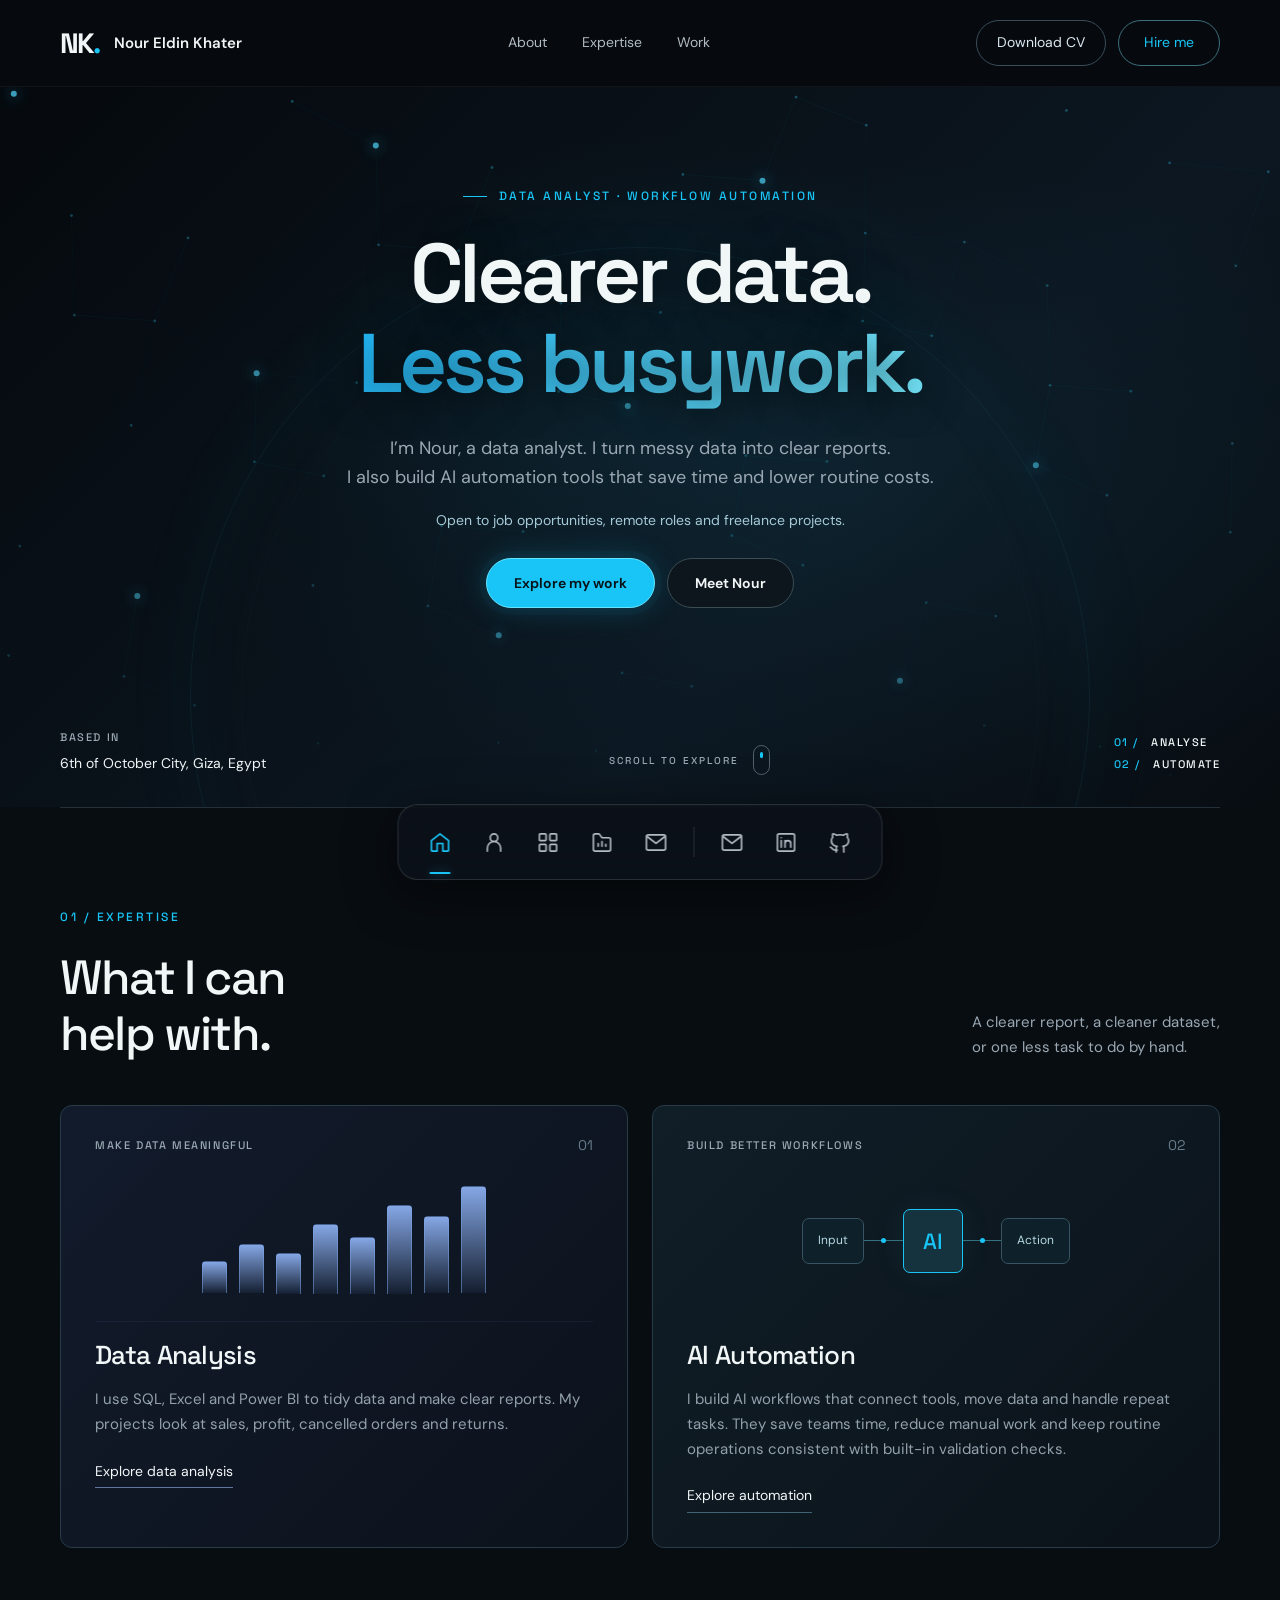
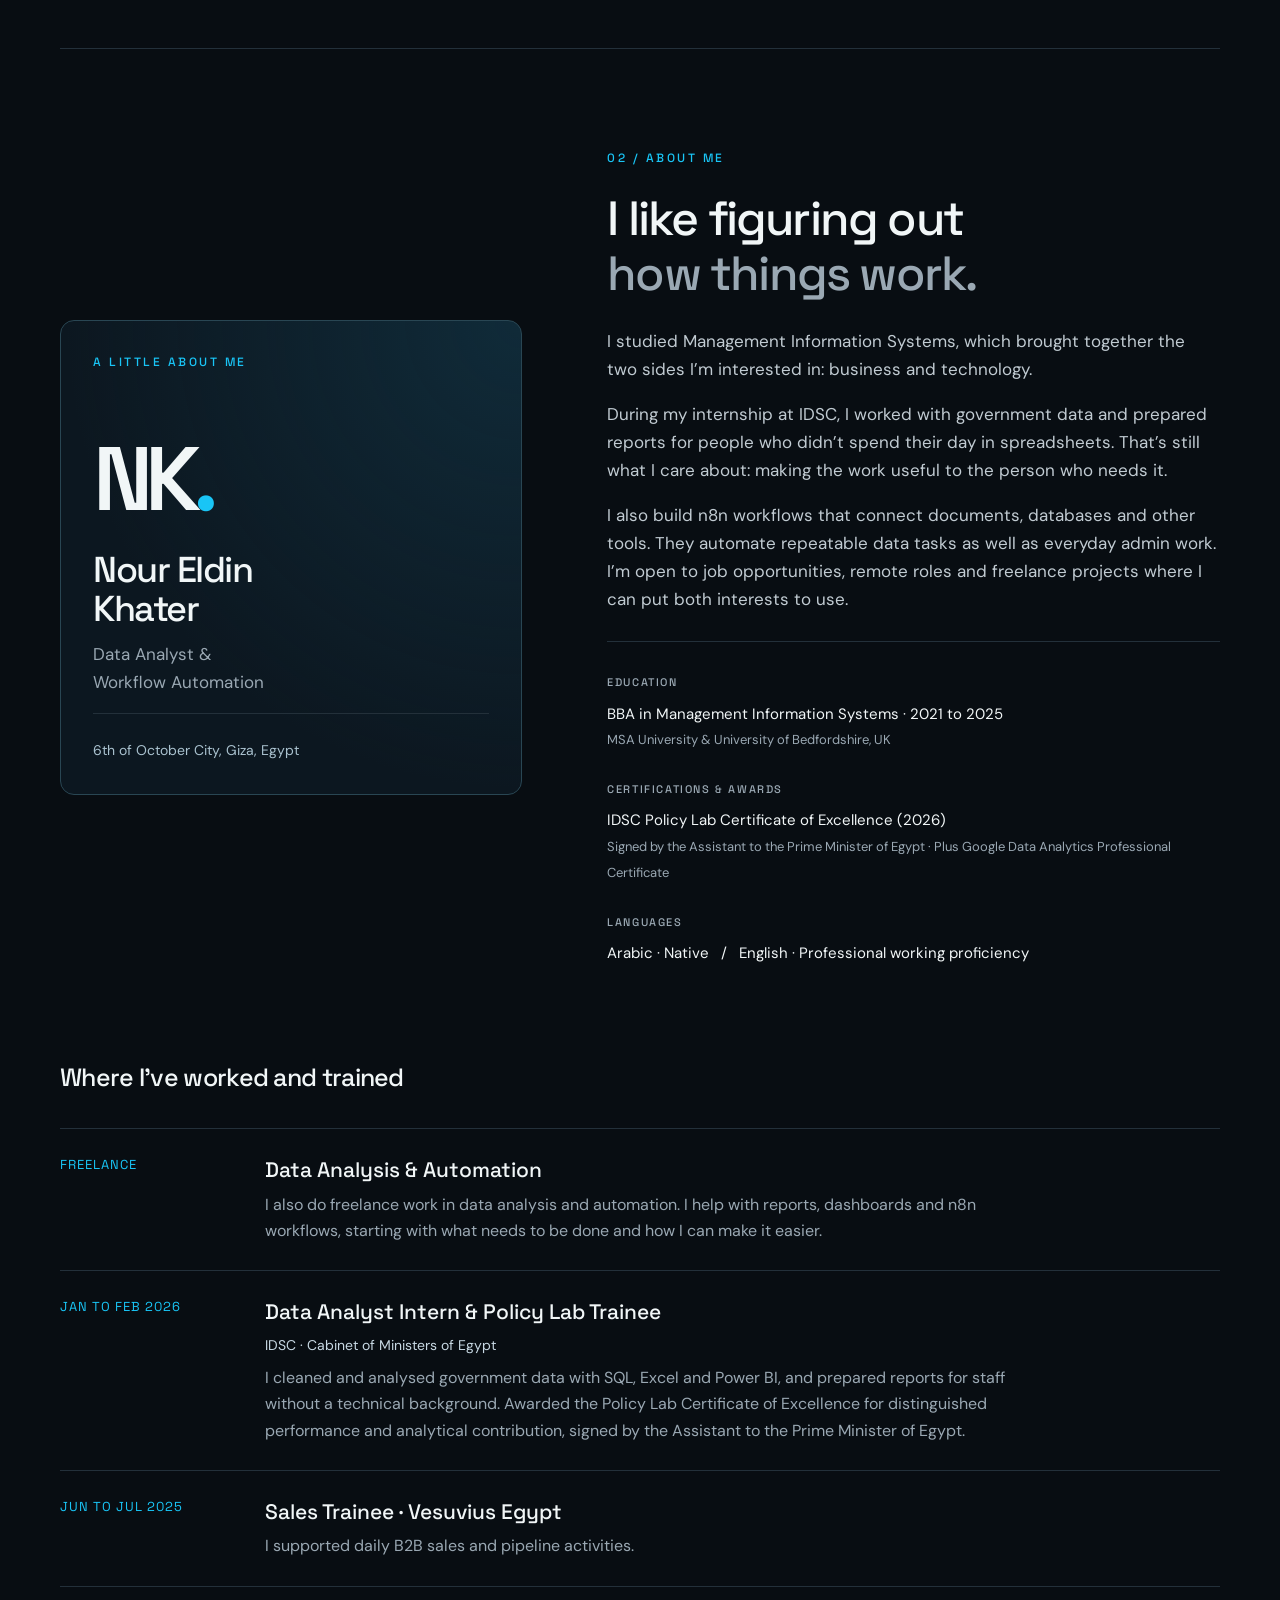
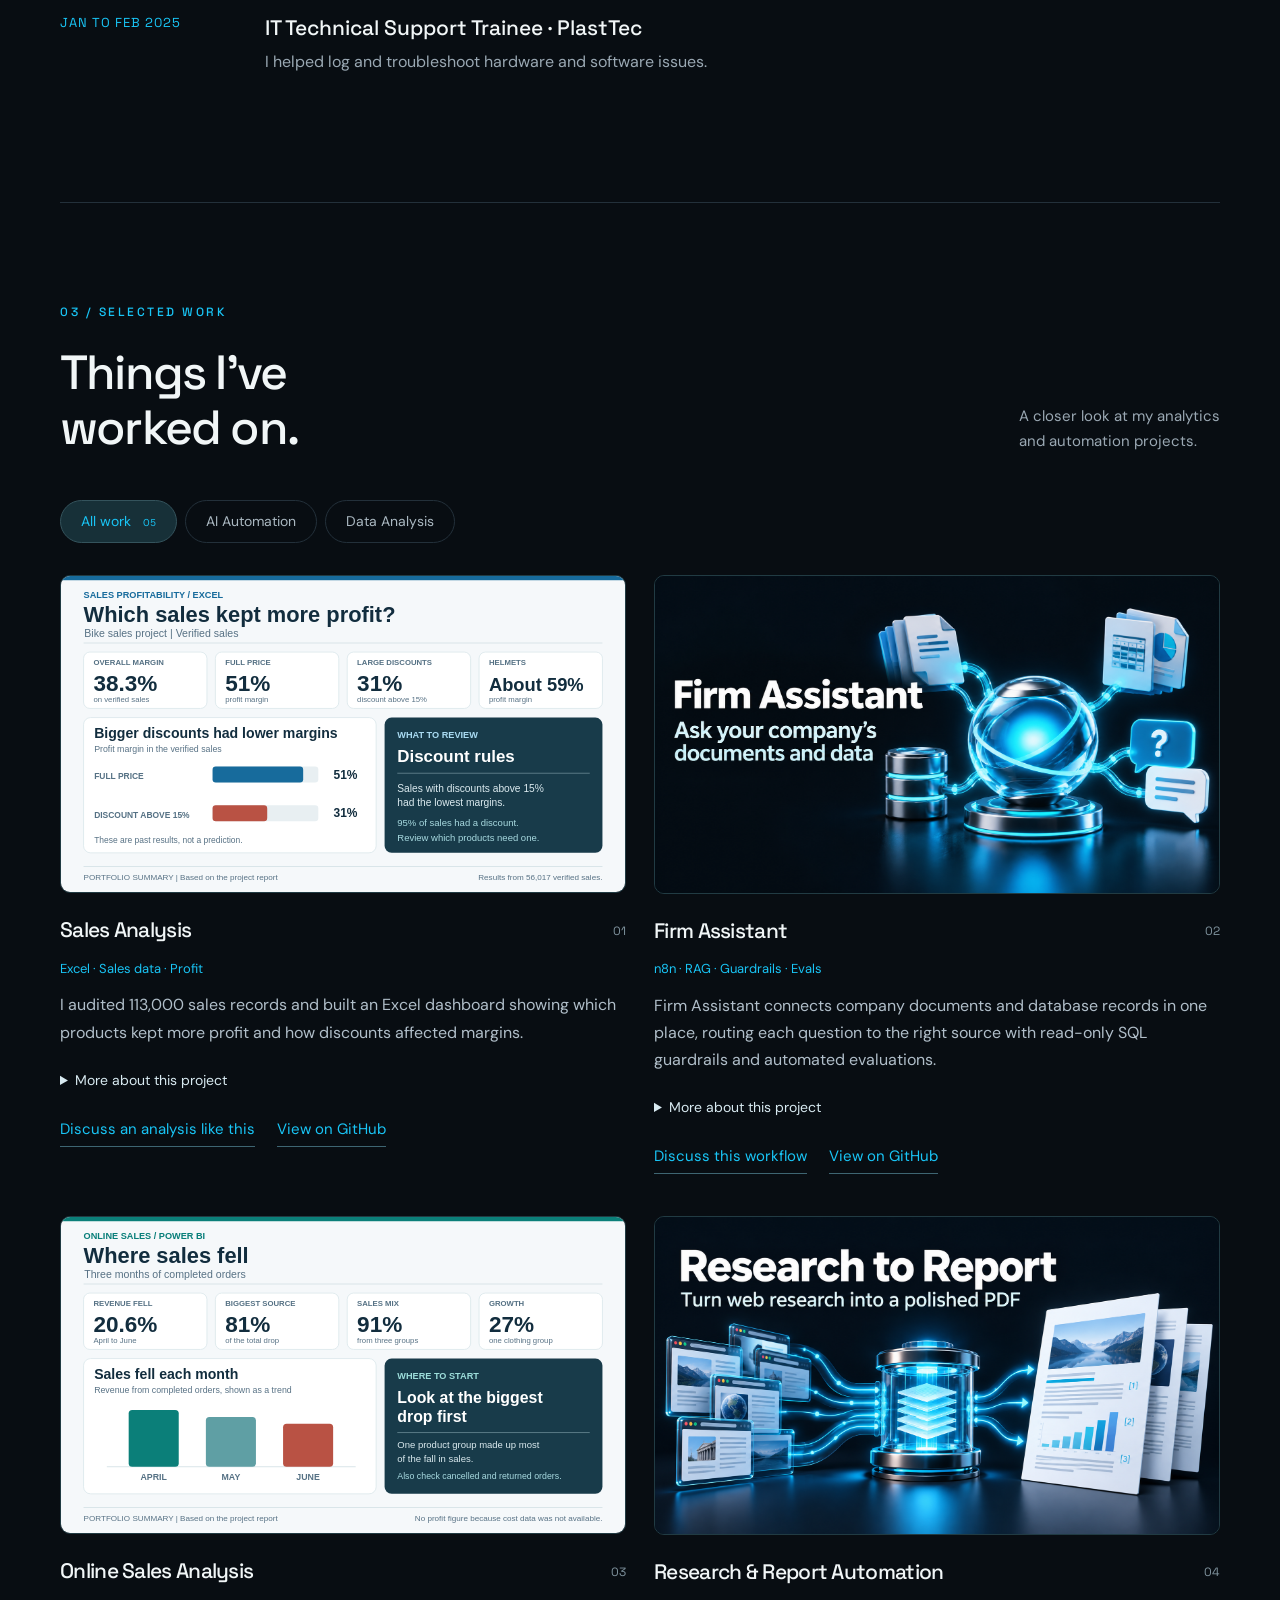
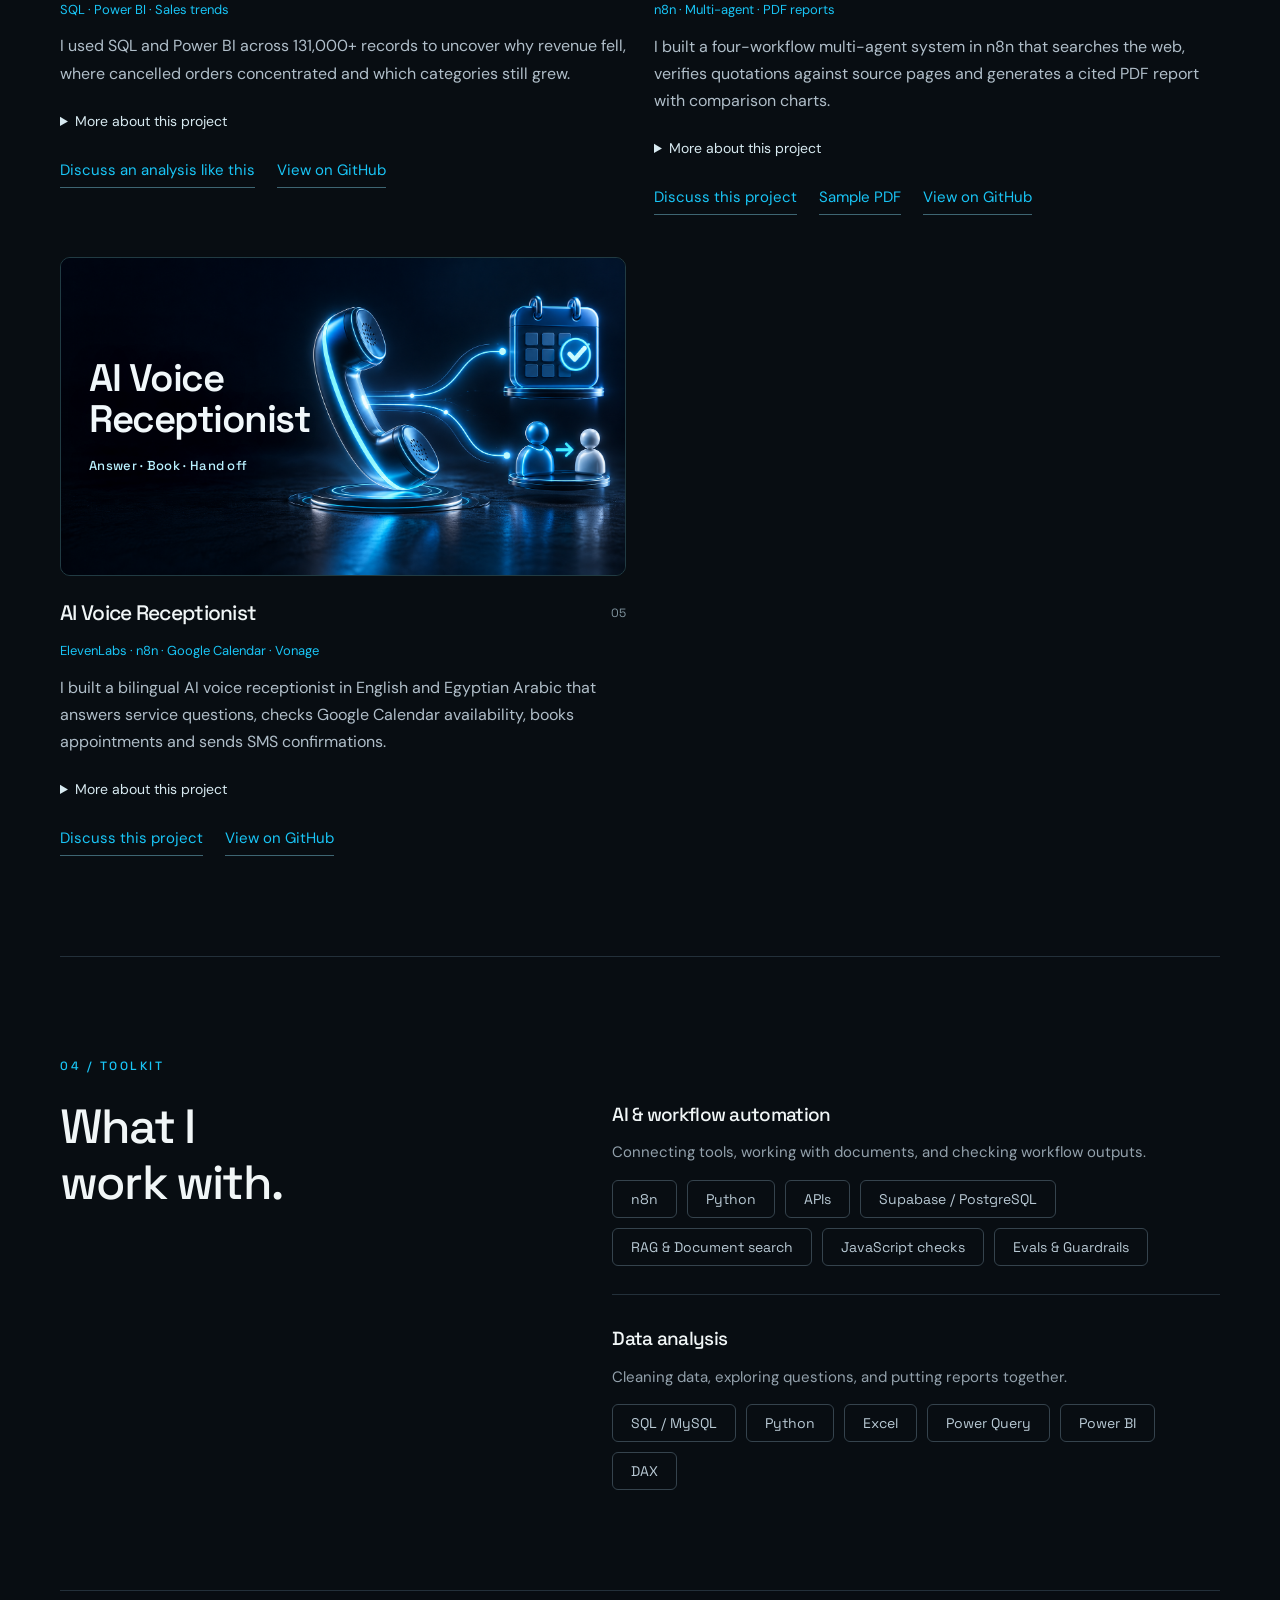
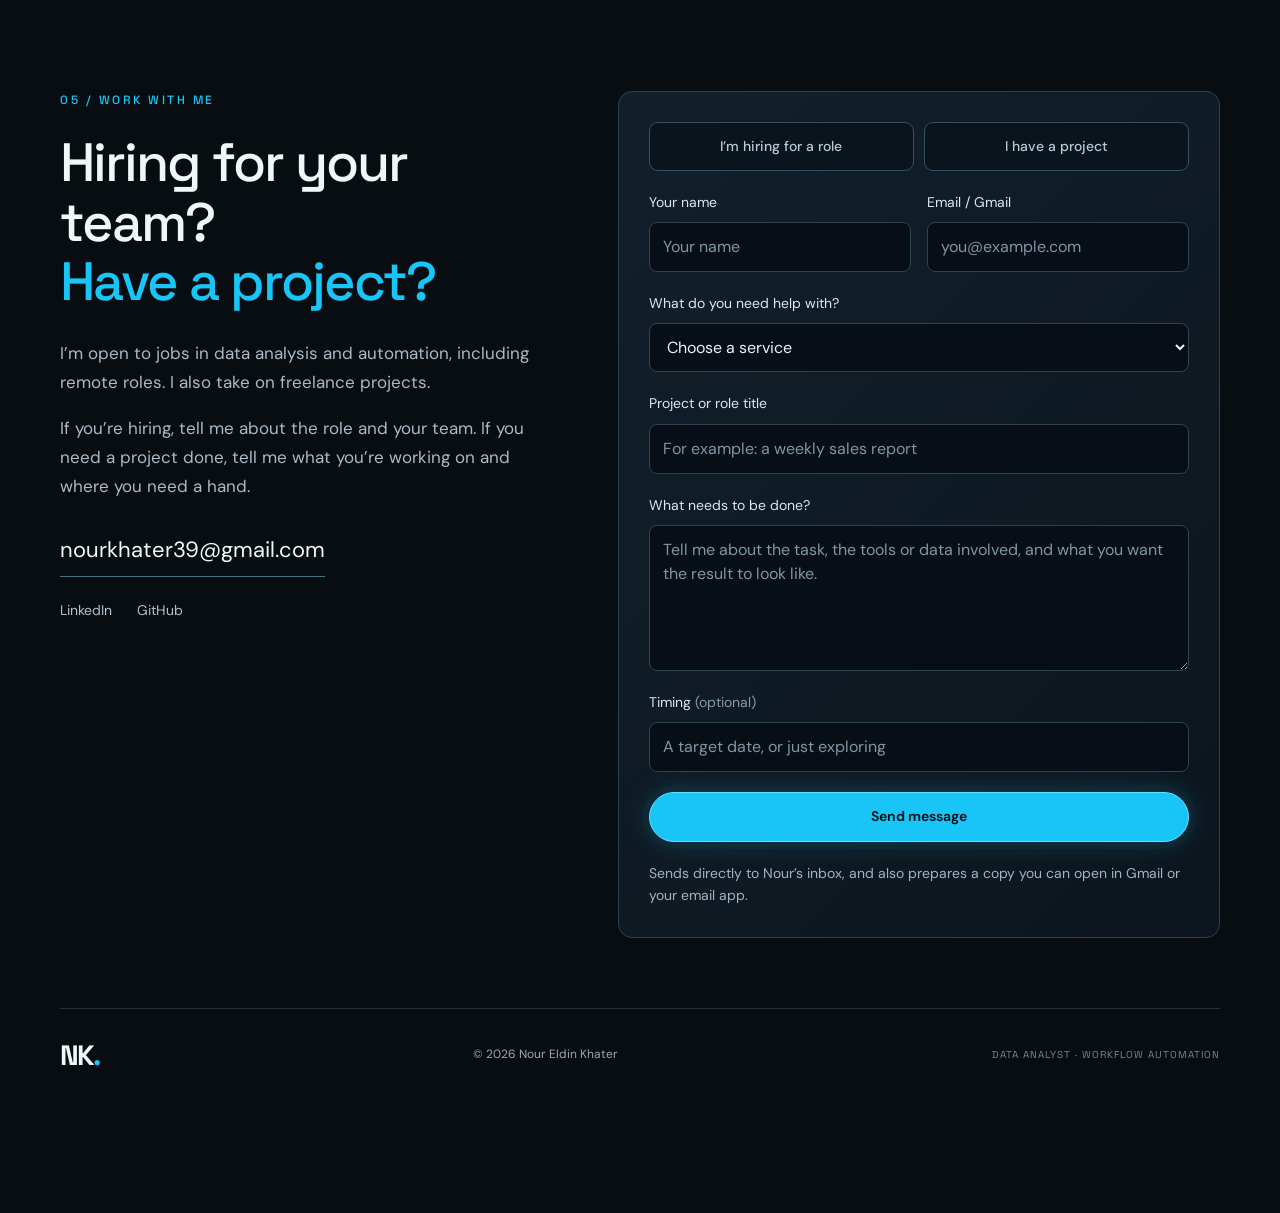
==== commit 4d15c437: "Add direct FormSubmit contact handler, visitor counter, and certificates" ====
--- a/index.html
+++ b/index.html
@@ -3,7 +3,7 @@
 <body><a class="skip" href="#main">Skip to content</a><header><nav class="wrap" aria-label="Main navigation"><a href="#home" class="brand"><span class="monogram">NK<span>.</span></span><span>Nour Eldin Khater</span></a><div class="nav-links"><a href="#about">About</a><a href="#expertise">Expertise</a><a href="#work">Work</a></div><div class="nav-actions"><a class="nav-cv" href="Nour-Khater-CV.pdf" download="Nour-Khater-CV.pdf" aria-label="Download CV as PDF">Download CV</a><a class="nav-contact" href="#contact">Hire me</a></div></nav></header>
 <main id="main"><section class="hero wrap" id="home"><div class="eyebrow"><span class="short-line"></span> DATA ANALYST · WORKFLOW AUTOMATION</div><h1>Clearer data.<br><span>Less busywork.</span></h1><p class="hero-copy">I’m Nour, a data analyst. I turn messy data into clear reports.<br>I also build AI automation tools that save time and lower routine costs.</p><p class="audience-note">Open to job opportunities, remote roles and freelance projects.</p><div class="hero-actions"><a class="button primary" href="#work">Explore my work</a><a class="button secondary" href="#about">Meet Nour</a></div><div class="hero-bottom"><div><span class="small-label">BASED IN</span><span>6th of October City, Giza, Egypt</span></div><a href="#expertise" class="explore">SCROLL TO EXPLORE <span class="scroll-track" aria-hidden="true"></span></a><div class="hero-index"><span>01 /</span> ANALYSE<br><span>02 /</span> AUTOMATE</div></div><div class="hero-orbit" aria-hidden="true"></div></section>
 <section class="expertise section wrap" id="expertise"><div class="section-heading"><div><p class="eyebrow">01 / EXPERTISE</p><h2>What I can<br>help with.</h2></div><p class="section-note">A clearer report, a cleaner dataset,<br>or one less task to do by hand.</p></div><div class="expertise-grid"><article class="expertise-card analysis"><div class="card-top"><span class="small-label">MAKE DATA MEANINGFUL</span><span class="card-number">01</span></div><div class="chart" role="img" aria-label="Simple rising bar chart"><span style="--height:30%"></span><span style="--height:46%"></span><span style="--height:38%"></span><span style="--height:65%"></span><span style="--height:53%"></span><span style="--height:83%"></span><span style="--height:72%"></span><span style="--height:100%"></span></div><h3>Data Analysis</h3><p class="placeholder">I use SQL, Excel and Power BI to tidy data and make clear reports. My projects look at sales, profit, cancelled orders and returns.</p><a href="#work" class="text-link" data-select="analysis">Explore data analysis</a></article><article class="expertise-card automation"><div class="card-top"><span class="small-label">BUILD BETTER WORKFLOWS</span><span class="card-number">02</span></div><div class="flow" aria-label="Workflow illustration: input, AI, action"><div class="flow-node">Input</div><span class="connector"></span><div class="flow-node ai-node">AI</div><span class="connector"></span><div class="flow-node">Action</div></div><h3>AI Automation</h3><p class="placeholder">I build AI workflows that connect tools, move data and handle repeat tasks. They save teams time, reduce manual work and keep routine operations consistent with built-in validation checks.</p><a href="#work" class="text-link" data-select="automation">Explore automation</a></article></div></section>
-<section class="about section wrap" id="about"><div class="identity-panel"><p class="eyebrow">A LITTLE ABOUT ME</p><span class="identity-monogram" aria-hidden="true">NK<span>.</span></span><h3>Nour Eldin<br>Khater</h3><p>Data Analyst &amp;<br>Workflow Automation</p><div class="identity-location">6th of October City, Giza, Egypt</div></div><div class="about-copy"><p class="eyebrow">02 / ABOUT ME</p><h2>I like figuring out<br><span>how things work.</span></h2><p>I studied Management Information Systems, which brought together the two sides I’m interested in: business and technology.</p><p>During my internship at IDSC, I worked with government data and prepared reports for people who didn’t spend their day in spreadsheets. That’s still what I care about: making the work useful to the person who needs it.</p><p>I also build n8n workflows that connect documents, databases and other tools. They automate repeatable data tasks as well as everyday admin work. I’m open to job opportunities, remote roles and freelance projects where I can put both interests to use.</p><div class="about-facts"><div><span class="small-label">EDUCATION</span><p>BBA in Management Information Systems · 2021 to 2025</p><span class="muted">MSA University &amp; University of Bedfordshire, UK</span></div><div><span class="small-label">LANGUAGES</span><p>Arabic · Native &nbsp; / &nbsp; English · Professional working proficiency</p></div></div></div><div class="experience-list"><h3>Where I’ve worked and trained</h3><article><span>FREELANCE</span><div><h4>Data Analysis &amp; Automation</h4><p>I also do freelance work in data analysis and automation. I help with reports, dashboards and n8n workflows, starting with what needs to be done and how I can make it easier.</p></div></article><article><span>JAN TO FEB 2026</span><div><h4>Data Analyst Intern &amp; Policy Lab Trainee</h4><p class="experience-company">IDSC · Cabinet of Ministers of Egypt</p><p>I cleaned and analysed government data with SQL, Excel and Power BI, and prepared reports for staff without a technical background. I received a Policy Lab certificate for distinguished performance and analytical contribution.</p></div></article><article><span>JUN TO JUL 2025</span><div><h4>Sales Trainee · Vesuvius Egypt</h4><p>I supported daily B2B sales and pipeline activities.</p></div></article><article><span>JAN TO FEB 2025</span><div><h4>IT Technical Support Trainee · PlastTec</h4><p>I helped log and troubleshoot hardware and software issues.</p></div></article></div></section>
+<section class="about section wrap" id="about"><div class="identity-panel"><p class="eyebrow">A LITTLE ABOUT ME</p><span class="identity-monogram" aria-hidden="true">NK<span>.</span></span><h3>Nour Eldin<br>Khater</h3><p>Data Analyst &amp;<br>Workflow Automation</p><div class="identity-location">6th of October City, Giza, Egypt</div></div><div class="about-copy"><p class="eyebrow">02 / ABOUT ME</p><h2>I like figuring out<br><span>how things work.</span></h2><p>I studied Management Information Systems, which brought together the two sides I’m interested in: business and technology.</p><p>During my internship at IDSC, I worked with government data and prepared reports for people who didn’t spend their day in spreadsheets. That’s still what I care about: making the work useful to the person who needs it.</p><p>I also build n8n workflows that connect documents, databases and other tools. They automate repeatable data tasks as well as everyday admin work. I’m open to job opportunities, remote roles and freelance projects where I can put both interests to use.</p><div class="about-facts"><div><span class="small-label">EDUCATION</span><p>BBA in Management Information Systems · 2021 to 2025</p><span class="muted">MSA University &amp; University of Bedfordshire, UK</span></div><div><span class="small-label">CERTIFICATIONS &amp; AWARDS</span><p>IDSC Policy Lab Certificate of Excellence (2026)</p><span class="muted">Signed by the Assistant to the Prime Minister of Egypt · Plus Google Data Analytics Professional Certificate</span></div><div><span class="small-label">LANGUAGES</span><p>Arabic · Native &nbsp; / &nbsp; English · Professional working proficiency</p></div></div></div><div class="experience-list"><h3>Where I’ve worked and trained</h3><article><span>FREELANCE</span><div><h4>Data Analysis &amp; Automation</h4><p>I also do freelance work in data analysis and automation. I help with reports, dashboards and n8n workflows, starting with what needs to be done and how I can make it easier.</p></div></article><article><span>JAN TO FEB 2026</span><div><h4>Data Analyst Intern &amp; Policy Lab Trainee</h4><p class="experience-company">IDSC · Cabinet of Ministers of Egypt</p><p>I cleaned and analysed government data with SQL, Excel and Power BI, and prepared reports for staff without a technical background. Awarded the Policy Lab Certificate of Excellence for distinguished performance and analytical contribution, signed by the Assistant to the Prime Minister of Egypt.</p></div></article><article><span>JUN TO JUL 2025</span><div><h4>Sales Trainee · Vesuvius Egypt</h4><p>I supported daily B2B sales and pipeline activities.</p></div></article><article><span>JAN TO FEB 2025</span><div><h4>IT Technical Support Trainee · PlastTec</h4><p>I helped log and troubleshoot hardware and software issues.</p></div></article></div></section>
 <section class="work section wrap" id="work"><div class="section-heading"><div><p class="eyebrow">03 / SELECTED WORK</p><h2>Things I’ve<br>worked on.</h2></div><p class="section-note">A closer look at my analytics<br>and automation projects.</p></div><div class="filter-row" role="group" aria-label="Filter projects"><button type="button" class="active" data-filter="all" aria-pressed="true">All work <span>05</span></button><button type="button" data-filter="automation" aria-pressed="false">AI Automation</button><button type="button" data-filter="analysis" aria-pressed="false">Data Analysis</button></div><p class="sr-only" id="filter-status" aria-live="polite">Showing 5 projects</p><div class="project-grid"><article class="project" data-category="analysis"><a class="project-preview image-preview" href="#contact" data-analysis-project="Sales Analysis" aria-label="Discuss Sales Analysis" style="aspect-ratio:1600/900"><img src="images/sales-profit-summary.svg" alt="Portfolio summary showing 51% profit margin on full price sales and 31% on sales with discounts above 15%" loading="lazy" decoding="async" width="1600" height="900" style="aspect-ratio:1600/900"></a><div class="project-meta"><h3>Sales Analysis</h3><span>01</span></div><p class="project-tags">Excel · Sales data · Profit</p><p class="project-description">I audited 113,000 sales records and built an Excel dashboard showing which products kept more profit and how discounts affected margins.</p><details class="project-details"><summary>More about this project</summary><h4>Auditing the numbers</h4><p>I analyzed 113,000 sales records to find which products earned more profit and how discounts affected margins.</p><p>During the data quality audit, I identified fabricated duplicate rows that copied earlier years with altered figures and flagged them so they were excluded from the clean analysis while remaining traceable in the workbook.</p><h4>What discounts showed</h4><p>Full price sales had a <strong>51% profit margin</strong>. Sales with discounts above 15% had a <strong>31% margin</strong>, showing how steep discounting quietly eroded profit.</p><p>Helmets delivered a <strong>59% margin</strong>, demonstrating that higher unit prices did not always mean higher profitability.</p><h4>Why it matters</h4><p>The interactive Excel dashboard highlights top-performing products and discount thresholds, giving stakeholders a clear starting point when reviewing pricing and promotions.</p></details><div class="project-actions"><a class="text-link workflow-cta" href="#contact" data-analysis-project="Sales Analysis">Discuss an analysis like this</a><a class="text-link workflow-cta" href="https://github.com/nour2303/sales-profitability-analysis" target="_blank" rel="noopener noreferrer">View on GitHub</a></div></article><article class="project" data-category="automation"><a class="project-preview image-preview" href="#contact" data-workflow="Firm Assistant" aria-label="Discuss Firm Assistant"><img src="images/firm-assistant.png" alt="Firm Assistant. Ask your company’s documents and data. An AI hub connects documents, a database and questions." loading="lazy" decoding="async" width="1672" height="941"></a><div class="project-meta"><h3>Firm Assistant</h3><span>02</span></div><p class="project-tags">n8n · RAG · Guardrails · Evals</p><p class="project-description">Firm Assistant connects company documents and database records in one place, routing each question to the right source with read-only SQL guardrails and automated evaluations.</p><details class="project-details"><summary>More about this project</summary><p>Company answers are often spread across PDF documents and structured databases, forcing teams to search multiple tools to answer routine questions.</p><p>I built a three-workflow system in n8n covering Google Drive document ingestion, an intent-routed RAG and SQL assistant with semantic caching, and an automated evaluation pipeline. It logs every request, enforces read-only SQL guardrails, refuses out-of-scope queries, and evaluates answer quality using test cases and an LLM judge.</p></details><div class="project-actions"><a class="text-link workflow-cta" href="#contact" data-workflow="Firm Assistant">Discuss this workflow</a><a class="text-link workflow-cta" href="https://github.com/nour2303/firm-assistant" target="_blank" rel="noopener noreferrer">View on GitHub</a></div></article><article class="project" data-category="analysis"><a class="project-preview image-preview" href="#contact" data-analysis-project="Online Sales Analysis" aria-label="Discuss Online Sales Analysis" style="aspect-ratio:1600/900"><img src="images/online-sales-summary.svg" alt="Portfolio summary showing sales fell 20.6%, one product group made up 81% of the drop and one clothing group grew 27%" loading="lazy" decoding="async" width="1600" height="900" style="aspect-ratio:1600/900"></a><div class="project-meta"><h3>Online Sales Analysis</h3><span>03</span></div><p class="project-tags">SQL · Power BI · Sales trends</p><p class="project-description">I used SQL and Power BI across 131,000+ records to uncover why revenue fell, where cancelled orders concentrated and which categories still grew.</p><details class="project-details"><summary>More about this project</summary><h4>Where were sales falling?</h4><p>I analyzed over <strong>131,000 sales records</strong> using MySQL for deduplication and standardization and Power BI for data modeling, DAX measures and interactive reporting.</p><h4>One product group stood out</h4><p>Monthly sales fell by 20.6%, and a single category accounted for <strong>81% of the drop</strong>, making it the top priority to investigate.</p><p>Three product categories generated <strong>91% of total revenue</strong>, highlighting a heavy concentration risk across the catalog.</p><h4>Cancelled orders and growth areas</h4><p>The dashboard isolates cancellation and return hotspots by location and fulfillment channel so operations teams know where to focus.</p><p>At the same time, one apparel category grew by <strong>27%</strong>, and B2B buyers placed larger orders with lower cancellation rates than individual buyers.</p></details><div class="project-actions"><a class="text-link workflow-cta" href="#contact" data-analysis-project="Online Sales Analysis">Discuss an analysis like this</a><a class="text-link workflow-cta" href="https://github.com/nour2303/ecommerce-sales-analysis" target="_blank" rel="noopener noreferrer">View on GitHub</a></div></article><article class="project" data-category="automation"><a class="project-preview image-preview" href="#contact" data-workflow="Research &amp; Report Automation" aria-label="Discuss Research &amp; Report Automation"><img src="images/research-to-report.png" alt="Illustrated concept for a research workflow linking web sources, checks and a PDF report" loading="lazy" decoding="async" width="1672" height="941"></a><div class="project-meta"><h3>Research &amp; Report Automation</h3><span>04</span></div><p class="project-tags">n8n · Multi-agent · PDF reports</p><p class="project-description">I built a four-workflow multi-agent system in n8n that searches the web, verifies quotations against source pages and generates a cited PDF report with comparison charts.</p><details class="project-details"><summary>More about this project</summary><p>Preparing research briefs manually requires gathering sources, cross-checking figures and formatting charts and citations into a clean document.</p><p>I architected four coordinated n8n workflows: an orchestrator that creates a factual checklist, a research agent that extracts web sources via Tavily and runs code checks to verify exact quotations, an analyst workflow that validates coverage and generates QuickChart visuals, and a report writer that compiles HTML into a finished PDF via Gotenberg and uploads it to Google Drive.</p><p>On a benchmark run comparing 2010 and 2020 U.S. Census population figures, the pipeline completed in 87 seconds and delivered a two-page cited PDF report with a comparison table and bar chart.</p></details><div class="project-actions"><a class="text-link workflow-cta" href="#contact" data-workflow="Research &amp; Report Automation">Discuss this project</a><a class="text-link workflow-cta" href="Research-Team-Census-Demo.pdf" target="_blank" rel="noopener noreferrer">Sample PDF</a><a class="text-link workflow-cta" href="https://github.com/nour2303/research-automation" target="_blank" rel="noopener noreferrer">View on GitHub</a></div></article><article class="project" data-category="automation"><a class="project-preview image-preview voice-preview" href="#contact" data-voice-service aria-label="Discuss AI Voice Receptionist"><img src="images/voice-receptionist.png" alt="Illustration of a phone, calendar and staff handoff" loading="lazy" decoding="async" width="1672" height="941"><span class="voice-preview-copy" aria-hidden="true"><strong>AI Voice<br>Receptionist</strong><span>Answer · Book · Hand off</span></span></a><div class="project-meta"><h3>AI Voice Receptionist</h3><span>05</span></div><p class="project-tags">ElevenLabs · n8n · Google Calendar · Vonage</p><p class="project-description">I built a bilingual AI voice receptionist in English and Egyptian Arabic that answers service questions, checks Google Calendar availability, books appointments and sends SMS confirmations.</p><details class="project-details"><summary>More about this project</summary><p>Service businesses spend hours answering repetitive calls, checking schedules and logging customer requests across separate calendars.</p><p>I built a bilingual voice receptionist combining an ElevenLabs conversational voice agent with a 66-node n8n backend workflow. It handles calls in English and Egyptian Arabic, validates business hours and service durations, checks availability across separate cleaning and repair Google Calendars, and books confirmed appointments.</p><p>Once an appointment is created on the calendar, the workflow logs customer and booking records in Google Sheets, sends an SMS confirmation with the appointment date and time via Vonage, and routes complex issues or refund requests to a staff follow-up log.</p></details><div class="project-actions"><a class="text-link workflow-cta" href="#contact" data-voice-service>Discuss this project</a><a class="text-link workflow-cta" href="https://github.com/nour2303/nile-auto-ai-voice-receptionist" target="_blank" rel="noopener noreferrer">View on GitHub</a></div></article></div></section>
 <section class="skills section wrap"><p class="eyebrow">04 / TOOLKIT</p><div class="toolkit-inner"><h2>What I<br>work with.</h2><div class="toolkit-groups"><div><h3>AI &amp; workflow automation</h3><p class="placeholder">Connecting tools, working with documents, and checking workflow outputs.</p><div class="skill-slots"><span>n8n</span><span>Python</span><span>APIs</span><span>Supabase / PostgreSQL</span><span>RAG &amp; Document search</span><span>JavaScript checks</span><span>Evals &amp; Guardrails</span></div></div><div><h3>Data analysis</h3><p class="placeholder">Cleaning data, exploring questions, and putting reports together.</p><div class="skill-slots"><span>SQL / MySQL</span><span>Python</span><span>Excel</span><span>Power Query</span><span>Power BI</span><span>DAX</span></div></div></div></div></section>
-<section class="contact section wrap" id="contact"><div class="service-intro"><p class="eyebrow">05 / WORK WITH ME</p><h2>Hiring for your team?<br><span>Have a project?</span></h2><p>I’m open to jobs in data analysis and automation, including remote roles. I also take on freelance projects.</p><p>If you’re hiring, tell me about the role and your team. If you need a project done, tell me what you’re working on and where you need a hand.</p><a class="email-link" href="mailto:nourkhater39@gmail.com">nourkhater39@gmail.com</a><div class="service-socials"><a href="https://www.linkedin.com/in/nour-eldin-khater" target="_blank" rel="noopener noreferrer">LinkedIn</a><a href="https://github.com/nour2303" target="_blank" rel="noopener noreferrer">GitHub</a></div></div><form id="service-form" class="service-form"><div class="inquiry-paths" role="group" aria-label="Reason for getting in touch"><button type="button" data-inquiry="job" aria-pressed="false">I’m hiring for a role</button><button type="button" data-inquiry="project" aria-pressed="false">I have a project</button></div><div class="form-row"><label>Your name<input name="name" autocomplete="name" required maxlength="100" placeholder="Your name"></label><label>Email / Gmail<input type="email" name="email" autocomplete="email" required maxlength="254" placeholder="you@example.com"></label></div><label>What do you need help with?<select name="service" required aria-label="What do you need help with?"><option value="">Choose a service</option><option value="AI / n8n automation">AI / n8n automation</option><option value="AI voice receptionist">AI voice receptionist</option><option value="Data analysis">Data analysis</option><option value="Power BI or Excel dashboard">Power BI or Excel dashboard</option><option value="Automation + data analysis">Automation + data analysis</option><option value="Job opportunity">Job opportunity</option><option value="Something else / not sure yet">Something else / not sure yet</option></select></label><label><span id="project-label">Project or role title</span><input name="project" required maxlength="160" placeholder="For example: a weekly sales report"></label><label><span id="details-label">What needs to be done?</span><textarea name="details" required minlength="20" maxlength="4000" rows="5" placeholder="Tell me about the task, the tools or data involved, and what you want the result to look like."></textarea></label><label>Timing <span class="optional">(optional)</span><input name="timeline" maxlength="150" placeholder="A target date, or just exploring"></label><button type="submit" class="button primary">Prepare my message</button><p class="form-note">This prepares an email draft. You review and send it from Gmail or your email app.</p><noscript><p>Please email your project details to <a href="mailto:nourkhater39@gmail.com">nourkhater39@gmail.com</a>.</p></noscript><div id="inquiry-result" class="inquiry-result" hidden><p id="inquiry-status" role="status">Your draft is ready. Choose where to open it, then review and send.</p><div class="draft-actions"><a id="gmail-draft" class="button primary" target="_blank" rel="noopener noreferrer">Open in Gmail</a><a id="email-draft" class="button secondary">Open email app</a></div><details><summary>View or copy your message</summary><textarea id="draft-text" readonly rows="8" aria-label="Prepared inquiry"></textarea><button id="copy-inquiry" type="button" class="button secondary">Copy message</button><p id="copy-status" role="status"></p></details></div></form></section></main><footer class="wrap"><a class="monogram" href="#home" aria-label="Back to top">NK<span>.</span></a><p>© <span id="year">2026</span> Nour Eldin Khater</p><span class="footer-note">DATA ANALYST · WORKFLOW AUTOMATION</span></footer><script src="script.js"></script></body></html>
+<section class="contact section wrap" id="contact"><div class="service-intro"><p class="eyebrow">05 / WORK WITH ME</p><h2>Hiring for your team?<br><span>Have a project?</span></h2><p>I’m open to jobs in data analysis and automation, including remote roles. I also take on freelance projects.</p><p>If you’re hiring, tell me about the role and your team. If you need a project done, tell me what you’re working on and where you need a hand.</p><a class="email-link" href="mailto:nourkhater39@gmail.com">nourkhater39@gmail.com</a><div class="service-socials"><a href="https://www.linkedin.com/in/nour-eldin-khater" target="_blank" rel="noopener noreferrer">LinkedIn</a><a href="https://github.com/nour2303" target="_blank" rel="noopener noreferrer">GitHub</a></div></div><form id="service-form" class="service-form" action="https://formsubmit.co/nourkhater39@gmail.com" method="POST"><input type="hidden" name="_captcha" value="false"><div class="inquiry-paths" role="group" aria-label="Reason for getting in touch"><button type="button" data-inquiry="job" aria-pressed="false">I’m hiring for a role</button><button type="button" data-inquiry="project" aria-pressed="false">I have a project</button></div><div class="form-row"><label>Your name<input name="name" autocomplete="name" required maxlength="100" placeholder="Your name"></label><label>Email / Gmail<input type="email" name="email" autocomplete="email" required maxlength="254" placeholder="you@example.com"></label></div><label>What do you need help with?<select name="service" required aria-label="What do you need help with?"><option value="">Choose a service</option><option value="AI / n8n automation">AI / n8n automation</option><option value="AI voice receptionist">AI voice receptionist</option><option value="Data analysis">Data analysis</option><option value="Power BI or Excel dashboard">Power BI or Excel dashboard</option><option value="Automation + data analysis">Automation + data analysis</option><option value="Job opportunity">Job opportunity</option><option value="Something else / not sure yet">Something else / not sure yet</option></select></label><label><span id="project-label">Project or role title</span><input name="project" required maxlength="160" placeholder="For example: a weekly sales report"></label><label><span id="details-label">What needs to be done?</span><textarea name="details" required minlength="20" maxlength="4000" rows="5" placeholder="Tell me about the task, the tools or data involved, and what you want the result to look like."></textarea></label><label>Timing <span class="optional">(optional)</span><input name="timeline" maxlength="150" placeholder="A target date, or just exploring"></label><button type="submit" id="submit-btn" class="button primary">Send message</button><p class="form-note">Sends directly to Nour’s inbox, and also prepares a copy you can open in Gmail or your email app.</p><noscript><p>Please email your project details to <a href="mailto:nourkhater39@gmail.com">nourkhater39@gmail.com</a>.</p></noscript><div id="inquiry-result" class="inquiry-result" hidden><p id="inquiry-status" role="status">Your message has been sent to Nour! You can also open a copy in your email app below.</p><div class="draft-actions"><a id="gmail-draft" class="button primary" target="_blank" rel="noopener noreferrer">Open in Gmail</a><a id="email-draft" class="button secondary">Open email app</a></div><details><summary>View or copy your message</summary><textarea id="draft-text" readonly rows="8" aria-label="Prepared inquiry"></textarea><button id="copy-inquiry" type="button" class="button secondary">Copy message</button><p id="copy-status" role="status"></p></details></div></form></section></main><footer class="wrap"><a class="monogram" href="#home" aria-label="Back to top">NK<span>.</span></a><p>© <span id="year">2026</span> Nour Eldin Khater</p><span class="footer-note">DATA ANALYST · WORKFLOW AUTOMATION <span id="visit-counter" aria-label="Total website visits"></span></span></footer><script src="script.js"></script></body></html>
